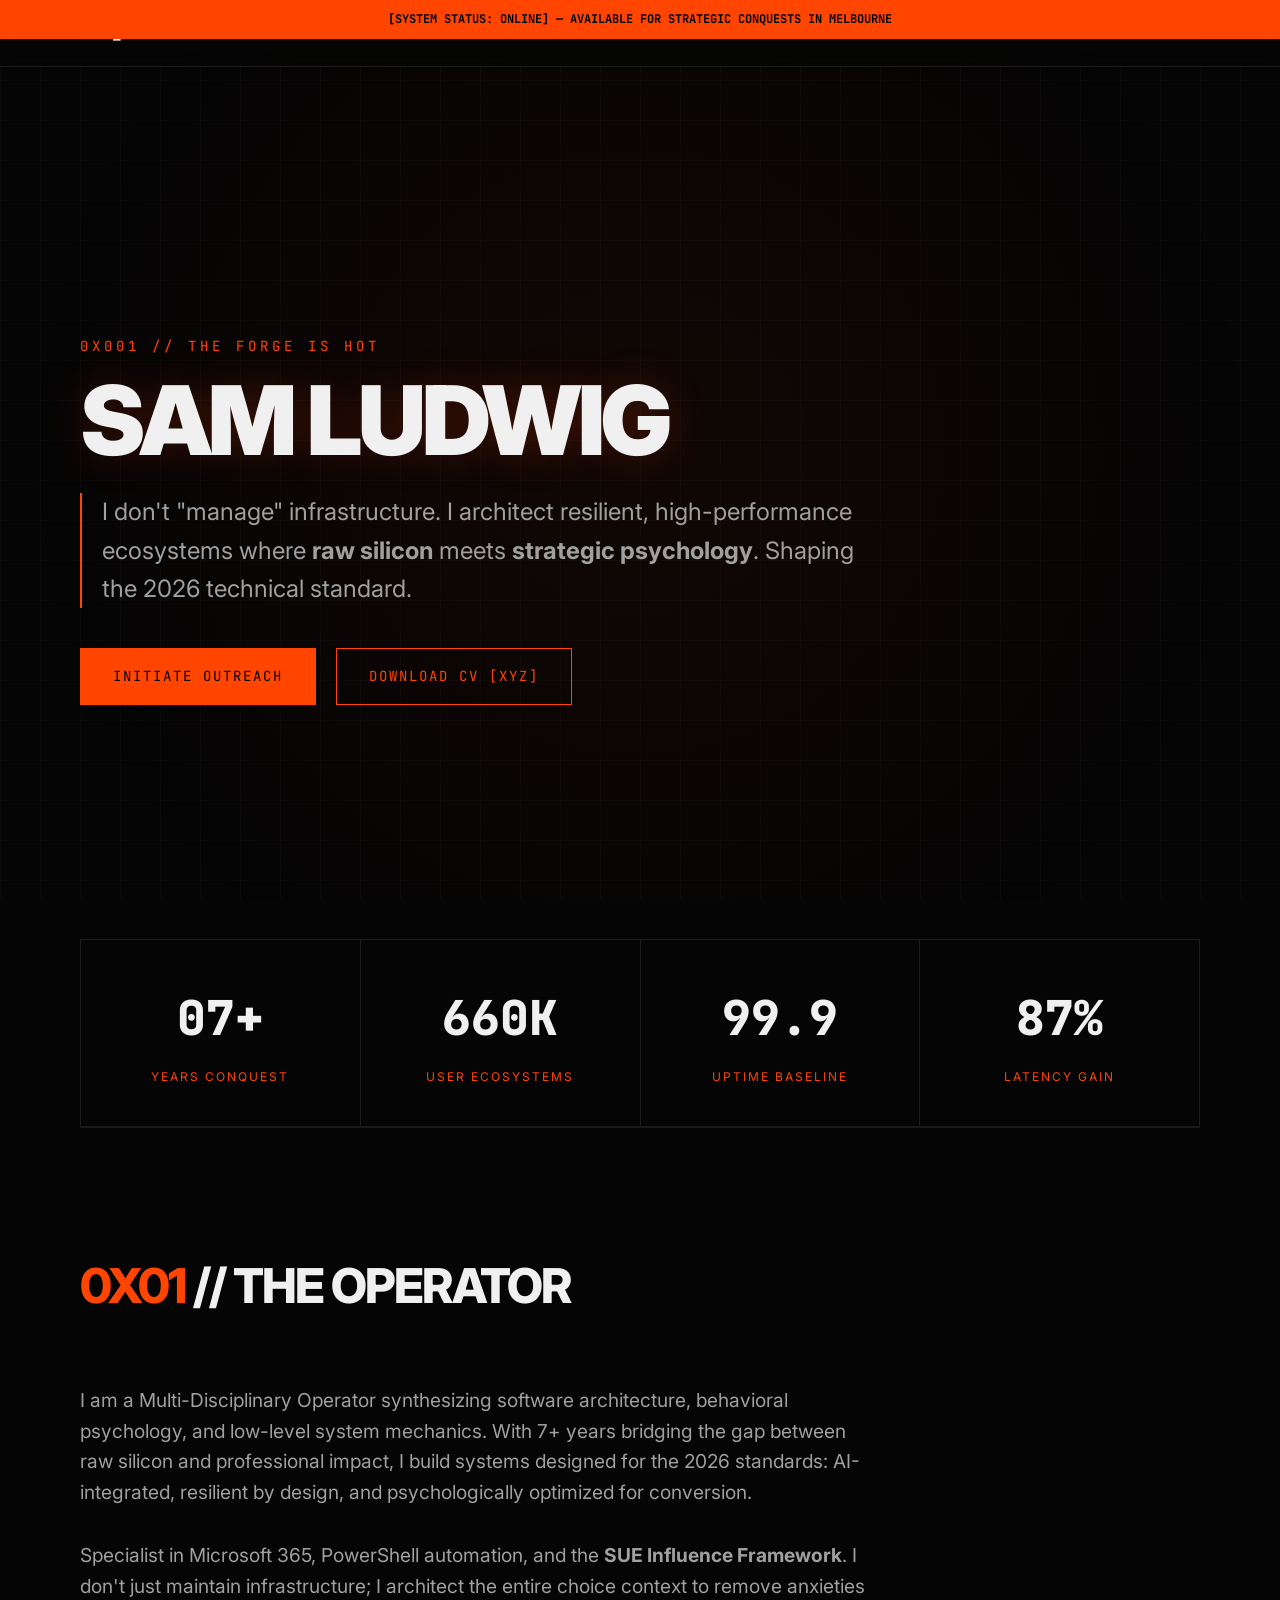
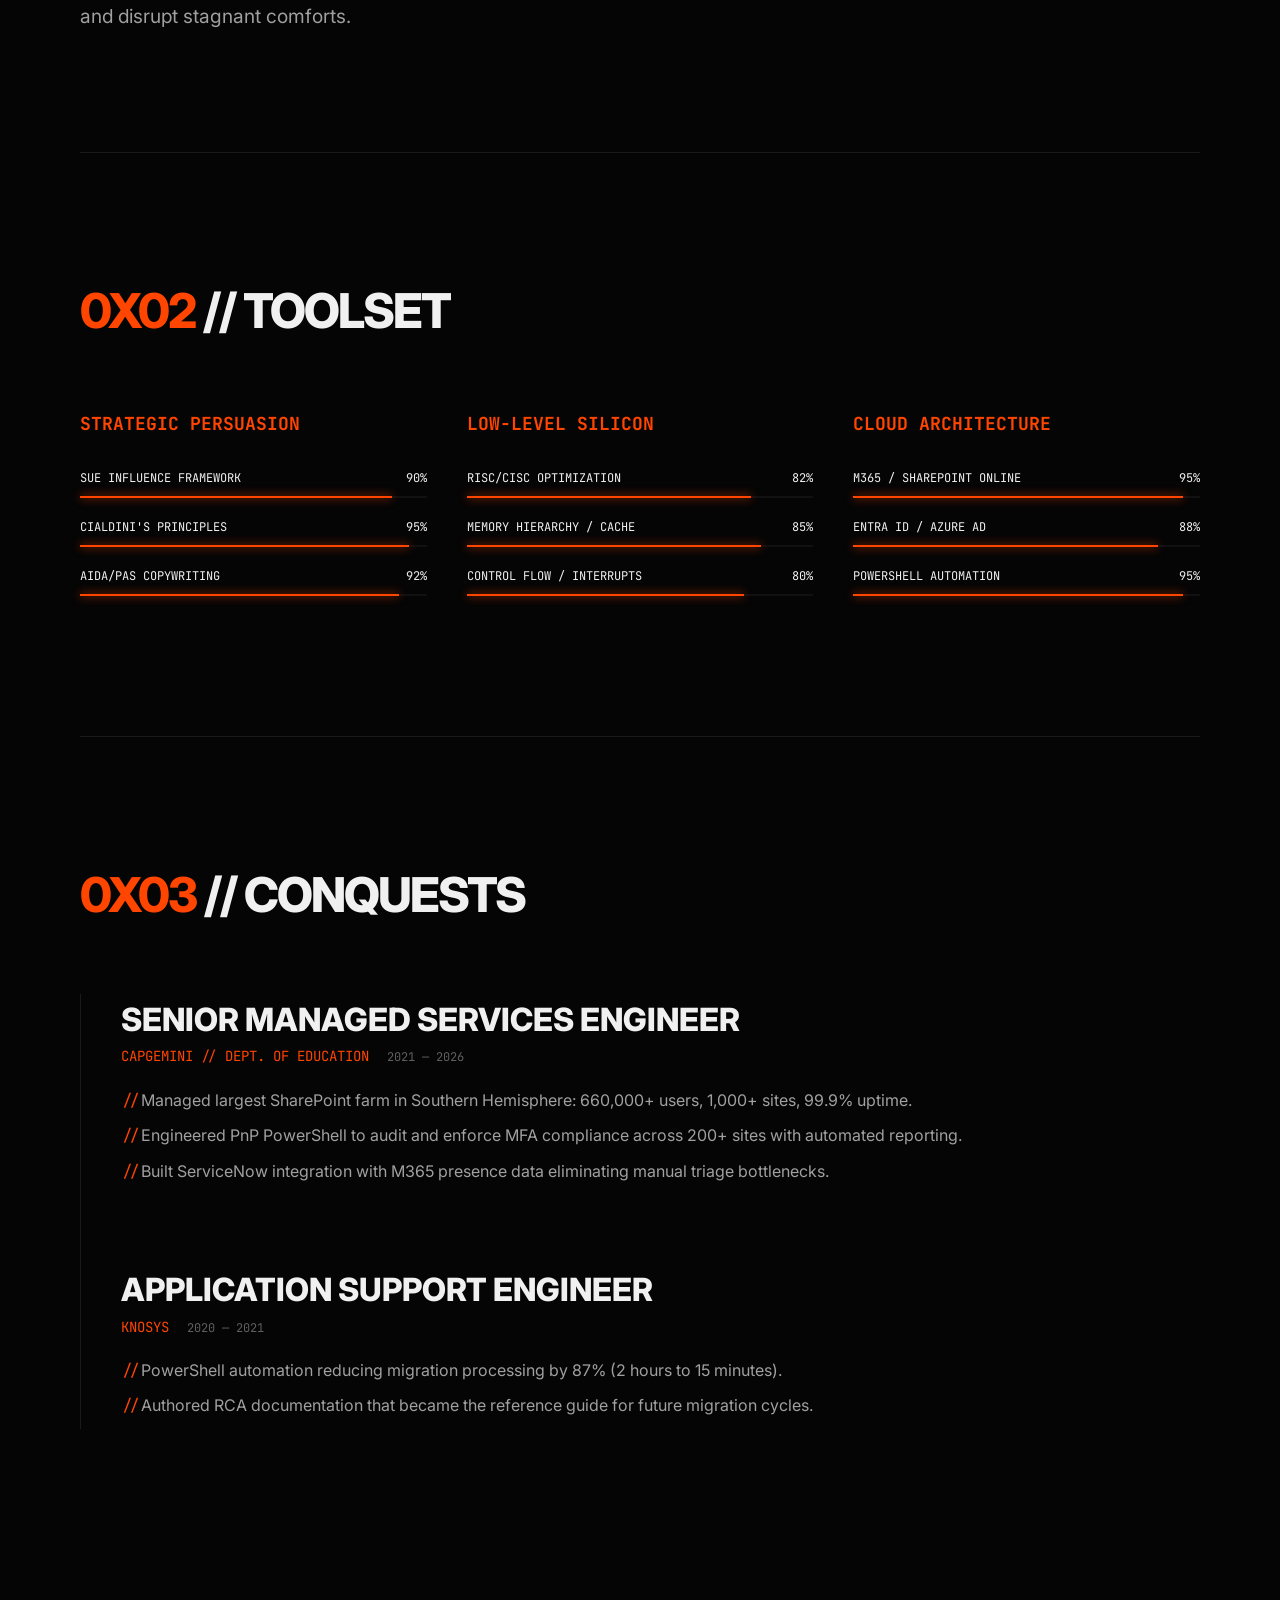
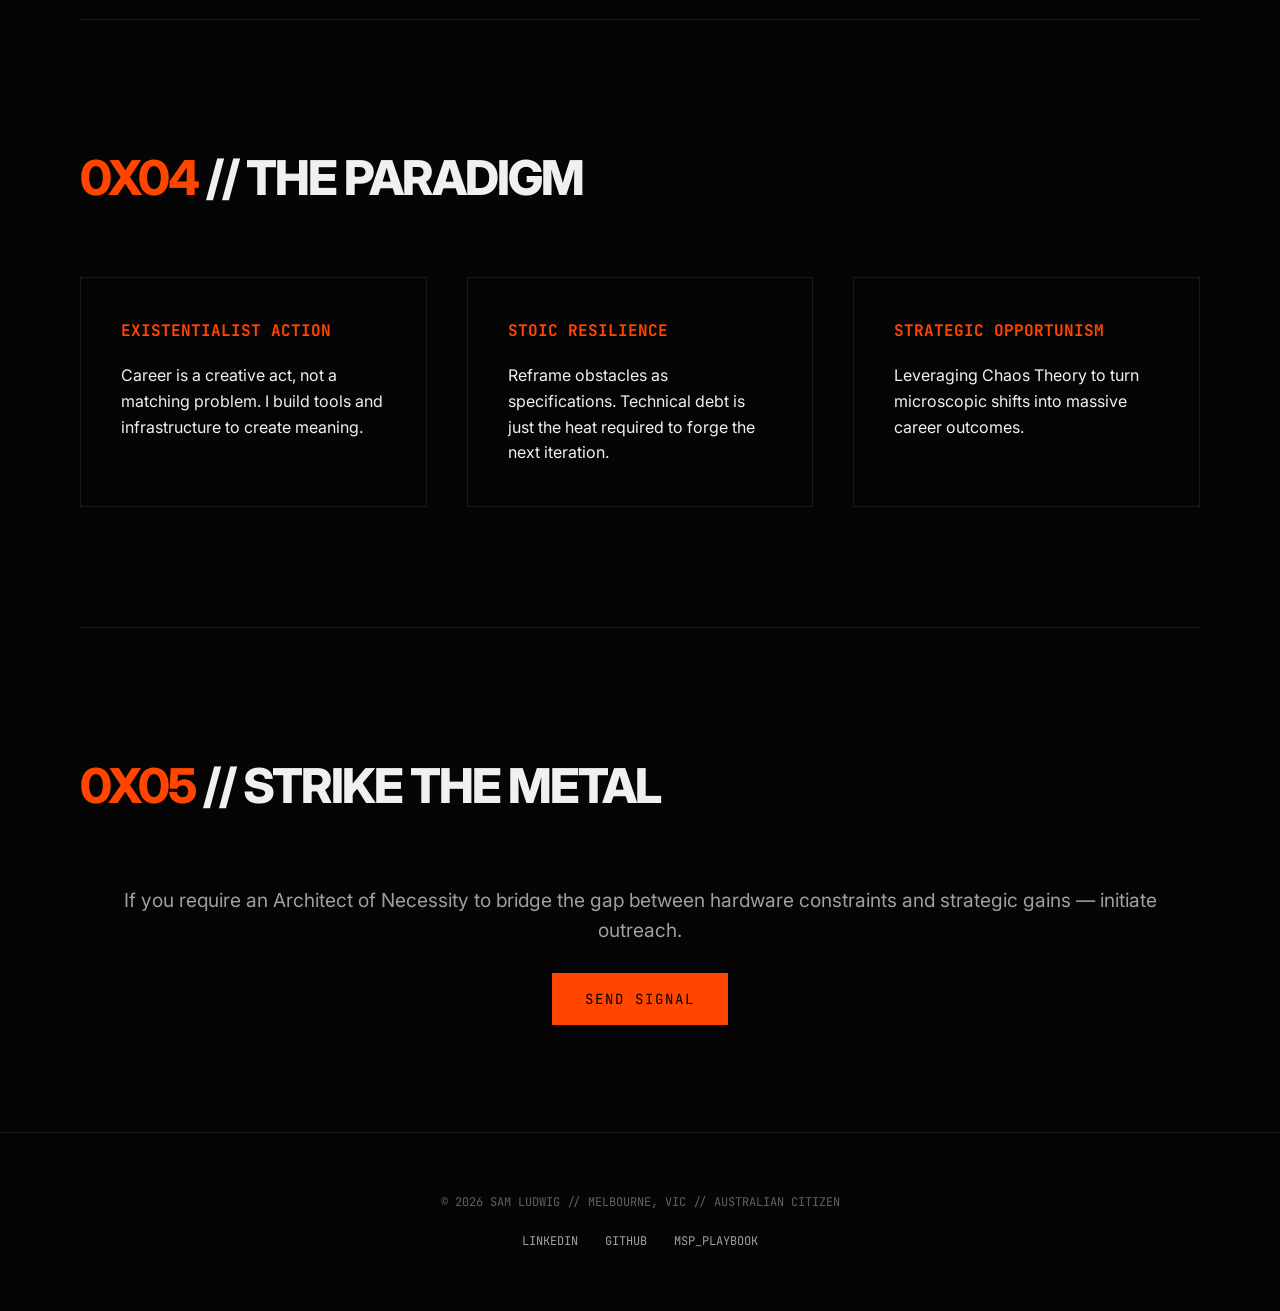
==== index.html @ 3895548f "style: full high-impact Vulcan forge redesign" ====
<!DOCTYPE html>
<html lang="en">
<head>
    <meta charset="UTF-8">
    <meta name="viewport" content="width=device-width, initial-scale=1.0">
    <title>SAM LUDWIG | THE FORGE</title>
    <meta name="description" content="Sam Ludwig — Multi-disciplinary engineer synthesizing software architecture, behavioral psychology, and low-level hardware. Shaping the 2026 technical standard.">
    <link rel="icon" type="image/svg+xml" href="favicon.svg">
    <link rel="preconnect" href="https://fonts.googleapis.com">
    <link rel="preconnect" href="https://fonts.gstatic.com" crossorigin>
    <link href="https://fonts.googleapis.com/css2?family=Inter:wght@400;700;900&family=JetBrains+Mono:wght@400;700&display=swap" rel="stylesheet">
    <link rel="stylesheet" href="styles.css">
</head>
<body>
    <div class="open-banner">
        [SYSTEM STATUS: ONLINE] — AVAILABLE FOR STRATEGIC CONQUESTS IN MELBOURNE
    </div>

    <nav>
        <div class="logo" style="font-family: var(--font-mono); font-weight: 900; letter-spacing: 2px;">VULCAN_OS</div>
        <div class="nav-links">
            <a href="#about">About</a>
            <a href="#skills">Skills</a>
            <a href="#experience">Experience</a>
            <a href="#philosophy">Philosophy</a>
            <a href="#contact">Contact</a>
        </div>
    </nav>

    <main class="container">
        <!-- Hero Section -->
        <section class="hero">
            <p class="hero-greeting">0x001 // THE FORGE IS HOT</p>
            <h1><span class="gradient">SAM LUDWIG</span></h1>
            <p class="hero-tagline">
                I don't "manage" infrastructure. I architect resilient, high-performance ecosystems where <strong>raw silicon</strong> meets <strong>strategic psychology</strong>. 
                Shaping the 2026 technical standard.
            </p>
            <div class="hero-cta">
                <a href="#contact" class="btn btn-primary">Initiate Outreach</a>
                <a href="SamLudwigResume.pdf" class="btn" download>Download CV [XYZ]</a>
            </div>
        </section>

        <!-- Quick Facts -->
        <div class="quick-facts reveal">
            <div class="fact-card">
                <div class="fact-number">07+</div>
                <div class="fact-label">Years Conquest</div>
            </div>
            <div class="fact-card">
                <div class="fact-number">660K</div>
                <div class="fact-label">User Ecosystems</div>
            </div>
            <div class="fact-card">
                <div class="fact-number">99.9</div>
                <div class="fact-label">Uptime Baseline</div>
            </div>
            <div class="fact-card">
                <div class="fact-number">87%</div>
                <div class="fact-label">Latency Gain</div>
            </div>
        </div>

        <!-- About Section -->
        <section id="about">
            <div class="section-header reveal">
                <h2><span>0x01</span> // THE OPERATOR</h2>
            </div>
            <div style="max-width: 800px; color: var(--text-muted); font-size: 1.2rem;" class="reveal">
                <p style="margin-bottom: 2rem;">
                    I am a Multi-Disciplinary Operator synthesizing software architecture, behavioral psychology, and low-level system mechanics. With 7+ years bridging the gap between raw silicon and professional impact, I build systems designed for the 2026 standards: AI-integrated, resilient by design, and psychologically optimized for conversion.
                </p>
                <p>
                    Specialist in Microsoft 365, PowerShell automation, and the <strong>SUE Influence Framework</strong>. I don't just maintain infrastructure; I architect the entire choice context to remove anxieties and disrupt stagnant comforts.
                </p>
            </div>
        </section>

        <!-- Skills Section -->
        <section id="skills">
            <div class="section-header reveal">
                <h2><span>0x02</span> // TOOLSET</h2>
            </div>
            <div class="skills-grid reveal">
                <div class="skill-category">
                    <h3>Strategic Persuasion</h3>
                    <div class="skill-item">
                        <div class="skill-label"><span>SUE Influence Framework</span><span>90%</span></div>
                        <div class="skill-bar"><div class="skill-fill" style="width: 90%;"></div></div>
                    </div>
                    <div class="skill-item">
                        <div class="skill-label"><span>Cialdini's Principles</span><span>95%</span></div>
                        <div class="skill-bar"><div class="skill-fill" style="width: 95%;"></div></div>
                    </div>
                    <div class="skill-item">
                        <div class="skill-label"><span>AIDA/PAS Copywriting</span><span>92%</span></div>
                        <div class="skill-bar"><div class="skill-fill" style="width: 92%;"></div></div>
                    </div>
                </div>

                <div class="skill-category">
                    <h3>Low-Level Silicon</h3>
                    <div class="skill-item">
                        <div class="skill-label"><span>RISC/CISC Optimization</span><span>82%</span></div>
                        <div class="skill-bar"><div class="skill-fill" style="width: 82%;"></div></div>
                    </div>
                    <div class="skill-item">
                        <div class="skill-label"><span>Memory Hierarchy / Cache</span><span>85%</span></div>
                        <div class="skill-bar"><div class="skill-fill" style="width: 85%;"></div></div>
                    </div>
                    <div class="skill-item">
                        <div class="skill-label"><span>Control Flow / Interrupts</span><span>80%</span></div>
                        <div class="skill-bar"><div class="skill-fill" style="width: 80%;"></div></div>
                    </div>
                </div>

                <div class="skill-category">
                    <h3>Cloud Architecture</h3>
                    <div class="skill-item">
                        <div class="skill-label"><span>M365 / SharePoint Online</span><span>95%</span></div>
                        <div class="skill-bar"><div class="skill-fill" style="width: 95%;"></div></div>
                    </div>
                    <div class="skill-item">
                        <div class="skill-label"><span>Entra ID / Azure AD</span><span>88%</span></div>
                        <div class="skill-bar"><div class="skill-fill" style="width: 88%;"></div></div>
                    </div>
                    <div class="skill-item">
                        <div class="skill-label"><span>PowerShell Automation</span><span>95%</span></div>
                        <div class="skill-bar"><div class="skill-fill" style="width: 95%;"></div></div>
                    </div>
                </div>
            </div>
        </section>

        <!-- Experience Section -->
        <section id="experience">
            <div class="section-header reveal">
                <h2><span>0x03</span> // CONQUESTS</h2>
            </div>
            <div class="timeline reveal">
                <div class="exp-item">
                    <div class="exp-header">
                        <span class="exp-title">SENIOR MANAGED SERVICES ENGINEER</span>
                        <div class="exp-company">CAPGEMINI // DEPT. OF EDUCATION <span class="exp-date">2021 — 2026</span></div>
                    </div>
                    <ul class="exp-details">
                        <li>Managed largest SharePoint farm in Southern Hemisphere: 660,000+ users, 1,000+ sites, 99.9% uptime.</li>
                        <li>Engineered PnP PowerShell to audit and enforce MFA compliance across 200+ sites with automated reporting.</li>
                        <li>Built ServiceNow integration with M365 presence data eliminating manual triage bottlenecks.</li>
                    </ul>
                </div>

                <div class="exp-item">
                    <div class="exp-header">
                        <span class="exp-title">APPLICATION SUPPORT ENGINEER</span>
                        <div class="exp-company">KNOSYS <span class="exp-date">2020 — 2021</span></div>
                    </div>
                    <ul class="exp-details">
                        <li>PowerShell automation reducing migration processing by 87% (2 hours to 15 minutes).</li>
                        <li>Authored RCA documentation that became the reference guide for future migration cycles.</li>
                    </ul>
                </div>
            </div>
        </section>

        <!-- Philosophy Section -->
        <section id="philosophy">
            <div class="section-header reveal">
                <h2><span>0x04</span> // THE PARADIGM</h2>
            </div>
            <div class="philosophy-grid reveal">
                <div class="philosophy-card">
                    <h4>Existentialist Action</h4>
                    <p>Career is a creative act, not a matching problem. I build tools and infrastructure to create meaning.</p>
                </div>
                <div class="philosophy-card">
                    <h4>Stoic Resilience</h4>
                    <p>Reframe obstacles as specifications. Technical debt is just the heat required to forge the next iteration.</p>
                </div>
                <div class="philosophy-card">
                    <h4>Strategic Opportunism</h4>
                    <p>Leveraging Chaos Theory to turn microscopic shifts into massive career outcomes.</p>
                </div>
            </div>
        </section>

        <!-- Contact Section -->
        <section id="contact">
            <div class="section-header reveal">
                <h2><span>0x05</span> // STRIKE THE METAL</h2>
            </div>
            <div style="text-align: center;" class="reveal">
                <p style="color: var(--text-muted); margin-bottom: 40px; font-size: 1.2rem;">
                    If you require an Architect of Necessity to bridge the gap between hardware constraints and strategic gains — initiate outreach.
                </p>
                <a href="mailto:sam.ludwig@gmail.com" class="btn btn-primary">SEND SIGNAL</a>
            </div>
        </section>
    </main>

    <footer class="footer">
        <p>© 2026 SAM LUDWIG // MELBOURNE, VIC // AUSTRALIAN CITIZEN</p>
        <div style="margin-top: 20px;">
            <a href="https://linkedin.com/in/sam-ludwig">LINKEDIN</a>
            <a href="https://github.com/Ludwixix">GITHUB</a>
            <a href="https://mspplaybook.com.au">MSP_PLAYBOOK</a>
        </div>
    </footer>

    <script>
        // Reveal animation
        const observer = new IntersectionObserver((entries) => {
            entries.forEach(entry => {
                if (entry.isIntersecting) {
                    entry.target.classList.add('visible');
                }
            });
        }, { threshold: 0.1 });

        document.querySelectorAll('.reveal').forEach(el => observer.observe(el));
    </script>
</body>
</html>
---- styles.css ----
*,*::before,*::after{box-sizing:border-box;margin:0;padding:0}

:root {
    /* The Forge Palette */
    --bg: #050505;
    --bg-card: #0d0d0d;
    --bg-card-hover: #151515;
    --border: #1a1a1a;
    --border-accent: rgba(255, 69, 0, 0.3); /* Forge Orange */
    --text: #f0f0f0;
    --text-muted: #a0a0a0;
    --text-dim: #606060;
    
    --accent: #ff4500;       /* Orange-Red Forge */
    --accent-glow: rgba(255, 69, 0, 0.2);
    --accent-bright: #ff6a00;
    
    --terminal-green: #33ff88;
    --terminal-bg: #0a0a0a;
    
    --font-mono: 'JetBrains Mono', 'Fira Code', 'SF Mono', monospace;
    --font-sans: 'Inter', system-ui, -apple-system, sans-serif;
    
    --max-w: 1200px;
    --radius: 4px; /* Brutalist sharp corners */
}

html { scroll-behavior: smooth; }

body {
    font-family: var(--font-sans);
    background: var(--bg);
    color: var(--text);
    line-height: 1.6;
    overflow-x: hidden;
    -webkit-font-smoothing: antialiased;
}

/* Background Texture */
body::before {
    content: '';
    position: fixed;
    top: 0; left: 0; width: 100%; height: 100%;
    background-image: 
        radial-gradient(circle at 50% 50%, rgba(255, 69, 0, 0.05) 0%, transparent 80%),
        linear-gradient(rgba(255, 255, 255, 0.02) 1px, transparent 1px),
        linear-gradient(90deg, rgba(255, 255, 255, 0.02) 1px, transparent 1px);
    background-size: 100% 100%, 40px 40px, 40px 40px;
    z-index: -1;
    pointer-events: none;
}

.container { max-width: var(--max-w); margin: 0 auto; padding: 0 40px; }

/* Navigation */
nav {
    position: fixed;
    top: 0; left: 0; right: 0;
    z-index: 1000;
    padding: 20px 40px;
    background: rgba(5, 5, 5, 0.8);
    backdrop-filter: blur(10px);
    border-bottom: 1px solid var(--border);
    display: flex;
    justify-content: space-between;
    align-items: center;
}

.nav-links { display: flex; gap: 30px; }
nav a {
    color: var(--text-muted);
    text-decoration: none;
    font-size: 13px;
    font-family: var(--font-mono);
    text-transform: uppercase;
    letter-spacing: 1px;
    transition: color 0.2s;
}
nav a:hover { color: var(--accent); }

/* Hero Section */
.hero {
    min-height: 100vh;
    display: flex;
    flex-direction: column;
    justify-content: center;
    padding: 120px 0 60px;
    position: relative;
}

.hero-greeting {
    font-family: var(--font-mono);
    color: var(--accent);
    font-size: 14px;
    margin-bottom: 20px;
    text-transform: uppercase;
    letter-spacing: 4px;
}

.hero h1 {
    font-size: clamp(3rem, 8vw, 6rem);
    font-weight: 900;
    line-height: 0.9;
    letter-spacing: -4px;
    margin-bottom: 30px;
    text-transform: uppercase;
}

.hero h1 .gradient {
    color: var(--text);
    text-shadow: 0 0 40px var(--accent-glow);
}

.hero-tagline {
    font-size: 1.5rem;
    max-width: 800px;
    color: var(--text-muted);
    margin-bottom: 40px;
    border-left: 2px solid var(--accent);
    padding-left: 20px;
}

.hero-cta { display: flex; gap: 20px; }

.btn {
    font-family: var(--font-mono);
    font-size: 14px;
    padding: 16px 32px;
    border: 1px solid var(--accent);
    background: transparent;
    color: var(--accent);
    text-transform: uppercase;
    letter-spacing: 2px;
    cursor: pointer;
    transition: all 0.3s;
    text-decoration: none;
}

.btn-primary {
    background: var(--accent);
    color: #000;
}

.btn-primary:hover {
    background: transparent;
    color: var(--accent);
    box-shadow: 0 0 20px var(--accent-glow);
}

/* Sections */
section { padding: 120px 0; border-top: 1px solid var(--border); }

.section-header { margin-bottom: 60px; }
.section-header h2 {
    font-size: 3rem;
    font-weight: 800;
    text-transform: uppercase;
    letter-spacing: -2px;
    margin-bottom: 20px;
}
.section-header h2 span { color: var(--accent); }

/* Quick Facts / Metrics */
.quick-facts {
    display: grid;
    grid-template-columns: repeat(4, 1fr);
    gap: 1px;
    background: var(--border);
    border: 1px solid var(--border);
}

.fact-card {
    background: var(--bg);
    padding: 40px;
    text-align: center;
}

.fact-number {
    font-size: 3rem;
    font-weight: 900;
    color: var(--text);
    font-family: var(--font-mono);
}

.fact-label {
    font-size: 12px;
    text-transform: uppercase;
    letter-spacing: 2px;
    color: var(--accent);
    margin-top: 10px;
}

/* Skills */
.skills-grid {
    display: grid;
    grid-template-columns: repeat(auto-fit, minmax(300px, 1fr));
    gap: 40px;
}

.skill-category h3 {
    font-family: var(--font-mono);
    font-size: 18px;
    color: var(--accent);
    margin-bottom: 30px;
    text-transform: uppercase;
}

.skill-item { margin-bottom: 20px; }
.skill-label {
    display: flex;
    justify-content: space-between;
    font-size: 12px;
    font-family: var(--font-mono);
    text-transform: uppercase;
    margin-bottom: 8px;
}

.skill-bar {
    height: 2px;
    background: #111;
    position: relative;
}

.skill-fill {
    height: 100%;
    background: var(--accent);
    box-shadow: 0 0 10px var(--accent);
    width: 0;
    transition: width 1s ease-out;
}

/* Timeline */
.timeline { border-left: 1px solid var(--border); padding-left: 40px; }
.exp-item { margin-bottom: 80px; position: relative; }
.exp-item::before {
    content: '';
    position: absolute;
    left: -41px; top: 10px;
    width: 1px; height: 100%;
    background: var(--border);
}

.exp-header { margin-bottom: 20px; }
.exp-title { font-size: 2rem; font-weight: 800; text-transform: uppercase; }
.exp-company { color: var(--accent); font-family: var(--font-mono); font-size: 14px; }
.exp-date { color: var(--text-dim); font-size: 12px; margin-left: 10px; }

.exp-details { list-style: none; color: var(--text-muted); }
.exp-details li { margin-bottom: 10px; position: relative; padding-left: 20px; }
.exp-details li::before {
    content: '//';
    position: absolute;
    left: 0; color: var(--accent);
    font-family: var(--font-mono);
}

/* Philosophy */
.philosophy-grid {
    display: grid;
    grid-template-columns: repeat(3, 1fr);
    gap: 40px;
}

.philosophy-card {
    border: 1px solid var(--border);
    padding: 40px;
    transition: border-color 0.3s;
}

.philosophy-card:hover { border-color: var(--accent); }
.philosophy-card h4 {
    font-family: var(--font-mono);
    color: var(--accent);
    margin-bottom: 20px;
    text-transform: uppercase;
}

/* Custom Cursor / Selection */
::selection { background: var(--accent); color: #000; }

/* Responsive */
@media (max-width: 1024px) {
    .philosophy-grid { grid-template-columns: 1fr; }
    .hero h1 { font-size: 4rem; }
}

@media (max-width: 768px) {
    .container { padding: 0 20px; }
    .quick-facts { grid-template-columns: 1fr 1fr; }
    .hero h1 { font-size: 3rem; }
    .nav-links { display: none; }
}

/* Utilities */
.accent { color: var(--accent); }
.reveal { opacity: 0; transform: translateY(20px); transition: all 0.6s ease-out; }
.reveal.visible { opacity: 1; transform: translateY(0); }

/* Additional Styles for specific elements */
.open-banner {
    background: var(--accent);
    color: #000;
    font-family: var(--font-mono);
    text-align: center;
    padding: 10px;
    font-size: 12px;
    font-weight: bold;
    text-transform: uppercase;
    position: sticky;
    top: 0;
    z-index: 1001;
}

.footer {
    padding: 60px 0;
    border-top: 1px solid var(--border);
    text-align: center;
    font-family: var(--font-mono);
    font-size: 12px;
    color: var(--text-dim);
}

.footer a { color: var(--text-muted); text-decoration: none; margin: 0 10px; }
.footer a:hover { color: var(--accent); }
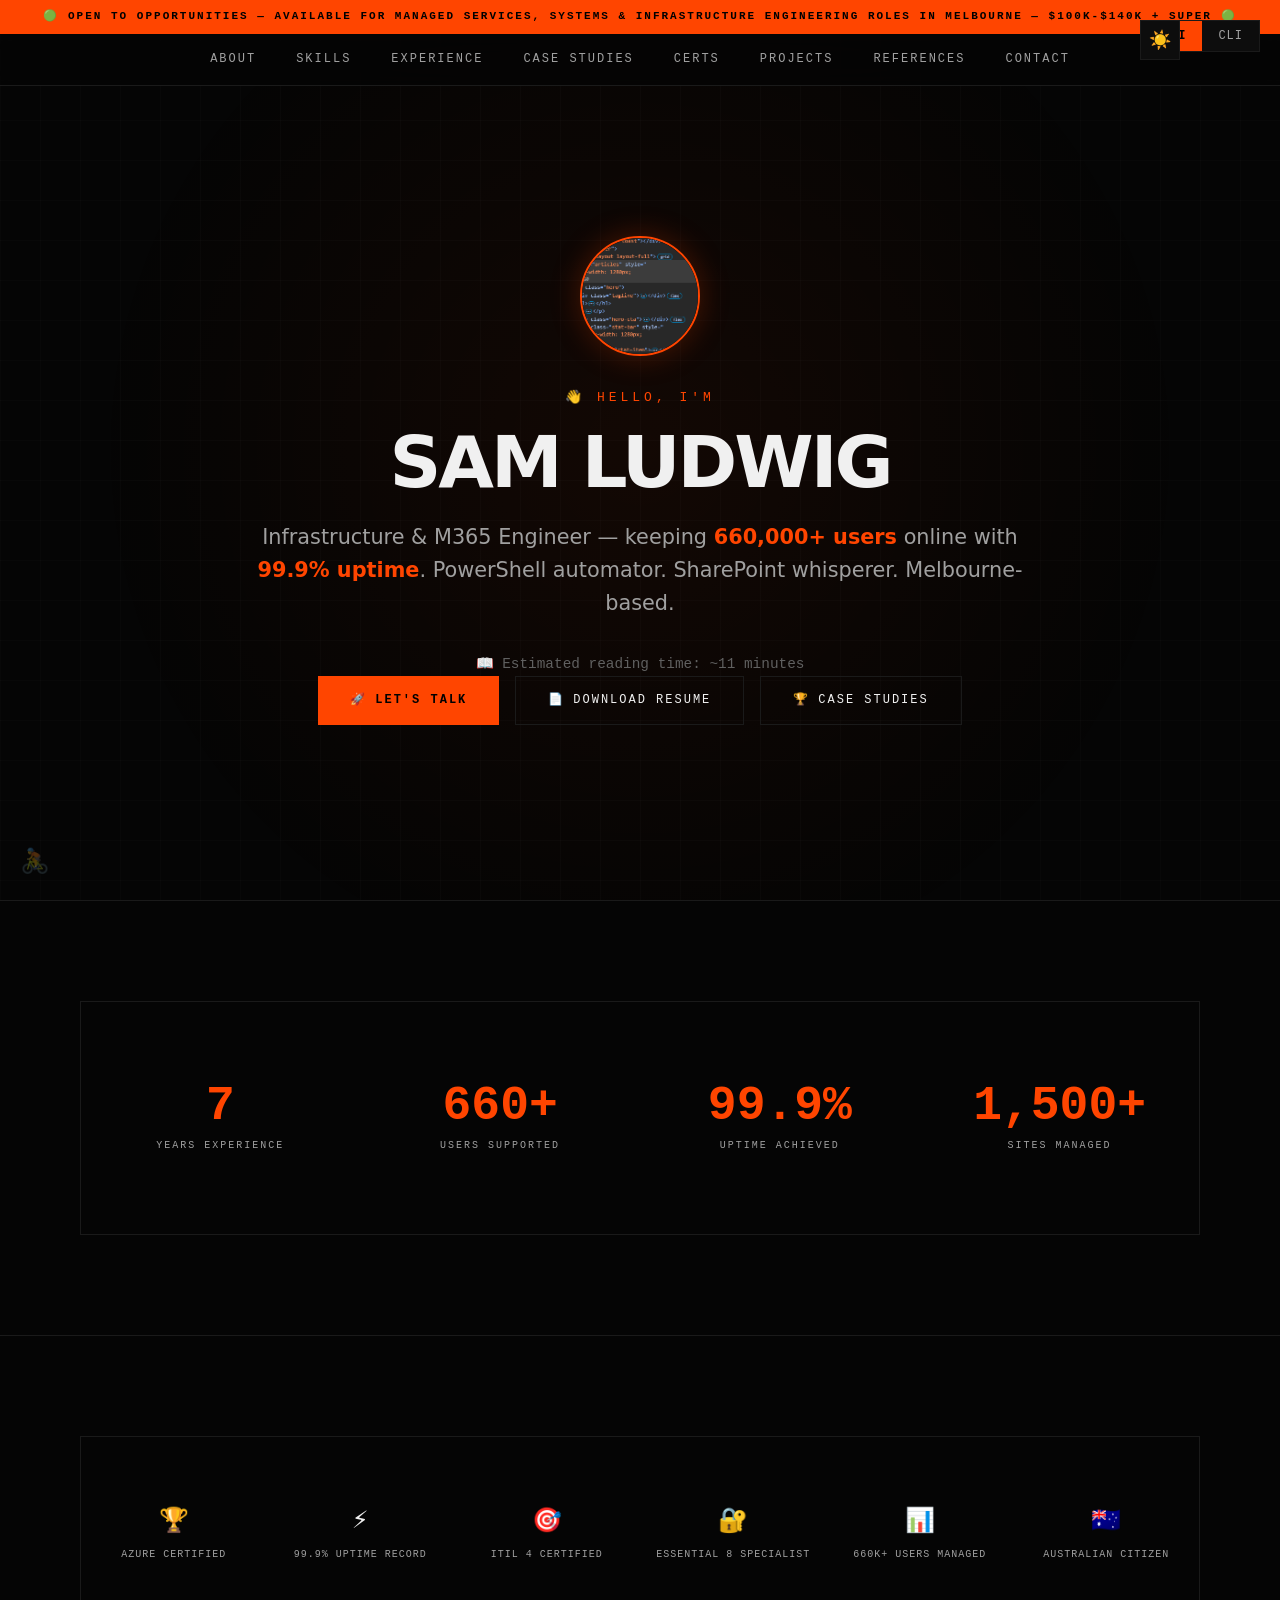
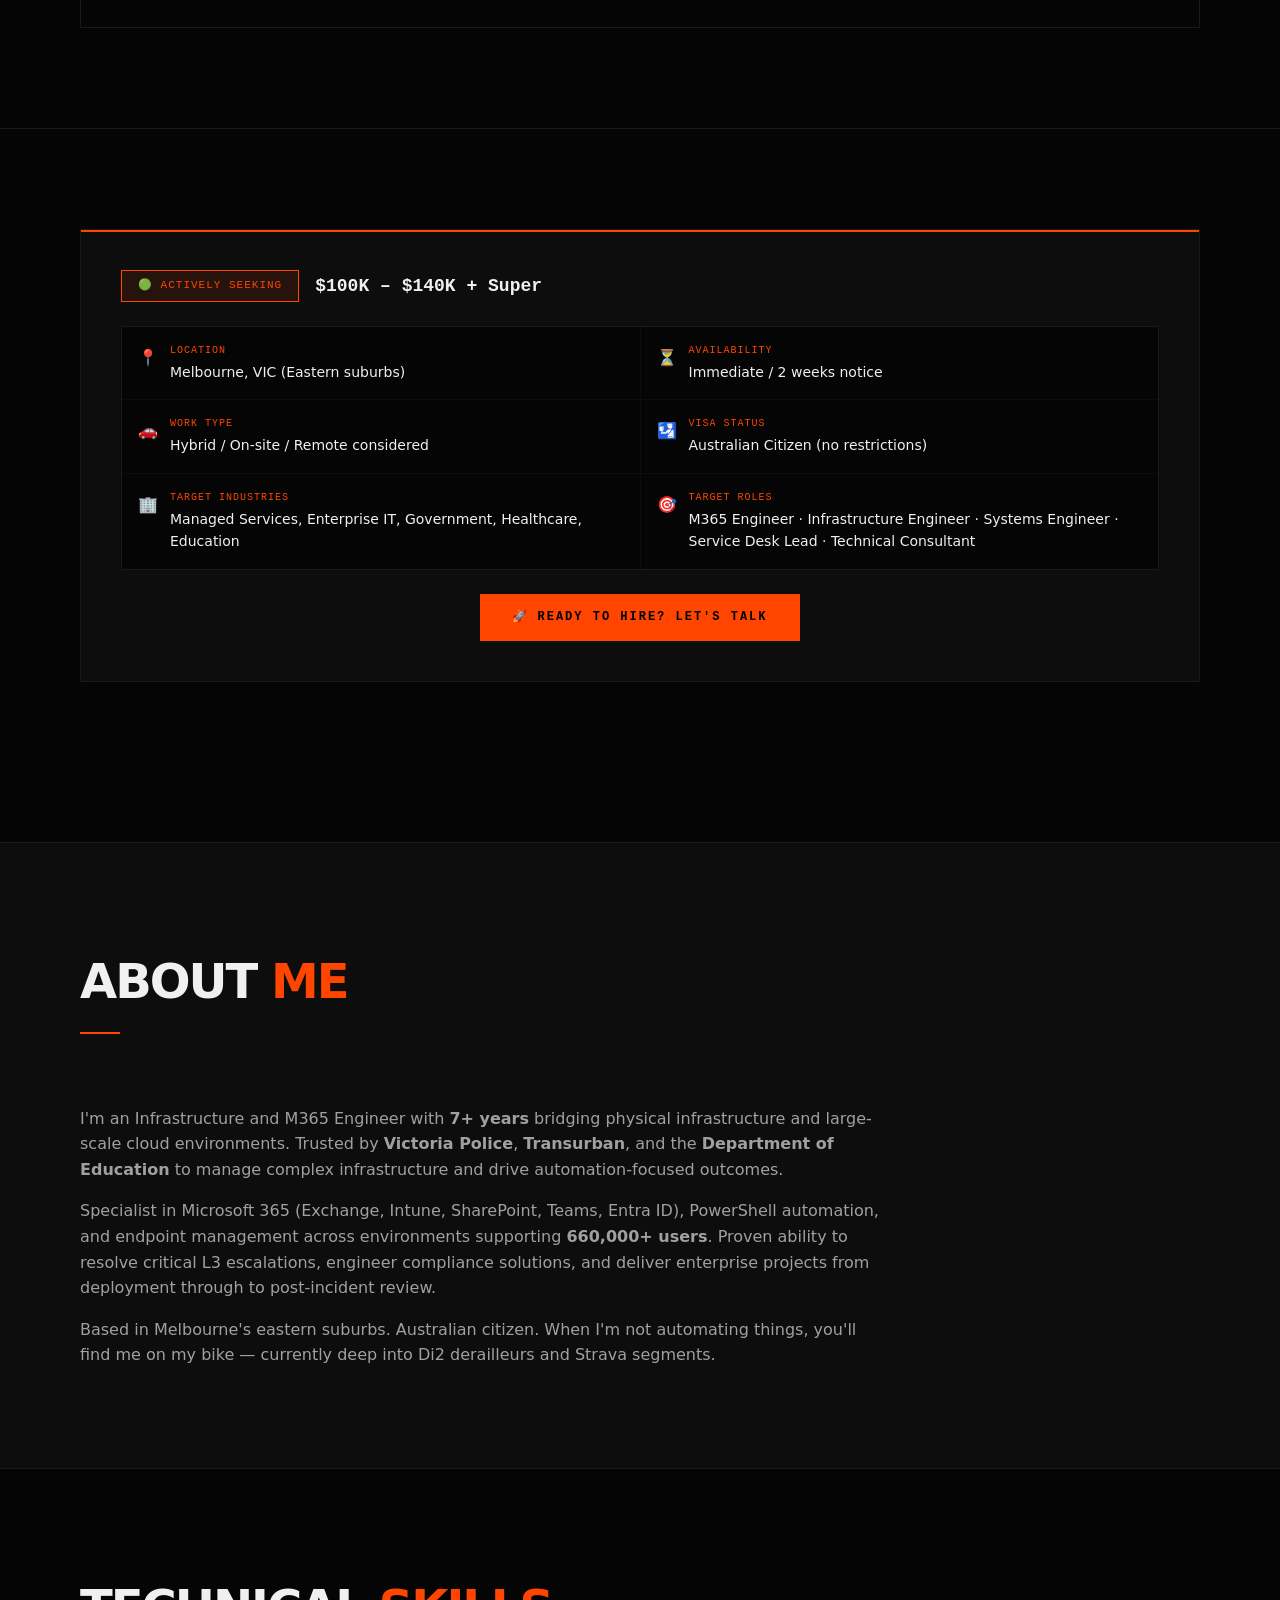
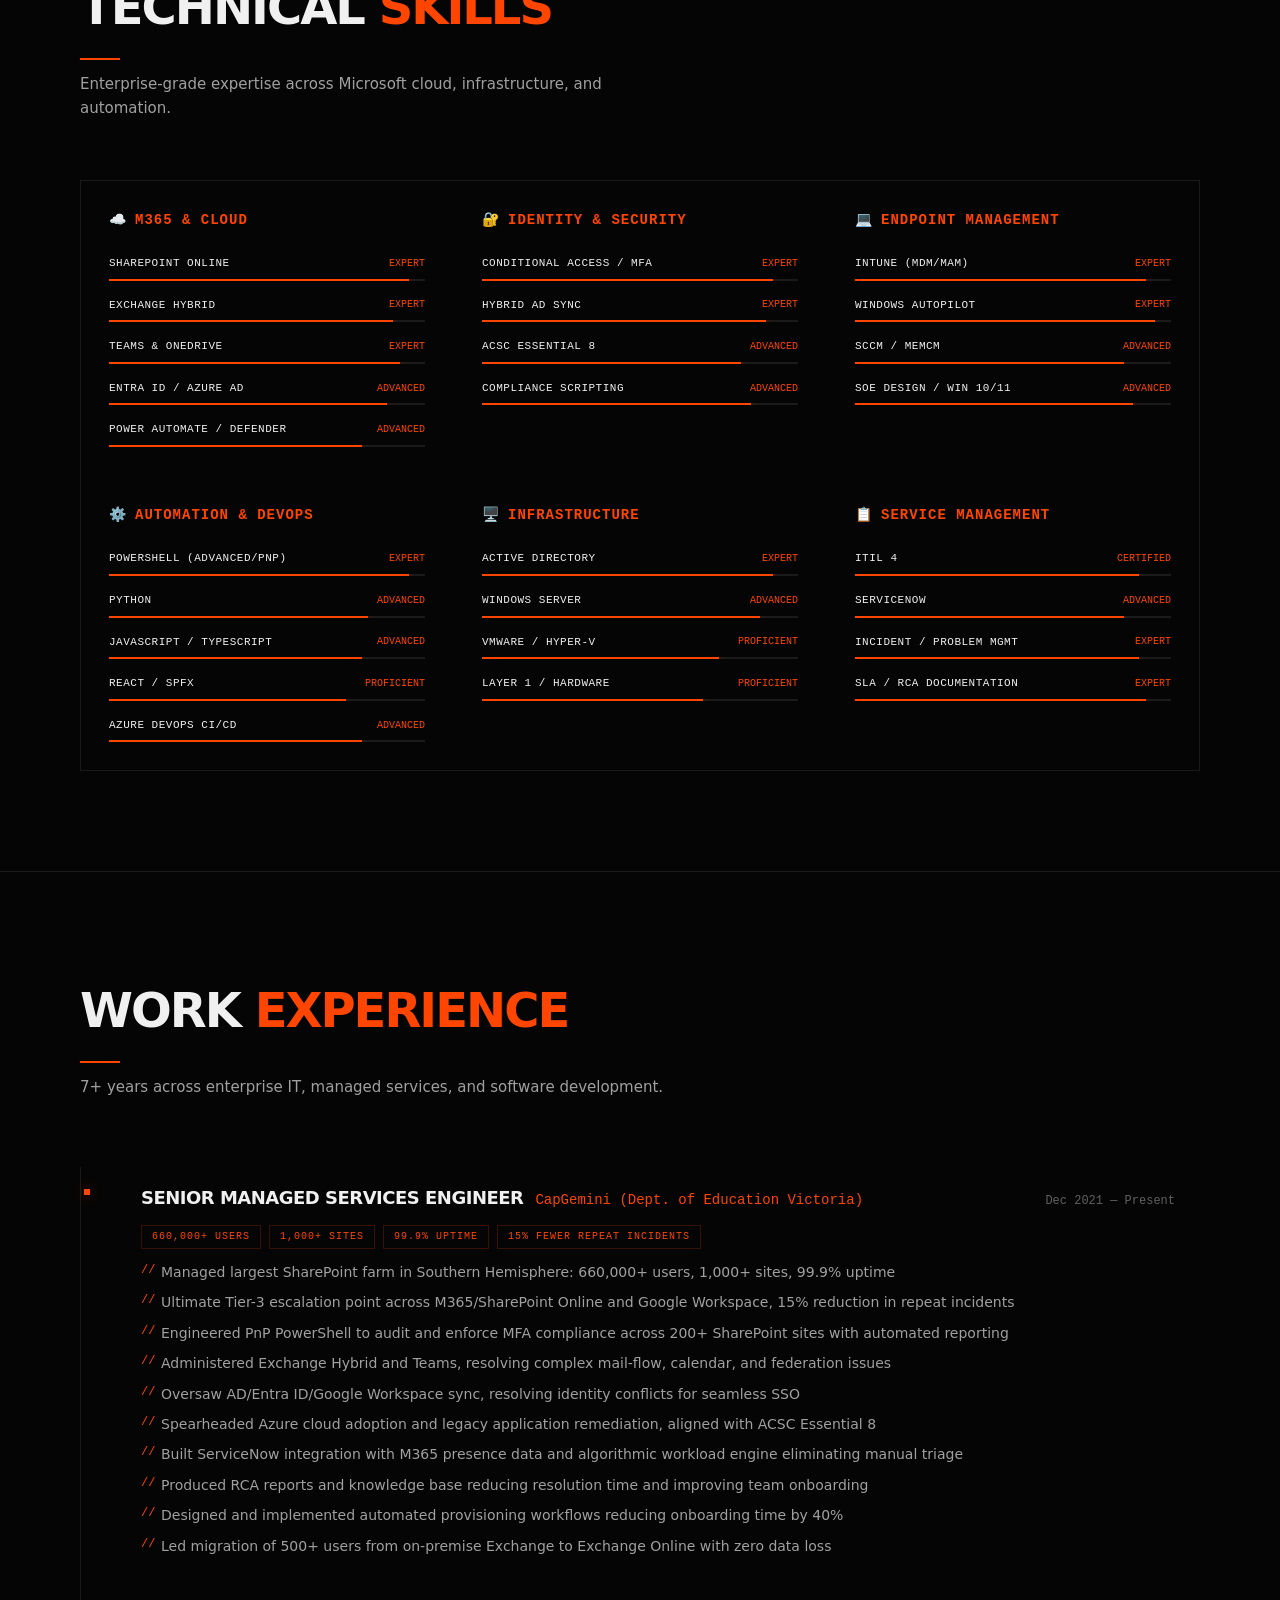
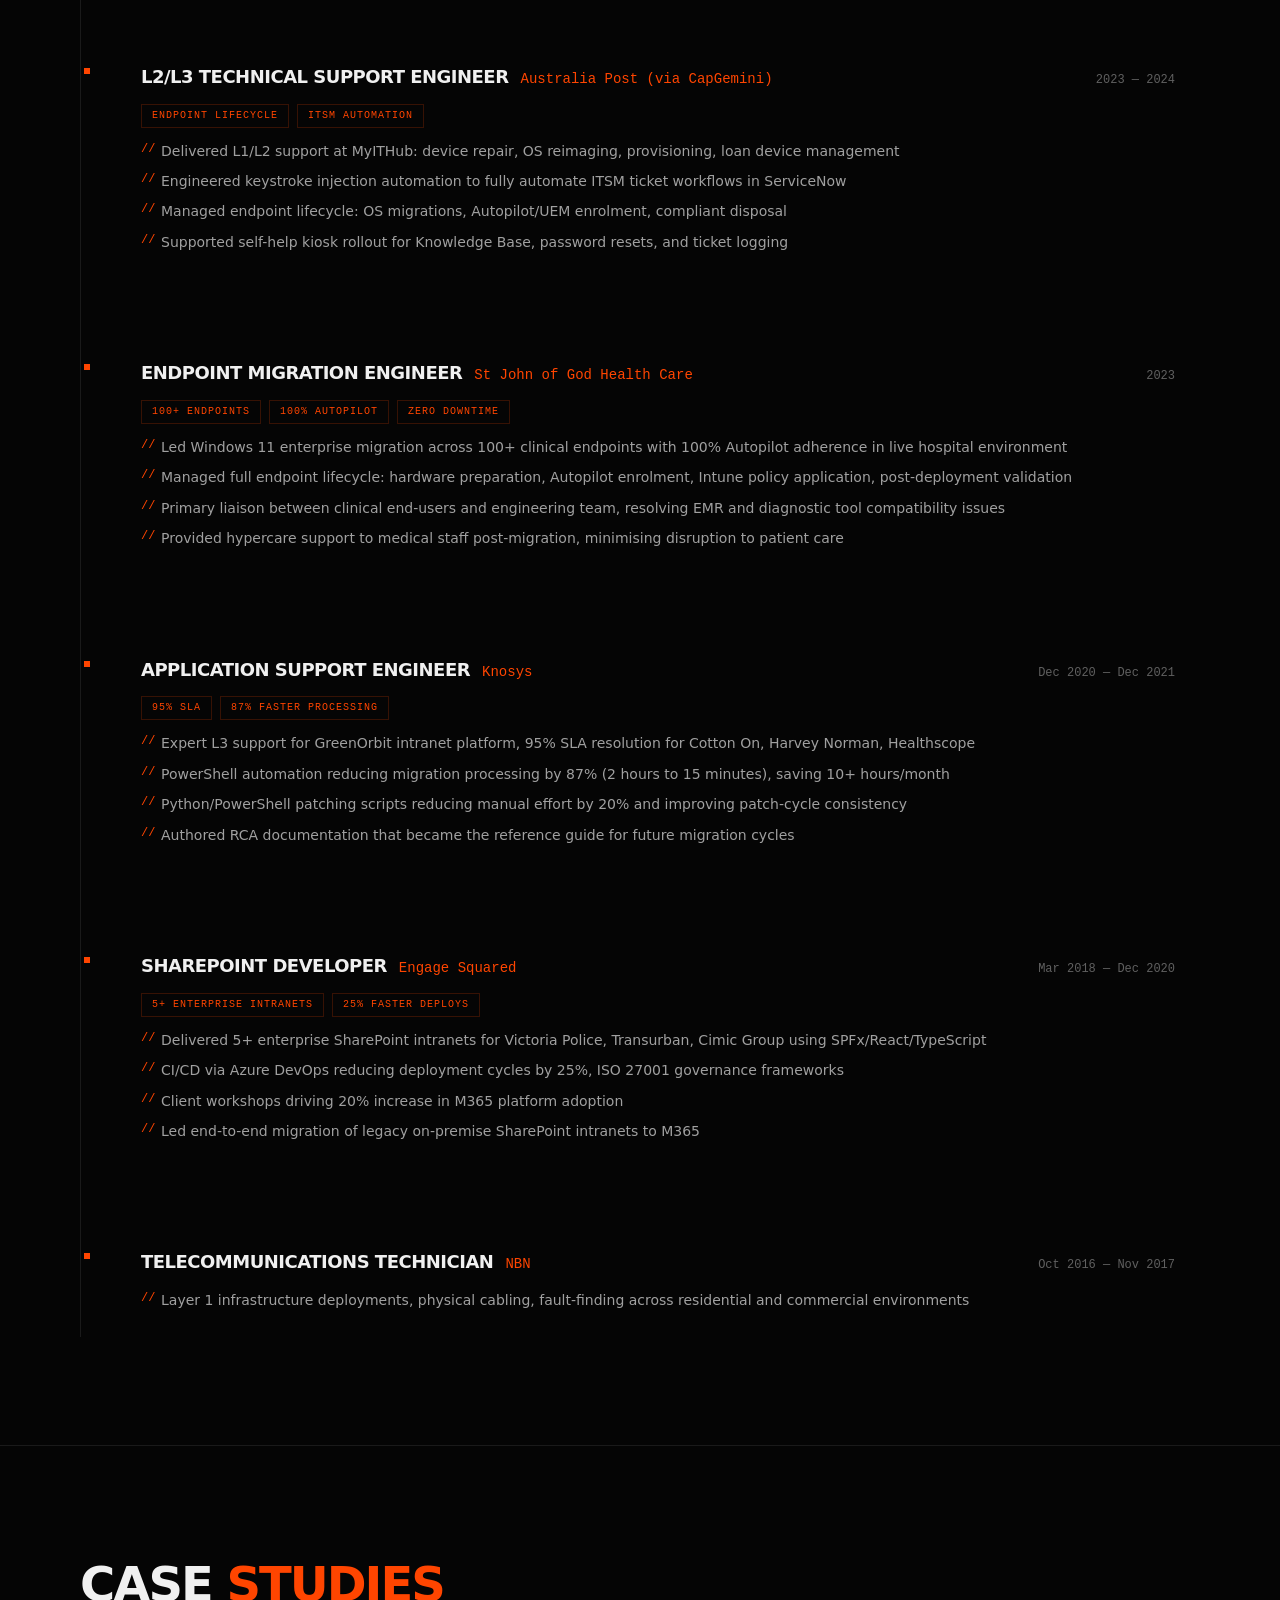
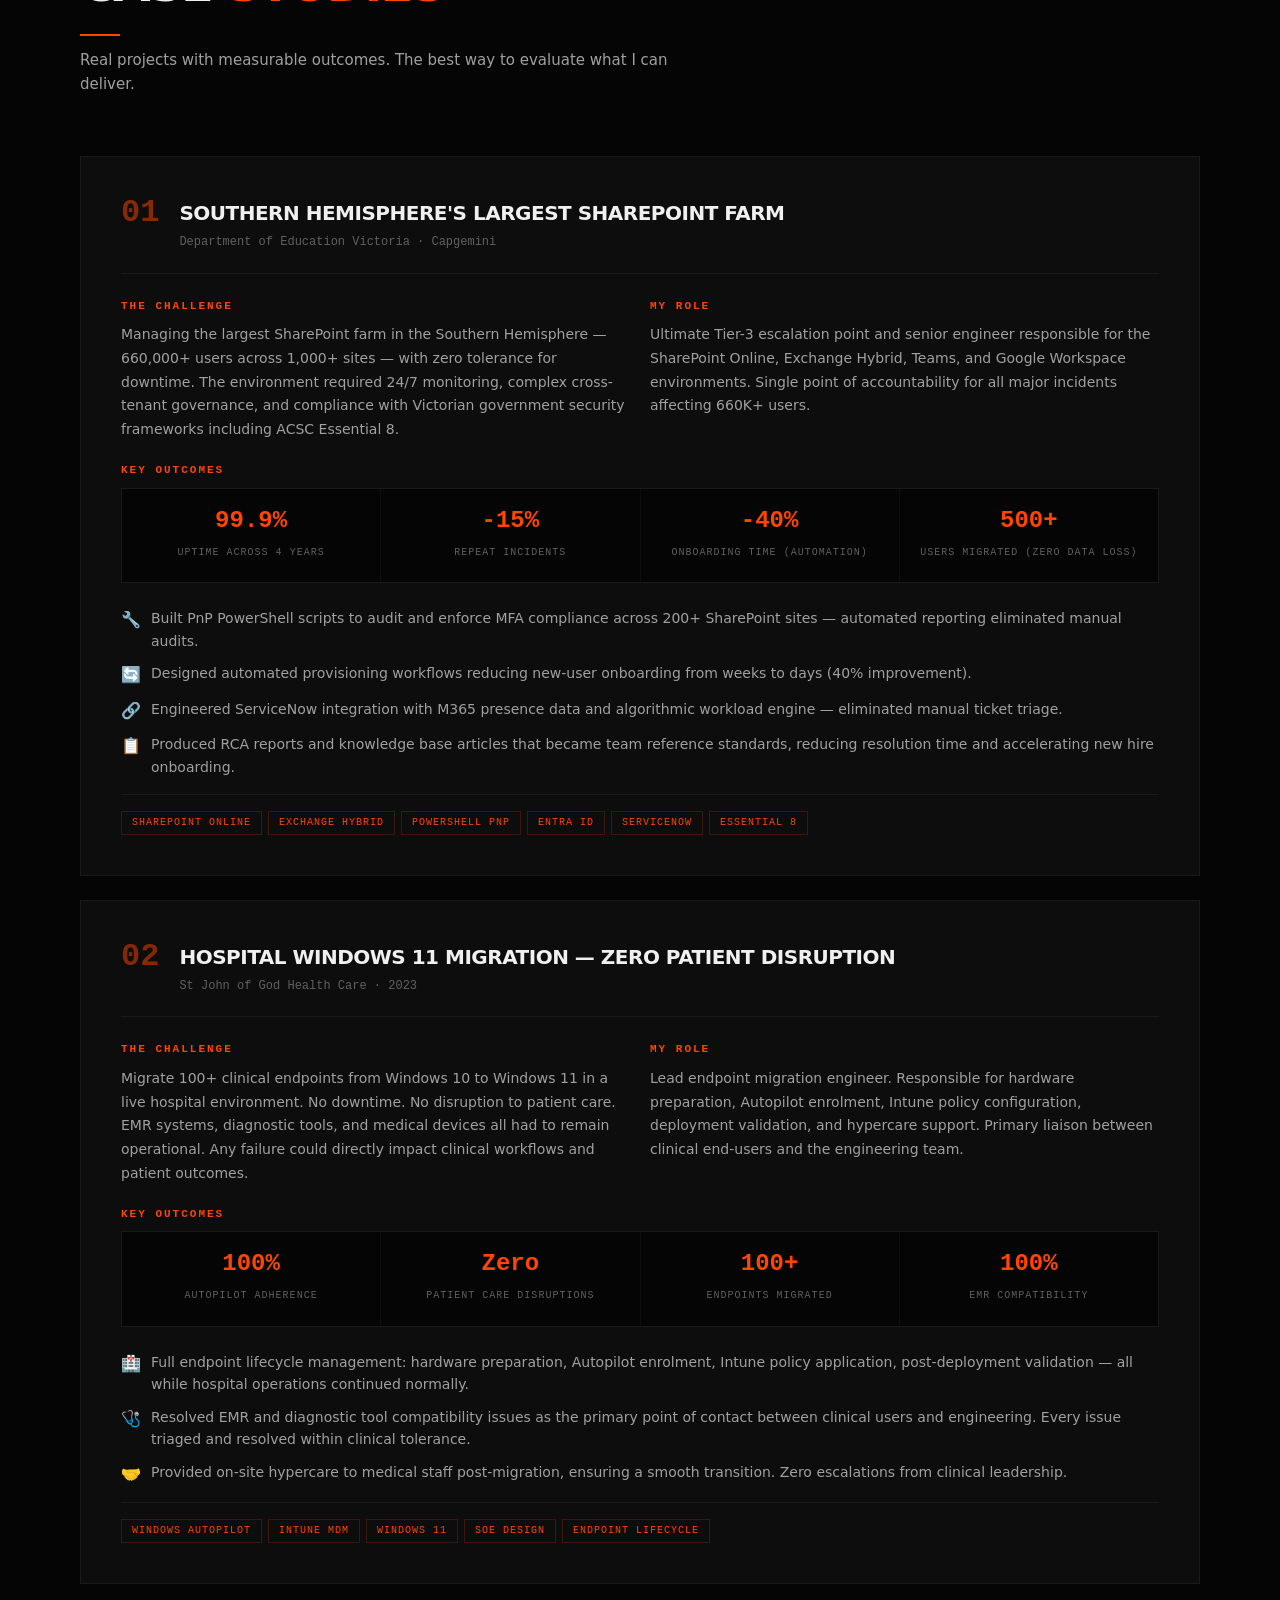
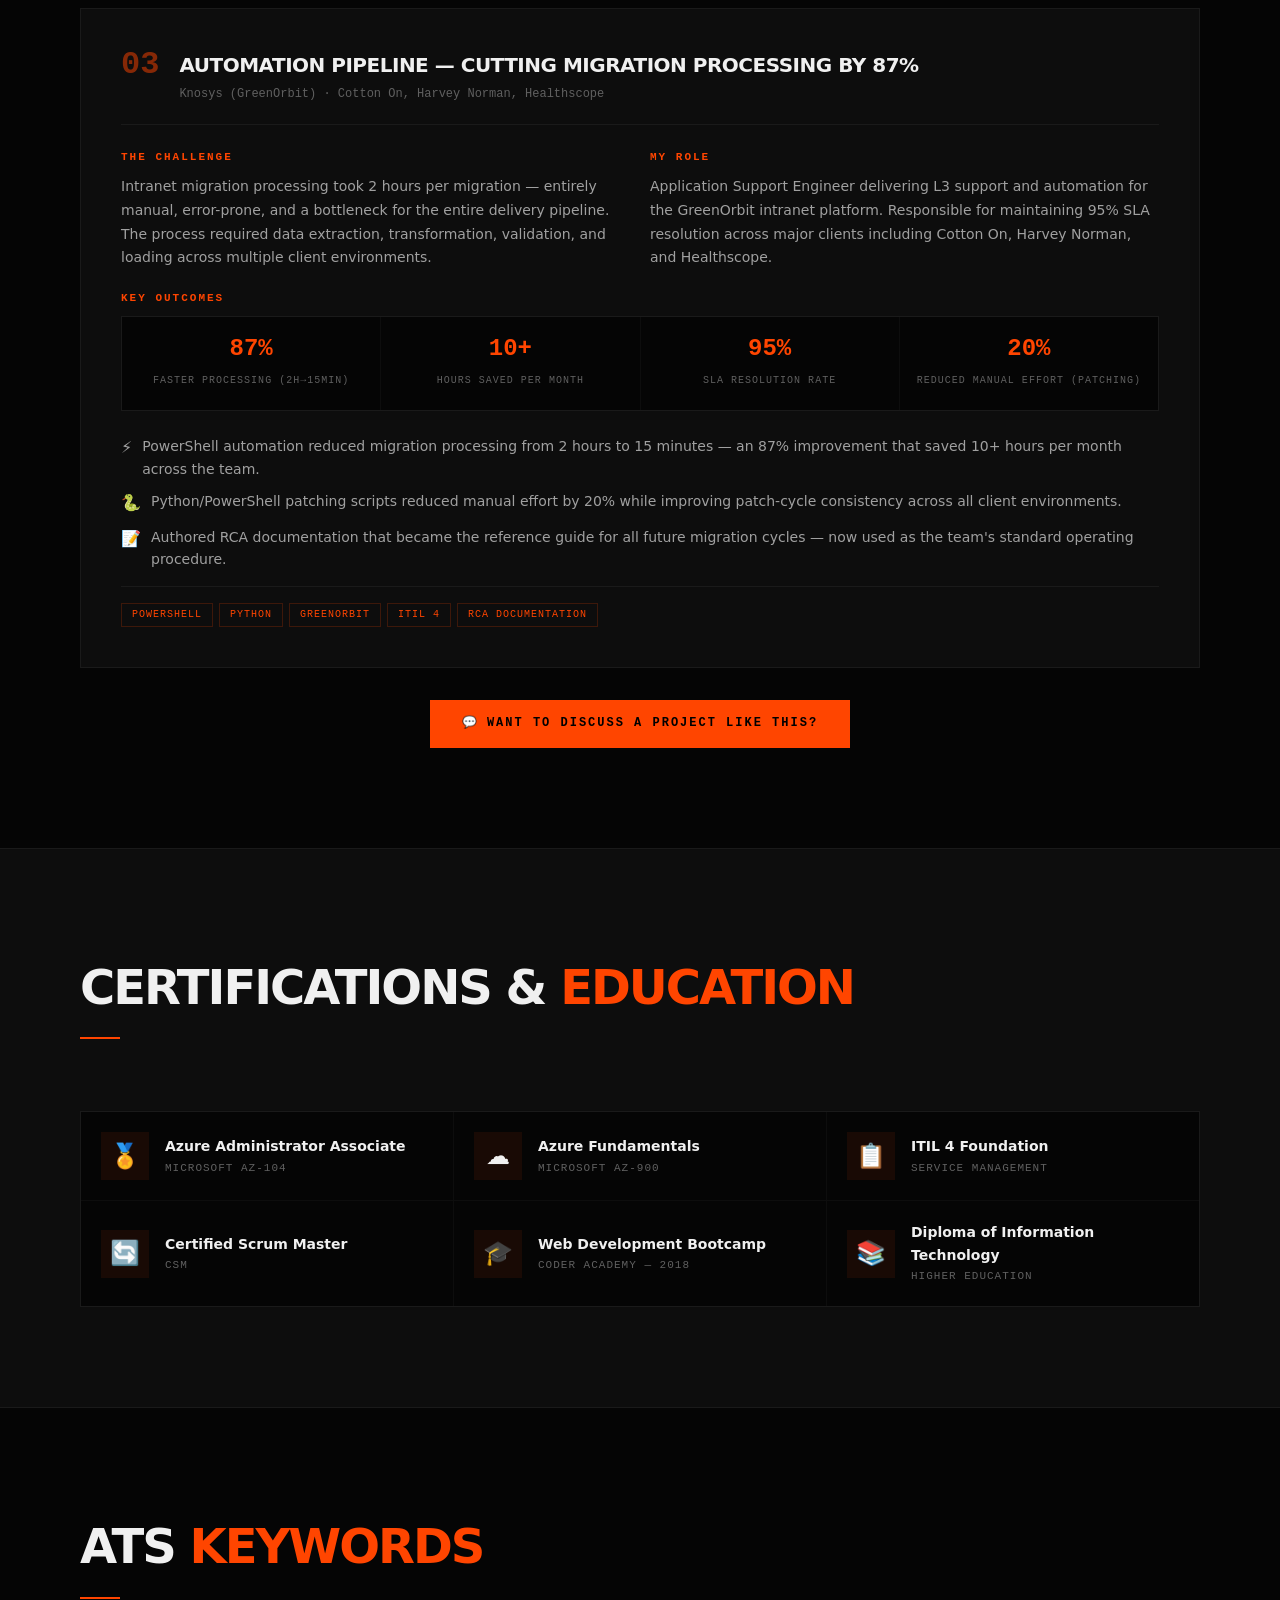
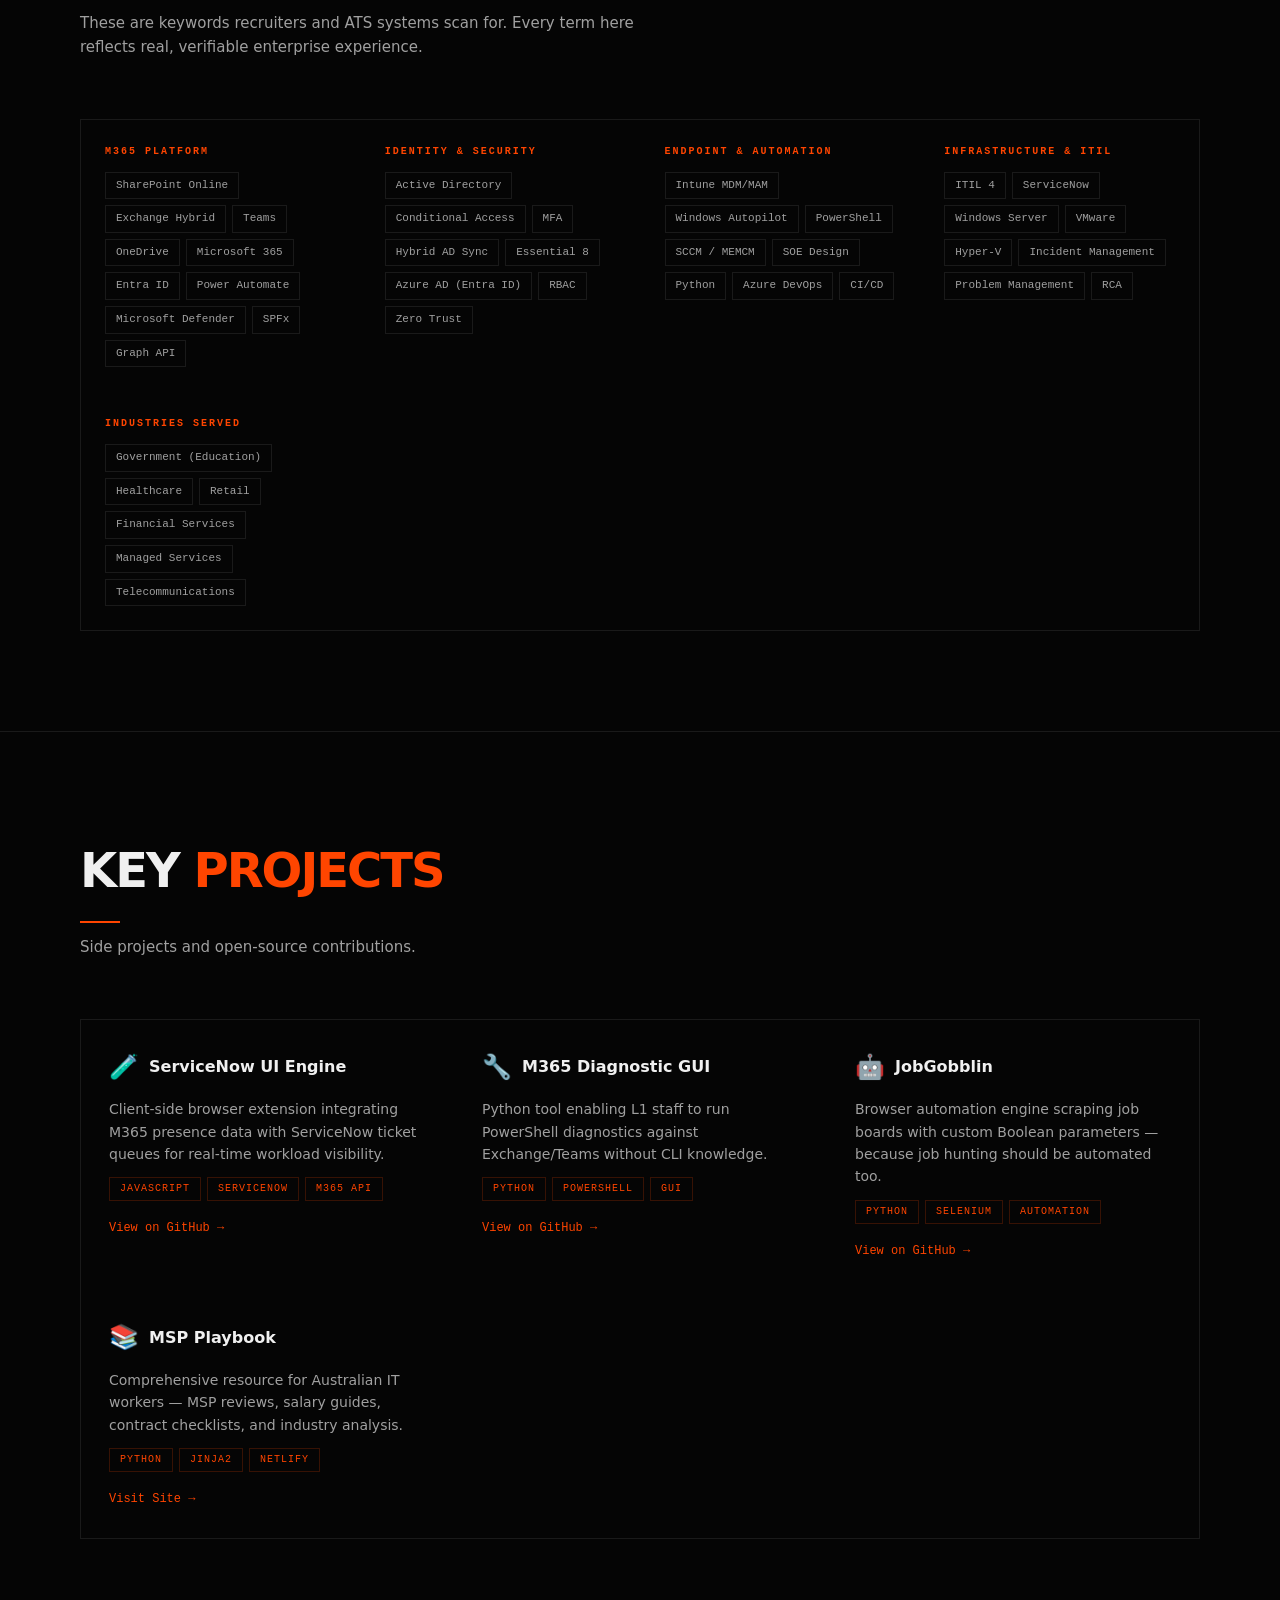
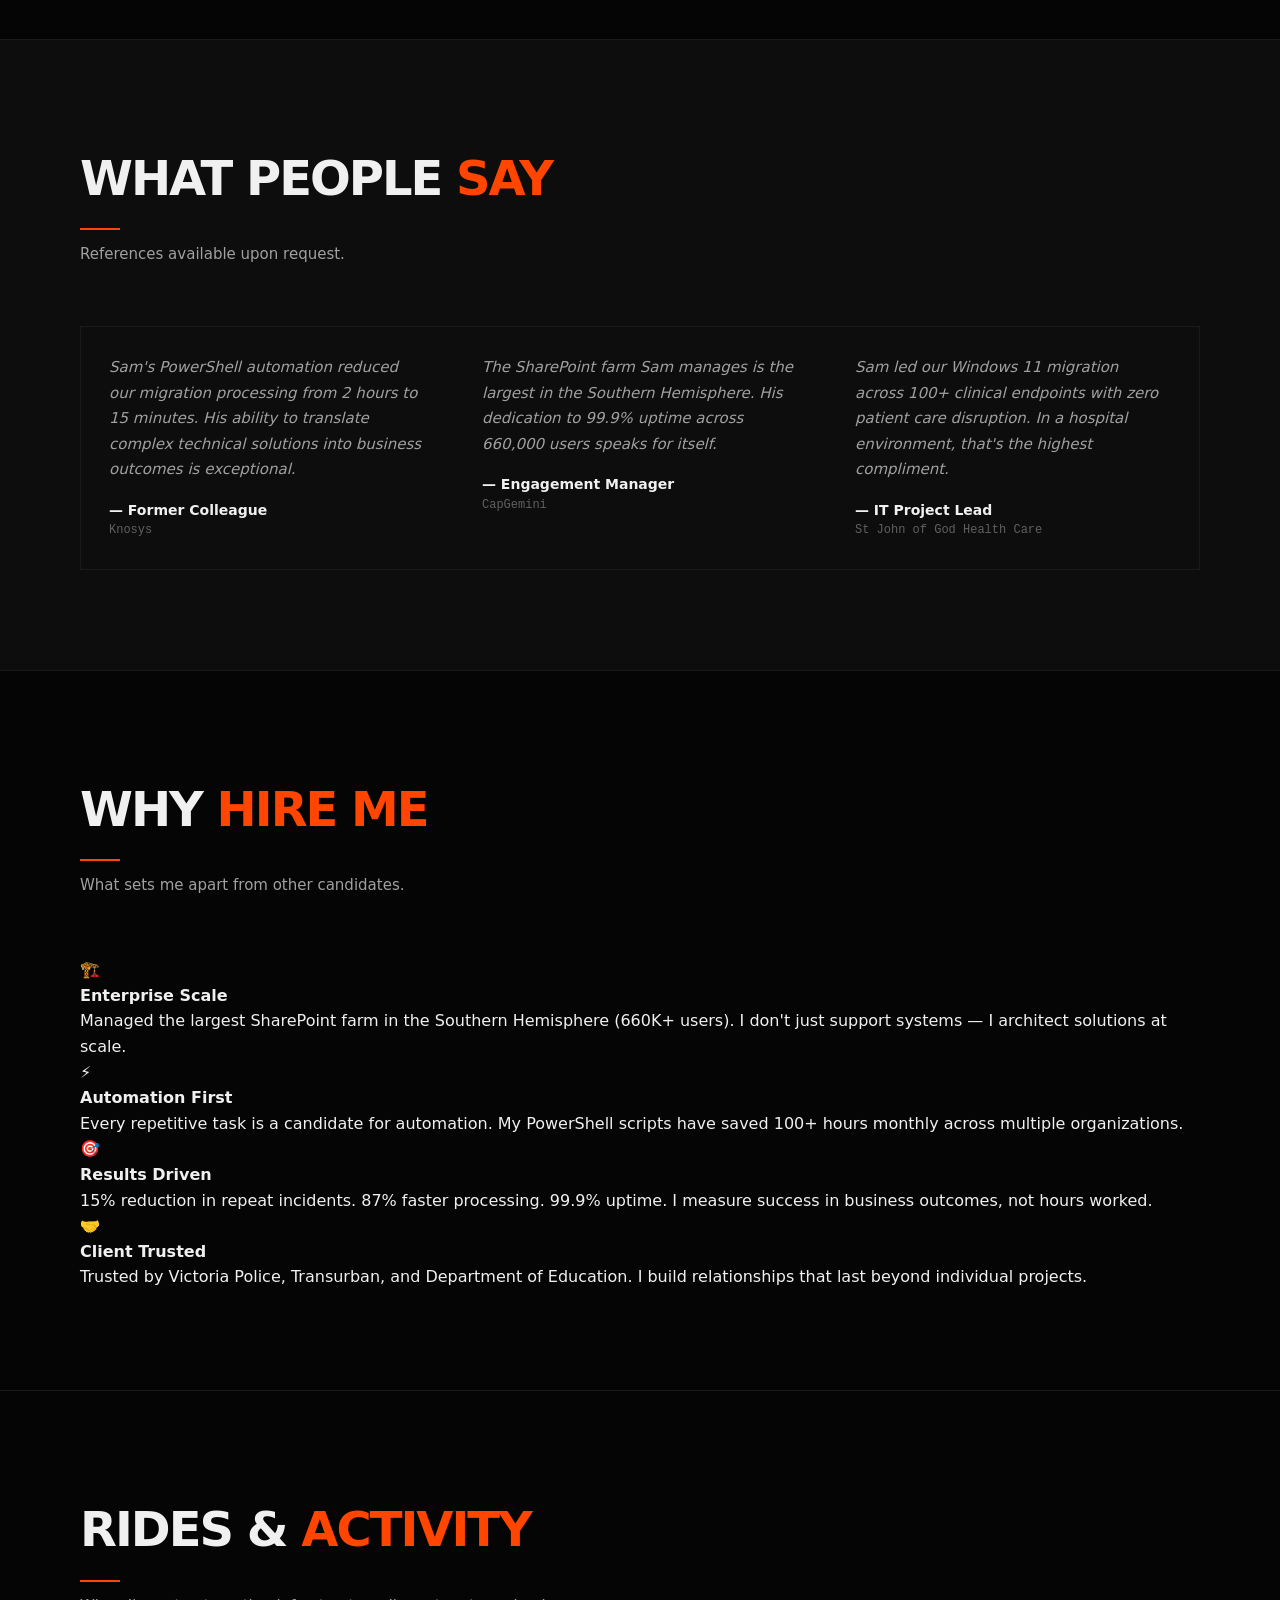
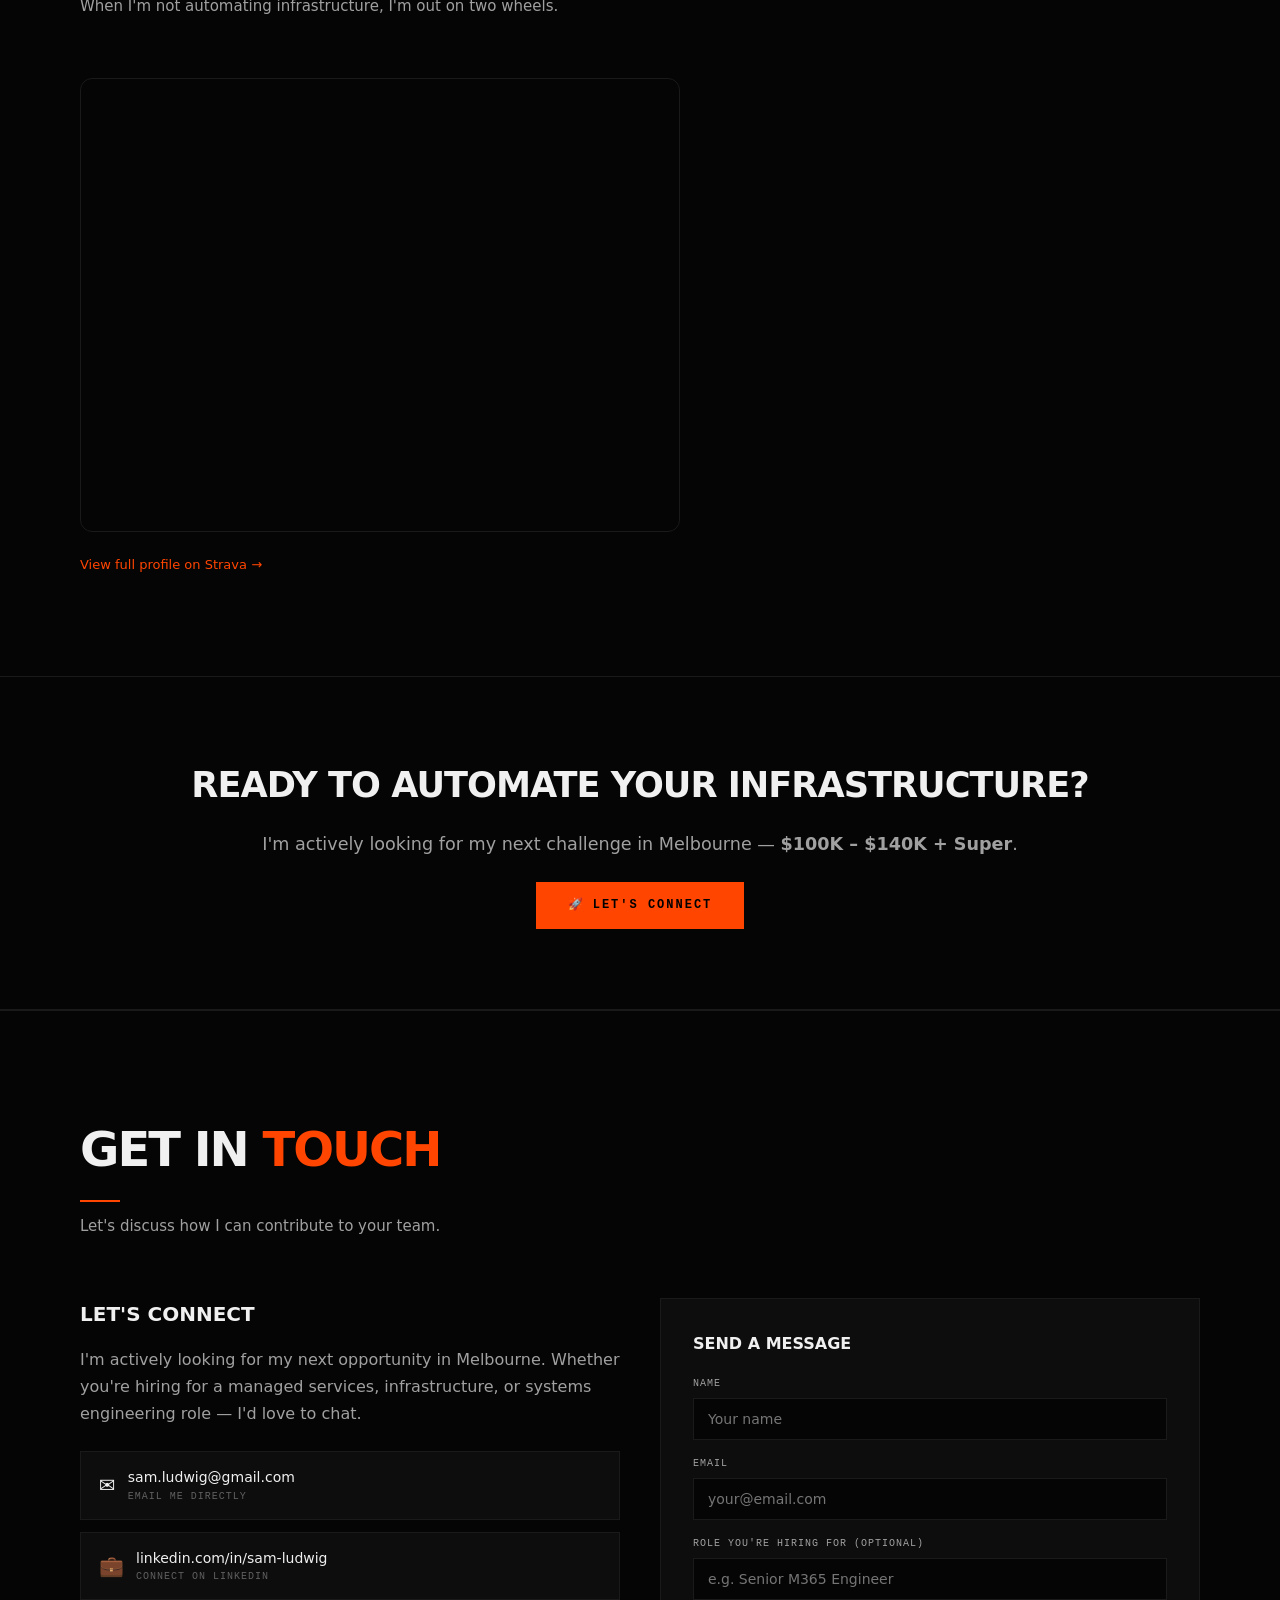
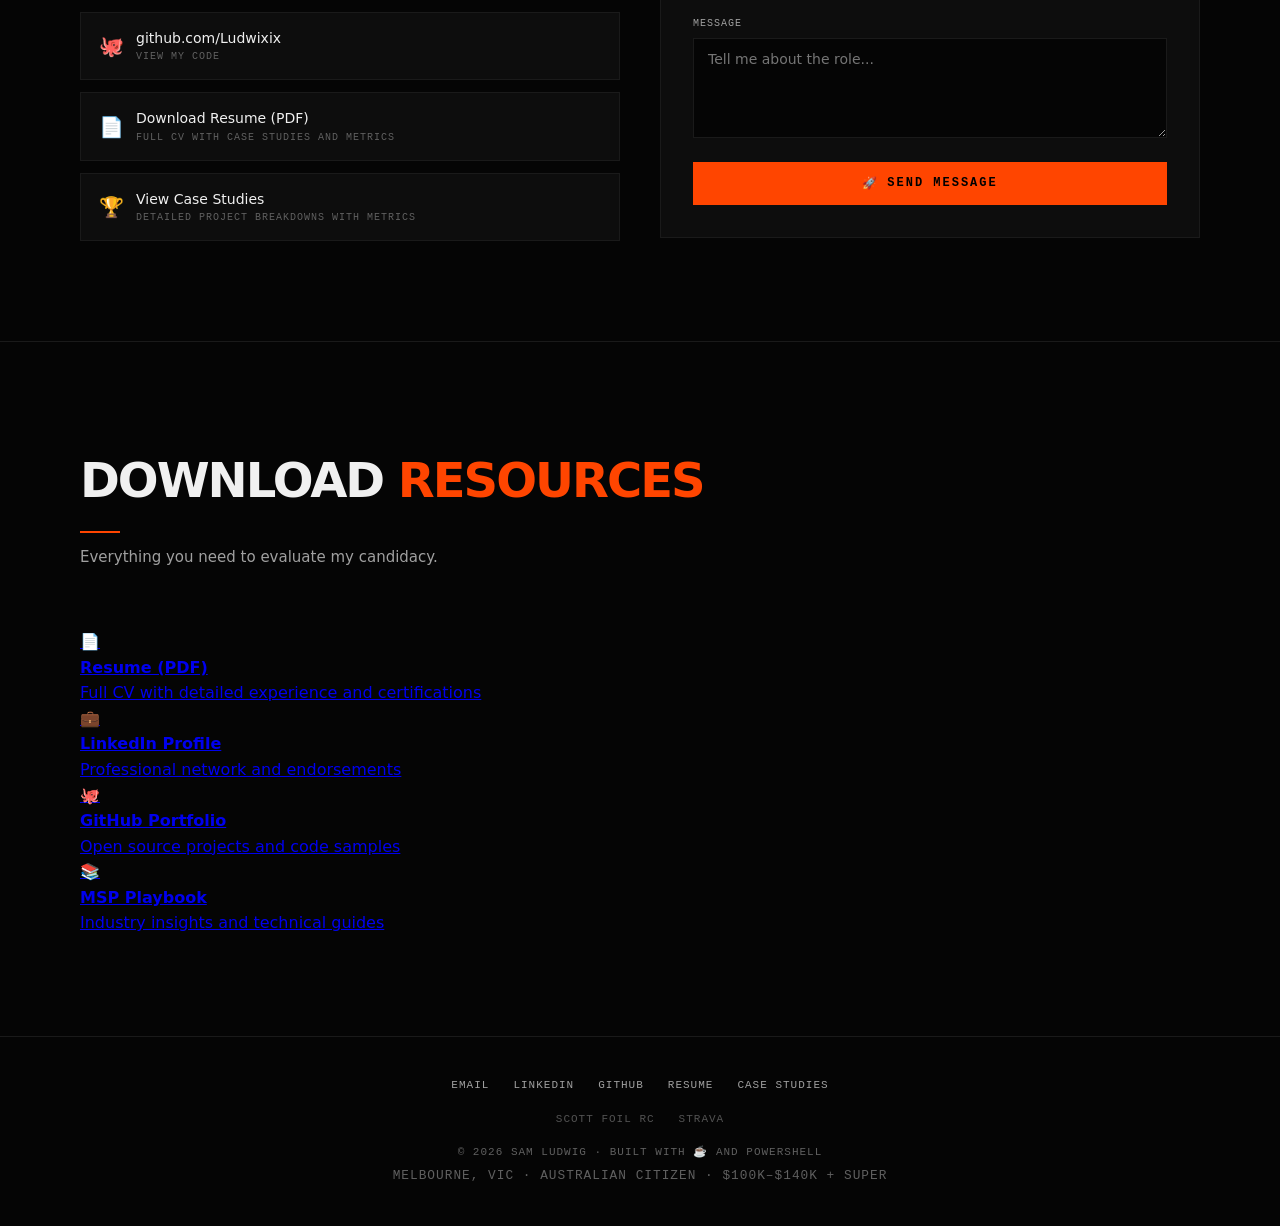
==== commit 6b0a6484: "Restore 162d3ff portfolio layout/content with Vulcan visual theming" ====
--- a/index.html
+++ b/index.html
@@ -3,222 +3,1279 @@
 <head>
     <meta charset="UTF-8">
     <meta name="viewport" content="width=device-width, initial-scale=1.0">
-    <title>SAM LUDWIG | THE FORGE</title>
-    <meta name="description" content="Sam Ludwig — Multi-disciplinary engineer synthesizing software architecture, behavioral psychology, and low-level hardware. Shaping the 2026 technical standard.">
+    <title>Sam Ludwig | Infrastructure & M365 Engineer | Melbourne, VIC</title>
+    <meta name="description" content="Sam Ludwig — Infrastructure and M365 Engineer in Melbourne, VIC. 7+ years managing enterprise IT for 660,000+ users. Specialising in Microsoft 365, Azure, PowerShell automation, and endpoint management. Open to Managed Services Engineer, Systems Engineer, and Infrastructure Engineer roles.">
+    <meta name="keywords" content="IT engineer Melbourne, M365 engineer, SharePoint engineer, infrastructure engineer, systems administrator, managed services engineer, Azure engineer, PowerShell automation, Entra ID, SCCM Intune, IT service desk lead, technical consultant, Windows Autopilot, Intune MDM, Essential 8, ServiceNow">
+    <meta name="author" content="Sam Ludwig">
+    <meta name="robots" content="index, follow">
+    <meta name="theme-color" content="#0a0a0a">
+    <meta http-equiv="Content-Security-Policy" content="default-src 'self'; script-src 'self' 'unsafe-inline' https://gc.zgo.at https://formspree.io; style-src 'self' 'unsafe-inline'; img-src 'self' data:; connect-src 'self' https://formspree.io https://samludwig.au; font-src 'self';">
     <link rel="icon" type="image/svg+xml" href="favicon.svg">
     <link rel="preconnect" href="https://fonts.googleapis.com">
     <link rel="preconnect" href="https://fonts.gstatic.com" crossorigin>
-    <link href="https://fonts.googleapis.com/css2?family=Inter:wght@400;700;900&family=JetBrains+Mono:wght@400;700&display=swap" rel="stylesheet">
+    <meta name="google-site-verification" content="" />
+
+    <!-- JobPosting structured data for recruiters -->
+    <script type="application/ld+json">
+    {
+        "@context": "https://schema.org",
+        "@type": "JobPosting",
+        "title": "Infrastructure Engineer / M365 Engineer",
+        "description": "Seeking a managed services, systems, or infrastructure engineering role in Melbourne. 7+ years enterprise IT experience managing 660K+ user environments.",
+        "datePosted": "2026-06-01",
+        "validThrough": "2026-12-31",
+        "employmentType": "FULL_TIME",
+        "hiringOrganization": {
+            "@type": "Organization",
+            "name": "Open to Opportunities"
+        },
+        "jobLocation": {
+            "@type": "Place",
+            "address": {
+                "@type": "PostalAddress",
+                "addressLocality": "Melbourne",
+                "addressRegion": "VIC",
+                "addressCountry": "AU"
+            }
+        },
+        "baseSalary": {
+            "@type": "MonetaryAmount",
+            "currency": "AUD",
+            "value": {
+                "@type": "QuantitativeValue",
+                "minValue": 100000,
+                "maxValue": 140000,
+                "unitText": "YEAR"
+            }
+        },
+        "applicantLocationRequirements": {
+            "@type": "Country",
+            "name": "AU"
+        }
+    }
+    </script>
+
+    <!-- Open Graph -->
+    <meta property="og:title" content="Sam Ludwig | Infrastructure & M365 Engineer">
+    <meta property="og:description" content="7+ years managing enterprise IT for 660,000+ users. Microsoft 365, Azure, PowerShell automation. Open to work in Melbourne, VIC.">
+    <meta property="og:type" content="website">
+    <meta property="og:url" content="https://samludwig.au">
+    <meta property="og:site_name" content="Sam Ludwig — Portfolio">
+    <meta property="og:image" content="https://samludwig.au/og-image-optimized.jpg">
+    <meta property="og:image:width" content="1200">
+    <meta property="og:image:height" content="630">
+
+    <!-- Twitter Card -->
+    <meta name="twitter:card" content="summary_large_image">
+    <meta name="twitter:title" content="Sam Ludwig | Infrastructure & M365 Engineer">
+    <meta name="twitter:description" content="7+ years managing enterprise IT for 660,000+ users. Open to work in Melbourne, VIC.">
+    <meta name="twitter:image" content="https://samludwig.au/og-image-optimized.jpg">
+
+    <!-- Canonical -->
+    <link rel="canonical" href="https://samludwig.au">
+
+    <!-- JSON-LD Structured Data -->
+    <script type="application/ld+json">
+    {
+        "@context": "https://schema.org",
+        "@type": "Person",
+        "name": "Sam Ludwig",
+        "url": "https://samludwig.au",
+        "image": "https://samludwig.au/og-image-optimized.jpg",
+        "email": "sam.ludwig@gmail.com",
+        "telephone": "+61405993245",
+        "jobTitle": "Infrastructure & M365 Engineer",
+        "description": "Infrastructure and M365 Engineer with 7+ years bridging physical infrastructure and large-scale cloud environments. Trusted by Victoria Police, Transurban, and the Department of Education.",
+        "address": {
+            "@type": "PostalAddress",
+            "addressLocality": "Melbourne",
+            "addressRegion": "VIC",
+            "addressCountry": "AU"
+        },
+        "sameAs": [
+            "https://linkedin.com/in/sam-ludwig",
+            "https://github.com/Ludwixix"
+        ],
+        "knowsAbout": [
+            "Microsoft 365", "SharePoint Online", "Exchange Hybrid", "Azure",
+            "Entra ID", "Active Directory", "PowerShell", "Intune", "SCCM",
+            "ITIL", "ServiceNow", "Python", "JavaScript", "TypeScript",
+            "React", "Windows Server", "VMware", "Hyper-V", "Windows Autopilot",
+            "Essential 8", "Azure DevOps", "Power Automate"
+        ],
+        "hasCredential": [
+            {"@type": "EducationalOccupationalCredential", "name": "Azure Administrator Associate (AZ-104)"},
+            {"@type": "EducationalOccupationalCredential", "name": "Azure Fundamentals (AZ-900)"},
+            {"@type": "EducationalOccupationalCredential", "name": "ITIL 4 Foundation"},
+            {"@type": "EducationalOccupationalCredential", "name": "Certified Scrum Master (CSM)"}
+        ],
+        "worksFor": {
+            "@type": "Organization",
+            "name": "CapGemini"
+        },
+        "nationality": {
+            "@type": "Country",
+            "name": "Australia"
+        }
+    }
+    </script>
+
+    <!-- GoatCounter Analytics -->
+    <script data-goatcounter="https://samludwig.au/count"
+            async src="https://gc.zgo.at/count.js"></script>
+
     <link rel="stylesheet" href="styles.css">
 </head>
 <body>
-    <div class="open-banner">
-        [SYSTEM STATUS: ONLINE] — AVAILABLE FOR STRATEGIC CONQUESTS IN MELBOURNE
+    <!-- Skip Link (a11y) -->
+    <a href="#main-content" class="skip-link">Skip to main content</a>
+
+    <!-- Scroll Progress Bar -->
+    <div class="scroll-progress" id="scroll-progress"></div>
+
+    <!-- Open to Work Banner -->
+    <div class="open-banner" role="banner" aria-label="Open to work">
+        🟢 <span>Open to Opportunities</span> — Available for Managed Services, Systems & Infrastructure Engineering roles in Melbourne — <strong>$100K-$140K + Super</strong>
+        <span>🟢</span>
     </div>
 
-    <nav>
-        <div class="logo" style="font-family: var(--font-mono); font-weight: 900; letter-spacing: 2px;">VULCAN_OS</div>
-        <div class="nav-links">
+    <!-- Mode Toggle -->
+    <div class="mode-toggle" role="radiogroup" aria-label="View mode">
+        <button id="gui-btn" class="active" role="radio" aria-checked="true" onclick="setMode('gui')">GUI</button>
+        <button id="cli-btn" role="radio" aria-checked="false" onclick="setMode('cli')">CLI</button>
+    </div>
+
+    <!-- Theme Toggle -->
+    <button class="theme-toggle" id="theme-toggle" aria-label="Toggle dark/light mode" title="Toggle theme">🌙</button>
+
+    <!-- ==================== GUI MODE ==================== -->
+    <div class="gui-mode" id="gui-mode">
+
+        <!-- Navigation -->
+        <nav aria-label="Main navigation">
             <a href="#about">About</a>
             <a href="#skills">Skills</a>
             <a href="#experience">Experience</a>
-            <a href="#philosophy">Philosophy</a>
+            <a href="#case-studies">Case Studies</a>
+            <a href="#certifications">Certs</a>
+            <a href="#projects">Projects</a>
+            <a href="#testimonials">References</a>
             <a href="#contact">Contact</a>
-        </div>
-    </nav>
-
-    <main class="container">
-        <!-- Hero Section -->
-        <section class="hero">
-            <p class="hero-greeting">0x001 // THE FORGE IS HOT</p>
-            <h1><span class="gradient">SAM LUDWIG</span></h1>
-            <p class="hero-tagline">
-                I don't "manage" infrastructure. I architect resilient, high-performance ecosystems where <strong>raw silicon</strong> meets <strong>strategic psychology</strong>. 
-                Shaping the 2026 technical standard.
-            </p>
-            <div class="hero-cta">
-                <a href="#contact" class="btn btn-primary">Initiate Outreach</a>
-                <a href="SamLudwigResume.pdf" class="btn" download>Download CV [XYZ]</a>
+        </nav>
+
+        <main id="main-content">
+            <!-- Hero -->
+            <section class="hero" id="hero">
+                <div class="hero-content">
+                    <img src="profile-optimized.png" alt="Sam Ludwig - Infrastructure & M365 Engineer" width="120" height="120" loading="eager" fetchpriority="high">
+                    <p class="hero-greeting">👋 Hello, I'm</p>
+                    <h1><span class="gradient">Sam Ludwig</span></h1>
+                    <p class="hero-tagline">
+                        Infrastructure & M365 Engineer — keeping <strong>660,000+ users</strong> online with <strong>99.9% uptime</strong>.
+                        PowerShell automator. SharePoint whisperer. Melbourne-based.
+                    </p>
+                    
+                    <div class="reading-time" id="reading-time" style="margin-top: 1rem; font-size: 0.9rem;">
+                        Calculating reading time...
+                    </div>
+                    <div class="hero-cta">
+                        <a href="#contact" class="btn btn-primary">
+                            <span>🚀</span> Let's Talk
+                        </a>
+                        <a href="Sam_Ludwig_Resume.pdf" class="btn btn-secondary" download aria-label="Download resume PDF">
+                            <span>📄</span> Download Resume
+                        </a>
+                        <a href="#case-studies" class="btn btn-secondary">
+                            <span>🏆</span> Case Studies
+                        </a>
+                    </div>
+                </div>
+            </section>
+
+            <!-- Quick Facts -->
+            <section aria-label="Key metrics">
+                <div class="container">
+                    <div class="quick-facts reveal">
+                        <div class="fact-card">
+                            <div class="fact-number" data-count="7">0</div>
+                            <div class="fact-label">Years Experience</div>
+                        </div>
+                        <div class="fact-card">
+                            <div class="fact-number" data-count="660" data-suffix="+">0</div>
+                            <div class="fact-label">Users Supported</div>
+                        </div>
+                        <div class="fact-card">
+                            <div class="fact-number">99.9%</div>
+                            <div class="fact-label">Uptime Achieved</div>
+                        </div>
+                        <div class="fact-card">
+                            <div class="fact-number" data-count="1500" data-suffix="+">0</div>
+                            <div class="fact-label">Sites Managed</div>
+                        </div>
+                    </div>
+                </div>
+            </section>
+
+            <!-- Trust Signals -->
+            <section aria-label="Trust signals">
+                <div class="container">
+                    <div class="trust-grid reveal">
+                        <div class="trust-item">
+                            <span class="trust-icon">🏆</span>
+                            <span class="trust-text">Azure Certified</span>
+                        </div>
+                        <div class="trust-item">
+                            <span class="trust-icon">⚡</span>
+                            <span class="trust-text">99.9% Uptime Record</span>
+                        </div>
+                        <div class="trust-item">
+                            <span class="trust-icon">🎯</span>
+                            <span class="trust-text">ITIL 4 Certified</span>
+                        </div>
+                        <div class="trust-item">
+                            <span class="trust-icon">🔐</span>
+                            <span class="trust-text">Essential 8 Specialist</span>
+                        </div>
+                        <div class="trust-item">
+                            <span class="trust-icon">📊</span>
+                            <span class="trust-text">660K+ Users Managed</span>
+                        </div>
+                        <div class="trust-item">
+                            <span class="trust-icon">🇦🇺</span>
+                            <span class="trust-text">Australian Citizen</span>
+                        </div>
+                    </div>
+                </div>
+            </section>
+
+            <!-- Job Search Status Dashboard -->
+            <section id="job-status">
+                <div class="container">
+                    <div class="job-status-dashboard reveal">
+                        <div class="job-status-header">
+                            <span class="job-status-badge active">🟢 Actively Seeking</span>
+                            <span class="job-status-salary">$100K – $140K + Super</span>
+                        </div>
+                        <div class="job-status-grid">
+                            <div class="job-status-item">
+                                <span class="job-status-icon">📍</span>
+                                <div>
+                                    <div class="job-status-label">Location</div>
+                                    <div class="job-status-value">Melbourne, VIC (Eastern suburbs)</div>
+                                </div>
+                            </div>
+                            <div class="job-status-item">
+                                <span class="job-status-icon">⏳</span>
+                                <div>
+                                    <div class="job-status-label">Availability</div>
+                                    <div class="job-status-value">Immediate / 2 weeks notice</div>
+                                </div>
+                            </div>
+                            <div class="job-status-item">
+                                <span class="job-status-icon">🚗</span>
+                                <div>
+                                    <div class="job-status-label">Work Type</div>
+                                    <div class="job-status-value">Hybrid / On-site / Remote considered</div>
+                                </div>
+                            </div>
+                            <div class="job-status-item">
+                                <span class="job-status-icon">🛂</span>
+                                <div>
+                                    <div class="job-status-label">Visa Status</div>
+                                    <div class="job-status-value">Australian Citizen (no restrictions)</div>
+                                </div>
+                            </div>
+                            <div class="job-status-item">
+                                <span class="job-status-icon">🏢</span>
+                                <div>
+                                    <div class="job-status-label">Target Industries</div>
+                                    <div class="job-status-value">Managed Services, Enterprise IT, Government, Healthcare, Education</div>
+                                </div>
+                            </div>
+                            <div class="job-status-item">
+                                <span class="job-status-icon">🎯</span>
+                                <div>
+                                    <div class="job-status-label">Target Roles</div>
+                                    <div class="job-status-value">M365 Engineer · Infrastructure Engineer · Systems Engineer · Service Desk Lead · Technical Consultant</div>
+                                </div>
+                            </div>
+                        </div>
+                        <div style="text-align: center; margin-top: 1.5rem;">
+                            <a href="#contact" class="btn btn-primary">
+                                <span>🚀</span> Ready to hire? Let's talk
+                            </a>
+                        </div>
+                    </div>
+                </div>
+            </section>
+
+            <!-- About / Bio -->
+            <section id="about">
+                <div class="container">
+                    <div class="section-header reveal">
+                        <h2>About <span class="accent">Me</span></h2>
+                    </div>
+                    <div style="max-width: 800px;" class="reveal">
+                        <p style="font-size: 16px; color: var(--text-muted); margin-bottom: 16px;">
+                            I'm an Infrastructure and M365 Engineer with <strong>7+ years</strong> bridging physical infrastructure and large-scale cloud environments. Trusted by <strong>Victoria Police</strong>, <strong>Transurban</strong>, and the <strong>Department of Education</strong> to manage complex infrastructure and drive automation-focused outcomes.
+                        </p>
+                        <p style="font-size: 16px; color: var(--text-muted); margin-bottom: 16px;">
+                            Specialist in Microsoft 365 (Exchange, Intune, SharePoint, Teams, Entra ID), PowerShell automation, and endpoint management across environments supporting <strong>660,000+ users</strong>. Proven ability to resolve critical L3 escalations, engineer compliance solutions, and deliver enterprise projects from deployment through to post-incident review.
+                        </p>
+                        <p style="font-size: 16px; color: var(--text-muted);">
+                            Based in Melbourne's eastern suburbs. Australian citizen. When I'm not automating things, you'll find me on my bike — currently deep into Di2 derailleurs and Strava segments.
+                        </p>
+                    </div>
+                </div>
+            </section>
+
+            <!-- Skills -->
+            <section id="skills">
+                <div class="container">
+                    <div class="section-header reveal">
+                        <h2>Technical <span class="accent">Skills</span></h2>
+                        <p>Enterprise-grade expertise across Microsoft cloud, infrastructure, and automation.</p>
+                    </div>
+                    <div class="skills-grid reveal">
+                        <!-- M365 & Cloud -->
+                        <div class="skill-category">
+                            <h3><span class="icon">☁️</span> M365 & Cloud</h3>
+                            <div class="skill-item">
+                                <div class="skill-label"><span class="skill-name">SharePoint Online</span><span class="skill-level">Expert</span></div>
+                                <div class="skill-bar"><div class="skill-fill" data-width="95"></div></div>
+                            </div>
+                            <div class="skill-item">
+                                <div class="skill-label"><span class="skill-name">Exchange Hybrid</span><span class="skill-level">Expert</span></div>
+                                <div class="skill-bar"><div class="skill-fill" data-width="90"></div></div>
+                            </div>
+                            <div class="skill-item">
+                                <div class="skill-label"><span class="skill-name">Teams & OneDrive</span><span class="skill-level">Expert</span></div>
+                                <div class="skill-bar"><div class="skill-fill" data-width="92"></div></div>
+                            </div>
+                            <div class="skill-item">
+                                <div class="skill-label"><span class="skill-name">Entra ID / Azure AD</span><span class="skill-level">Advanced</span></div>
+                                <div class="skill-bar"><div class="skill-fill" data-width="88"></div></div>
+                            </div>
+                            <div class="skill-item">
+                                <div class="skill-label"><span class="skill-name">Power Automate / Defender</span><span class="skill-level">Advanced</span></div>
+                                <div class="skill-bar"><div class="skill-fill" data-width="80"></div></div>
+                            </div>
+                        </div>
+
+                        <!-- Identity & Security -->
+                        <div class="skill-category">
+                            <h3><span class="icon">🔐</span> Identity & Security</h3>
+                            <div class="skill-item">
+                                <div class="skill-label"><span class="skill-name">Conditional Access / MFA</span><span class="skill-level">Expert</span></div>
+                                <div class="skill-bar"><div class="skill-fill" data-width="92"></div></div>
+                            </div>
+                            <div class="skill-item">
+                                <div class="skill-label"><span class="skill-name">Hybrid AD Sync</span><span class="skill-level">Expert</span></div>
+                                <div class="skill-bar"><div class="skill-fill" data-width="90"></div></div>
+                            </div>
+                            <div class="skill-item">
+                                <div class="skill-label"><span class="skill-name">ACSC Essential 8</span><span class="skill-level">Advanced</span></div>
+                                <div class="skill-bar"><div class="skill-fill" data-width="82"></div></div>
+                            </div>
+                            <div class="skill-item">
+                                <div class="skill-label"><span class="skill-name">Compliance Scripting</span><span class="skill-level">Advanced</span></div>
+                                <div class="skill-bar"><div class="skill-fill" data-width="85"></div></div>
+                            </div>
+                        </div>
+
+                        <!-- Endpoint Management -->
+                        <div class="skill-category">
+                            <h3><span class="icon">💻</span> Endpoint Management</h3>
+                            <div class="skill-item">
+                                <div class="skill-label"><span class="skill-name">Intune (MDM/MAM)</span><span class="skill-level">Expert</span></div>
+                                <div class="skill-bar"><div class="skill-fill" data-width="92"></div></div>
+                            </div>
+                            <div class="skill-item">
+                                <div class="skill-label"><span class="skill-name">Windows Autopilot</span><span class="skill-level">Expert</span></div>
+                                <div class="skill-bar"><div class="skill-fill" data-width="95"></div></div>
+                            </div>
+                            <div class="skill-item">
+                                <div class="skill-label"><span class="skill-name">SCCM / MEMCM</span><span class="skill-level">Advanced</span></div>
+                                <div class="skill-bar"><div class="skill-fill" data-width="85"></div></div>
+                            </div>
+                            <div class="skill-item">
+                                <div class="skill-label"><span class="skill-name">SOE Design / Win 10/11</span><span class="skill-level">Advanced</span></div>
+                                <div class="skill-bar"><div class="skill-fill" data-width="88"></div></div>
+                            </div>
+                        </div>
+
+                        <!-- Automation & DevOps -->
+                        <div class="skill-category">
+                            <h3><span class="icon">⚙️</span> Automation & DevOps</h3>
+                            <div class="skill-item">
+                                <div class="skill-label"><span class="skill-name">PowerShell (Advanced/PnP)</span><span class="skill-level">Expert</span></div>
+                                <div class="skill-bar"><div class="skill-fill" data-width="95"></div></div>
+                            </div>
+                            <div class="skill-item">
+                                <div class="skill-label"><span class="skill-name">Python</span><span class="skill-level">Advanced</span></div>
+                                <div class="skill-bar"><div class="skill-fill" data-width="82"></div></div>
+                            </div>
+                            <div class="skill-item">
+                                <div class="skill-label"><span class="skill-name">JavaScript / TypeScript</span><span class="skill-level">Advanced</span></div>
+                                <div class="skill-bar"><div class="skill-fill" data-width="80"></div></div>
+                            </div>
+                            <div class="skill-item">
+                                <div class="skill-label"><span class="skill-name">React / SPFx</span><span class="skill-level">Proficient</span></div>
+                                <div class="skill-bar"><div class="skill-fill" data-width="75"></div></div>
+                            </div>
+                            <div class="skill-item">
+                                <div class="skill-label"><span class="skill-name">Azure DevOps CI/CD</span><span class="skill-level">Advanced</span></div>
+                                <div class="skill-bar"><div class="skill-fill" data-width="80"></div></div>
+                            </div>
+                        </div>
+
+                        <!-- Infrastructure -->
+                        <div class="skill-category">
+                            <h3><span class="icon">🖥️</span> Infrastructure</h3>
+                            <div class="skill-item">
+                                <div class="skill-label"><span class="skill-name">Active Directory</span><span class="skill-level">Expert</span></div>
+                                <div class="skill-bar"><div class="skill-fill" data-width="92"></div></div>
+                            </div>
+                            <div class="skill-item">
+                                <div class="skill-label"><span class="skill-name">Windows Server</span><span class="skill-level">Advanced</span></div>
+                                <div class="skill-bar"><div class="skill-fill" data-width="88"></div></div>
+                            </div>
+                            <div class="skill-item">
+                                <div class="skill-label"><span class="skill-name">VMware / Hyper-V</span><span class="skill-level">Proficient</span></div>
+                                <div class="skill-bar"><div class="skill-fill" data-width="75"></div></div>
+                            </div>
+                            <div class="skill-item">
+                                <div class="skill-label"><span class="skill-name">Layer 1 / Hardware</span><span class="skill-level">Proficient</span></div>
+                                <div class="skill-bar"><div class="skill-fill" data-width="70"></div></div>
+                            </div>
+                        </div>
+
+                        <!-- Service Management -->
+                        <div class="skill-category">
+                            <h3><span class="icon">📋</span> Service Management</h3>
+                            <div class="skill-item">
+                                <div class="skill-label"><span class="skill-name">ITIL 4</span><span class="skill-level">Certified</span></div>
+                                <div class="skill-bar"><div class="skill-fill" data-width="90"></div></div>
+                            </div>
+                            <div class="skill-item">
+                                <div class="skill-label"><span class="skill-name">ServiceNow</span><span class="skill-level">Advanced</span></div>
+                                <div class="skill-bar"><div class="skill-fill" data-width="85"></div></div>
+                            </div>
+                            <div class="skill-item">
+                                <div class="skill-label"><span class="skill-name">Incident / Problem Mgmt</span><span class="skill-level">Expert</span></div>
+                                <div class="skill-bar"><div class="skill-fill" data-width="90"></div></div>
+                            </div>
+                            <div class="skill-item">
+                                <div class="skill-label"><span class="skill-name">SLA / RCA Documentation</span><span class="skill-level">Expert</span></div>
+                                <div class="skill-bar"><div class="skill-fill" data-width="92"></div></div>
+                            </div>
+                        </div>
+                    </div>
+                </div>
+            </section>
+
+            <!-- Experience -->
+            <section id="experience">
+                <div class="container">
+                    <div class="section-header reveal">
+                        <h2>Work <span class="accent">Experience</span></h2>
+                        <p>7+ years across enterprise IT, managed services, and software development.</p>
+                    </div>
+                    <div class="timeline reveal">
+                        <!-- Capgemini -->
+                        <div class="exp-item">
+                            <div class="exp-header">
+                                <span class="exp-title">Senior Managed Services Engineer</span>
+                                <span class="exp-company">CapGemini (Dept. of Education Victoria)</span>
+                                <span class="exp-date">Dec 2021 — Present</span>
+                            </div>
+                            <div class="exp-metrics">
+                                <span class="metric-badge">660,000+ users</span>
+                                <span class="metric-badge">1,000+ sites</span>
+                                <span class="metric-badge">99.9% uptime</span>
+                                <span class="metric-badge">15% fewer repeat incidents</span>
+                            </div>
+                            <ul class="exp-details">
+                                <li>Managed largest SharePoint farm in Southern Hemisphere: 660,000+ users, 1,000+ sites, 99.9% uptime</li>
+                                <li>Ultimate Tier-3 escalation point across M365/SharePoint Online and Google Workspace, 15% reduction in repeat incidents</li>
+                                <li>Engineered PnP PowerShell to audit and enforce MFA compliance across 200+ SharePoint sites with automated reporting</li>
+                                <li>Administered Exchange Hybrid and Teams, resolving complex mail-flow, calendar, and federation issues</li>
+                                <li>Oversaw AD/Entra ID/Google Workspace sync, resolving identity conflicts for seamless SSO</li>
+                                <li>Spearheaded Azure cloud adoption and legacy application remediation, aligned with ACSC Essential 8</li>
+                                <li>Built ServiceNow integration with M365 presence data and algorithmic workload engine eliminating manual triage</li>
+                                <li>Produced RCA reports and knowledge base reducing resolution time and improving team onboarding</li>
+                                <li>Designed and implemented automated provisioning workflows reducing onboarding time by 40%</li>
+                                <li>Led migration of 500+ users from on-premise Exchange to Exchange Online with zero data loss</li>
+                            </ul>
+                        </div>
+
+                        <!-- Australia Post -->
+                        <div class="exp-item">
+                            <div class="exp-header">
+                                <span class="exp-title">L2/L3 Technical Support Engineer</span>
+                                <span class="exp-company">Australia Post (via CapGemini)</span>
+                                <span class="exp-date">2023 — 2024</span>
+                            </div>
+                            <div class="exp-metrics">
+                                <span class="metric-badge">Endpoint lifecycle</span>
+                                <span class="metric-badge">ITSM automation</span>
+                            </div>
+                            <ul class="exp-details">
+                                <li>Delivered L1/L2 support at MyITHub: device repair, OS reimaging, provisioning, loan device management</li>
+                                <li>Engineered keystroke injection automation to fully automate ITSM ticket workflows in ServiceNow</li>
+                                <li>Managed endpoint lifecycle: OS migrations, Autopilot/UEM enrolment, compliant disposal</li>
+                                <li>Supported self-help kiosk rollout for Knowledge Base, password resets, and ticket logging</li>
+                            </ul>
+                        </div>
+
+                        <!-- St John of God -->
+                        <div class="exp-item">
+                            <div class="exp-header">
+                                <span class="exp-title">Endpoint Migration Engineer</span>
+                                <span class="exp-company">St John of God Health Care</span>
+                                <span class="exp-date">2023</span>
+                            </div>
+                            <div class="exp-metrics">
+                                <span class="metric-badge">100+ endpoints</span>
+                                <span class="metric-badge">100% Autopilot</span>
+                                <span class="metric-badge">Zero downtime</span>
+                            </div>
+                            <ul class="exp-details">
+                                <li>Led Windows 11 enterprise migration across 100+ clinical endpoints with 100% Autopilot adherence in live hospital environment</li>
+                                <li>Managed full endpoint lifecycle: hardware preparation, Autopilot enrolment, Intune policy application, post-deployment validation</li>
+                                <li>Primary liaison between clinical end-users and engineering team, resolving EMR and diagnostic tool compatibility issues</li>
+                                <li>Provided hypercare support to medical staff post-migration, minimising disruption to patient care</li>
+                            </ul>
+                        </div>
+
+                        <!-- Knosys -->
+                        <div class="exp-item">
+                            <div class="exp-header">
+                                <span class="exp-title">Application Support Engineer</span>
+                                <span class="exp-company">Knosys</span>
+                                <span class="exp-date">Dec 2020 — Dec 2021</span>
+                            </div>
+                            <div class="exp-metrics">
+                                <span class="metric-badge">95% SLA</span>
+                                <span class="metric-badge">87% faster processing</span>
+                            </div>
+                            <ul class="exp-details">
+                                <li>Expert L3 support for GreenOrbit intranet platform, 95% SLA resolution for Cotton On, Harvey Norman, Healthscope</li>
+                                <li>PowerShell automation reducing migration processing by 87% (2 hours to 15 minutes), saving 10+ hours/month</li>
+                                <li>Python/PowerShell patching scripts reducing manual effort by 20% and improving patch-cycle consistency</li>
+                                <li>Authored RCA documentation that became the reference guide for future migration cycles</li>
+                            </ul>
+                        </div>
+
+                        <!-- Engage Squared -->
+                        <div class="exp-item">
+                            <div class="exp-header">
+                                <span class="exp-title">SharePoint Developer</span>
+                                <span class="exp-company">Engage Squared</span>
+                                <span class="exp-date">Mar 2018 — Dec 2020</span>
+                            </div>
+                            <div class="exp-metrics">
+                                <span class="metric-badge">5+ enterprise intranets</span>
+                                <span class="metric-badge">25% faster deploys</span>
+                            </div>
+                            <ul class="exp-details">
+                                <li>Delivered 5+ enterprise SharePoint intranets for Victoria Police, Transurban, Cimic Group using SPFx/React/TypeScript</li>
+                                <li>CI/CD via Azure DevOps reducing deployment cycles by 25%, ISO 27001 governance frameworks</li>
+                                <li>Client workshops driving 20% increase in M365 platform adoption</li>
+                                <li>Led end-to-end migration of legacy on-premise SharePoint intranets to M365</li>
+                            </ul>
+                        </div>
+
+                        <!-- NBN -->
+                        <div class="exp-item">
+                            <div class="exp-header">
+                                <span class="exp-title">Telecommunications Technician</span>
+                                <span class="exp-company">NBN</span>
+                                <span class="exp-date">Oct 2016 — Nov 2017</span>
+                            </div>
+                            <ul class="exp-details">
+                                <li>Layer 1 infrastructure deployments, physical cabling, fault-finding across residential and commercial environments</li>
+                            </ul>
+                        </div>
+                    </div>
+                </div>
+            </section>
+
+            <!-- ===== CASE STUDIES ===== -->
+            <section id="case-studies">
+                <div class="container">
+                    <div class="section-header reveal">
+                        <h2>Case <span class="accent">Studies</span></h2>
+                        <p>Real projects with measurable outcomes. The best way to evaluate what I can deliver.</p>
+                    </div>
+
+                    <div class="case-study reveal">
+                        <div class="cs-header">
+                            <span class="cs-number">01</span>
+                            <div>
+                                <h3>Southern Hemisphere's Largest SharePoint Farm</h3>
+                                <p class="cs-client">Department of Education Victoria · Capgemini</p>
+                            </div>
+                        </div>
+                        <div class="cs-grid">
+                            <div class="cs-section">
+                                <h4>The Challenge</h4>
+                                <p>Managing the largest SharePoint farm in the Southern Hemisphere — 660,000+ users across 1,000+ sites — with zero tolerance for downtime. The environment required 24/7 monitoring, complex cross-tenant governance, and compliance with Victorian government security frameworks including ACSC Essential 8.</p>
+                            </div>
+                            <div class="cs-section">
+                                <h4>My Role</h4>
+                                <p>Ultimate Tier-3 escalation point and senior engineer responsible for the SharePoint Online, Exchange Hybrid, Teams, and Google Workspace environments. Single point of accountability for all major incidents affecting 660K+ users.</p>
+                            </div>
+                            <div class="cs-section cs-full">
+                                <h4>Key Outcomes</h4>
+                                <div class="cs-metrics">
+                                    <div class="cs-metric">
+                                        <span class="cs-metric-val">99.9%</span>
+                                        <span class="cs-metric-lbl">Uptime across 4 years</span>
+                                    </div>
+                                    <div class="cs-metric">
+                                        <span class="cs-metric-val">-15%</span>
+                                        <span class="cs-metric-lbl">Repeat incidents</span>
+                                    </div>
+                                    <div class="cs-metric">
+                                        <span class="cs-metric-val">-40%</span>
+                                        <span class="cs-metric-lbl">Onboarding time (automation)</span>
+                                    </div>
+                                    <div class="cs-metric">
+                                        <span class="cs-metric-val">500+</span>
+                                        <span class="cs-metric-lbl">Users migrated (zero data loss)</span>
+                                    </div>
+                                </div>
+                                <div class="cs-details-list">
+                                    <div class="cs-detail-item">
+                                        <span class="cs-detail-icon">🔧</span>
+                                        <span>Built PnP PowerShell scripts to audit and enforce MFA compliance across 200+ SharePoint sites — automated reporting eliminated manual audits.</span>
+                                    </div>
+                                    <div class="cs-detail-item">
+                                        <span class="cs-detail-icon">🔄</span>
+                                        <span>Designed automated provisioning workflows reducing new-user onboarding from weeks to days (40% improvement).</span>
+                                    </div>
+                                    <div class="cs-detail-item">
+                                        <span class="cs-detail-icon">🔗</span>
+                                        <span>Engineered ServiceNow integration with M365 presence data and algorithmic workload engine — eliminated manual ticket triage.</span>
+                                    </div>
+                                    <div class="cs-detail-item">
+                                        <span class="cs-detail-icon">📋</span>
+                                        <span>Produced RCA reports and knowledge base articles that became team reference standards, reducing resolution time and accelerating new hire onboarding.</span>
+                                    </div>
+                                </div>
+                                <div class="cs-tech">
+                                    <span class="tag">SharePoint Online</span>
+                                    <span class="tag">Exchange Hybrid</span>
+                                    <span class="tag">PowerShell PnP</span>
+                                    <span class="tag">Entra ID</span>
+                                    <span class="tag">ServiceNow</span>
+                                    <span class="tag">Essential 8</span>
+                                </div>
+                            </div>
+                        </div>
+                    </div>
+
+                    <div class="case-study reveal">
+                        <div class="cs-header">
+                            <span class="cs-number">02</span>
+                            <div>
+                                <h3>Hospital Windows 11 Migration — Zero Patient Disruption</h3>
+                                <p class="cs-client">St John of God Health Care · 2023</p>
+                            </div>
+                        </div>
+                        <div class="cs-grid">
+                            <div class="cs-section">
+                                <h4>The Challenge</h4>
+                                <p>Migrate 100+ clinical endpoints from Windows 10 to Windows 11 in a live hospital environment. No downtime. No disruption to patient care. EMR systems, diagnostic tools, and medical devices all had to remain operational. Any failure could directly impact clinical workflows and patient outcomes.</p>
+                            </div>
+                            <div class="cs-section">
+                                <h4>My Role</h4>
+                                <p>Lead endpoint migration engineer. Responsible for hardware preparation, Autopilot enrolment, Intune policy configuration, deployment validation, and hypercare support. Primary liaison between clinical end-users and the engineering team.</p>
+                            </div>
+                            <div class="cs-section cs-full">
+                                <h4>Key Outcomes</h4>
+                                <div class="cs-metrics">
+                                    <div class="cs-metric">
+                                        <span class="cs-metric-val">100%</span>
+                                        <span class="cs-metric-lbl">Autopilot adherence</span>
+                                    </div>
+                                    <div class="cs-metric">
+                                        <span class="cs-metric-val">Zero</span>
+                                        <span class="cs-metric-lbl">Patient care disruptions</span>
+                                    </div>
+                                    <div class="cs-metric">
+                                        <span class="cs-metric-val">100+</span>
+                                        <span class="cs-metric-lbl">Endpoints migrated</span>
+                                    </div>
+                                    <div class="cs-metric">
+                                        <span class="cs-metric-val">100%</span>
+                                        <span class="cs-metric-lbl">EMR compatibility</span>
+                                    </div>
+                                </div>
+                                <div class="cs-details-list">
+                                    <div class="cs-detail-item">
+                                        <span class="cs-detail-icon">🏥</span>
+                                        <span>Full endpoint lifecycle management: hardware preparation, Autopilot enrolment, Intune policy application, post-deployment validation — all while hospital operations continued normally.</span>
+                                    </div>
+                                    <div class="cs-detail-item">
+                                        <span class="cs-detail-icon">🩺</span>
+                                        <span>Resolved EMR and diagnostic tool compatibility issues as the primary point of contact between clinical users and engineering. Every issue triaged and resolved within clinical tolerance.</span>
+                                    </div>
+                                    <div class="cs-detail-item">
+                                        <span class="cs-detail-icon">🤝</span>
+                                        <span>Provided on-site hypercare to medical staff post-migration, ensuring a smooth transition. Zero escalations from clinical leadership.</span>
+                                    </div>
+                                </div>
+                                <div class="cs-tech">
+                                    <span class="tag">Windows Autopilot</span>
+                                    <span class="tag">Intune MDM</span>
+                                    <span class="tag">Windows 11</span>
+                                    <span class="tag">SOE Design</span>
+                                    <span class="tag">Endpoint Lifecycle</span>
+                                </div>
+                            </div>
+                        </div>
+                    </div>
+
+                    <div class="case-study reveal">
+                        <div class="cs-header">
+                            <span class="cs-number">03</span>
+                            <div>
+                                <h3>Automation Pipeline — Cutting Migration Processing by 87%</h3>
+                                <p class="cs-client">Knosys (GreenOrbit) · Cotton On, Harvey Norman, Healthscope</p>
+                            </div>
+                        </div>
+                        <div class="cs-grid">
+                            <div class="cs-section">
+                                <h4>The Challenge</h4>
+                                <p>Intranet migration processing took 2 hours per migration — entirely manual, error-prone, and a bottleneck for the entire delivery pipeline. The process required data extraction, transformation, validation, and loading across multiple client environments.</p>
+                            </div>
+                            <div class="cs-section">
+                                <h4>My Role</h4>
+                                <p>Application Support Engineer delivering L3 support and automation for the GreenOrbit intranet platform. Responsible for maintaining 95% SLA resolution across major clients including Cotton On, Harvey Norman, and Healthscope.</p>
+                            </div>
+                            <div class="cs-section cs-full">
+                                <h4>Key Outcomes</h4>
+                                <div class="cs-metrics">
+                                    <div class="cs-metric">
+                                        <span class="cs-metric-val">87%</span>
+                                        <span class="cs-metric-lbl">Faster processing (2h→15min)</span>
+                                    </div>
+                                    <div class="cs-metric">
+                                        <span class="cs-metric-val">10+</span>
+                                        <span class="cs-metric-lbl">Hours saved per month</span>
+                                    </div>
+                                    <div class="cs-metric">
+                                        <span class="cs-metric-val">95%</span>
+                                        <span class="cs-metric-lbl">SLA resolution rate</span>
+                                    </div>
+                                    <div class="cs-metric">
+                                        <span class="cs-metric-val">20%</span>
+                                        <span class="cs-metric-lbl">Reduced manual effort (patching)</span>
+                                    </div>
+                                </div>
+                                <div class="cs-details-list">
+                                    <div class="cs-detail-item">
+                                        <span class="cs-detail-icon">⚡</span>
+                                        <span>PowerShell automation reduced migration processing from 2 hours to 15 minutes — an 87% improvement that saved 10+ hours per month across the team.</span>
+                                    </div>
+                                    <div class="cs-detail-item">
+                                        <span class="cs-detail-icon">🐍</span>
+                                        <span>Python/PowerShell patching scripts reduced manual effort by 20% while improving patch-cycle consistency across all client environments.</span>
+                                    </div>
+                                    <div class="cs-detail-item">
+                                        <span class="cs-detail-icon">📝</span>
+                                        <span>Authored RCA documentation that became the reference guide for all future migration cycles — now used as the team's standard operating procedure.</span>
+                                    </div>
+                                </div>
+                                <div class="cs-tech">
+                                    <span class="tag">PowerShell</span>
+                                    <span class="tag">Python</span>
+                                    <span class="tag">GreenOrbit</span>
+                                    <span class="tag">ITIL 4</span>
+                                    <span class="tag">RCA Documentation</span>
+                                </div>
+                            </div>
+                        </div>
+                    </div>
+
+                    <div style="text-align: center; margin-top: 2rem;">
+                        <a href="#contact" class="btn btn-primary">
+                            <span>💬</span> Want to discuss a project like this?
+                        </a>
+                    </div>
+                </div>
+            </section>
+
+            <!-- Certifications -->
+            <section id="certifications">
+                <div class="container">
+                    <div class="section-header reveal">
+                        <h2>Certifications & <span class="accent">Education</span></h2>
+                    </div>
+                    <div class="certs-grid reveal">
+                        <div class="cert-card">
+                            <div class="cert-icon">🏅</div>
+                            <div class="cert-info">
+                                <h4>Azure Administrator Associate</h4>
+                                <p>Microsoft AZ-104</p>
+                            </div>
+                        </div>
+                        <div class="cert-card">
+                            <div class="cert-icon">☁️</div>
+                            <div class="cert-info">
+                                <h4>Azure Fundamentals</h4>
+                                <p>Microsoft AZ-900</p>
+                            </div>
+                        </div>
+                        <div class="cert-card">
+                            <div class="cert-icon">📋</div>
+                            <div class="cert-info">
+                                <h4>ITIL 4 Foundation</h4>
+                                <p>Service Management</p>
+                            </div>
+                        </div>
+                        <div class="cert-card">
+                            <div class="cert-icon">🔄</div>
+                            <div class="cert-info">
+                                <h4>Certified Scrum Master</h4>
+                                <p>CSM</p>
+                            </div>
+                        </div>
+                        <div class="cert-card">
+                            <div class="cert-icon">🎓</div>
+                            <div class="cert-info">
+                                <h4>Web Development Bootcamp</h4>
+                                <p>Coder Academy — 2018</p>
+                            </div>
+                        </div>
+                        <div class="cert-card">
+                            <div class="cert-icon">📚</div>
+                            <div class="cert-info">
+                                <h4>Diploma of Information Technology</h4>
+                                <p>Higher Education</p>
+                            </div>
+                        </div>
+                    </div>
+                </div>
+            </section>
+
+            <!-- ATS Keyword Cloud -->
+            <section id="ats-keywords">
+                <div class="container">
+                    <div class="section-header reveal">
+                        <h2>ATS <span class="accent">Keywords</span></h2>
+                        <p>These are keywords recruiters and ATS systems scan for. Every term here reflects real, verifiable enterprise experience.</p>
+                    </div>
+                    <div class="keyword-cloud reveal">
+                        <!-- M365 Platform -->
+                        <div class="kw-group">
+                            <h4>M365 Platform</h4>
+                            <div class="kw-list">
+                                <span class="kw kw-lg">SharePoint Online</span>
+                                <span class="kw kw-lg">Exchange Hybrid</span>
+                                <span class="kw kw-lg">Teams</span>
+                                <span class="kw kw-lg">OneDrive</span>
+                                <span class="kw kw-md">Microsoft 365</span>
+                                <span class="kw kw-md">Entra ID</span>
+                                <span class="kw kw-md">Power Automate</span>
+                                <span class="kw kw-sm">Microsoft Defender</span>
+                                <span class="kw kw-sm">SPFx</span>
+                                <span class="kw kw-sm">Graph API</span>
+                            </div>
+                        </div>
+                        <div class="kw-group">
+                            <h4>Identity & Security</h4>
+                            <div class="kw-list">
+                                <span class="kw kw-lg">Active Directory</span>
+                                <span class="kw kw-lg">Conditional Access</span>
+                                <span class="kw kw-lg">MFA</span>
+                                <span class="kw kw-md">Hybrid AD Sync</span>
+                                <span class="kw kw-md">Essential 8</span>
+                                <span class="kw kw-md">Azure AD (Entra ID)</span>
+                                <span class="kw kw-sm">RBAC</span>
+                                <span class="kw kw-sm">Zero Trust</span>
+                            </div>
+                        </div>
+                        <div class="kw-group">
+                            <h4>Endpoint & Automation</h4>
+                            <div class="kw-list">
+                                <span class="kw kw-lg">Intune MDM/MAM</span>
+                                <span class="kw kw-lg">Windows Autopilot</span>
+                                <span class="kw kw-lg">PowerShell</span>
+                                <span class="kw kw-md">SCCM / MEMCM</span>
+                                <span class="kw kw-md">SOE Design</span>
+                                <span class="kw kw-md">Python</span>
+                                <span class="kw kw-sm">Azure DevOps</span>
+                                <span class="kw kw-sm">CI/CD</span>
+                            </div>
+                        </div>
+                        <div class="kw-group">
+                            <h4>Infrastructure & ITIL</h4>
+                            <div class="kw-list">
+                                <span class="kw kw-lg">ITIL 4</span>
+                                <span class="kw kw-lg">ServiceNow</span>
+                                <span class="kw kw-md">Windows Server</span>
+                                <span class="kw kw-md">VMware</span>
+                                <span class="kw kw-md">Hyper-V</span>
+                                <span class="kw kw-md">Incident Management</span>
+                                <span class="kw kw-sm">Problem Management</span>
+                                <span class="kw kw-sm">RCA</span>
+                            </div>
+                        </div>
+                        <div class="kw-group">
+                            <h4>Industries Served</h4>
+                            <div class="kw-list">
+                                <span class="kw kw-lg">Government (Education)</span>
+                                <span class="kw kw-lg">Healthcare</span>
+                                <span class="kw kw-md">Retail</span>
+                                <span class="kw kw-md">Financial Services</span>
+                                <span class="kw kw-md">Managed Services</span>
+                                <span class="kw kw-sm">Telecommunications</span>
+                            </div>
+                        </div>
+                    </div>
+                </div>
+            </section>
+
+            <!-- Projects -->
+            <section id="projects">
+                <div class="container">
+                    <div class="section-header reveal">
+                        <h2>Key <span class="accent">Projects</span></h2>
+                        <p>Side projects and open-source contributions.</p>
+                    </div>
+                    <div class="projects-grid reveal">
+                        <div class="project-card">
+                            <div class="project-header">
+                                <span class="project-emoji">🧪</span>
+                                <h4>ServiceNow UI Engine</h4>
+                            </div>
+                            <p>Client-side browser extension integrating M365 presence data with ServiceNow ticket queues for real-time workload visibility.</p>
+                            <div class="project-tags">
+                                <span class="tag">JavaScript</span>
+                                <span class="tag">ServiceNow</span>
+                                <span class="tag">M365 API</span>
+                            </div>
+                            <a href="https://github.com/Ludwixix/YellowSnow" class="project-link" target="_blank" rel="noopener noreferrer">View on GitHub →</a>
+                        </div>
+                        <div class="project-card">
+                            <div class="project-header">
+                                <span class="project-emoji">🔧</span>
+                                <h4>M365 Diagnostic GUI</h4>
+                            </div>
+                            <p>Python tool enabling L1 staff to run PowerShell diagnostics against Exchange/Teams without CLI knowledge.</p>
+                            <div class="project-tags">
+                                <span class="tag">Python</span>
+                                <span class="tag">PowerShell</span>
+                                <span class="tag">GUI</span>
+                            </div>
+                            <a href="https://github.com/Ludwixix/pyspo-tool" class="project-link" target="_blank" rel="noopener noreferrer">View on GitHub →</a>
+                        </div>
+                        <div class="project-card">
+                            <div class="project-header">
+                                <span class="project-emoji">🤖</span>
+                                <h4>JobGobblin</h4>
+                            </div>
+                            <p>Browser automation engine scraping job boards with custom Boolean parameters — because job hunting should be automated too.</p>
+                            <div class="project-tags">
+                                <span class="tag">Python</span>
+                                <span class="tag">Selenium</span>
+                                <span class="tag">Automation</span>
+                            </div>
+                            <a href="https://github.com/Ludwixix/JobGobblin" class="project-link" target="_blank" rel="noopener noreferrer">View on GitHub →</a>
+                        </div>
+                        <div class="project-card">
+                            <div class="project-header">
+                                <span class="project-emoji">📚</span>
+                                <h4>MSP Playbook</h4>
+                            </div>
+                            <p>Comprehensive resource for Australian IT workers — MSP reviews, salary guides, contract checklists, and industry analysis.</p>
+                            <div class="project-tags">
+                                <span class="tag">Python</span>
+                                <span class="tag">Jinja2</span>
+                                <span class="tag">Netlify</span>
+                            </div>
+                            <a href="https://mspplaybook.com.au" class="project-link" target="_blank" rel="noopener noreferrer">Visit Site →</a>
+                        </div>
+                    </div>
+                </div>
+            </section>
+
+            <!-- Testimonials -->
+            <section id="testimonials">
+                <div class="container">
+                    <div class="section-header reveal">
+                        <h2>What People <span class="accent">Say</span></h2>
+                        <p>References available upon request.</p>
+                    </div>
+                    <div class="testimonials-grid reveal">
+                        <div class="testimonial-card">
+                            <p class="testimonial-text">Sam's PowerShell automation reduced our migration processing from 2 hours to 15 minutes. His ability to translate complex technical solutions into business outcomes is exceptional.</p>
+                            <div class="testimonial-author">— Former Colleague</div>
+                            <div class="testimonial-role">Knosys</div>
+                        </div>
+                        <div class="testimonial-card">
+                            <p class="testimonial-text">The SharePoint farm Sam manages is the largest in the Southern Hemisphere. His dedication to 99.9% uptime across 660,000 users speaks for itself.</p>
+                            <div class="testimonial-author">— Engagement Manager</div>
+                            <div class="testimonial-role">CapGemini</div>
+                        </div>
+                        <div class="testimonial-card">
+                            <p class="testimonial-text">Sam led our Windows 11 migration across 100+ clinical endpoints with zero patient care disruption. In a hospital environment, that's the highest compliment.</p>
+                            <div class="testimonial-author">— IT Project Lead</div>
+                            <div class="testimonial-role">St John of God Health Care</div>
+                        </div>
+                    </div>
+                </div>
+            </section>
+
+            <!-- Why Hire Me -->
+            <section id="why-hire">
+                <div class="container">
+                    <div class="section-header reveal">
+                        <h2>Why <span class="accent">Hire Me</span></h2>
+                        <p>What sets me apart from other candidates.</p>
+                    </div>
+                    <div class="why-grid reveal">
+                        <div class="why-card">
+                            <div class="why-icon">🏗️</div>
+                            <h4>Enterprise Scale</h4>
+                            <p>Managed the largest SharePoint farm in the Southern Hemisphere (660K+ users). I don't just support systems — I architect solutions at scale.</p>
+                        </div>
+                        <div class="why-card">
+                            <div class="why-icon">⚡</div>
+                            <h4>Automation First</h4>
+                            <p>Every repetitive task is a candidate for automation. My PowerShell scripts have saved 100+ hours monthly across multiple organizations.</p>
+                        </div>
+                        <div class="why-card">
+                            <div class="why-icon">🎯</div>
+                            <h4>Results Driven</h4>
+                            <p>15% reduction in repeat incidents. 87% faster processing. 99.9% uptime. I measure success in business outcomes, not hours worked.</p>
+                        </div>
+                        <div class="why-card">
+                            <div class="why-icon">🤝</div>
+                            <h4>Client Trusted</h4>
+                            <p>Trusted by Victoria Police, Transurban, and Department of Education. I build relationships that last beyond individual projects.</p>
+                        </div>
+                    </div>
+                </div>
+            </section>
+
+            <!-- Strava -->
+            <section id="strava" class="reveal">
+                <div class="container">
+                    <div class="section-header">
+                        <h2>Rides & <span class="accent">Activity</span></h2>
+                        <p>When I'm not automating infrastructure, I'm out on two wheels.</p>
+                    </div>
+                    <div class="strava-embed" style="max-width: 600px;">
+                        <iframe height="454" frameborder="0" allowtransparency="true" scrolling="no" src="https://www.strava.com/clubs/PLACEHOLDER_CLUB/latest-rides/PLACEHOLDER_HASH?show_rides=true" style="width: 100%; border-radius: 12px; border: 1px solid var(--border);"></iframe>
+                    </div>
+                    <p style="margin-top: 16px; font-size: 13px; color: var(--text-dim);">
+                        <a href="https://www.strava.com/athletes/PLACEHOLDER" target="_blank" rel="noopener noreferrer" style="color: var(--accent); text-decoration: none;">View full profile on Strava →</a>
+                    </p>
+                </div>
+            </section>
+
+            <!-- CTA Banner -->
+            <section class="cta-banner reveal">
+                <div class="container" style="text-align:center;">
+                    <h2>Ready to <span class="accent">automate</span> your infrastructure?</h2>
+                    <p style="color:var(--text-muted);margin:16px 0 24px;font-size:1.1rem;">I'm actively looking for my next challenge in Melbourne — <strong>$100K – $140K + Super</strong>.</p>
+                    <a href="#contact" class="btn btn-primary"><span>🚀</span> Let's Connect</a>
+                </div>
+            </section>
+
+            <!-- Contact -->
+            <section id="contact">
+                <div class="container">
+                    <div class="section-header reveal">
+                        <h2>Get In <span class="accent">Touch</span></h2>
+                        <p>Let's discuss how I can contribute to your team.</p>
+                    </div>
+                    <div class="contact-grid reveal">
+                        <div class="contact-info">
+                            <h3>Let's connect</h3>
+                            <p>
+                                I'm actively looking for my next opportunity in Melbourne.
+                                Whether you're hiring for a managed services, infrastructure, or systems engineering role — I'd love to chat.
+                            </p>
+                            <div class="contact-links">
+                                <a href="mailto:sam.ludwig@gmail.com" class="contact-link" aria-label="Email Sam">
+                                    <span class="link-icon">✉️</span>
+                                    <div>
+                                        <div>sam.ludwig@gmail.com</div>
+                                        <div class="link-label">Email me directly</div>
+                                    </div>
+                                </a>
+                                <a href="https://linkedin.com/in/sam-ludwig" class="contact-link" target="_blank" rel="noopener noreferrer" aria-label="LinkedIn profile">
+                                    <span class="link-icon">💼</span>
+                                    <div>
+                                        <div>linkedin.com/in/sam-ludwig</div>
+                                        <div class="link-label">Connect on LinkedIn</div>
+                                    </div>
+                                </a>
+                                <a href="https://github.com/Ludwixix" class="contact-link" target="_blank" rel="noopener noreferrer" aria-label="GitHub profile">
+                                    <span class="link-icon">🐙</span>
+                                    <div>
+                                        <div>github.com/Ludwixix</div>
+                                        <div class="link-label">View my code</div>
+                                    </div>
+                                </a>
+                                <a href="Sam_Ludwig_Resume.pdf" class="contact-link" download aria-label="Download resume PDF">
+                                    <span class="link-icon">📄</span>
+                                    <div>
+                                        <div>Download Resume (PDF)</div>
+                                        <div class="link-label">Full CV with case studies and metrics</div>
+                                    </div>
+                                </a>
+                                <a href="#case-studies" class="contact-link" aria-label="Case studies">
+                                    <span class="link-icon">🏆</span>
+                                    <div>
+                                        <div>View Case Studies</div>
+                                        <div class="link-label">Detailed project breakdowns with metrics</div>
+                                    </div>
+                                </a>
+                            </div>
+                        </div>
+                        <div class="contact-form">
+                            <h3>Send a message</h3>
+                            <form action="https://formspree.io/f/xvznrdzl" method="POST" aria-label="Contact form">
+                                <input type="hidden" name="_subject" value="New message from samludwig.au">
+                                <input type="hidden" name="_captcha" value="true">
+                                <div class="form-group">
+                                    <label for="name">Name</label>
+                                    <input type="text" id="name" name="name" placeholder="Your name" required aria-required="true">
+                                </div>
+                                <div class="form-group">
+                                    <label for="email">Email</label>
+                                    <input type="email" id="email" name="email" placeholder="your@email.com" required aria-required="true">
+                                </div>
+                                <div class="form-group">
+                                    <label for="role">Role you're hiring for (optional)</label>
+                                    <input type="text" id="role" name="role" placeholder="e.g. Senior M365 Engineer">
+                                </div>
+                                <div class="form-group">
+                                    <label for="message">Message</label>
+                                    <textarea id="message" name="message" placeholder="Tell me about the role..." required aria-required="true"></textarea>
+                                </div>
+                                <button type="submit" class="btn btn-primary" style="width: 100%; justify-content: center;">
+                                    <span>🚀</span> Send Message
+                                </button>
+                            </form>
+                        </div>
+                    </div>
+                </div>
+            </section>
+        </main>
+
+            <!-- Resources -->
+            <section id="resources">
+                <div class="container">
+                    <div class="section-header reveal">
+                        <h2>Download <span class="accent">Resources</span></h2>
+                        <p>Everything you need to evaluate my candidacy.</p>
+                    </div>
+                    <div class="resources-grid reveal">
+                        <a href="Sam_Ludwig_Resume.pdf" class="resource-card" download>
+                            <div class="resource-icon">📄</div>
+                            <h4>Resume (PDF)</h4>
+                            <p>Full CV with detailed experience and certifications</p>
+                        </a>
+                        <a href="https://linkedin.com/in/sam-ludwig" class="resource-card" target="_blank" rel="noopener noreferrer">
+                            <div class="resource-icon">💼</div>
+                            <h4>LinkedIn Profile</h4>
+                            <p>Professional network and endorsements</p>
+                        </a>
+                        <a href="https://github.com/Ludwixix" class="resource-card" target="_blank" rel="noopener noreferrer">
+                            <div class="resource-icon">🐙</div>
+                            <h4>GitHub Portfolio</h4>
+                            <p>Open source projects and code samples</p>
+                        </a>
+                        <a href="https://mspplaybook.com.au" class="resource-card" target="_blank" rel="noopener noreferrer">
+                            <div class="resource-icon">📚</div>
+                            <h4>MSP Playbook</h4>
+                            <p>Industry insights and technical guides</p>
+                        </a>
+                    </div>
+                </div>
+            </section>
+
+        <!-- Footer -->
+        <footer>
+            <div class="container">
+                <div class="footer-links">
+                    <a href="mailto:sam.ludwig@gmail.com" aria-label="Email">Email</a>
+                    <a href="https://linkedin.com/in/sam-ludwig" target="_blank" rel="noopener noreferrer" aria-label="LinkedIn">LinkedIn</a>
+                    <a href="https://github.com/Ludwixix" target="_blank" rel="noopener noreferrer" aria-label="GitHub">GitHub</a>
+                    <a href="Sam_Ludwig_Resume.pdf" download aria-label="Resume">Resume</a>
+                    <a href="#case-studies" aria-label="Case Studies">Case Studies</a>
+                </div>
+                <div class="footer-links" style="margin-top: 8px; opacity: 0.5;">
+                    <a href="scott-foil.html" title="My bike obsession">Scott Foil RC</a>
+                    <a href="https://www.strava.com/athletes/PLACEHOLDER" target="_blank" rel="noopener noreferrer" title="Follow me on Strava">Strava</a>
+                </div>
+                <p>© 2026 Sam Ludwig · Built with ☕ and PowerShell</p>
+                <p style="margin-top: 4px; font-size: 0.8rem;">Melbourne, VIC · Australian Citizen · $100K–$140K + Super</p>
             </div>
-        </section>
-
-        <!-- Quick Facts -->
-        <div class="quick-facts reveal">
-            <div class="fact-card">
-                <div class="fact-number">07+</div>
-                <div class="fact-label">Years Conquest</div>
+        </footer>
+    </div>
+
+    <!-- ==================== CLI MODE ==================== -->
+    <div class="cli-mode" id="cli-mode">
+        <div class="terminal">
+            <div class="terminal-header">
+                <div class="terminal-dot red"></div>
+                <div class="terminal-dot yellow"></div>
+                <div class="terminal-dot green"></div>
+                <div class="terminal-title">sam@portfolio:~</div>
             </div>
-            <div class="fact-card">
-                <div class="fact-number">660K</div>
-                <div class="fact-label">User Ecosystems</div>
-            </div>
-            <div class="fact-card">
-                <div class="fact-number">99.9</div>
-                <div class="fact-label">Uptime Baseline</div>
-            </div>
-            <div class="fact-card">
-                <div class="fact-number">87%</div>
-                <div class="fact-label">Latency Gain</div>
+            <div class="terminal-body" id="terminal-body">
+                <!-- CLI content rendered by JS -->
             </div>
         </div>
-
-        <!-- About Section -->
-        <section id="about">
-            <div class="section-header reveal">
-                <h2><span>0x01</span> // THE OPERATOR</h2>
+    </div>
+
+    <!-- Easter Egg -->
+    <div class="easter-egg" id="easter-egg" title="Psst... click me" role="button" aria-label="Easter egg" tabindex="0">🚴</div>
+
+    <!-- ==================== JAVASCRIPT ==================== -->
+    <script src="main.js"></script>
+
+    <!-- Back to Top Button -->
+    <button class="back-to-top" id="back-to-top" aria-label="Back to top">↑</button>
+    
+    <!-- Keyboard Shortcuts Modal -->
+    <div class="shortcuts-modal" id="shortcuts-modal">
+        <div class="shortcuts-content">
+            <h3>Keyboard Shortcuts</h3>
+            <div class="shortcut-row">
+                <span>Toggle GUI/CLI mode</span>
+                <span class="shortcut-key">G / C</span>
             </div>
-            <div style="max-width: 800px; color: var(--text-muted); font-size: 1.2rem;" class="reveal">
-                <p style="margin-bottom: 2rem;">
-                    I am a Multi-Disciplinary Operator synthesizing software architecture, behavioral psychology, and low-level system mechanics. With 7+ years bridging the gap between raw silicon and professional impact, I build systems designed for the 2026 standards: AI-integrated, resilient by design, and psychologically optimized for conversion.
-                </p>
-                <p>
-                    Specialist in Microsoft 365, PowerShell automation, and the <strong>SUE Influence Framework</strong>. I don't just maintain infrastructure; I architect the entire choice context to remove anxieties and disrupt stagnant comforts.
-                </p>
+            <div class="shortcut-row">
+                <span>Exit CLI mode</span>
+                <span class="shortcut-key">Esc</span>
             </div>
-        </section>
-
-        <!-- Skills Section -->
-        <section id="skills">
-            <div class="section-header reveal">
-                <h2><span>0x02</span> // TOOLSET</h2>
+            <div class="shortcut-row">
+                <span>Go to top</span>
+                <span class="shortcut-key">T</span>
             </div>
-            <div class="skills-grid reveal">
-                <div class="skill-category">
-                    <h3>Strategic Persuasion</h3>
-                    <div class="skill-item">
-                        <div class="skill-label"><span>SUE Influence Framework</span><span>90%</span></div>
-                        <div class="skill-bar"><div class="skill-fill" style="width: 90%;"></div></div>
-                    </div>
-                    <div class="skill-item">
-                        <div class="skill-label"><span>Cialdini's Principles</span><span>95%</span></div>
-                        <div class="skill-bar"><div class="skill-fill" style="width: 95%;"></div></div>
-                    </div>
-                    <div class="skill-item">
-                        <div class="skill-label"><span>AIDA/PAS Copywriting</span><span>92%</span></div>
-                        <div class="skill-bar"><div class="skill-fill" style="width: 92%;"></div></div>
-                    </div>
-                </div>
-
-                <div class="skill-category">
-                    <h3>Low-Level Silicon</h3>
-                    <div class="skill-item">
-                        <div class="skill-label"><span>RISC/CISC Optimization</span><span>82%</span></div>
-                        <div class="skill-bar"><div class="skill-fill" style="width: 82%;"></div></div>
-                    </div>
-                    <div class="skill-item">
-                        <div class="skill-label"><span>Memory Hierarchy / Cache</span><span>85%</span></div>
-                        <div class="skill-bar"><div class="skill-fill" style="width: 85%;"></div></div>
-                    </div>
-                    <div class="skill-item">
-                        <div class="skill-label"><span>Control Flow / Interrupts</span><span>80%</span></div>
-                        <div class="skill-bar"><div class="skill-fill" style="width: 80%;"></div></div>
-                    </div>
-                </div>
-
-                <div class="skill-category">
-                    <h3>Cloud Architecture</h3>
-                    <div class="skill-item">
-                        <div class="skill-label"><span>M365 / SharePoint Online</span><span>95%</span></div>
-                        <div class="skill-bar"><div class="skill-fill" style="width: 95%;"></div></div>
-                    </div>
-                    <div class="skill-item">
-                        <div class="skill-label"><span>Entra ID / Azure AD</span><span>88%</span></div>
-                        <div class="skill-bar"><div class="skill-fill" style="width: 88%;"></div></div>
-                    </div>
-                    <div class="skill-item">
-                        <div class="skill-label"><span>PowerShell Automation</span><span>95%</span></div>
-                        <div class="skill-bar"><div class="skill-fill" style="width: 95%;"></div></div>
-                    </div>
-                </div>
+            <div class="shortcut-row">
+                <span>Show shortcuts</span>
+                <span class="shortcut-key">?</span>
             </div>
-        </section>
-
-        <!-- Experience Section -->
-        <section id="experience">
-            <div class="section-header reveal">
-                <h2><span>0x03</span> // CONQUESTS</h2>
+            <div class="shortcut-row">
+                <span>Download resume</span>
+                <span class="shortcut-key">D</span>
             </div>
-            <div class="timeline reveal">
-                <div class="exp-item">
-                    <div class="exp-header">
-                        <span class="exp-title">SENIOR MANAGED SERVICES ENGINEER</span>
-                        <div class="exp-company">CAPGEMINI // DEPT. OF EDUCATION <span class="exp-date">2021 — 2026</span></div>
-                    </div>
-                    <ul class="exp-details">
-                        <li>Managed largest SharePoint farm in Southern Hemisphere: 660,000+ users, 1,000+ sites, 99.9% uptime.</li>
-                        <li>Engineered PnP PowerShell to audit and enforce MFA compliance across 200+ sites with automated reporting.</li>
-                        <li>Built ServiceNow integration with M365 presence data eliminating manual triage bottlenecks.</li>
-                    </ul>
-                </div>
-
-                <div class="exp-item">
-                    <div class="exp-header">
-                        <span class="exp-title">APPLICATION SUPPORT ENGINEER</span>
-                        <div class="exp-company">KNOSYS <span class="exp-date">2020 — 2021</span></div>
-                    </div>
-                    <ul class="exp-details">
-                        <li>PowerShell automation reducing migration processing by 87% (2 hours to 15 minutes).</li>
-                        <li>Authored RCA documentation that became the reference guide for future migration cycles.</li>
-                    </ul>
-                </div>
+            <div class="shortcut-row">
+                <span>Toggle dark/light mode</span>
+                <span class="shortcut-key">L</span>
             </div>
-        </section>
-
-        <!-- Philosophy Section -->
-        <section id="philosophy">
-            <div class="section-header reveal">
-                <h2><span>0x04</span> // THE PARADIGM</h2>
-            </div>
-            <div class="philosophy-grid reveal">
-                <div class="philosophy-card">
-                    <h4>Existentialist Action</h4>
-                    <p>Career is a creative act, not a matching problem. I build tools and infrastructure to create meaning.</p>
-                </div>
-                <div class="philosophy-card">
-                    <h4>Stoic Resilience</h4>
-                    <p>Reframe obstacles as specifications. Technical debt is just the heat required to forge the next iteration.</p>
-                </div>
-                <div class="philosophy-card">
-                    <h4>Strategic Opportunism</h4>
-                    <p>Leveraging Chaos Theory to turn microscopic shifts into massive career outcomes.</p>
-                </div>
-            </div>
-        </section>
-
-        <!-- Contact Section -->
-        <section id="contact">
-            <div class="section-header reveal">
-                <h2><span>0x05</span> // STRIKE THE METAL</h2>
-            </div>
-            <div style="text-align: center;" class="reveal">
-                <p style="color: var(--text-muted); margin-bottom: 40px; font-size: 1.2rem;">
-                    If you require an Architect of Necessity to bridge the gap between hardware constraints and strategic gains — initiate outreach.
-                </p>
-                <a href="mailto:sam.ludwig@gmail.com" class="btn btn-primary">SEND SIGNAL</a>
-            </div>
-        </section>
-    </main>
-
-    <footer class="footer">
-        <p>© 2026 SAM LUDWIG // MELBOURNE, VIC // AUSTRALIAN CITIZEN</p>
-        <div style="margin-top: 20px;">
-            <a href="https://linkedin.com/in/sam-ludwig">LINKEDIN</a>
-            <a href="https://github.com/Ludwixix">GITHUB</a>
-            <a href="https://mspplaybook.com.au">MSP_PLAYBOOK</a>
+            <p style="margin-top: 1rem; color: var(--text-dim); font-size: 0.85rem;">Press any key to close</p>
         </div>
-    </footer>
-
-    <script>
-        // Reveal animation
-        const observer = new IntersectionObserver((entries) => {
-            entries.forEach(entry => {
-                if (entry.isIntersecting) {
-                    entry.target.classList.add('visible');
-                }
-            });
-        }, { threshold: 0.1 });
-
-        document.querySelectorAll('.reveal').forEach(el => observer.observe(el));
-    </script>
+    </div>
 </body>
-</html>
+</html>
--- a/styles.css
+++ b/styles.css
@@ -1,28 +1,41 @@
-*,*::before,*::after{box-sizing:border-box;margin:0;padding:0}
+/* ============================================================
+   styles.css — Sam Ludwig | samludwig.au
+   Layout & info from main@162d3ff  |  Vulcan visual theming
+   ============================================================ */
+
+*, *::before, *::after { box-sizing: border-box; margin: 0; padding: 0; }
 
 :root {
-    /* The Forge Palette */
+    /* Vulcan Forge Palette */
     --bg: #050505;
     --bg-card: #0d0d0d;
     --bg-card-hover: #151515;
     --border: #1a1a1a;
-    --border-accent: rgba(255, 69, 0, 0.3); /* Forge Orange */
+    --border-accent: rgba(255, 69, 0, 0.3);
     --text: #f0f0f0;
     --text-muted: #a0a0a0;
     --text-dim: #606060;
-    
-    --accent: #ff4500;       /* Orange-Red Forge */
-    --accent-glow: rgba(255, 69, 0, 0.2);
+
+    --accent: #ff4500;
+    --accent-glow: rgba(255, 69, 0, 0.25);
+    --accent-dim: #cc3700;
     --accent-bright: #ff6a00;
-    
+
+    --blue: #60a5fa;
+    --purple: #a78bfa;
+    --orange: #fb923c;
+    --red: #f87171;
+    --yellow: #fbbf24;
+    --pink: #f472b6;
+    --cyan: #22d3ee;
     --terminal-green: #33ff88;
     --terminal-bg: #0a0a0a;
-    
-    --font-mono: 'JetBrains Mono', 'Fira Code', 'SF Mono', monospace;
-    --font-sans: 'Inter', system-ui, -apple-system, sans-serif;
-    
+
+    --font-mono: 'JetBrains Mono', 'Fira Code', 'SF Mono', 'Cascadia Code', Consolas, monospace;
+    --font-sans: 'Inter', system-ui, -apple-system, BlinkMacSystemFont, 'Segoe UI', Roboto, sans-serif;
     --max-w: 1200px;
-    --radius: 4px; /* Brutalist sharp corners */
+    --radius: 2px;
+    --radius-sm: 2px;
 }
 
 html { scroll-behavior: smooth; }
@@ -36,289 +49,679 @@
     -webkit-font-smoothing: antialiased;
 }
 
-/* Background Texture */
+/* Grid Texture — Vulcan industrial feel */
 body::before {
     content: '';
     position: fixed;
     top: 0; left: 0; width: 100%; height: 100%;
-    background-image: 
-        radial-gradient(circle at 50% 50%, rgba(255, 69, 0, 0.05) 0%, transparent 80%),
-        linear-gradient(rgba(255, 255, 255, 0.02) 1px, transparent 1px),
-        linear-gradient(90deg, rgba(255, 255, 255, 0.02) 1px, transparent 1px);
+    background-image:
+        radial-gradient(circle at 50% 50%, rgba(255, 69, 0, 0.06) 0%, transparent 70%),
+        linear-gradient(rgba(255, 255, 255, 0.015) 1px, transparent 1px),
+        linear-gradient(90deg, rgba(255, 255, 255, 0.015) 1px, transparent 1px);
     background-size: 100% 100%, 40px 40px, 40px 40px;
     z-index: -1;
     pointer-events: none;
 }
 
+::selection { background: var(--accent); color: #000; }
+
 .container { max-width: var(--max-w); margin: 0 auto; padding: 0 40px; }
 
-/* Navigation */
+/* ========== MODE TOGGLE ========== */
+.mode-toggle {
+    position: fixed; top: 20px; right: 20px; z-index: 1000;
+    display: flex;
+    background: var(--bg-card);
+    border: 1px solid var(--border);
+    overflow: hidden;
+    backdrop-filter: blur(12px);
+}
+.mode-toggle button {
+    padding: 8px 16px; border: none; background: transparent;
+    color: var(--text-muted); font-family: var(--font-mono); font-size: 12px;
+    text-transform: uppercase; letter-spacing: 1px;
+    cursor: pointer; transition: all 0.3s;
+}
+.mode-toggle button.active { background: var(--accent); color: #000; font-weight: 700; }
+.mode-toggle button:hover:not(.active) { color: var(--text); }
+
+/* ========== THEME TOGGLE ========== */
+.theme-toggle {
+    position: fixed; top: 20px; right: 100px; z-index: 1000;
+    width: 40px; height: 40px;
+    background: var(--bg-card); border: 1px solid var(--border);
+    color: var(--text); cursor: pointer;
+    font-size: 18px; display: flex; align-items: center; justify-content: center;
+    transition: all 0.3s;
+}
+.theme-toggle:hover { border-color: var(--accent); }
+
+/* ========== OPEN BANNER ========== */
+.open-banner {
+    position: fixed; top: 0; left: 0; right: 0; z-index: 999;
+    background: var(--accent); color: #000;
+    text-align: center; padding: 8px 16px;
+    font-family: var(--font-mono); font-size: 11px;
+    text-transform: uppercase; letter-spacing: 2px; font-weight: 700;
+    animation: bannerPulse 3s ease-in-out infinite;
+}
+@keyframes bannerPulse { 0%,100% { opacity: 1 } 50% { opacity: 0.85 } }
+
+/* ========== NAVIGATION ========== */
 nav {
-    position: fixed;
-    top: 0; left: 0; right: 0;
-    z-index: 1000;
-    padding: 20px 40px;
-    background: rgba(5, 5, 5, 0.8);
-    backdrop-filter: blur(10px);
+    position: fixed; top: 34px; left: 0; right: 0; z-index: 998;
+    padding: 16px 40px;
+    background: rgba(5, 5, 5, 0.85);
+    backdrop-filter: blur(16px);
     border-bottom: 1px solid var(--border);
-    display: flex;
-    justify-content: space-between;
-    align-items: center;
-}
-
-.nav-links { display: flex; gap: 30px; }
+    display: flex; justify-content: center; gap: 40px;
+}
 nav a {
-    color: var(--text-muted);
-    text-decoration: none;
-    font-size: 13px;
-    font-family: var(--font-mono);
-    text-transform: uppercase;
-    letter-spacing: 1px;
+    color: var(--text-muted); text-decoration: none;
+    font-family: var(--font-mono); font-size: 12px;
+    text-transform: uppercase; letter-spacing: 2px;
     transition: color 0.2s;
 }
-nav a:hover { color: var(--accent); }
-
-/* Hero Section */
+nav a:hover, nav a:focus, nav a.active { color: var(--accent); outline: none; }
+nav a.active { border-bottom: 1px solid var(--accent); padding-bottom: 4px; }
+nav a:focus-visible { outline: 1px solid var(--accent); outline-offset: 4px; }
+
+/* ========== HAMBURGER NAV ========== */
+.nav-hamburger {
+    display: none; position: fixed; top: 44px; right: 20px; z-index: 999;
+    width: 32px; height: 32px; background: transparent; border: none;
+    cursor: pointer; flex-direction: column; justify-content: center; gap: 5px;
+}
+.nav-hamburger span {
+    display: block; width: 24px; height: 2px; background: var(--accent);
+    transition: all 0.3s;
+}
+
+/* ========== SKIP LINK ========== */
+.skip-link {
+    position: absolute; top: -100%; left: 16px;
+    background: var(--accent); color: #000;
+    padding: 8px 16px; font-family: var(--font-mono);
+    font-size: 12px; font-weight: 600; z-index: 10000; text-decoration: none;
+}
+.skip-link:focus { top: 16px; }
+
+/* ========== SCROLL PROGRESS ========== */
+.scroll-progress {
+    position: fixed; top: 0; left: 0; height: 2px;
+    background: var(--accent);
+    z-index: 10001; width: 0%; transition: width 0.1s;
+}
+
+/* ========== GUI MODE ========== */
+.gui-mode { display: block; position: relative; z-index: 1; }
+.gui-mode.hidden { display: none; }
+
+/* ========== HERO ========== */
 .hero {
     min-height: 100vh;
-    display: flex;
-    flex-direction: column;
-    justify-content: center;
-    padding: 120px 0 60px;
+    display: flex; align-items: center; justify-content: center;
+    text-align: center;
+    padding: 140px 24px 80px;
     position: relative;
 }
-
+.hero-content { max-width: 900px; }
+.hero-content img {
+    width: 120px; height: 120px; border-radius: 50%;
+    object-fit: cover; border: 2px solid var(--accent);
+    margin-bottom: 1.5rem;
+    box-shadow: 0 0 30px var(--accent-glow);
+}
 .hero-greeting {
+    font-family: var(--font-mono); font-size: 13px;
+    color: var(--accent); margin-bottom: 20px;
+    text-transform: uppercase; letter-spacing: 4px;
+    opacity: 0; animation: fadeUp 0.6s 0.2s forwards;
+}
+.hero h1 {
+    font-size: clamp(2.5rem, 6vw, 4.5rem);
+    font-weight: 900; line-height: 0.95;
+    letter-spacing: -3px; text-transform: uppercase;
+    margin-bottom: 24px;
+    opacity: 0; animation: fadeUp 0.6s 0.4s forwards;
+}
+.hero h1 .gradient { color: var(--text); }
+.hero-tagline {
+    font-size: clamp(1.1rem, 2vw, 1.3rem);
+    color: var(--text-muted); margin-bottom: 32px;
+    max-width: 800px; margin-left: auto; margin-right: auto;
+    opacity: 0; animation: fadeUp 0.6s 0.6s forwards;
+}
+.hero-tagline strong { color: var(--accent); }
+.hero-cta {
+    display: flex; gap: 16px; justify-content: center; flex-wrap: wrap;
+    opacity: 0; animation: fadeUp 0.6s 0.8s forwards;
+}
+.reading-time {
+    font-family: var(--font-mono); font-size: 12px;
+    color: var(--text-dim); margin-top: 1rem;
+    opacity: 0; animation: fadeUp 0.6s 1s forwards;
+}
+
+@keyframes fadeUp {
+    from { opacity: 0; transform: translateY(20px); }
+    to { opacity: 1; transform: translateY(0); }
+}
+
+/* ========== BUTTONS ========== */
+.btn {
+    display: inline-flex; align-items: center; gap: 8px;
+    padding: 14px 32px;
+    font-family: var(--font-mono); font-size: 12px;
+    text-transform: uppercase; letter-spacing: 2px;
+    text-decoration: none; cursor: pointer; border: none;
+    transition: all 0.3s;
+}
+.btn-primary {
+    background: var(--accent); color: #000; font-weight: 700;
+}
+.btn-primary:hover {
+    background: var(--accent-bright);
+    box-shadow: 0 0 30px var(--accent-glow);
+    transform: translateY(-2px);
+}
+.btn-secondary {
+    background: transparent; color: var(--text);
+    border: 1px solid var(--border);
+}
+.btn-secondary:hover { border-color: var(--accent); color: var(--accent); transform: translateY(-2px); }
+.btn:focus-visible { outline: 2px solid var(--accent); outline-offset: 3px; }
+
+/* ========== TRUST SIGNALS ========== */
+.trust-grid {
+    display: grid; grid-template-columns: repeat(6, 1fr); gap: 1px;
+    padding: 40px 0; border: 1px solid var(--border);
+}
+.trust-item {
+    display: flex; flex-direction: column; align-items: center;
+    gap: 8px; padding: 24px 12px;
+    background: var(--bg);
+    transition: background 0.3s;
+}
+.trust-item:hover { background: var(--bg-card); }
+.trust-icon { font-size: 24px; }
+.trust-text {
+    font-family: var(--font-mono); font-size: 10px;
+    text-transform: uppercase; letter-spacing: 1px;
+    text-align: center; color: var(--text-muted);
+}
+
+/* ========== QUICK FACTS ========== */
+.quick-facts {
+    display: grid; grid-template-columns: repeat(4, 1fr); gap: 1px;
+    padding: 40px 0; border: 1px solid var(--border);
+}
+.fact-card {
+    background: var(--bg); padding: 40px 24px; text-align: center;
+    transition: background 0.3s;
+}
+.fact-card:hover { background: var(--bg-card); }
+.fact-number {
+    font-size: 3rem; font-weight: 900; color: var(--accent);
+    font-family: var(--font-mono); line-height: 1; margin-bottom: 8px;
+}
+.fact-label {
+    font-family: var(--font-mono); font-size: 10px;
+    text-transform: uppercase; letter-spacing: 2px;
+    color: var(--text-muted);
+}
+
+/* ========== JOB STATUS DASHBOARD ========== */
+.job-status-dashboard {
+    border: 1px solid var(--border); padding: 40px;
+    margin-bottom: 60px; position: relative; overflow: hidden;
+    background: var(--bg-card);
+}
+.job-status-dashboard::before {
+    content: ''; position: absolute; top: 0; left: 0; right: 0;
+    height: 2px; background: var(--accent);
+}
+.job-status-header {
+    display: flex; align-items: center; gap: 16px; margin-bottom: 24px; flex-wrap: wrap;
+}
+.job-status-badge {
+    display: inline-flex; align-items: center; gap: 6px;
+    padding: 6px 16px; border: 1px solid var(--accent);
+    font-family: var(--font-mono); font-size: 11px;
+    text-transform: uppercase; letter-spacing: 1px;
+}
+.job-status-badge.active { background: rgba(255, 69, 0, 0.1); color: var(--accent); }
+.job-status-salary {
+    font-size: 18px; font-weight: 800; color: var(--text);
     font-family: var(--font-mono);
-    color: var(--accent);
-    font-size: 14px;
-    margin-bottom: 20px;
-    text-transform: uppercase;
-    letter-spacing: 4px;
-}
-
-.hero h1 {
-    font-size: clamp(3rem, 8vw, 6rem);
-    font-weight: 900;
-    line-height: 0.9;
-    letter-spacing: -4px;
-    margin-bottom: 30px;
-    text-transform: uppercase;
-}
-
-.hero h1 .gradient {
-    color: var(--text);
-    text-shadow: 0 0 40px var(--accent-glow);
-}
-
-.hero-tagline {
-    font-size: 1.5rem;
-    max-width: 800px;
-    color: var(--text-muted);
-    margin-bottom: 40px;
-    border-left: 2px solid var(--accent);
-    padding-left: 20px;
-}
-
-.hero-cta { display: flex; gap: 20px; }
-
-.btn {
-    font-family: var(--font-mono);
-    font-size: 14px;
-    padding: 16px 32px;
-    border: 1px solid var(--accent);
-    background: transparent;
-    color: var(--accent);
-    text-transform: uppercase;
-    letter-spacing: 2px;
-    cursor: pointer;
-    transition: all 0.3s;
-    text-decoration: none;
-}
-
-.btn-primary {
-    background: var(--accent);
-    color: #000;
-}
-
-.btn-primary:hover {
-    background: transparent;
-    color: var(--accent);
-    box-shadow: 0 0 20px var(--accent-glow);
-}
-
-/* Sections */
-section { padding: 120px 0; border-top: 1px solid var(--border); }
-
+}
+.job-status-grid { display: grid; grid-template-columns: 1fr 1fr; gap: 1px; border: 1px solid var(--border); }
+.job-status-item {
+    display: flex; align-items: flex-start; gap: 12px;
+    padding: 16px; background: var(--bg);
+    transition: background 0.3s;
+}
+.job-status-item:hover { background: var(--bg-card); }
+.job-status-icon { font-size: 16px; flex-shrink: 0; margin-top: 2px; }
+.job-status-label {
+    font-family: var(--font-mono); font-size: 10px;
+    text-transform: uppercase; letter-spacing: 1px;
+    color: var(--accent); margin-bottom: 2px;
+}
+.job-status-value { font-size: 14px; font-weight: 500; }
+
+/* ========== SECTIONS ========== */
+section { padding: 100px 0; border-top: 1px solid var(--border); position: relative; }
+#about, #certifications, #testimonials { background: var(--bg-card); }
 .section-header { margin-bottom: 60px; }
 .section-header h2 {
-    font-size: 3rem;
-    font-weight: 800;
+    font-size: clamp(2rem, 4vw, 3rem);
+    font-weight: 800; text-transform: uppercase;
+    letter-spacing: -2px; margin-bottom: 12px;
+    position: relative; display: inline-block;
+}
+.section-header h2::after {
+    content: ''; display: block;
+    width: 40px; height: 2px; background: var(--accent);
+    margin-top: 12px;
+}
+.section-header h2 .accent { color: var(--accent); }
+.section-header p { color: var(--text-muted); font-size: 15px; max-width: 600px; }
+
+/* ========== ABOUT ========== */
+#about .about-text { max-width: 800px; }
+#about .about-text p {
+    font-size: 15px; color: var(--text-muted); margin-bottom: 16px;
+}
+
+/* ========== SKILLS ========== */
+.skills-grid {
+    display: grid; grid-template-columns: repeat(auto-fill, minmax(340px, 1fr)); gap: 1px;
+    border: 1px solid var(--border);
+}
+.skill-category { background: var(--bg); padding: 28px; border: none; transition: background 0.3s; }
+.skill-category:hover { background: var(--bg-card); }
+.skill-category h3 {
+    font-family: var(--font-mono); font-size: 14px;
+    color: var(--accent); margin-bottom: 24px;
+    text-transform: uppercase; letter-spacing: 1px;
+    display: flex; align-items: center; gap: 8px;
+}
+.skill-item { margin-bottom: 16px; }
+.skill-item:last-child { margin-bottom: 0; }
+.skill-label {
+    display: flex; justify-content: space-between; align-items: center;
+    margin-bottom: 6px; font-family: var(--font-mono); font-size: 11px;
     text-transform: uppercase;
-    letter-spacing: -2px;
-    margin-bottom: 20px;
-}
-.section-header h2 span { color: var(--accent); }
-
-/* Quick Facts / Metrics */
-.quick-facts {
-    display: grid;
-    grid-template-columns: repeat(4, 1fr);
-    gap: 1px;
-    background: var(--border);
+}
+.skill-name { color: var(--text); font-weight: 500; letter-spacing: 0.5px; }
+.skill-level { color: var(--accent); font-size: 10px; }
+.skill-bar { height: 2px; background: var(--border); position: relative; overflow: hidden; }
+.skill-fill {
+    height: 100%; background: var(--accent);
+    box-shadow: 0 0 10px var(--accent);
+    width: 0; transition: width 1.2s ease-out;
+}
+
+/* ========== EXPERIENCE / TIMELINE ========== */
+.timeline { position: relative; padding-left: 40px; }
+.timeline::before {
+    content: ''; position: absolute; left: 0; top: 8px; bottom: 8px;
+    width: 1px; background: var(--border);
+}
+.exp-item {
+    position: relative; margin-bottom: 48px; padding: 24px 24px 24px 20px;
+    border: 1px solid transparent; transition: all 0.3s;
+}
+.exp-item:hover { border-color: var(--border); background: var(--bg-card); }
+.exp-item:last-child { margin-bottom: 0; }
+.exp-item::before {
+    content: ''; position: absolute; left: -38px; top: 28px;
+    width: 8px; height: 8px; background: var(--accent);
+    border: 1px solid var(--bg);
+}
+.exp-item:first-child::before { box-shadow: 0 0 12px var(--accent-glow); }
+.exp-header {
+    display: flex; flex-wrap: wrap; align-items: baseline; gap: 12px; margin-bottom: 12px;
+}
+.exp-title {
+    font-size: 18px; font-weight: 800; text-transform: uppercase; letter-spacing: -0.5px;
+}
+.exp-company { font-size: 14px; color: var(--accent); font-family: var(--font-mono); }
+.exp-date {
+    font-size: 12px; color: var(--text-dim); font-family: var(--font-mono);
+    margin-left: auto;
+}
+.exp-metrics { display: flex; flex-wrap: wrap; gap: 8px; margin-bottom: 12px; }
+.metric-badge {
+    display: inline-flex; align-items: center; gap: 4px;
+    padding: 3px 10px;
+    border: 1px solid rgba(255, 69, 0, 0.2);
+    font-family: var(--font-mono); font-size: 10px;
+    text-transform: uppercase; letter-spacing: 1px;
+    color: var(--accent); transition: all 0.2s;
+}
+.metric-badge:hover { background: rgba(255, 69, 0, 0.08); }
+.exp-details { list-style: none; padding: 0; }
+.exp-details li {
+    position: relative; padding-left: 20px; margin-bottom: 8px;
+    font-size: 14px; color: var(--text-muted); line-height: 1.6;
+}
+.exp-details li::before {
+    content: '//'; position: absolute; left: 0;
+    color: var(--accent); font-family: var(--font-mono); font-size: 12px;
+}
+
+/* ========== CASE STUDIES ========== */
+.case-study {
+    border: 1px solid var(--border); padding: 40px; margin-bottom: 24px;
+    background: var(--bg-card); transition: all 0.3s; position: relative;
+}
+.case-study:hover { border-color: var(--accent); }
+.case-study::after {
+    content: ''; position: absolute; bottom: 0; left: 0; right: 0;
+    height: 2px; background: var(--accent); opacity: 0; transition: opacity 0.3s;
+}
+.case-study:hover::after { opacity: 1; }
+.cs-header { display: flex; align-items: flex-start; gap: 20px; margin-bottom: 24px; padding-bottom: 20px; border-bottom: 1px solid var(--border); }
+.cs-number { font-size: 32px; font-weight: 900; color: var(--accent); font-family: var(--font-mono); line-height: 1; opacity: 0.5; flex-shrink: 0; }
+.cs-header h3 { font-size: 20px; font-weight: 800; margin-bottom: 4px; text-transform: uppercase; letter-spacing: -0.5px; }
+.cs-client { font-size: 12px; color: var(--text-dim); font-family: var(--font-mono); }
+.cs-grid { display: grid; grid-template-columns: 1fr 1fr; gap: 20px; }
+.cs-section h4 { font-family: var(--font-mono); font-size: 11px; text-transform: uppercase; letter-spacing: 2px; color: var(--accent); margin-bottom: 8px; }
+.cs-section p { font-size: 14px; color: var(--text-muted); line-height: 1.7; }
+.cs-full { grid-column: 1 / -1; }
+.cs-metrics { display: grid; grid-template-columns: repeat(4, 1fr); gap: 1px; margin-bottom: 24px; border: 1px solid var(--border); }
+.cs-metric { text-align: center; padding: 20px 12px; background: var(--bg); }
+.cs-metric-val { display: block; font-size: 24px; font-weight: 900; color: var(--accent); font-family: var(--font-mono); line-height: 1; margin-bottom: 4px; }
+.cs-metric-lbl { font-family: var(--font-mono); font-size: 10px; text-transform: uppercase; letter-spacing: 1px; color: var(--text-dim); }
+.cs-details-list { display: flex; flex-direction: column; gap: 10px; margin-bottom: 16px; }
+.cs-detail-item { display: flex; gap: 10px; font-size: 14px; color: var(--text-muted); line-height: 1.6; }
+.cs-detail-icon { flex-shrink: 0; font-size: 16px; }
+.cs-tech { display: flex; flex-wrap: wrap; gap: 6px; padding-top: 16px; border-top: 1px solid var(--border); }
+
+/* ========== CERTS ========== */
+.certs-grid {
+    display: grid; grid-template-columns: repeat(auto-fill, minmax(280px, 1fr)); gap: 1px;
     border: 1px solid var(--border);
 }
-
-.fact-card {
-    background: var(--bg);
-    padding: 40px;
-    text-align: center;
-}
-
-.fact-number {
-    font-size: 3rem;
-    font-weight: 900;
-    color: var(--text);
-    font-family: var(--font-mono);
-}
-
-.fact-label {
-    font-size: 12px;
-    text-transform: uppercase;
-    letter-spacing: 2px;
+.cert-card {
+    display: flex; align-items: center; gap: 16px;
+    padding: 20px; background: var(--bg);
+    border: none; transition: background 0.3s;
+}
+.cert-card:hover { background: var(--bg-card); }
+.cert-icon {
+    width: 48px; height: 48px; display: flex; align-items: center; justify-content: center;
+    background: rgba(255, 69, 0, 0.08); font-size: 24px; flex-shrink: 0;
+}
+.cert-info h4 { font-size: 14px; font-weight: 700; margin-bottom: 2px; }
+.cert-info p { font-size: 11px; color: var(--text-dim); font-family: var(--font-mono); text-transform: uppercase; letter-spacing: 1px; }
+
+/* ========== ATS KEYWORD CLOUD ========== */
+.keyword-cloud {
+    display: grid; grid-template-columns: repeat(auto-fill, minmax(260px, 1fr)); gap: 1px;
+    border: 1px solid var(--border);
+}
+.kw-group { padding: 24px; background: var(--bg); transition: background 0.3s; }
+.kw-group:hover { background: var(--bg-card); }
+.kw-group h4 { font-family: var(--font-mono); font-size: 10px; text-transform: uppercase; letter-spacing: 2px; color: var(--accent); margin-bottom: 12px; }
+.kw-list { display: flex; flex-wrap: wrap; gap: 6px; align-items: center; }
+.kw { display: inline-block; border: 1px solid var(--border); font-family: var(--font-mono); font-size: 11px; padding: 4px 10px; color: var(--text-muted); transition: all 0.2s; }
+.kw:hover { border-color: var(--accent); color: var(--accent); }
+
+/* ========== PROJECTS ========== */
+.projects-grid {
+    display: grid; grid-template-columns: repeat(auto-fill, minmax(350px, 1fr)); gap: 1px;
+    border: 1px solid var(--border);
+}
+.project-card { padding: 28px; background: var(--bg); transition: background 0.3s; }
+.project-card:hover { background: var(--bg-card); }
+.project-header { display: flex; align-items: center; gap: 10px; margin-bottom: 12px; }
+.project-emoji { font-size: 24px; }
+.project-card h4 { font-size: 16px; font-weight: 700; }
+.project-card p { font-size: 14px; color: var(--text-muted); margin-bottom: 12px; line-height: 1.6; }
+.project-tags { display: flex; flex-wrap: wrap; gap: 6px; margin-bottom: 12px; }
+.tag {
+    display: inline-block; padding: 3px 10px;
+    border: 1px solid rgba(255, 69, 0, 0.2);
+    font-family: var(--font-mono); font-size: 10px;
+    text-transform: uppercase; letter-spacing: 1px;
     color: var(--accent);
-    margin-top: 10px;
-}
-
-/* Skills */
-.skills-grid {
-    display: grid;
-    grid-template-columns: repeat(auto-fit, minmax(300px, 1fr));
-    gap: 40px;
-}
-
-.skill-category h3 {
-    font-family: var(--font-mono);
-    font-size: 18px;
-    color: var(--accent);
-    margin-bottom: 30px;
-    text-transform: uppercase;
-}
-
-.skill-item { margin-bottom: 20px; }
-.skill-label {
-    display: flex;
-    justify-content: space-between;
-    font-size: 12px;
-    font-family: var(--font-mono);
-    text-transform: uppercase;
-    margin-bottom: 8px;
-}
-
-.skill-bar {
-    height: 2px;
-    background: #111;
-    position: relative;
-}
-
-.skill-fill {
-    height: 100%;
-    background: var(--accent);
-    box-shadow: 0 0 10px var(--accent);
-    width: 0;
-    transition: width 1s ease-out;
-}
-
-/* Timeline */
-.timeline { border-left: 1px solid var(--border); padding-left: 40px; }
-.exp-item { margin-bottom: 80px; position: relative; }
-.exp-item::before {
-    content: '';
-    position: absolute;
-    left: -41px; top: 10px;
-    width: 1px; height: 100%;
-    background: var(--border);
-}
-
-.exp-header { margin-bottom: 20px; }
-.exp-title { font-size: 2rem; font-weight: 800; text-transform: uppercase; }
-.exp-company { color: var(--accent); font-family: var(--font-mono); font-size: 14px; }
-.exp-date { color: var(--text-dim); font-size: 12px; margin-left: 10px; }
-
-.exp-details { list-style: none; color: var(--text-muted); }
-.exp-details li { margin-bottom: 10px; position: relative; padding-left: 20px; }
-.exp-details li::before {
-    content: '//';
-    position: absolute;
-    left: 0; color: var(--accent);
-    font-family: var(--font-mono);
-}
-
-/* Philosophy */
-.philosophy-grid {
-    display: grid;
-    grid-template-columns: repeat(3, 1fr);
-    gap: 40px;
-}
-
-.philosophy-card {
+}
+.project-link {
+    font-family: var(--font-mono); font-size: 12px;
+    color: var(--accent); text-decoration: none; transition: opacity 0.2s;
+}
+.project-link:hover { opacity: 0.7; }
+.project-link:focus-visible { outline: 2px solid var(--accent); outline-offset: 3px; }
+
+/* ========== TESTIMONIALS ========== */
+.testimonials-grid {
+    display: grid; grid-template-columns: repeat(auto-fill, minmax(300px, 1fr)); gap: 1px;
     border: 1px solid var(--border);
-    padding: 40px;
-    transition: border-color 0.3s;
-}
-
-.philosophy-card:hover { border-color: var(--accent); }
-.philosophy-card h4 {
-    font-family: var(--font-mono);
-    color: var(--accent);
-    margin-bottom: 20px;
-    text-transform: uppercase;
-}
-
-/* Custom Cursor / Selection */
-::selection { background: var(--accent); color: #000; }
-
-/* Responsive */
+}
+.testimonial-card { padding: 28px; background: var(--bg-card); transition: background 0.3s; }
+.testimonial-card:hover { background: var(--bg); }
+.testimonial-card::before { display: none; }
+.testimonial-text { font-size: 15px; color: var(--text-muted); font-style: italic; margin-bottom: 16px; line-height: 1.7; }
+.testimonial-author { font-size: 14px; font-weight: 600; }
+.testimonial-role { font-size: 12px; color: var(--text-dim); font-family: var(--font-mono); }
+
+/* ========== CONTACT ========== */
+.contact-grid { display: grid; grid-template-columns: 1fr 1fr; gap: 40px; align-items: start; }
+.contact-info h3 { font-size: 20px; font-weight: 800; text-transform: uppercase; margin-bottom: 16px; }
+.contact-info p { color: var(--text-muted); margin-bottom: 24px; line-height: 1.7; }
+.contact-links { display: flex; flex-direction: column; gap: 12px; }
+.contact-link {
+    display: flex; align-items: center; gap: 12px;
+    padding: 14px 18px;
+    border: 1px solid var(--border); background: var(--bg-card);
+    color: var(--text); text-decoration: none;
+    font-size: 14px; transition: all 0.3s;
+}
+.contact-link:hover { border-color: var(--accent); }
+.contact-link:focus-visible { outline: 2px solid var(--accent); outline-offset: 3px; }
+.contact-link .link-icon { font-size: 20px; flex-shrink: 0; }
+.contact-link .link-label { color: var(--text-dim); font-family: var(--font-mono); font-size: 10px; text-transform: uppercase; letter-spacing: 1px; }
+
+.contact-form { border: 1px solid var(--border); padding: 32px; background: var(--bg-card); }
+.contact-form h3 { font-size: 16px; font-weight: 700; text-transform: uppercase; margin-bottom: 20px; }
+.form-group { margin-bottom: 16px; }
+.form-group label {
+    display: block; font-family: var(--font-mono); font-size: 10px;
+    text-transform: uppercase; letter-spacing: 1px;
+    margin-bottom: 6px; color: var(--text-muted);
+}
+.form-group input, .form-group textarea {
+    width: 100%; padding: 12px 14px;
+    background: var(--bg); border: 1px solid var(--border);
+    color: var(--text); font-family: var(--font-sans); font-size: 14px;
+    transition: border-color 0.2s;
+}
+.form-group input:focus, .form-group textarea:focus {
+    outline: none; border-color: var(--accent);
+}
+.form-group textarea { resize: vertical; min-height: 100px; }
+.form-group.error input, .form-group.error textarea { border-color: var(--red); }
+.form-error { color: var(--red); font-family: var(--font-mono); font-size: 11px; margin-top: 4px; display: none; }
+.form-group.error .form-error { display: block; }
+
+/* ========== CTA BANNER ========== */
+.cta-banner {
+    border-top: 1px solid var(--border); border-bottom: 1px solid var(--border);
+    padding: 80px 0; text-align: center;
+}
+.cta-banner h2 { font-size: clamp(1.5rem, 3vw, 2.2rem); font-weight: 800; text-transform: uppercase; letter-spacing: -1px; margin-bottom: 8px; }
+.cta-banner p { color: var(--text-muted); }
+
+/* ========== FOOTER ========== */
+footer {
+    padding: 40px 24px; text-align: center;
+    border-top: 1px solid var(--border);
+    color: var(--text-dim); font-family: var(--font-mono); font-size: 11px;
+    text-transform: uppercase; letter-spacing: 1px;
+}
+footer a { color: var(--text-muted); text-decoration: none; }
+footer a:hover { color: var(--accent); }
+.footer-links { display: flex; justify-content: center; gap: 24px; margin-bottom: 16px; }
+.footer-links a { font-size: 11px; }
+
+/* ========== CLI MODE ========== */
+.cli-mode { display: none; min-height: 100vh; padding: 60px 24px 40px; }
+.cli-mode.active { display: block; }
+.terminal {
+    max-width: 900px; margin: 0 auto;
+    background: var(--terminal-bg);
+    border: 1px solid #1a1a1a;
+    overflow: hidden; font-family: var(--font-mono);
+}
+.terminal-header {
+    display: flex; align-items: center; gap: 8px;
+    padding: 12px 16px; background: #0d0d0d; border-bottom: 1px solid #1a1a1a;
+}
+.terminal-dot { width: 12px; height: 12px; border-radius: 50%; }
+.terminal-dot.red { background: #ff5f57; }
+.terminal-dot.yellow { background: #febc2e; }
+.terminal-dot.green { background: #28c840; }
+.terminal-title { flex: 1; text-align: center; font-size: 12px; color: #606060; text-transform: uppercase; letter-spacing: 1px; }
+.terminal-body { padding: 20px; font-size: 14px; line-height: 1.8; max-height: 80vh; overflow-y: auto; }
+.terminal-body::-webkit-scrollbar { width: 8px; }
+.terminal-body::-webkit-scrollbar-track { background: var(--terminal-bg); }
+.terminal-body::-webkit-scrollbar-thumb { background: #1a1a1a; }
+.cli-line { margin-bottom: 2px; }
+.cli-prompt { color: var(--accent); }
+.cli-command { color: #e6edf3; }
+.cli-output { color: #888; }
+.cli-highlight { color: var(--accent); font-weight: 600; }
+.cli-header { color: var(--accent); font-weight: 700; }
+.cli-metric { color: var(--yellow); font-weight: 600; }
+.cli-section { color: var(--accent); font-weight: 700; }
+.cli-cursor { display: inline-block; width: 8px; height: 16px; background: var(--accent); animation: blink 1s step-end infinite; vertical-align: middle; }
+@keyframes blink { 50% { opacity: 0; } }
+.cli-input-line { display: flex; align-items: center; gap: 0; }
+.cli-input { background: transparent; border: none; color: var(--text); font-family: var(--font-mono); font-size: 14px; outline: none; flex: 1; }
+
+/* ========== EASTER EGG ========== */
+.easter-egg {
+    position: fixed; bottom: 20px; left: 20px; z-index: 100;
+    font-size: 24px; cursor: pointer; opacity: 0.3;
+    transition: all 0.3s; user-select: none;
+}
+.easter-egg:hover { opacity: 1; transform: scale(1.2); }
+
+/* ========== BACK TO TOP ========== */
+.back-to-top {
+    position: fixed; bottom: 30px; right: 30px;
+    width: 48px; height: 48px;
+    background: var(--accent); color: #000;
+    border: none; cursor: pointer;
+    display: flex; align-items: center; justify-content: center;
+    font-size: 20px;
+    opacity: 0; visibility: hidden;
+    transition: all 0.3s; z-index: 1000;
+}
+.back-to-top.visible { opacity: 1; visibility: visible; }
+.back-to-top:hover { background: var(--accent-bright); }
+
+/* ========== SHORTCUTS MODAL ========== */
+.shortcuts-modal {
+    position: fixed; top: 0; left: 0; width: 100%; height: 100%;
+    background: rgba(0,0,0,0.85);
+    display: flex; align-items: center; justify-content: center;
+    z-index: 10000;
+    opacity: 0; visibility: hidden; transition: all 0.3s;
+}
+.shortcuts-modal.visible { opacity: 1; visibility: visible; }
+.shortcuts-content {
+    background: var(--bg-card); border: 1px solid var(--border);
+    padding: 2rem; max-width: 500px; width: 90%;
+}
+.shortcuts-content h3 { margin-bottom: 1rem; color: var(--accent); font-family: var(--font-mono); text-transform: uppercase; letter-spacing: 1px; }
+.shortcut-row { display: flex; justify-content: space-between; padding: 0.5rem 0; border-bottom: 1px solid var(--border); font-size: 13px; }
+.shortcut-key { background: var(--bg); padding: 0.25rem 0.5rem; font-family: var(--font-mono); font-size: 11px; border: 1px solid var(--border); }
+
+/* ========== SHARE BUTTONS ========== */
+.share-buttons { display: flex; gap: 0.5rem; margin-top: 1rem; }
+.share-btn {
+    padding: 0.5rem 1rem; border: 1px solid var(--border);
+    background: var(--bg-card); color: var(--text-muted);
+    text-decoration: none; font-family: var(--font-mono); font-size: 11px;
+    text-transform: uppercase; letter-spacing: 1px;
+    transition: all 0.2s;
+}
+.share-btn:hover { border-color: var(--accent); color: var(--accent); }
+
+/* ========== SCROLL ANIMATIONS ========== */
+.reveal { opacity: 0; transform: translateY(30px); transition: opacity 0.6s ease, transform 0.6s ease; }
+.reveal.visible { opacity: 1; transform: translateY(0); }
+.hero { opacity: 1; transform: none; }
+
+/* ========== PRINT ========== */
+@media print {
+    nav, .mode-toggle, .theme-toggle, .open-banner, .easter-egg, .back-to-top, .shortcuts-modal, .cli-mode, footer { display: none !important; }
+    body { background: white; color: #111; font-size: 11pt; }
+    .hero { min-height: auto; padding: 20px 0; }
+    a { color: #111; text-decoration: underline; }
+    .skill-fill { background: #333 !important; -webkit-print-color-adjust: exact; print-color-adjust: exact; }
+    h1, h2, h3 { break-after: avoid; }
+    .exp-item { break-inside: avoid; }
+}
+
+/* ========== RESPONSIVE ========== */
 @media (max-width: 1024px) {
+    .hero h1 { font-size: 3rem; }
+    .skills-grid { grid-template-columns: 1fr 1fr; }
+    .cs-grid { grid-template-columns: 1fr; }
+    .cs-metrics { grid-template-columns: 1fr 1fr; }
     .philosophy-grid { grid-template-columns: 1fr; }
-    .hero h1 { font-size: 4rem; }
 }
 
 @media (max-width: 768px) {
     .container { padding: 0 20px; }
+    .quick-facts { grid-template-columns: 1fr 1fr; gap: 1px; }
+    .trust-grid { grid-template-columns: repeat(3, 1fr); }
+    .job-status-grid { grid-template-columns: 1fr; }
+    .skills-grid, .projects-grid, .testimonials-grid { grid-template-columns: 1fr; }
+    .contact-grid { grid-template-columns: 1fr; }
+    .certs-grid { grid-template-columns: 1fr; }
+
+    nav { top: 34px; padding: 12px 20px; }
+    nav a { font-size: 10px; }
+    .nav-hamburger { display: flex; }
+    nav { justify-content: flex-start; gap: 16px; overflow-x: auto; }
+    nav.nav-open { flex-direction: column; gap: 12px; align-items: flex-start; }
+    nav.nav-open a { display: block; }
+
+    .mode-toggle { top: 42px; right: 12px; }
+    .mode-toggle button { padding: 6px 10px; font-size: 10px; }
+    .theme-toggle { top: 42px; right: 80px; width: 32px; height: 32px; font-size: 14px; }
+
+    .hero { padding: 140px 20px 60px; }
+    .hero h1 { font-size: 2.5rem; letter-spacing: -2px; }
+    .hero-content img { width: 96px; height: 96px; }
+    .hero-cta { flex-direction: column; align-items: center; }
+    .btn { width: 100%; justify-content: center; }
+
+    section { padding: 60px 0; }
+    .exp-header { flex-direction: column; gap: 4px; }
+    .exp-date { margin-left: 0; }
+    .exp-item::before { top: 8px; }
+}
+
+@media (max-width: 480px) {
     .quick-facts { grid-template-columns: 1fr 1fr; }
-    .hero h1 { font-size: 3rem; }
-    .nav-links { display: none; }
-}
-
-/* Utilities */
-.accent { color: var(--accent); }
-.reveal { opacity: 0; transform: translateY(20px); transition: all 0.6s ease-out; }
-.reveal.visible { opacity: 1; transform: translateY(0); }
-
-/* Additional Styles for specific elements */
-.open-banner {
-    background: var(--accent);
-    color: #000;
-    font-family: var(--font-mono);
-    text-align: center;
-    padding: 10px;
-    font-size: 12px;
-    font-weight: bold;
-    text-transform: uppercase;
-    position: sticky;
-    top: 0;
-    z-index: 1001;
-}
-
-.footer {
-    padding: 60px 0;
-    border-top: 1px solid var(--border);
-    text-align: center;
-    font-family: var(--font-mono);
-    font-size: 12px;
-    color: var(--text-dim);
-}
-
-.footer a { color: var(--text-muted); text-decoration: none; margin: 0 10px; }
-.footer a:hover { color: var(--accent); }
+    .trust-grid { grid-template-columns: repeat(2, 1fr); }
+    .hero h1 { font-size: 2rem; }
+}
+
+@media (prefers-reduced-motion: reduce) {
+    *, *::before, *::after { animation-duration: 0.01ms !important; transition-duration: 0.01ms !important; }
+    html { scroll-behavior: auto; }
+    .reveal { opacity: 1; transform: none; }
+}
+
+a:focus-visible, button:focus-visible {
+    outline: 2px solid var(--accent);
+    outline-offset: 3px;
+}
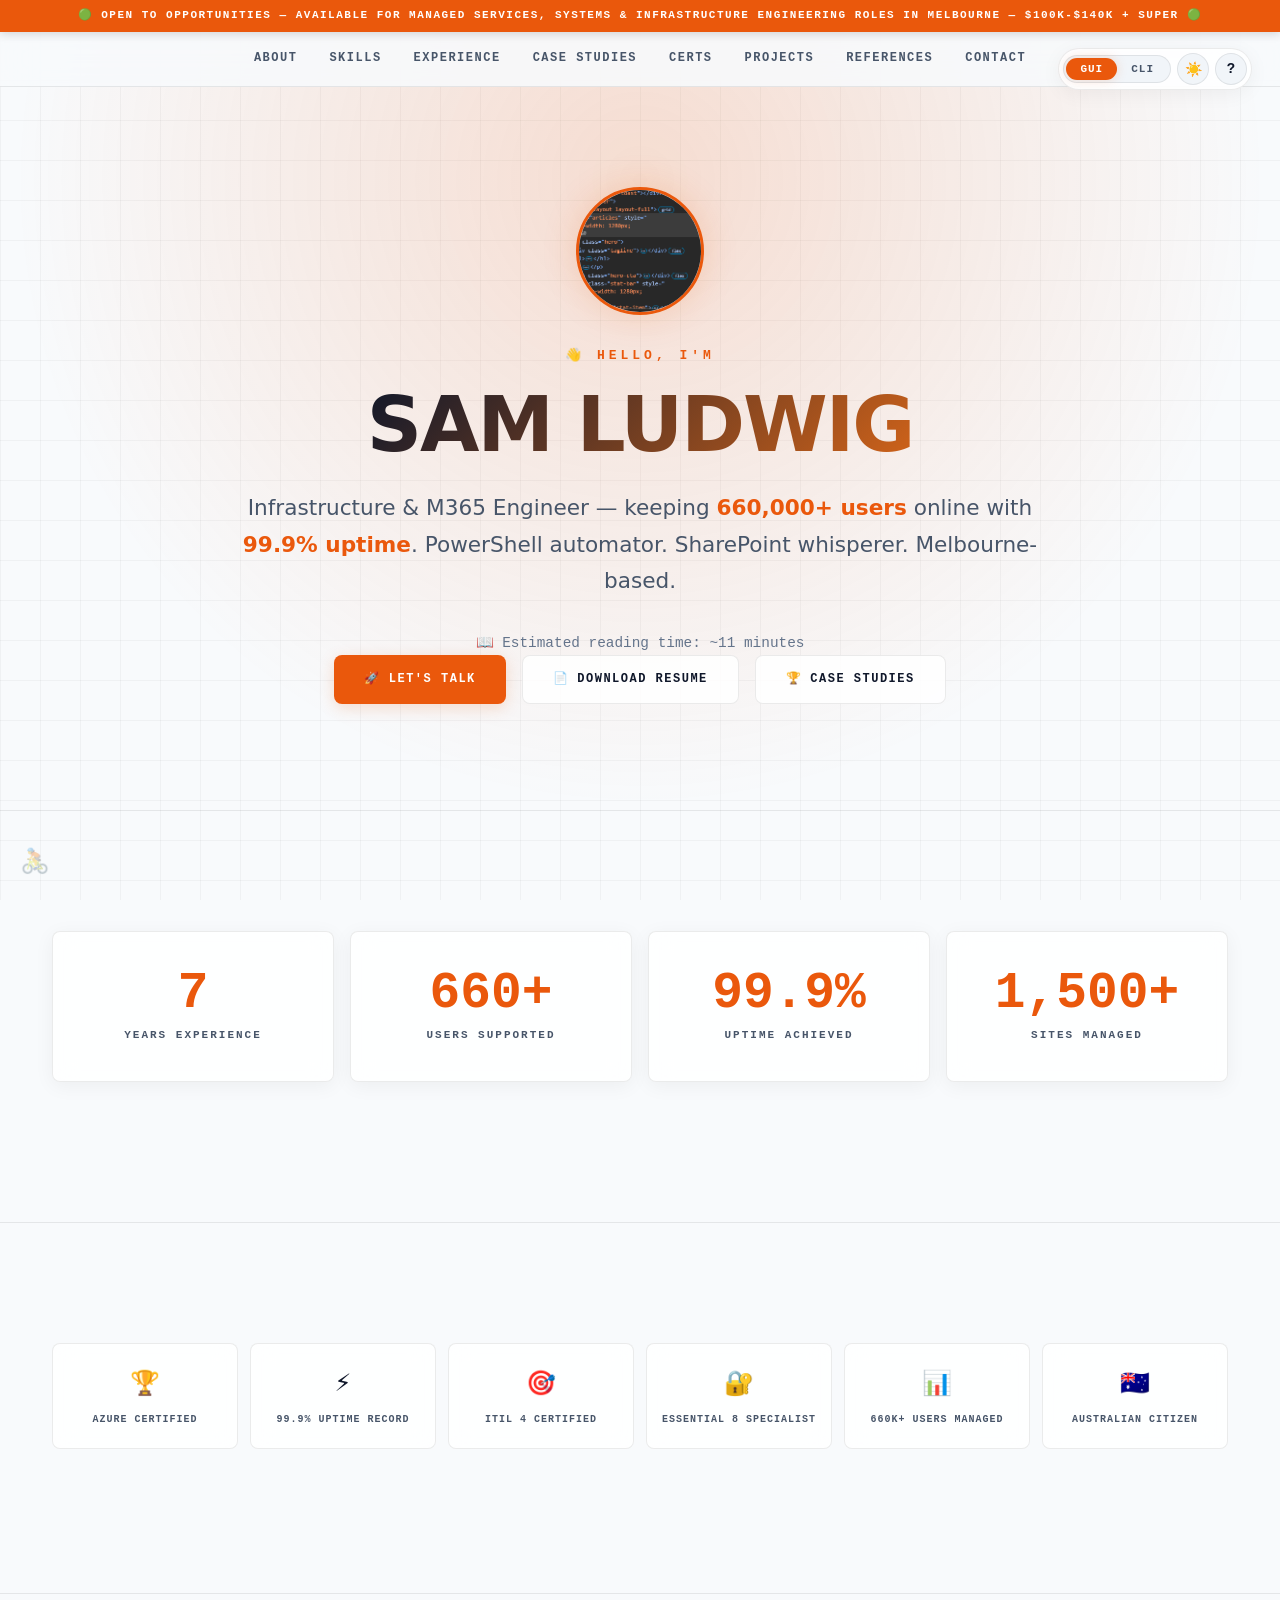
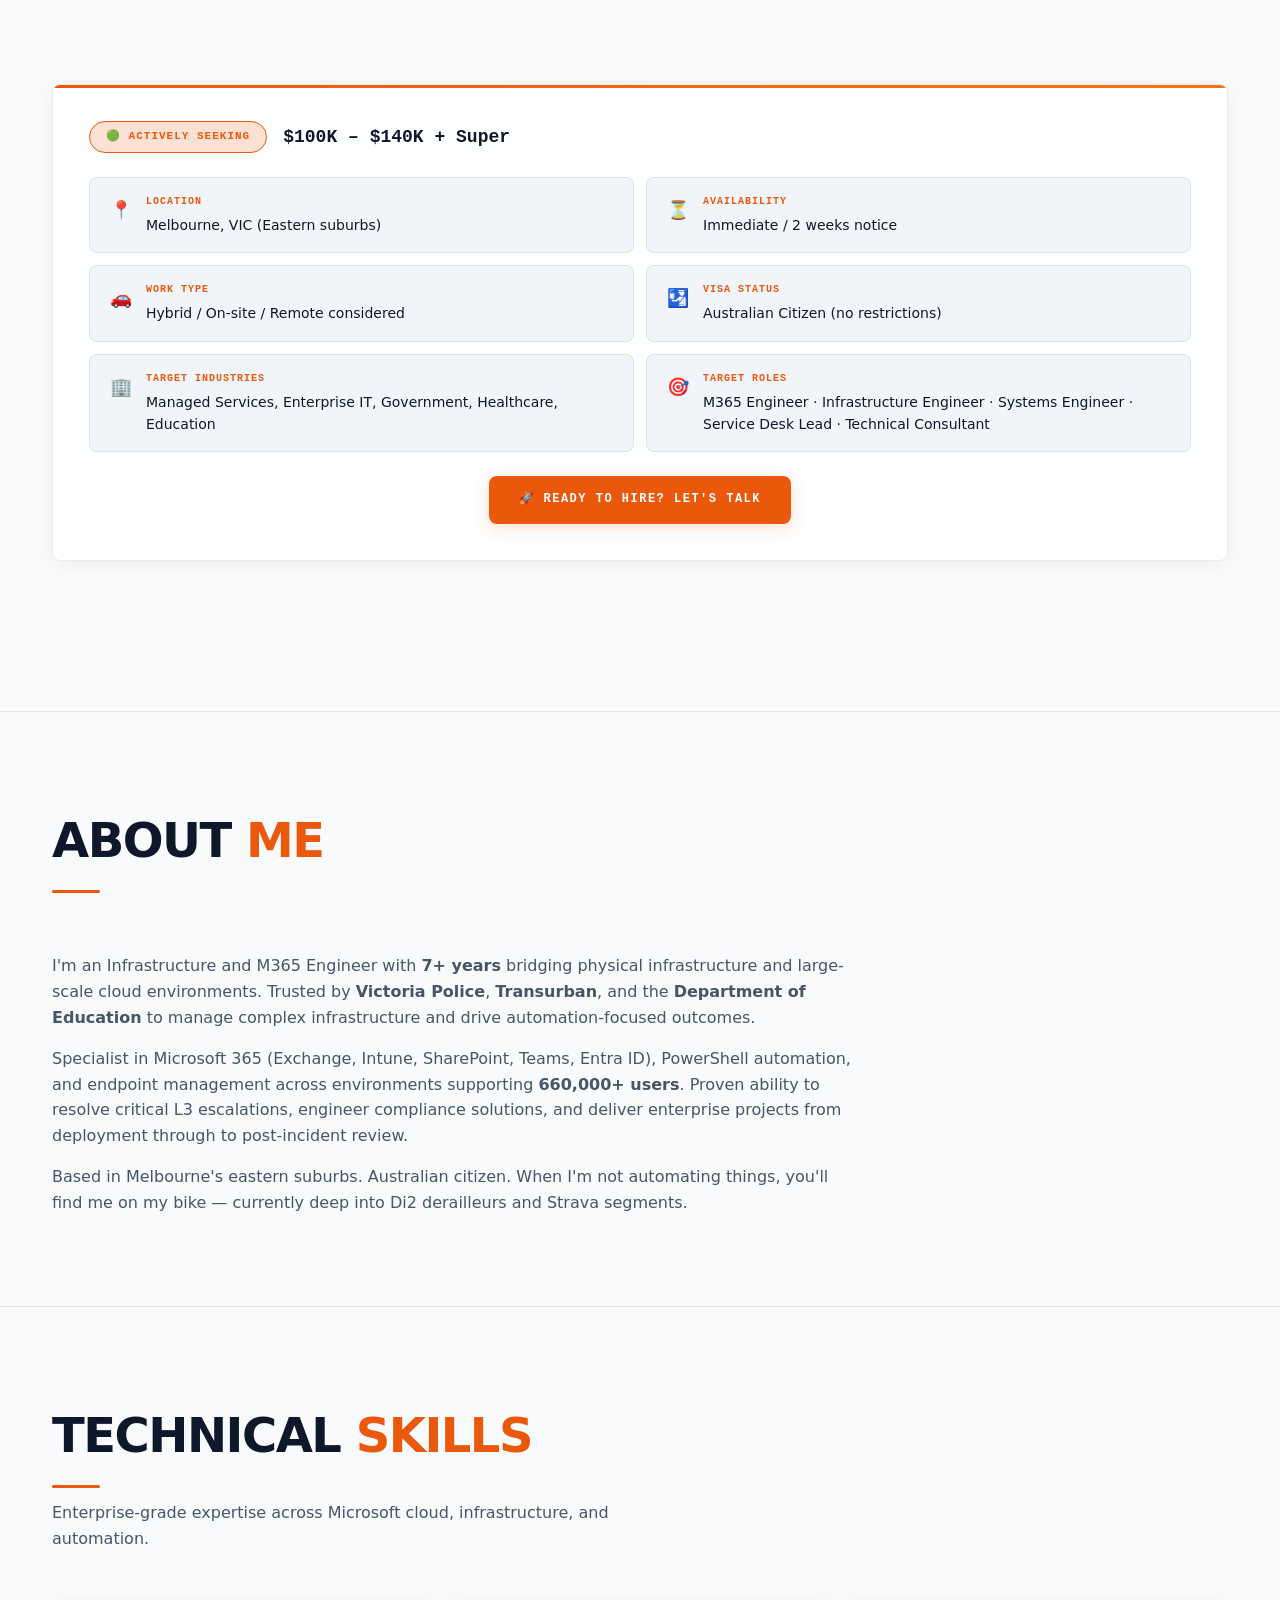
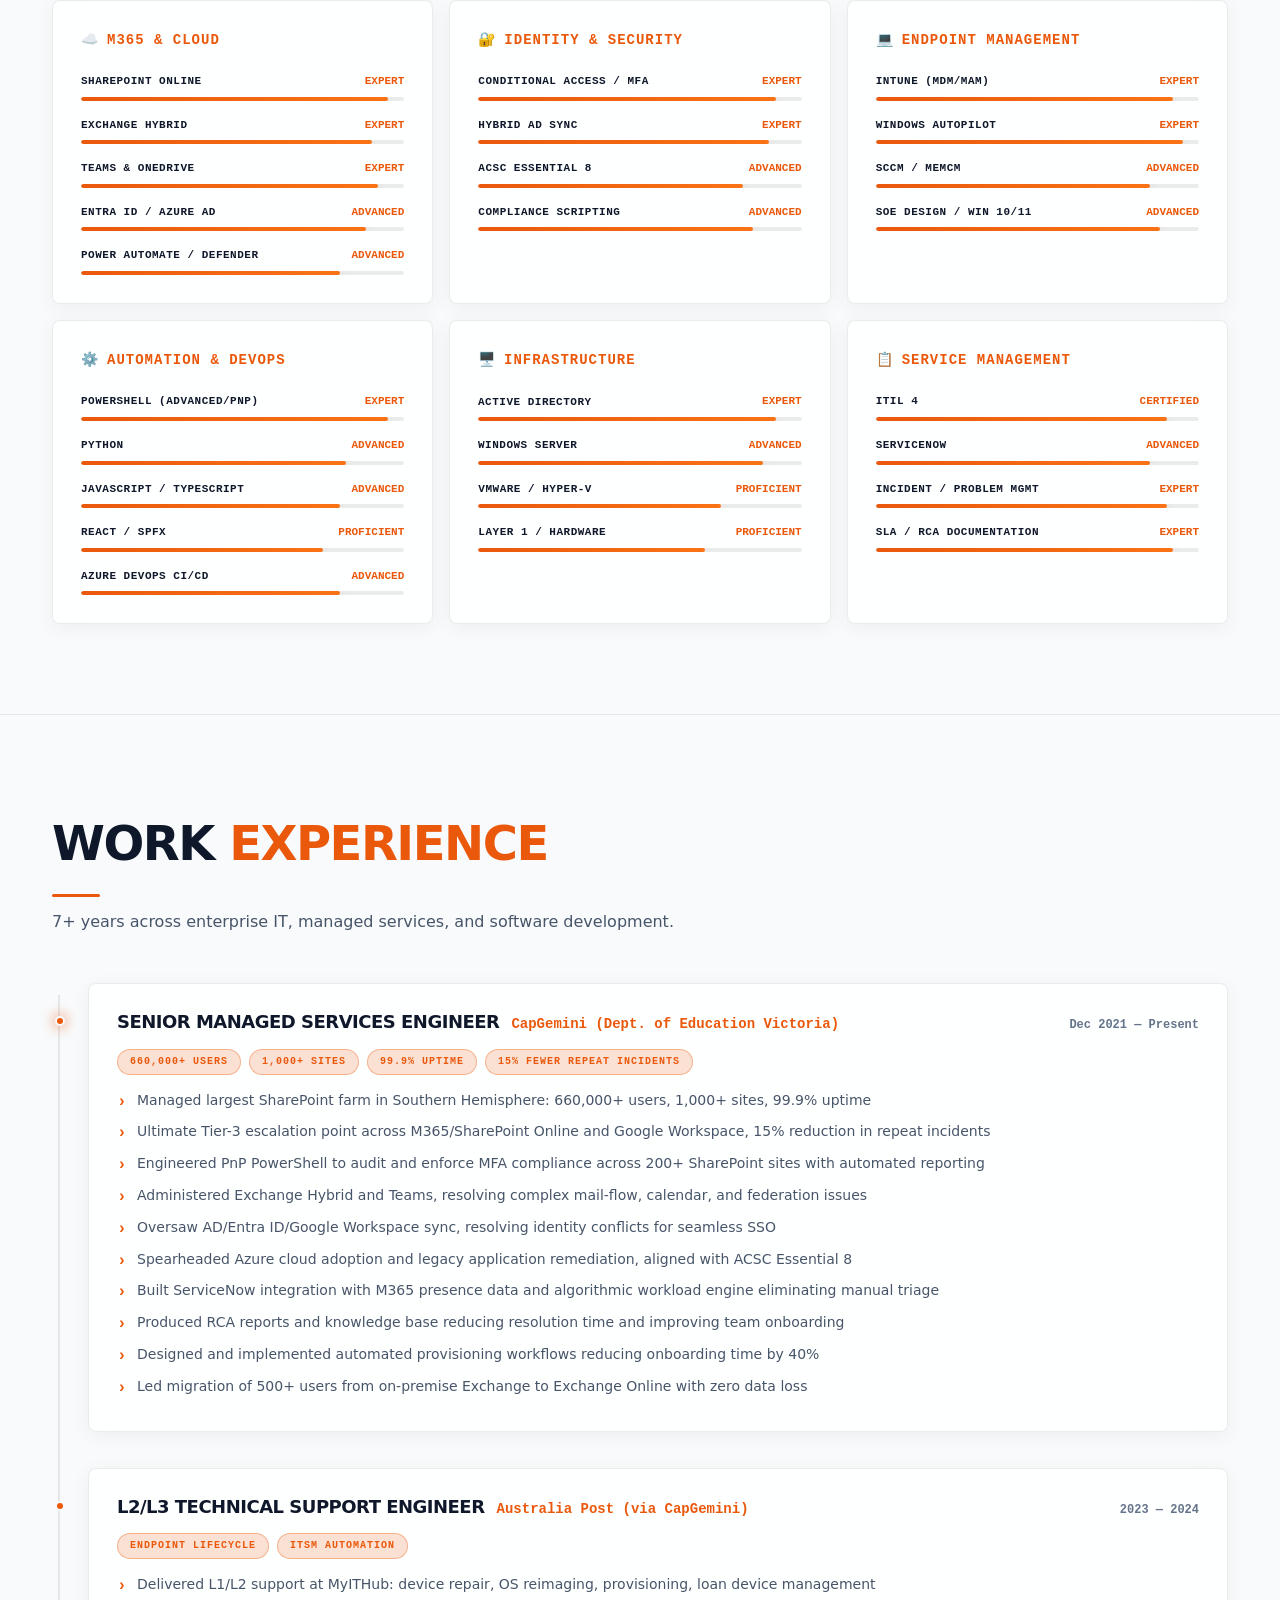
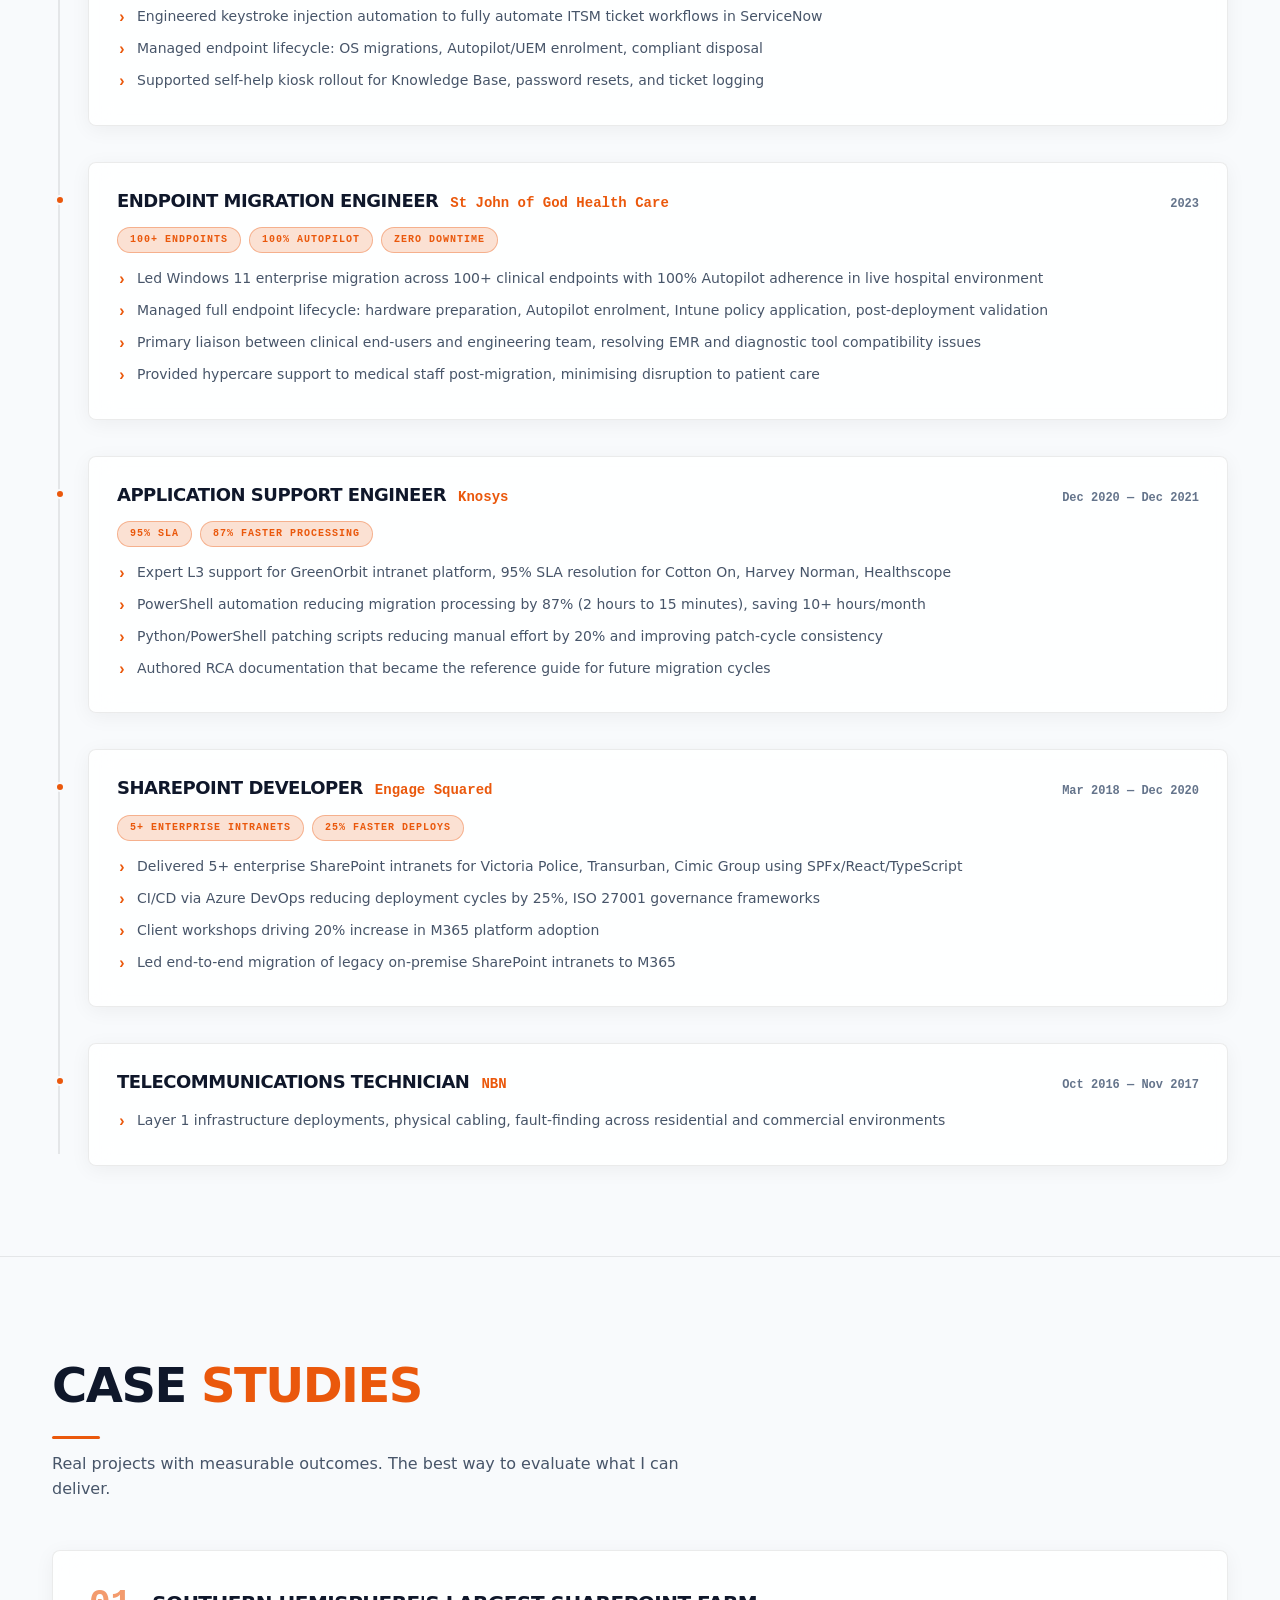
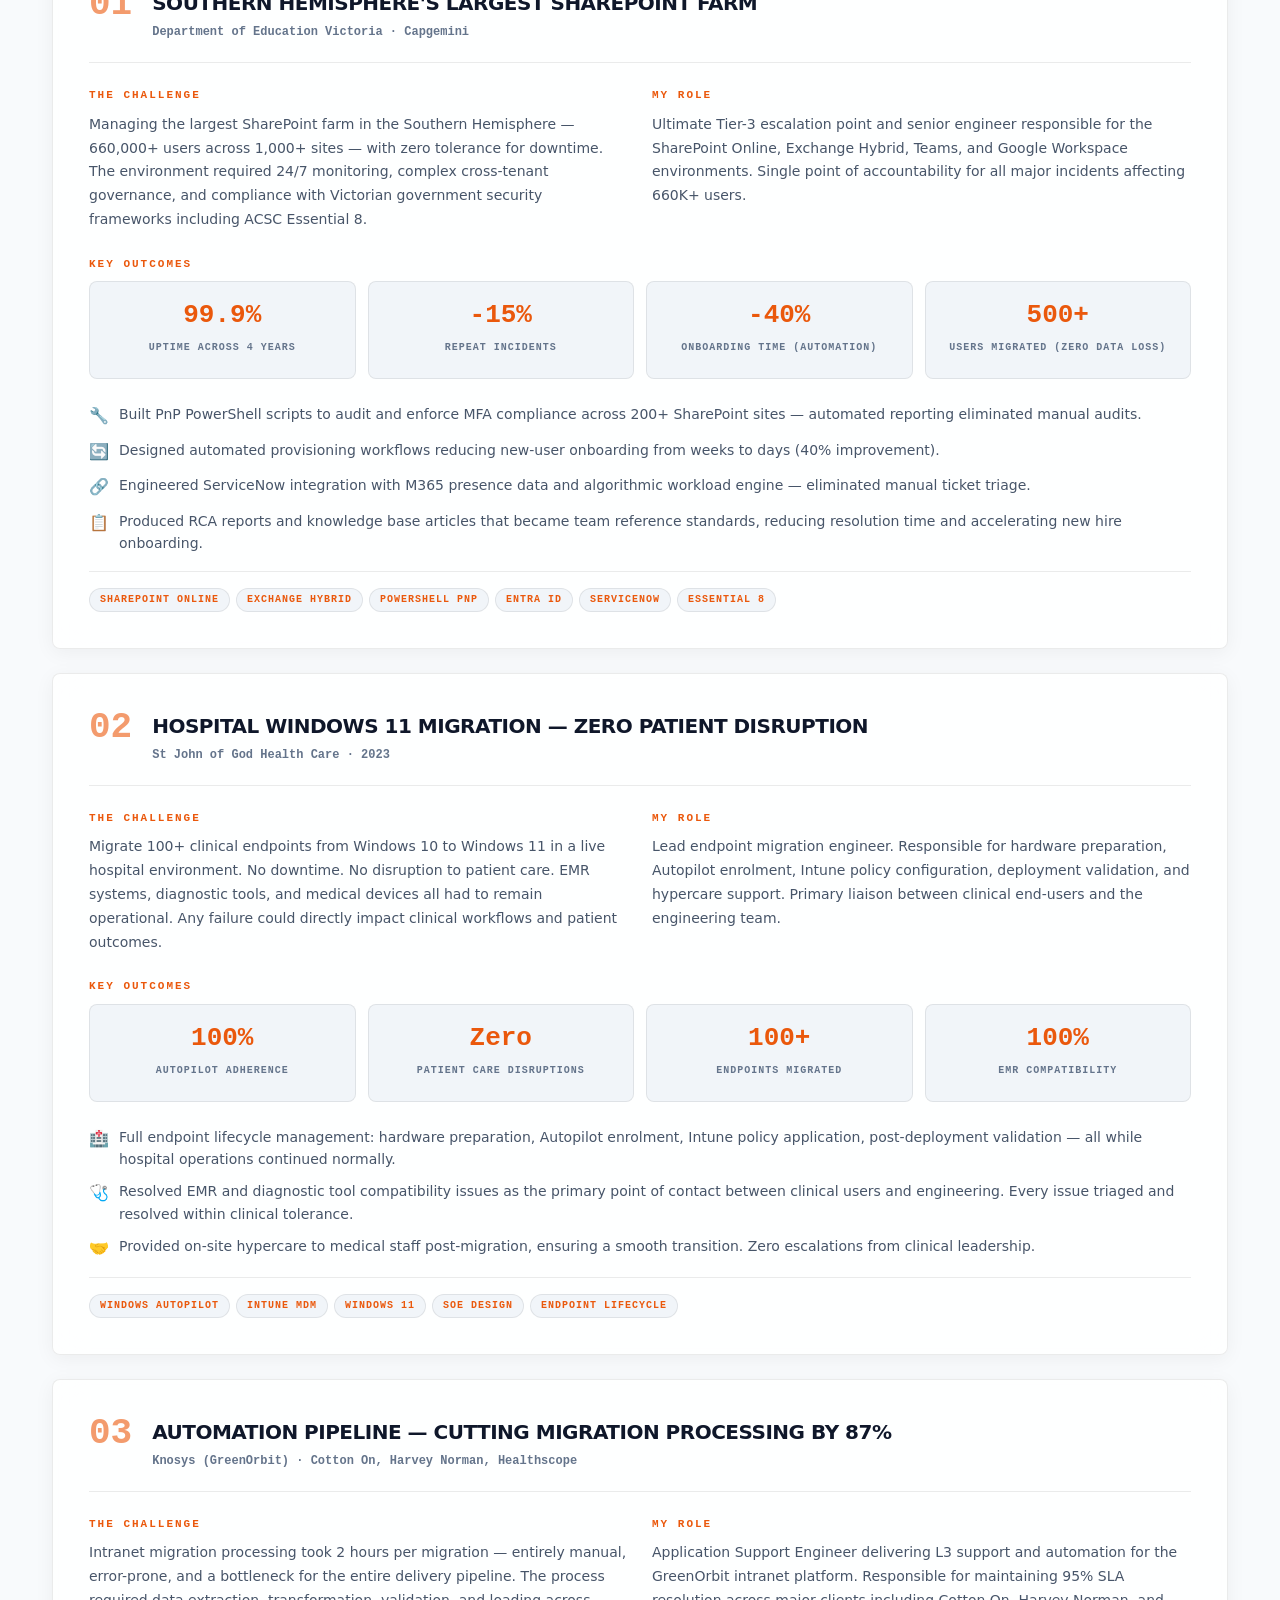
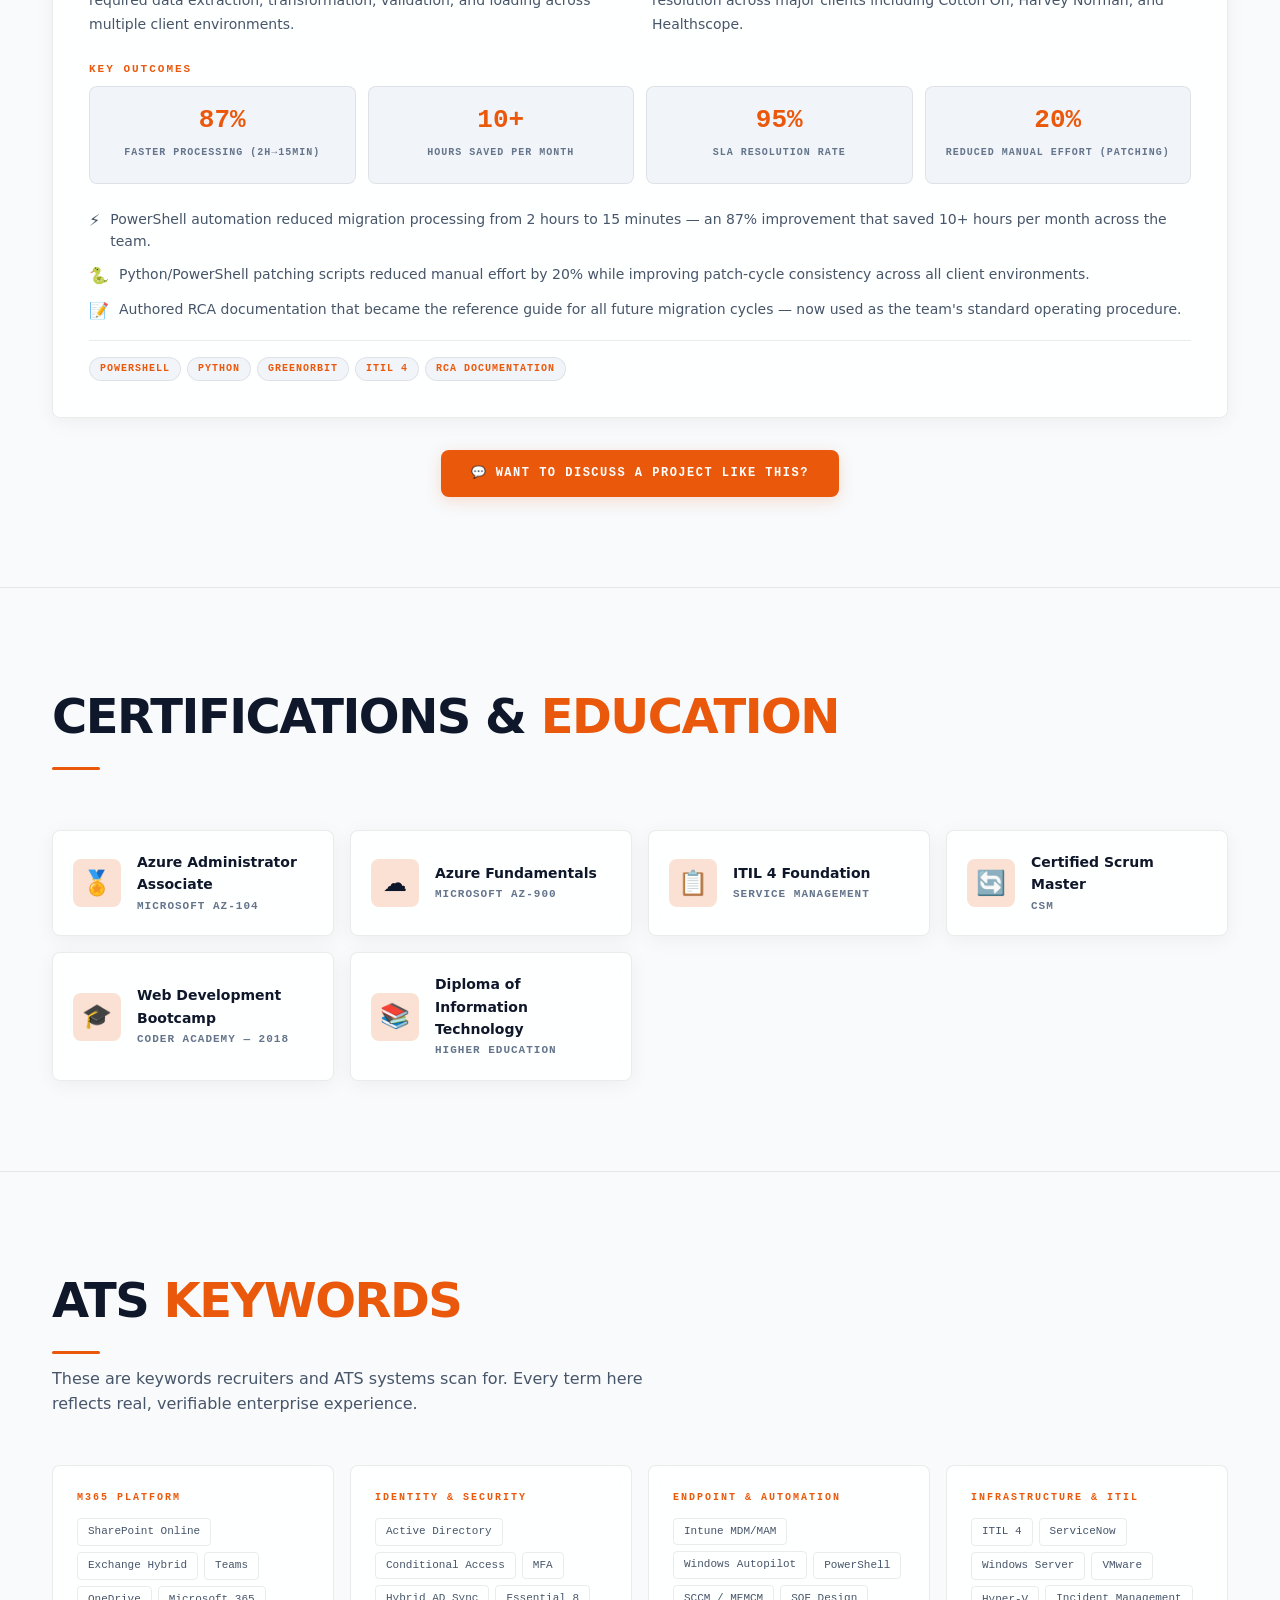
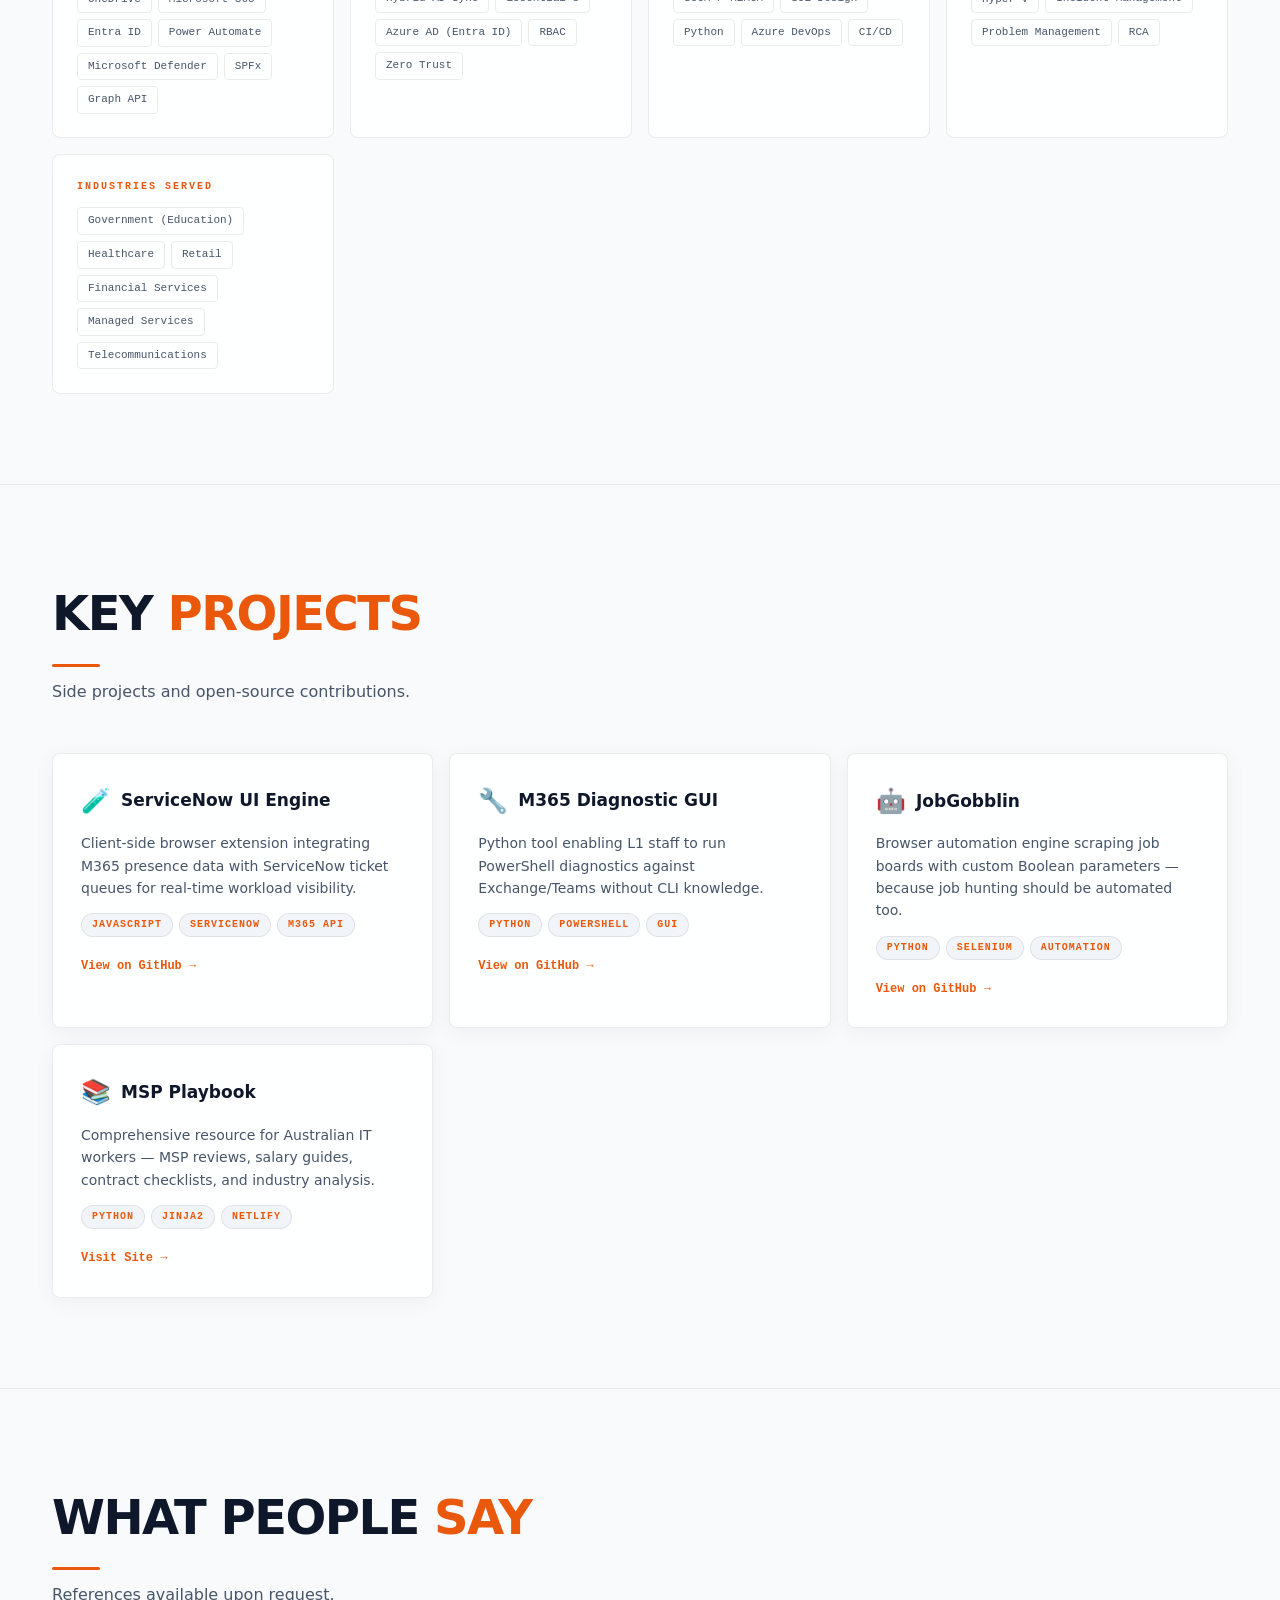
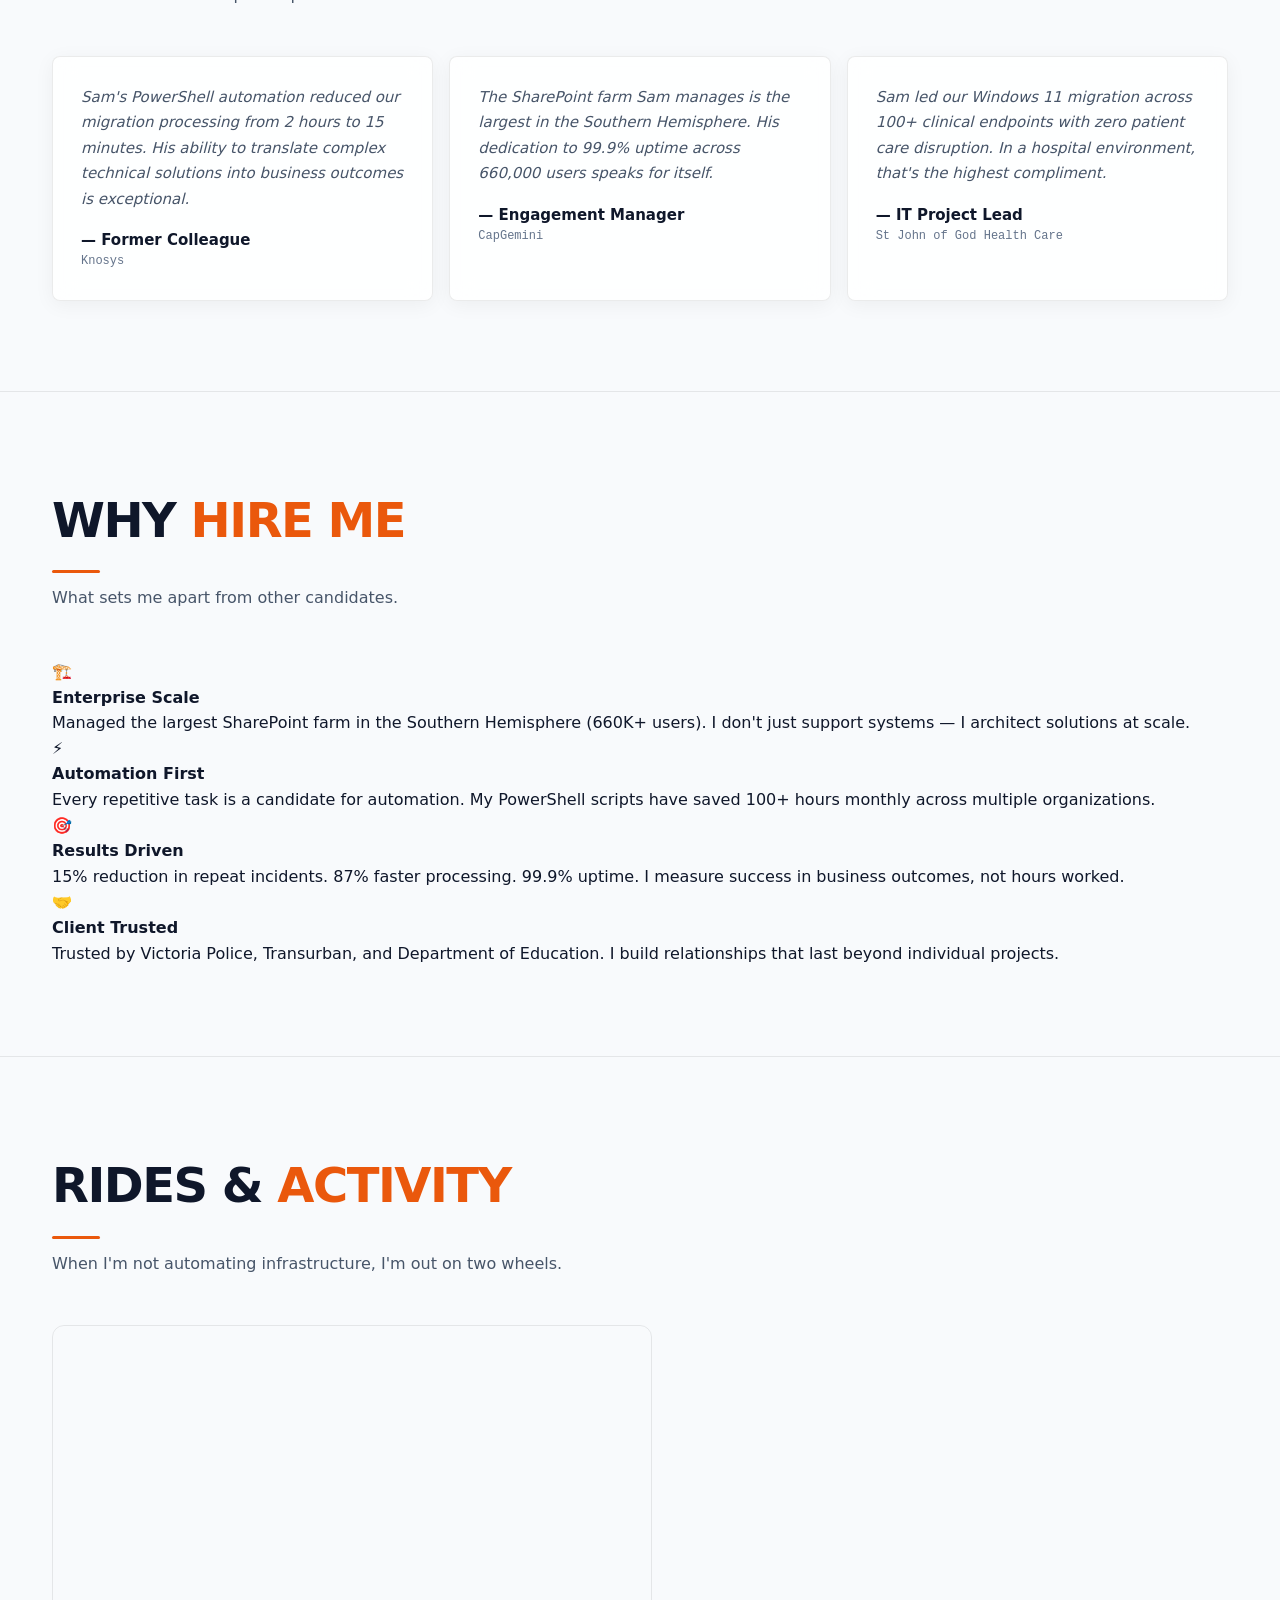
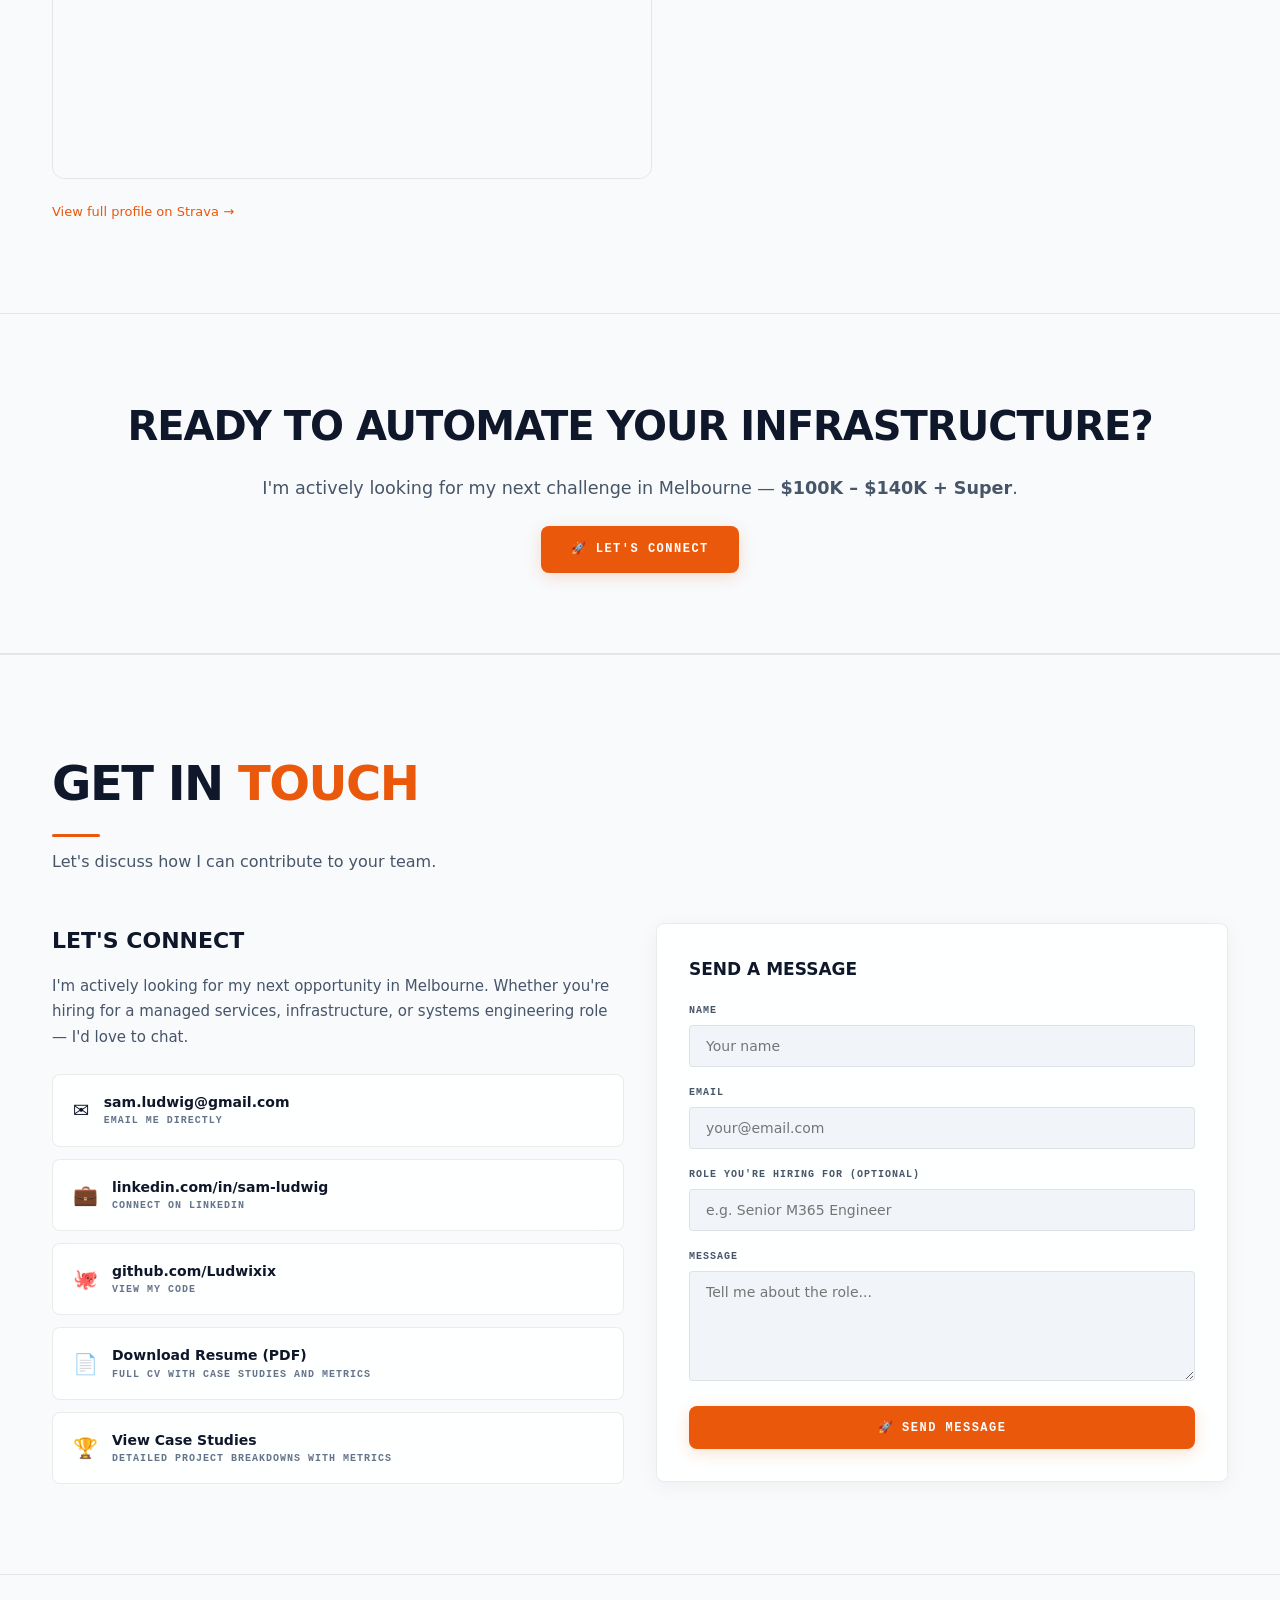
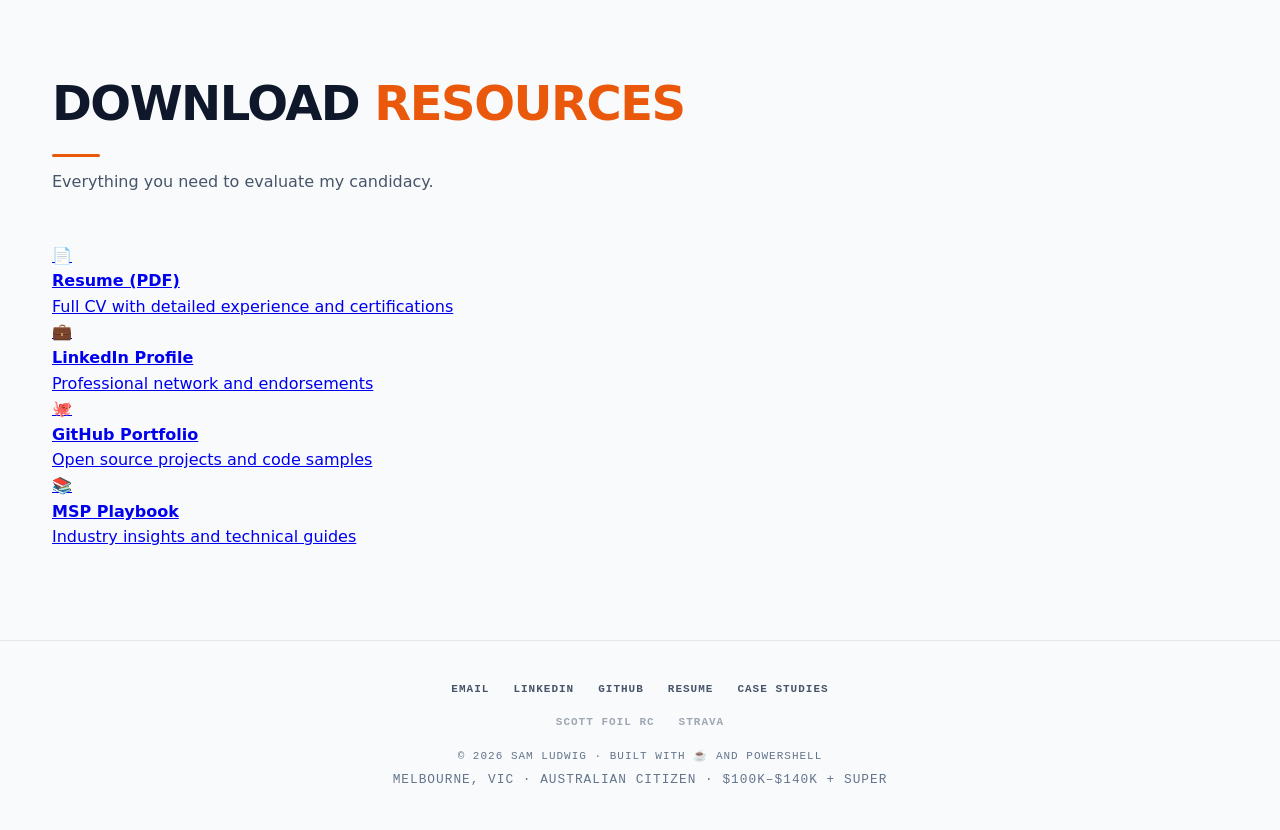
==== commit f812bba9: "feat: restore GitHub Pages deployment and overhaul design with dual theming - Add automated GitHub A" ====
--- a/index.html
+++ b/index.html
@@ -9,7 +9,7 @@
     <meta name="author" content="Sam Ludwig">
     <meta name="robots" content="index, follow">
     <meta name="theme-color" content="#0a0a0a">
-    <meta http-equiv="Content-Security-Policy" content="default-src 'self'; script-src 'self' 'unsafe-inline' https://gc.zgo.at https://formspree.io; style-src 'self' 'unsafe-inline'; img-src 'self' data:; connect-src 'self' https://formspree.io https://samludwig.au; font-src 'self';">
+    <meta http-equiv="Content-Security-Policy" content="default-src 'self'; script-src 'self' 'unsafe-inline' https://gc.zgo.at https://formspree.io; style-src 'self' 'unsafe-inline'; img-src 'self' data:; connect-src 'self' https://formspree.io https://samludwig.au https://ludwixix.github.io; font-src 'self';">
     <link rel="icon" type="image/svg+xml" href="favicon.svg">
     <link rel="preconnect" href="https://fonts.googleapis.com">
     <link rel="preconnect" href="https://fonts.gstatic.com" crossorigin>
@@ -59,9 +59,9 @@
     <meta property="og:title" content="Sam Ludwig | Infrastructure & M365 Engineer">
     <meta property="og:description" content="7+ years managing enterprise IT for 660,000+ users. Microsoft 365, Azure, PowerShell automation. Open to work in Melbourne, VIC.">
     <meta property="og:type" content="website">
-    <meta property="og:url" content="https://samludwig.au">
+    <meta property="og:url" content="https://ludwixix.github.io">
     <meta property="og:site_name" content="Sam Ludwig — Portfolio">
-    <meta property="og:image" content="https://samludwig.au/og-image-optimized.jpg">
+    <meta property="og:image" content="https://ludwixix.github.io/og-image-optimized.jpg">
     <meta property="og:image:width" content="1200">
     <meta property="og:image:height" content="630">
 
@@ -69,10 +69,10 @@
     <meta name="twitter:card" content="summary_large_image">
     <meta name="twitter:title" content="Sam Ludwig | Infrastructure & M365 Engineer">
     <meta name="twitter:description" content="7+ years managing enterprise IT for 660,000+ users. Open to work in Melbourne, VIC.">
-    <meta name="twitter:image" content="https://samludwig.au/og-image-optimized.jpg">
+    <meta name="twitter:image" content="https://ludwixix.github.io/og-image-optimized.jpg">
 
     <!-- Canonical -->
-    <link rel="canonical" href="https://samludwig.au">
+    <link rel="canonical" href="https://ludwixix.github.io">
 
     <!-- JSON-LD Structured Data -->
     <script type="application/ld+json">
@@ -80,8 +80,8 @@
         "@context": "https://schema.org",
         "@type": "Person",
         "name": "Sam Ludwig",
-        "url": "https://samludwig.au",
-        "image": "https://samludwig.au/og-image-optimized.jpg",
+        "url": "https://ludwixix.github.io",
+        "image": "https://ludwixix.github.io/og-image-optimized.jpg",
         "email": "sam.ludwig@gmail.com",
         "telephone": "+61405993245",
         "jobTitle": "Infrastructure & M365 Engineer",
@@ -139,14 +139,15 @@
         <span>🟢</span>
     </div>
 
-    <!-- Mode Toggle -->
-    <div class="mode-toggle" role="radiogroup" aria-label="View mode">
-        <button id="gui-btn" class="active" role="radio" aria-checked="true" onclick="setMode('gui')">GUI</button>
-        <button id="cli-btn" role="radio" aria-checked="false" onclick="setMode('cli')">CLI</button>
-    </div>
-
-    <!-- Theme Toggle -->
-    <button class="theme-toggle" id="theme-toggle" aria-label="Toggle dark/light mode" title="Toggle theme">🌙</button>
+    <!-- Floating Header Controls -->
+    <aside class="floating-controls" role="toolbar" aria-label="Display and interaction preferences">
+        <div class="mode-toggle" role="radiogroup" aria-label="View mode">
+            <button id="gui-btn" class="active" role="radio" aria-checked="true" onclick="setMode('gui')">GUI</button>
+            <button id="cli-btn" role="radio" aria-checked="false" onclick="setMode('cli')">CLI</button>
+        </div>
+        <button class="theme-toggle" id="theme-toggle" aria-label="Toggle dark/light mode" title="Toggle theme (L)">🌙</button>
+        <button class="shortcuts-trigger" id="shortcuts-trigger" aria-label="Keyboard shortcuts" title="Keyboard shortcuts (?)">?</button>
+    </aside>
 
     <!-- ==================== GUI MODE ==================== -->
     <div class="gui-mode" id="gui-mode">
@@ -1142,7 +1143,7 @@
                         <div class="contact-form">
                             <h3>Send a message</h3>
                             <form action="https://formspree.io/f/xvznrdzl" method="POST" aria-label="Contact form">
-                                <input type="hidden" name="_subject" value="New message from samludwig.au">
+                                <input type="hidden" name="_subject" value="New message from ludwixix.github.io">
                                 <input type="hidden" name="_captcha" value="true">
                                 <div class="form-group">
                                     <label for="name">Name</label>
@@ -1240,16 +1241,16 @@
     <!-- Easter Egg -->
     <div class="easter-egg" id="easter-egg" title="Psst... click me" role="button" aria-label="Easter egg" tabindex="0">🚴</div>
 
-    <!-- ==================== JAVASCRIPT ==================== -->
-    <script src="main.js"></script>
-
     <!-- Back to Top Button -->
     <button class="back-to-top" id="back-to-top" aria-label="Back to top">↑</button>
     
     <!-- Keyboard Shortcuts Modal -->
     <div class="shortcuts-modal" id="shortcuts-modal">
         <div class="shortcuts-content">
-            <h3>Keyboard Shortcuts</h3>
+            <div style="display: flex; justify-content: space-between; align-items: center; margin-bottom: 1.25rem;">
+                <h3 style="margin-bottom: 0;">Keyboard Shortcuts</h3>
+                <button id="close-shortcuts" aria-label="Close shortcuts modal" style="background: transparent; border: none; color: var(--text-dim); font-size: 20px; cursor: pointer; padding: 4px 8px; line-height: 1;">&times;</button>
+            </div>
             <div class="shortcut-row">
                 <span>Toggle GUI/CLI mode</span>
                 <span class="shortcut-key">G / C</span>
@@ -1274,8 +1275,11 @@
                 <span>Toggle dark/light mode</span>
                 <span class="shortcut-key">L</span>
             </div>
-            <p style="margin-top: 1rem; color: var(--text-dim); font-size: 0.85rem;">Press any key to close</p>
+            <p style="margin-top: 1rem; color: var(--text-dim); font-size: 0.85rem;">Press <kbd class="shortcut-key">Esc</kbd> or click anywhere to close</p>
         </div>
     </div>
+
+    <!-- ==================== JAVASCRIPT ==================== -->
+    <script src="main.js"></script>
 </body>
 </html>
--- a/styles.css
+++ b/styles.css
@@ -1,25 +1,37 @@
 /* ============================================================
-   styles.css — Sam Ludwig | samludwig.au
-   Layout & info from main@162d3ff  |  Vulcan visual theming
+   styles.css — Sam Ludwig | Infrastructure & M365 Engineer
+   High-performance Glassmorphic Portfolio with Dual Theming
    ============================================================ */
 
 *, *::before, *::after { box-sizing: border-box; margin: 0; padding: 0; }
 
-:root {
-    /* Vulcan Forge Palette */
-    --bg: #050505;
-    --bg-card: #0d0d0d;
-    --bg-card-hover: #151515;
-    --border: #1a1a1a;
-    --border-accent: rgba(255, 69, 0, 0.3);
-    --text: #f0f0f0;
-    --text-muted: #a0a0a0;
-    --text-dim: #606060;
-
-    --accent: #ff4500;
-    --accent-glow: rgba(255, 69, 0, 0.25);
+:root, [data-theme="dark"] {
+    /* Modern Glassmorphic Dark Palette */
+    --bg: #09090b;
+    --bg-card: rgba(18, 18, 22, 0.75);
+    --bg-card-hover: rgba(26, 26, 32, 0.9);
+    --bg-surface: #121216;
+    --border: rgba(255, 255, 255, 0.08);
+    --border-hover: rgba(255, 255, 255, 0.2);
+    --border-accent: rgba(255, 85, 0, 0.35);
+    --text: #f4f4f5;
+    --text-muted: #a1a1aa;
+    --text-dim: #71717a;
+
+    --accent: #ff5500;
+    --accent-glow: rgba(255, 85, 0, 0.22);
     --accent-dim: #cc3700;
     --accent-bright: #ff6a00;
+
+    --nav-bg: rgba(9, 9, 11, 0.85);
+    --banner-bg: #ff5500;
+    --banner-color: #000000;
+    --terminal-bg: #0a0a0c;
+    --terminal-header-bg: #141418;
+    --terminal-border: #1f1f23;
+    --grid-dot: rgba(255, 255, 255, 0.02);
+    --shadow-card: 0 4px 24px rgba(0, 0, 0, 0.4);
+    --shadow-hover: 0 10px 30px rgba(0, 0, 0, 0.5), 0 0 20px var(--accent-glow);
 
     --blue: #60a5fa;
     --purple: #a78bfa;
@@ -29,13 +41,41 @@
     --pink: #f472b6;
     --cyan: #22d3ee;
     --terminal-green: #33ff88;
-    --terminal-bg: #0a0a0a;
 
     --font-mono: 'JetBrains Mono', 'Fira Code', 'SF Mono', 'Cascadia Code', Consolas, monospace;
     --font-sans: 'Inter', system-ui, -apple-system, BlinkMacSystemFont, 'Segoe UI', Roboto, sans-serif;
-    --max-w: 1200px;
-    --radius: 2px;
-    --radius-sm: 2px;
+    --max-w: 1240px;
+    --radius: 8px;
+    --radius-sm: 4px;
+}
+
+[data-theme="light"] {
+    /* Sleek Modern Light Palette */
+    --bg: #f8fafc;
+    --bg-card: rgba(255, 255, 255, 0.85);
+    --bg-card-hover: rgba(255, 255, 255, 0.98);
+    --bg-surface: #f1f5f9;
+    --border: rgba(0, 0, 0, 0.08);
+    --border-hover: rgba(0, 0, 0, 0.18);
+    --border-accent: rgba(234, 88, 12, 0.35);
+    --text: #0f172a;
+    --text-muted: #475569;
+    --text-dim: #64748b;
+
+    --accent: #ea580c;
+    --accent-glow: rgba(234, 88, 12, 0.18);
+    --accent-dim: #c2410c;
+    --accent-bright: #f97316;
+
+    --nav-bg: rgba(248, 250, 252, 0.88);
+    --banner-bg: #ea580c;
+    --banner-color: #ffffff;
+    --terminal-bg: #0f172a;
+    --terminal-header-bg: #1e293b;
+    --terminal-border: #334155;
+    --grid-dot: rgba(0, 0, 0, 0.035);
+    --shadow-card: 0 4px 20px rgba(0, 0, 0, 0.05);
+    --shadow-hover: 0 10px 30px rgba(0, 0, 0, 0.08), 0 0 16px var(--accent-glow);
 }
 
 html { scroll-behavior: smooth; }
@@ -47,110 +87,164 @@
     line-height: 1.6;
     overflow-x: hidden;
     -webkit-font-smoothing: antialiased;
-}
-
-/* Grid Texture — Vulcan industrial feel */
+    transition: background-color 0.3s ease, color 0.3s ease;
+}
+
+/* Subtle Matrix/Grid Backdrop */
 body::before {
     content: '';
     position: fixed;
     top: 0; left: 0; width: 100%; height: 100%;
     background-image:
-        radial-gradient(circle at 50% 50%, rgba(255, 69, 0, 0.06) 0%, transparent 70%),
-        linear-gradient(rgba(255, 255, 255, 0.015) 1px, transparent 1px),
-        linear-gradient(90deg, rgba(255, 255, 255, 0.015) 1px, transparent 1px);
+        radial-gradient(circle at 50% 20%, var(--accent-glow) 0%, transparent 65%),
+        linear-gradient(var(--grid-dot) 1px, transparent 1px),
+        linear-gradient(90deg, var(--grid-dot) 1px, transparent 1px);
     background-size: 100% 100%, 40px 40px, 40px 40px;
     z-index: -1;
     pointer-events: none;
 }
 
-::selection { background: var(--accent); color: #000; }
-
-.container { max-width: var(--max-w); margin: 0 auto; padding: 0 40px; }
-
-/* ========== MODE TOGGLE ========== */
-.mode-toggle {
-    position: fixed; top: 20px; right: 20px; z-index: 1000;
+::selection { background: var(--accent); color: #fff; }
+
+.container { max-width: var(--max-w); margin: 0 auto; padding: 0 32px; }
+
+/* ========== OPEN TO WORK BANNER ========== */
+.open-banner {
+    position: fixed; top: 0; left: 0; right: 0; z-index: 10001;
+    background: var(--banner-bg); color: var(--banner-color);
+    text-align: center; padding: 7px 16px;
+    font-family: var(--font-mono); font-size: 11px;
+    text-transform: uppercase; letter-spacing: 1.5px; font-weight: 700;
+    box-shadow: 0 2px 10px rgba(0, 0, 0, 0.15);
+}
+
+/* ========== FLOATING CONTROLS TOOLBAR ========== */
+.floating-controls {
+    position: fixed;
+    top: 48px;
+    right: 28px;
+    z-index: 10002;
     display: flex;
+    align-items: center;
+    gap: 6px;
     background: var(--bg-card);
     border: 1px solid var(--border);
-    overflow: hidden;
-    backdrop-filter: blur(12px);
+    padding: 4px;
+    border-radius: 9999px;
+    backdrop-filter: blur(16px);
+    -webkit-backdrop-filter: blur(16px);
+    box-shadow: var(--shadow-card);
+    transition: all 0.3s ease;
+}
+.floating-controls:hover {
+    border-color: var(--border-hover);
+}
+
+.mode-toggle {
+    display: flex;
+    background: var(--bg-surface);
+    border-radius: 9999px;
+    padding: 2px;
+    border: 1px solid var(--border);
 }
 .mode-toggle button {
-    padding: 8px 16px; border: none; background: transparent;
-    color: var(--text-muted); font-family: var(--font-mono); font-size: 12px;
-    text-transform: uppercase; letter-spacing: 1px;
-    cursor: pointer; transition: all 0.3s;
-}
-.mode-toggle button.active { background: var(--accent); color: #000; font-weight: 700; }
-.mode-toggle button:hover:not(.active) { color: var(--text); }
-
-/* ========== THEME TOGGLE ========== */
-.theme-toggle {
-    position: fixed; top: 20px; right: 100px; z-index: 1000;
-    width: 40px; height: 40px;
-    background: var(--bg-card); border: 1px solid var(--border);
-    color: var(--text); cursor: pointer;
-    font-size: 18px; display: flex; align-items: center; justify-content: center;
-    transition: all 0.3s;
-}
-.theme-toggle:hover { border-color: var(--accent); }
-
-/* ========== OPEN BANNER ========== */
-.open-banner {
-    position: fixed; top: 0; left: 0; right: 0; z-index: 999;
-    background: var(--accent); color: #000;
-    text-align: center; padding: 8px 16px;
-    font-family: var(--font-mono); font-size: 11px;
-    text-transform: uppercase; letter-spacing: 2px; font-weight: 700;
-    animation: bannerPulse 3s ease-in-out infinite;
-}
-@keyframes bannerPulse { 0%,100% { opacity: 1 } 50% { opacity: 0.85 } }
+    padding: 5px 14px;
+    border: none;
+    background: transparent;
+    color: var(--text-muted);
+    font-family: var(--font-mono);
+    font-size: 11px;
+    font-weight: 700;
+    text-transform: uppercase;
+    letter-spacing: 1px;
+    border-radius: 9999px;
+    cursor: pointer;
+    transition: all 0.2s ease;
+}
+.mode-toggle button.active {
+    background: var(--accent);
+    color: #fff;
+    box-shadow: 0 0 12px var(--accent-glow);
+}
+.mode-toggle button:hover:not(.active) {
+    color: var(--text);
+}
+
+.theme-toggle, .shortcuts-trigger {
+    width: 32px;
+    height: 32px;
+    border-radius: 50%;
+    background: var(--bg-surface);
+    border: 1px solid var(--border);
+    color: var(--text);
+    cursor: pointer;
+    display: flex;
+    align-items: center;
+    justify-content: center;
+    font-size: 14px;
+    font-family: var(--font-mono);
+    font-weight: 700;
+    transition: all 0.2s ease;
+}
+.theme-toggle:hover, .shortcuts-trigger:hover {
+    border-color: var(--accent);
+    color: var(--accent);
+    transform: translateY(-1px);
+}
 
 /* ========== NAVIGATION ========== */
 nav {
-    position: fixed; top: 34px; left: 0; right: 0; z-index: 998;
-    padding: 16px 40px;
-    background: rgba(5, 5, 5, 0.85);
+    position: fixed; top: 31px; left: 0; right: 0; z-index: 10000;
+    padding: 14px 40px;
+    background: var(--nav-bg);
     backdrop-filter: blur(16px);
+    -webkit-backdrop-filter: blur(16px);
     border-bottom: 1px solid var(--border);
-    display: flex; justify-content: center; gap: 40px;
+    display: flex; justify-content: center; gap: 32px;
+    transition: background 0.3s ease, border-color 0.3s ease;
 }
 nav a {
     color: var(--text-muted); text-decoration: none;
     font-family: var(--font-mono); font-size: 12px;
-    text-transform: uppercase; letter-spacing: 2px;
-    transition: color 0.2s;
+    text-transform: uppercase; letter-spacing: 1.5px;
+    font-weight: 600;
+    transition: color 0.2s ease;
+    padding: 4px 0;
 }
 nav a:hover, nav a:focus, nav a.active { color: var(--accent); outline: none; }
-nav a.active { border-bottom: 1px solid var(--accent); padding-bottom: 4px; }
-nav a:focus-visible { outline: 1px solid var(--accent); outline-offset: 4px; }
-
-/* ========== HAMBURGER NAV ========== */
+nav a.active { border-bottom: 2px solid var(--accent); }
+nav a:focus-visible { outline: 2px solid var(--accent); outline-offset: 4px; }
+
+/* Hamburger Navigation for Mobile */
 .nav-hamburger {
-    display: none; position: fixed; top: 44px; right: 20px; z-index: 999;
-    width: 32px; height: 32px; background: transparent; border: none;
-    cursor: pointer; flex-direction: column; justify-content: center; gap: 5px;
+    display: none; position: fixed; top: 38px; left: 16px; z-index: 10003;
+    width: 36px; height: 36px;
+    background: var(--bg-card);
+    border: 1px solid var(--border);
+    border-radius: 6px;
+    cursor: pointer; flex-direction: column; justify-content: center; align-items: center; gap: 4px;
+    backdrop-filter: blur(12px);
 }
 .nav-hamburger span {
-    display: block; width: 24px; height: 2px; background: var(--accent);
-    transition: all 0.3s;
-}
-
-/* ========== SKIP LINK ========== */
+    display: block; width: 18px; height: 2px; background: var(--text);
+    transition: all 0.3s ease;
+}
+
+/* Skip Link for Accessibility */
 .skip-link {
     position: absolute; top: -100%; left: 16px;
-    background: var(--accent); color: #000;
+    background: var(--accent); color: #fff;
     padding: 8px 16px; font-family: var(--font-mono);
-    font-size: 12px; font-weight: 600; z-index: 10000; text-decoration: none;
+    font-size: 12px; font-weight: 600; z-index: 100000; text-decoration: none;
+    border-radius: 4px;
 }
 .skip-link:focus { top: 16px; }
 
-/* ========== SCROLL PROGRESS ========== */
+/* Scroll Progress Bar */
 .scroll-progress {
-    position: fixed; top: 0; left: 0; height: 2px;
-    background: var(--accent);
-    z-index: 10001; width: 0%; transition: width 0.1s;
+    position: fixed; top: 0; left: 0; height: 3px;
+    background: linear-gradient(90deg, var(--accent), var(--accent-bright));
+    z-index: 10004; width: 0%; transition: width 0.1s;
 }
 
 /* ========== GUI MODE ========== */
@@ -159,37 +253,44 @@
 
 /* ========== HERO ========== */
 .hero {
-    min-height: 100vh;
+    min-height: 90vh;
     display: flex; align-items: center; justify-content: center;
     text-align: center;
-    padding: 140px 24px 80px;
+    padding: 160px 24px 80px;
     position: relative;
 }
-.hero-content { max-width: 900px; }
+.hero-content { max-width: 920px; margin: 0 auto; }
 .hero-content img {
-    width: 120px; height: 120px; border-radius: 50%;
-    object-fit: cover; border: 2px solid var(--accent);
+    width: 128px; height: 128px; border-radius: 50%;
+    object-fit: cover; border: 3px solid var(--accent);
     margin-bottom: 1.5rem;
-    box-shadow: 0 0 30px var(--accent-glow);
-}
+    box-shadow: 0 0 35px var(--accent-glow);
+    transition: transform 0.3s ease;
+}
+.hero-content img:hover { transform: scale(1.04); }
 .hero-greeting {
     font-family: var(--font-mono); font-size: 13px;
-    color: var(--accent); margin-bottom: 20px;
-    text-transform: uppercase; letter-spacing: 4px;
+    color: var(--accent); margin-bottom: 18px;
+    text-transform: uppercase; letter-spacing: 4px; font-weight: 700;
     opacity: 0; animation: fadeUp 0.6s 0.2s forwards;
 }
 .hero h1 {
-    font-size: clamp(2.5rem, 6vw, 4.5rem);
-    font-weight: 900; line-height: 0.95;
-    letter-spacing: -3px; text-transform: uppercase;
+    font-size: clamp(2.8rem, 6.5vw, 4.8rem);
+    font-weight: 900; line-height: 1.05;
+    letter-spacing: -2px; text-transform: uppercase;
     margin-bottom: 24px;
     opacity: 0; animation: fadeUp 0.6s 0.4s forwards;
 }
-.hero h1 .gradient { color: var(--text); }
+.hero h1 .gradient {
+    background: linear-gradient(135deg, var(--text) 0%, var(--accent-bright) 120%);
+    -webkit-background-clip: text;
+    -webkit-text-fill-color: transparent;
+}
 .hero-tagline {
-    font-size: clamp(1.1rem, 2vw, 1.3rem);
+    font-size: clamp(1.1rem, 2vw, 1.35rem);
     color: var(--text-muted); margin-bottom: 32px;
-    max-width: 800px; margin-left: auto; margin-right: auto;
+    max-width: 820px; margin-left: auto; margin-right: auto;
+    line-height: 1.7;
     opacity: 0; animation: fadeUp 0.6s 0.6s forwards;
 }
 .hero-tagline strong { color: var(--accent); }
@@ -199,7 +300,7 @@
 }
 .reading-time {
     font-family: var(--font-mono); font-size: 12px;
-    color: var(--text-dim); margin-top: 1rem;
+    color: var(--text-dim); margin-top: 1.25rem;
     opacity: 0; animation: fadeUp 0.6s 1s forwards;
 }
 
@@ -211,75 +312,99 @@
 /* ========== BUTTONS ========== */
 .btn {
     display: inline-flex; align-items: center; gap: 8px;
-    padding: 14px 32px;
+    padding: 14px 30px;
     font-family: var(--font-mono); font-size: 12px;
-    text-transform: uppercase; letter-spacing: 2px;
+    font-weight: 700;
+    text-transform: uppercase; letter-spacing: 1.5px;
     text-decoration: none; cursor: pointer; border: none;
-    transition: all 0.3s;
+    border-radius: var(--radius);
+    transition: all 0.3s ease;
 }
 .btn-primary {
-    background: var(--accent); color: #000; font-weight: 700;
+    background: var(--accent); color: #fff;
+    box-shadow: 0 4px 16px var(--accent-glow);
 }
 .btn-primary:hover {
     background: var(--accent-bright);
-    box-shadow: 0 0 30px var(--accent-glow);
+    box-shadow: 0 6px 24px var(--accent-glow);
     transform: translateY(-2px);
 }
 .btn-secondary {
-    background: transparent; color: var(--text);
+    background: var(--bg-card); color: var(--text);
     border: 1px solid var(--border);
-}
-.btn-secondary:hover { border-color: var(--accent); color: var(--accent); transform: translateY(-2px); }
+    backdrop-filter: blur(8px);
+}
+.btn-secondary:hover {
+    border-color: var(--accent);
+    color: var(--accent);
+    background: var(--bg-card-hover);
+    transform: translateY(-2px);
+}
 .btn:focus-visible { outline: 2px solid var(--accent); outline-offset: 3px; }
 
 /* ========== TRUST SIGNALS ========== */
 .trust-grid {
-    display: grid; grid-template-columns: repeat(6, 1fr); gap: 1px;
-    padding: 40px 0; border: 1px solid var(--border);
+    display: grid; grid-template-columns: repeat(6, 1fr); gap: 12px;
+    padding: 30px 0; margin-bottom: 24px;
 }
 .trust-item {
     display: flex; flex-direction: column; align-items: center;
-    gap: 8px; padding: 24px 12px;
-    background: var(--bg);
-    transition: background 0.3s;
-}
-.trust-item:hover { background: var(--bg-card); }
+    gap: 10px; padding: 20px 12px;
+    background: var(--bg-card);
+    border: 1px solid var(--border);
+    border-radius: var(--radius);
+    backdrop-filter: blur(12px);
+    transition: all 0.3s ease;
+}
+.trust-item:hover {
+    background: var(--bg-card-hover);
+    border-color: var(--border-hover);
+    transform: translateY(-2px);
+}
 .trust-icon { font-size: 24px; }
 .trust-text {
     font-family: var(--font-mono); font-size: 10px;
     text-transform: uppercase; letter-spacing: 1px;
-    text-align: center; color: var(--text-muted);
+    text-align: center; color: var(--text-muted); font-weight: 600;
 }
 
 /* ========== QUICK FACTS ========== */
 .quick-facts {
-    display: grid; grid-template-columns: repeat(4, 1fr); gap: 1px;
-    padding: 40px 0; border: 1px solid var(--border);
+    display: grid; grid-template-columns: repeat(4, 1fr); gap: 16px;
+    padding: 30px 0 50px;
 }
 .fact-card {
-    background: var(--bg); padding: 40px 24px; text-align: center;
-    transition: background 0.3s;
-}
-.fact-card:hover { background: var(--bg-card); }
+    background: var(--bg-card); padding: 36px 24px; text-align: center;
+    border: 1px solid var(--border); border-radius: var(--radius);
+    backdrop-filter: blur(12px); box-shadow: var(--shadow-card);
+    transition: all 0.3s ease;
+}
+.fact-card:hover {
+    background: var(--bg-card-hover);
+    border-color: var(--border-accent);
+    transform: translateY(-3px);
+    box-shadow: var(--shadow-hover);
+}
 .fact-number {
-    font-size: 3rem; font-weight: 900; color: var(--accent);
+    font-size: 3.2rem; font-weight: 900; color: var(--accent);
     font-family: var(--font-mono); line-height: 1; margin-bottom: 8px;
 }
 .fact-label {
-    font-family: var(--font-mono); font-size: 10px;
+    font-family: var(--font-mono); font-size: 11px;
     text-transform: uppercase; letter-spacing: 2px;
-    color: var(--text-muted);
+    color: var(--text-muted); font-weight: 600;
 }
 
 /* ========== JOB STATUS DASHBOARD ========== */
 .job-status-dashboard {
-    border: 1px solid var(--border); padding: 40px;
+    border: 1px solid var(--border); padding: 36px;
     margin-bottom: 60px; position: relative; overflow: hidden;
-    background: var(--bg-card);
+    background: var(--bg-card); border-radius: var(--radius);
+    backdrop-filter: blur(16px); box-shadow: var(--shadow-card);
 }
 .job-status-dashboard::before {
     content: ''; position: absolute; top: 0; left: 0; right: 0;
-    height: 2px; background: var(--accent);
+    height: 3px; background: linear-gradient(90deg, var(--accent), var(--accent-bright));
 }
 .job-status-header {
     display: flex; align-items: center; gap: 16px; margin-bottom: 24px; flex-wrap: wrap;
@@ -289,63 +414,75 @@
     padding: 6px 16px; border: 1px solid var(--accent);
     font-family: var(--font-mono); font-size: 11px;
     text-transform: uppercase; letter-spacing: 1px;
-}
-.job-status-badge.active { background: rgba(255, 69, 0, 0.1); color: var(--accent); }
+    border-radius: 9999px; font-weight: 700;
+}
+.job-status-badge.active { background: var(--accent-glow); color: var(--accent); }
 .job-status-salary {
     font-size: 18px; font-weight: 800; color: var(--text);
     font-family: var(--font-mono);
 }
-.job-status-grid { display: grid; grid-template-columns: 1fr 1fr; gap: 1px; border: 1px solid var(--border); }
+.job-status-grid { display: grid; grid-template-columns: 1fr 1fr; gap: 12px; }
 .job-status-item {
-    display: flex; align-items: flex-start; gap: 12px;
-    padding: 16px; background: var(--bg);
-    transition: background 0.3s;
-}
-.job-status-item:hover { background: var(--bg-card); }
-.job-status-icon { font-size: 16px; flex-shrink: 0; margin-top: 2px; }
+    display: flex; align-items: flex-start; gap: 14px;
+    padding: 16px 20px; background: var(--bg-surface);
+    border: 1px solid var(--border); border-radius: var(--radius);
+    transition: all 0.3s ease;
+}
+.job-status-item:hover {
+    background: var(--bg-card-hover);
+    border-color: var(--border-hover);
+}
+.job-status-icon { font-size: 18px; flex-shrink: 0; margin-top: 2px; }
 .job-status-label {
     font-family: var(--font-mono); font-size: 10px;
     text-transform: uppercase; letter-spacing: 1px;
-    color: var(--accent); margin-bottom: 2px;
-}
-.job-status-value { font-size: 14px; font-weight: 500; }
+    color: var(--accent); margin-bottom: 4px; font-weight: 700;
+}
+.job-status-value { font-size: 14px; font-weight: 500; color: var(--text); }
 
 /* ========== SECTIONS ========== */
-section { padding: 100px 0; border-top: 1px solid var(--border); position: relative; }
-#about, #certifications, #testimonials { background: var(--bg-card); }
-.section-header { margin-bottom: 60px; }
+section { padding: 90px 0; border-top: 1px solid var(--border); position: relative; }
+.section-header { margin-bottom: 48px; }
 .section-header h2 {
     font-size: clamp(2rem, 4vw, 3rem);
     font-weight: 800; text-transform: uppercase;
-    letter-spacing: -2px; margin-bottom: 12px;
+    letter-spacing: -1.5px; margin-bottom: 12px;
     position: relative; display: inline-block;
 }
 .section-header h2::after {
     content: ''; display: block;
-    width: 40px; height: 2px; background: var(--accent);
-    margin-top: 12px;
+    width: 48px; height: 3px; background: var(--accent);
+    margin-top: 12px; border-radius: 2px;
 }
 .section-header h2 .accent { color: var(--accent); }
-.section-header p { color: var(--text-muted); font-size: 15px; max-width: 600px; }
+.section-header p { color: var(--text-muted); font-size: 16px; max-width: 640px; }
 
 /* ========== ABOUT ========== */
-#about .about-text { max-width: 800px; }
+#about .about-text { max-width: 820px; }
 #about .about-text p {
-    font-size: 15px; color: var(--text-muted); margin-bottom: 16px;
+    font-size: 16px; color: var(--text-muted); margin-bottom: 18px; line-height: 1.8;
 }
 
 /* ========== SKILLS ========== */
 .skills-grid {
-    display: grid; grid-template-columns: repeat(auto-fill, minmax(340px, 1fr)); gap: 1px;
-    border: 1px solid var(--border);
-}
-.skill-category { background: var(--bg); padding: 28px; border: none; transition: background 0.3s; }
-.skill-category:hover { background: var(--bg-card); }
+    display: grid; grid-template-columns: repeat(auto-fill, minmax(350px, 1fr)); gap: 16px;
+}
+.skill-category {
+    background: var(--bg-card); padding: 28px;
+    border: 1px solid var(--border); border-radius: var(--radius);
+    backdrop-filter: blur(12px); box-shadow: var(--shadow-card);
+    transition: all 0.3s ease;
+}
+.skill-category:hover {
+    background: var(--bg-card-hover);
+    border-color: var(--border-accent);
+    transform: translateY(-2px);
+}
 .skill-category h3 {
     font-family: var(--font-mono); font-size: 14px;
-    color: var(--accent); margin-bottom: 24px;
+    color: var(--accent); margin-bottom: 22px;
     text-transform: uppercase; letter-spacing: 1px;
-    display: flex; align-items: center; gap: 8px;
+    display: flex; align-items: center; gap: 8px; font-weight: 700;
 }
 .skill-item { margin-bottom: 16px; }
 .skill-item:last-child { margin-bottom: 0; }
@@ -354,87 +491,99 @@
     margin-bottom: 6px; font-family: var(--font-mono); font-size: 11px;
     text-transform: uppercase;
 }
-.skill-name { color: var(--text); font-weight: 500; letter-spacing: 0.5px; }
-.skill-level { color: var(--accent); font-size: 10px; }
-.skill-bar { height: 2px; background: var(--border); position: relative; overflow: hidden; }
+.skill-name { color: var(--text); font-weight: 600; letter-spacing: 0.5px; }
+.skill-level { color: var(--accent); font-size: 11px; font-weight: 700; }
+.skill-bar { height: 4px; background: var(--border); border-radius: 2px; position: relative; overflow: hidden; }
 .skill-fill {
-    height: 100%; background: var(--accent);
-    box-shadow: 0 0 10px var(--accent);
-    width: 0; transition: width 1.2s ease-out;
+    height: 100%; background: linear-gradient(90deg, var(--accent), var(--accent-bright));
+    border-radius: 2px;
+    box-shadow: 0 0 10px var(--accent-glow);
+    width: 0; transition: width 1.2s cubic-bezier(0.16, 1, 0.3, 1);
 }
 
 /* ========== EXPERIENCE / TIMELINE ========== */
-.timeline { position: relative; padding-left: 40px; }
+.timeline { position: relative; padding-left: 36px; }
 .timeline::before {
-    content: ''; position: absolute; left: 0; top: 8px; bottom: 8px;
-    width: 1px; background: var(--border);
+    content: ''; position: absolute; left: 6px; top: 12px; bottom: 12px;
+    width: 2px; background: var(--border);
 }
 .exp-item {
-    position: relative; margin-bottom: 48px; padding: 24px 24px 24px 20px;
-    border: 1px solid transparent; transition: all 0.3s;
-}
-.exp-item:hover { border-color: var(--border); background: var(--bg-card); }
+    position: relative; margin-bottom: 36px; padding: 24px 28px;
+    background: var(--bg-card); border: 1px solid var(--border);
+    border-radius: var(--radius); backdrop-filter: blur(12px);
+    box-shadow: var(--shadow-card); transition: all 0.3s ease;
+}
+.exp-item:hover {
+    border-color: var(--border-accent);
+    background: var(--bg-card-hover);
+    transform: translateY(-2px);
+    box-shadow: var(--shadow-hover);
+}
 .exp-item:last-child { margin-bottom: 0; }
 .exp-item::before {
-    content: ''; position: absolute; left: -38px; top: 28px;
-    width: 8px; height: 8px; background: var(--accent);
-    border: 1px solid var(--bg);
-}
-.exp-item:first-child::before { box-shadow: 0 0 12px var(--accent-glow); }
+    content: ''; position: absolute; left: -34px; top: 32px;
+    width: 10px; height: 10px; background: var(--accent);
+    border: 2px solid var(--bg); border-radius: 50%;
+}
+.exp-item:first-child::before {
+    box-shadow: 0 0 14px var(--accent);
+}
 .exp-header {
     display: flex; flex-wrap: wrap; align-items: baseline; gap: 12px; margin-bottom: 12px;
 }
 .exp-title {
     font-size: 18px; font-weight: 800; text-transform: uppercase; letter-spacing: -0.5px;
 }
-.exp-company { font-size: 14px; color: var(--accent); font-family: var(--font-mono); }
+.exp-company { font-size: 14px; color: var(--accent); font-family: var(--font-mono); font-weight: 700; }
 .exp-date {
     font-size: 12px; color: var(--text-dim); font-family: var(--font-mono);
-    margin-left: auto;
-}
-.exp-metrics { display: flex; flex-wrap: wrap; gap: 8px; margin-bottom: 12px; }
+    margin-left: auto; font-weight: 600;
+}
+.exp-metrics { display: flex; flex-wrap: wrap; gap: 8px; margin-bottom: 14px; }
 .metric-badge {
     display: inline-flex; align-items: center; gap: 4px;
-    padding: 3px 10px;
-    border: 1px solid rgba(255, 69, 0, 0.2);
+    padding: 4px 12px;
+    border: 1px solid var(--border-accent);
+    background: var(--accent-glow);
+    border-radius: 9999px;
     font-family: var(--font-mono); font-size: 10px;
-    text-transform: uppercase; letter-spacing: 1px;
-    color: var(--accent); transition: all 0.2s;
-}
-.metric-badge:hover { background: rgba(255, 69, 0, 0.08); }
+    text-transform: uppercase; letter-spacing: 1px; font-weight: 700;
+    color: var(--accent); transition: all 0.2s ease;
+}
 .exp-details { list-style: none; padding: 0; }
 .exp-details li {
     position: relative; padding-left: 20px; margin-bottom: 8px;
-    font-size: 14px; color: var(--text-muted); line-height: 1.6;
+    font-size: 14px; color: var(--text-muted); line-height: 1.7;
 }
 .exp-details li::before {
-    content: '//'; position: absolute; left: 0;
-    color: var(--accent); font-family: var(--font-mono); font-size: 12px;
+    content: '›'; position: absolute; left: 0;
+    color: var(--accent); font-family: var(--font-mono); font-size: 16px; font-weight: 700;
 }
 
 /* ========== CASE STUDIES ========== */
 .case-study {
-    border: 1px solid var(--border); padding: 40px; margin-bottom: 24px;
-    background: var(--bg-card); transition: all 0.3s; position: relative;
-}
-.case-study:hover { border-color: var(--accent); }
-.case-study::after {
-    content: ''; position: absolute; bottom: 0; left: 0; right: 0;
-    height: 2px; background: var(--accent); opacity: 0; transition: opacity 0.3s;
-}
-.case-study:hover::after { opacity: 1; }
+    border: 1px solid var(--border); padding: 36px; margin-bottom: 24px;
+    background: var(--bg-card); border-radius: var(--radius);
+    backdrop-filter: blur(16px); box-shadow: var(--shadow-card);
+    transition: all 0.3s ease; position: relative;
+}
+.case-study:hover {
+    border-color: var(--border-accent);
+    transform: translateY(-2px);
+    box-shadow: var(--shadow-hover);
+}
 .cs-header { display: flex; align-items: flex-start; gap: 20px; margin-bottom: 24px; padding-bottom: 20px; border-bottom: 1px solid var(--border); }
-.cs-number { font-size: 32px; font-weight: 900; color: var(--accent); font-family: var(--font-mono); line-height: 1; opacity: 0.5; flex-shrink: 0; }
+.cs-number { font-size: 36px; font-weight: 900; color: var(--accent); font-family: var(--font-mono); line-height: 1; opacity: 0.6; flex-shrink: 0; }
 .cs-header h3 { font-size: 20px; font-weight: 800; margin-bottom: 4px; text-transform: uppercase; letter-spacing: -0.5px; }
-.cs-client { font-size: 12px; color: var(--text-dim); font-family: var(--font-mono); }
-.cs-grid { display: grid; grid-template-columns: 1fr 1fr; gap: 20px; }
-.cs-section h4 { font-family: var(--font-mono); font-size: 11px; text-transform: uppercase; letter-spacing: 2px; color: var(--accent); margin-bottom: 8px; }
+.cs-client { font-size: 12px; color: var(--text-dim); font-family: var(--font-mono); font-weight: 600; }
+.cs-grid { display: grid; grid-template-columns: 1fr 1fr; gap: 24px; }
+.cs-section h4 { font-family: var(--font-mono); font-size: 11px; text-transform: uppercase; letter-spacing: 2px; color: var(--accent); margin-bottom: 8px; font-weight: 700; }
 .cs-section p { font-size: 14px; color: var(--text-muted); line-height: 1.7; }
 .cs-full { grid-column: 1 / -1; }
-.cs-metrics { display: grid; grid-template-columns: repeat(4, 1fr); gap: 1px; margin-bottom: 24px; border: 1px solid var(--border); }
-.cs-metric { text-align: center; padding: 20px 12px; background: var(--bg); }
-.cs-metric-val { display: block; font-size: 24px; font-weight: 900; color: var(--accent); font-family: var(--font-mono); line-height: 1; margin-bottom: 4px; }
-.cs-metric-lbl { font-family: var(--font-mono); font-size: 10px; text-transform: uppercase; letter-spacing: 1px; color: var(--text-dim); }
+.cs-metrics { display: grid; grid-template-columns: repeat(4, 1fr); gap: 12px; margin-bottom: 24px; }
+.cs-metric { text-align: center; padding: 20px 12px; background: var(--bg-surface); border: 1px solid var(--border); border-radius: var(--radius); }
+.cs-metric-val { display: block; font-size: 26px; font-weight: 900; color: var(--accent); font-family: var(--font-mono); line-height: 1; margin-bottom: 4px; }
+.cs-metric-lbl { font-family: var(--font-mono); font-size: 10px; text-transform: uppercase; letter-spacing: 1px; color: var(--text-dim); font-weight: 600; }
 .cs-details-list { display: flex; flex-direction: column; gap: 10px; margin-bottom: 16px; }
 .cs-detail-item { display: flex; gap: 10px; font-size: 14px; color: var(--text-muted); line-height: 1.6; }
 .cs-detail-icon { flex-shrink: 0; font-size: 16px; }
@@ -442,107 +591,137 @@
 
 /* ========== CERTS ========== */
 .certs-grid {
-    display: grid; grid-template-columns: repeat(auto-fill, minmax(280px, 1fr)); gap: 1px;
-    border: 1px solid var(--border);
+    display: grid; grid-template-columns: repeat(auto-fill, minmax(280px, 1fr)); gap: 16px;
 }
 .cert-card {
     display: flex; align-items: center; gap: 16px;
-    padding: 20px; background: var(--bg);
-    border: none; transition: background 0.3s;
-}
-.cert-card:hover { background: var(--bg-card); }
+    padding: 20px; background: var(--bg-card);
+    border: 1px solid var(--border); border-radius: var(--radius);
+    backdrop-filter: blur(12px); box-shadow: var(--shadow-card);
+    transition: all 0.3s ease;
+}
+.cert-card:hover {
+    background: var(--bg-card-hover);
+    border-color: var(--border-hover);
+    transform: translateY(-2px);
+}
 .cert-icon {
     width: 48px; height: 48px; display: flex; align-items: center; justify-content: center;
-    background: rgba(255, 69, 0, 0.08); font-size: 24px; flex-shrink: 0;
+    background: var(--accent-glow); border-radius: var(--radius);
+    font-size: 24px; flex-shrink: 0;
 }
 .cert-info h4 { font-size: 14px; font-weight: 700; margin-bottom: 2px; }
-.cert-info p { font-size: 11px; color: var(--text-dim); font-family: var(--font-mono); text-transform: uppercase; letter-spacing: 1px; }
+.cert-info p { font-size: 11px; color: var(--text-dim); font-family: var(--font-mono); text-transform: uppercase; letter-spacing: 1px; font-weight: 600; }
 
 /* ========== ATS KEYWORD CLOUD ========== */
 .keyword-cloud {
-    display: grid; grid-template-columns: repeat(auto-fill, minmax(260px, 1fr)); gap: 1px;
-    border: 1px solid var(--border);
-}
-.kw-group { padding: 24px; background: var(--bg); transition: background 0.3s; }
-.kw-group:hover { background: var(--bg-card); }
-.kw-group h4 { font-family: var(--font-mono); font-size: 10px; text-transform: uppercase; letter-spacing: 2px; color: var(--accent); margin-bottom: 12px; }
+    display: grid; grid-template-columns: repeat(auto-fill, minmax(260px, 1fr)); gap: 16px;
+}
+.kw-group {
+    padding: 24px; background: var(--bg-card);
+    border: 1px solid var(--border); border-radius: var(--radius);
+    backdrop-filter: blur(12px); transition: all 0.3s ease;
+}
+.kw-group:hover { background: var(--bg-card-hover); border-color: var(--border-hover); }
+.kw-group h4 { font-family: var(--font-mono); font-size: 10px; text-transform: uppercase; letter-spacing: 2px; color: var(--accent); margin-bottom: 12px; font-weight: 700; }
 .kw-list { display: flex; flex-wrap: wrap; gap: 6px; align-items: center; }
-.kw { display: inline-block; border: 1px solid var(--border); font-family: var(--font-mono); font-size: 11px; padding: 4px 10px; color: var(--text-muted); transition: all 0.2s; }
+.kw { display: inline-block; border: 1px solid var(--border); border-radius: var(--radius-sm); font-family: var(--font-mono); font-size: 11px; padding: 4px 10px; color: var(--text-muted); transition: all 0.2s; }
 .kw:hover { border-color: var(--accent); color: var(--accent); }
 
 /* ========== PROJECTS ========== */
 .projects-grid {
-    display: grid; grid-template-columns: repeat(auto-fill, minmax(350px, 1fr)); gap: 1px;
-    border: 1px solid var(--border);
-}
-.project-card { padding: 28px; background: var(--bg); transition: background 0.3s; }
-.project-card:hover { background: var(--bg-card); }
+    display: grid; grid-template-columns: repeat(auto-fill, minmax(350px, 1fr)); gap: 16px;
+}
+.project-card {
+    padding: 28px; background: var(--bg-card);
+    border: 1px solid var(--border); border-radius: var(--radius);
+    backdrop-filter: blur(12px); box-shadow: var(--shadow-card);
+    transition: all 0.3s ease;
+}
+.project-card:hover {
+    background: var(--bg-card-hover);
+    border-color: var(--border-accent);
+    transform: translateY(-3px);
+    box-shadow: var(--shadow-hover);
+}
 .project-header { display: flex; align-items: center; gap: 10px; margin-bottom: 12px; }
 .project-emoji { font-size: 24px; }
-.project-card h4 { font-size: 16px; font-weight: 700; }
-.project-card p { font-size: 14px; color: var(--text-muted); margin-bottom: 12px; line-height: 1.6; }
-.project-tags { display: flex; flex-wrap: wrap; gap: 6px; margin-bottom: 12px; }
+.project-card h4 { font-size: 17px; font-weight: 700; }
+.project-card p { font-size: 14px; color: var(--text-muted); margin-bottom: 14px; line-height: 1.6; }
+.project-tags { display: flex; flex-wrap: wrap; gap: 6px; margin-bottom: 14px; }
 .tag {
     display: inline-block; padding: 3px 10px;
-    border: 1px solid rgba(255, 69, 0, 0.2);
+    border: 1px solid var(--border);
+    border-radius: 9999px;
+    background: var(--bg-surface);
     font-family: var(--font-mono); font-size: 10px;
-    text-transform: uppercase; letter-spacing: 1px;
+    text-transform: uppercase; letter-spacing: 1px; font-weight: 600;
     color: var(--accent);
 }
 .project-link {
-    font-family: var(--font-mono); font-size: 12px;
+    font-family: var(--font-mono); font-size: 12px; font-weight: 700;
     color: var(--accent); text-decoration: none; transition: opacity 0.2s;
 }
-.project-link:hover { opacity: 0.7; }
+.project-link:hover { opacity: 0.8; }
 .project-link:focus-visible { outline: 2px solid var(--accent); outline-offset: 3px; }
 
 /* ========== TESTIMONIALS ========== */
 .testimonials-grid {
-    display: grid; grid-template-columns: repeat(auto-fill, minmax(300px, 1fr)); gap: 1px;
-    border: 1px solid var(--border);
-}
-.testimonial-card { padding: 28px; background: var(--bg-card); transition: background 0.3s; }
-.testimonial-card:hover { background: var(--bg); }
-.testimonial-card::before { display: none; }
+    display: grid; grid-template-columns: repeat(auto-fill, minmax(320px, 1fr)); gap: 16px;
+}
+.testimonial-card {
+    padding: 28px; background: var(--bg-card);
+    border: 1px solid var(--border); border-radius: var(--radius);
+    backdrop-filter: blur(12px); box-shadow: var(--shadow-card);
+    transition: all 0.3s ease;
+}
+.testimonial-card:hover { background: var(--bg-card-hover); border-color: var(--border-hover); }
 .testimonial-text { font-size: 15px; color: var(--text-muted); font-style: italic; margin-bottom: 16px; line-height: 1.7; }
-.testimonial-author { font-size: 14px; font-weight: 600; }
+.testimonial-author { font-size: 15px; font-weight: 700; color: var(--text); }
 .testimonial-role { font-size: 12px; color: var(--text-dim); font-family: var(--font-mono); }
 
 /* ========== CONTACT ========== */
-.contact-grid { display: grid; grid-template-columns: 1fr 1fr; gap: 40px; align-items: start; }
-.contact-info h3 { font-size: 20px; font-weight: 800; text-transform: uppercase; margin-bottom: 16px; }
-.contact-info p { color: var(--text-muted); margin-bottom: 24px; line-height: 1.7; }
+.contact-grid { display: grid; grid-template-columns: 1fr 1fr; gap: 32px; align-items: start; }
+.contact-info h3 { font-size: 22px; font-weight: 800; text-transform: uppercase; margin-bottom: 16px; }
+.contact-info p { color: var(--text-muted); margin-bottom: 24px; line-height: 1.7; font-size: 15px; }
 .contact-links { display: flex; flex-direction: column; gap: 12px; }
 .contact-link {
-    display: flex; align-items: center; gap: 12px;
-    padding: 14px 18px;
+    display: flex; align-items: center; gap: 14px;
+    padding: 16px 20px;
     border: 1px solid var(--border); background: var(--bg-card);
     color: var(--text); text-decoration: none;
-    font-size: 14px; transition: all 0.3s;
-}
-.contact-link:hover { border-color: var(--accent); }
+    font-size: 14px; font-weight: 600;
+    border-radius: var(--radius); backdrop-filter: blur(12px);
+    transition: all 0.3s ease;
+}
+.contact-link:hover { border-color: var(--accent); transform: translateY(-1px); }
 .contact-link:focus-visible { outline: 2px solid var(--accent); outline-offset: 3px; }
 .contact-link .link-icon { font-size: 20px; flex-shrink: 0; }
 .contact-link .link-label { color: var(--text-dim); font-family: var(--font-mono); font-size: 10px; text-transform: uppercase; letter-spacing: 1px; }
 
-.contact-form { border: 1px solid var(--border); padding: 32px; background: var(--bg-card); }
-.contact-form h3 { font-size: 16px; font-weight: 700; text-transform: uppercase; margin-bottom: 20px; }
-.form-group { margin-bottom: 16px; }
+.contact-form {
+    border: 1px solid var(--border); padding: 32px;
+    background: var(--bg-card); border-radius: var(--radius);
+    backdrop-filter: blur(16px); box-shadow: var(--shadow-card);
+}
+.contact-form h3 { font-size: 17px; font-weight: 700; text-transform: uppercase; margin-bottom: 20px; }
+.form-group { margin-bottom: 18px; }
 .form-group label {
     display: block; font-family: var(--font-mono); font-size: 10px;
-    text-transform: uppercase; letter-spacing: 1px;
+    text-transform: uppercase; letter-spacing: 1px; font-weight: 700;
     margin-bottom: 6px; color: var(--text-muted);
 }
 .form-group input, .form-group textarea {
-    width: 100%; padding: 12px 14px;
-    background: var(--bg); border: 1px solid var(--border);
+    width: 100%; padding: 12px 16px;
+    background: var(--bg-surface); border: 1px solid var(--border);
     color: var(--text); font-family: var(--font-sans); font-size: 14px;
+    border-radius: var(--radius-sm);
     transition: border-color 0.2s;
 }
 .form-group input:focus, .form-group textarea:focus {
     outline: none; border-color: var(--accent);
 }
-.form-group textarea { resize: vertical; min-height: 100px; }
+.form-group textarea { resize: vertical; min-height: 110px; }
 .form-group.error input, .form-group.error textarea { border-color: var(--red); }
 .form-error { color: var(--red); font-family: var(--font-mono); font-size: 11px; margin-top: 4px; display: none; }
 .form-group.error .form-error { display: block; }
@@ -552,8 +731,8 @@
     border-top: 1px solid var(--border); border-bottom: 1px solid var(--border);
     padding: 80px 0; text-align: center;
 }
-.cta-banner h2 { font-size: clamp(1.5rem, 3vw, 2.2rem); font-weight: 800; text-transform: uppercase; letter-spacing: -1px; margin-bottom: 8px; }
-.cta-banner p { color: var(--text-muted); }
+.cta-banner h2 { font-size: clamp(1.8rem, 3.5vw, 2.5rem); font-weight: 800; text-transform: uppercase; letter-spacing: -1px; margin-bottom: 10px; }
+.cta-banner p { color: var(--text-muted); font-size: 16px; }
 
 /* ========== FOOTER ========== */
 footer {
@@ -564,48 +743,47 @@
 }
 footer a { color: var(--text-muted); text-decoration: none; }
 footer a:hover { color: var(--accent); }
-.footer-links { display: flex; justify-content: center; gap: 24px; margin-bottom: 16px; }
-.footer-links a { font-size: 11px; }
+.footer-links { display: flex; justify-content: center; gap: 24px; margin-bottom: 16px; flex-wrap: wrap; }
+.footer-links a { font-size: 11px; font-weight: 600; }
 
 /* ========== CLI MODE ========== */
-.cli-mode { display: none; min-height: 100vh; padding: 60px 24px 40px; }
+.cli-mode { display: none; min-height: 100vh; padding: 100px 24px 40px; }
 .cli-mode.active { display: block; }
 .terminal {
-    max-width: 900px; margin: 0 auto;
+    max-width: 960px; margin: 0 auto;
     background: var(--terminal-bg);
-    border: 1px solid #1a1a1a;
+    border: 1px solid var(--terminal-border);
+    border-radius: 10px;
     overflow: hidden; font-family: var(--font-mono);
+    box-shadow: 0 10px 40px rgba(0, 0, 0, 0.5);
 }
 .terminal-header {
     display: flex; align-items: center; gap: 8px;
-    padding: 12px 16px; background: #0d0d0d; border-bottom: 1px solid #1a1a1a;
+    padding: 14px 18px; background: var(--terminal-header-bg); border-bottom: 1px solid var(--terminal-border);
 }
 .terminal-dot { width: 12px; height: 12px; border-radius: 50%; }
 .terminal-dot.red { background: #ff5f57; }
 .terminal-dot.yellow { background: #febc2e; }
 .terminal-dot.green { background: #28c840; }
-.terminal-title { flex: 1; text-align: center; font-size: 12px; color: #606060; text-transform: uppercase; letter-spacing: 1px; }
-.terminal-body { padding: 20px; font-size: 14px; line-height: 1.8; max-height: 80vh; overflow-y: auto; }
+.terminal-title { flex: 1; text-align: center; font-size: 12px; color: #8b949e; text-transform: uppercase; letter-spacing: 1px; }
+.terminal-body { padding: 24px; font-size: 14px; line-height: 1.8; max-height: 75vh; overflow-y: auto; color: #c9d1d9; }
 .terminal-body::-webkit-scrollbar { width: 8px; }
 .terminal-body::-webkit-scrollbar-track { background: var(--terminal-bg); }
-.terminal-body::-webkit-scrollbar-thumb { background: #1a1a1a; }
+.terminal-body::-webkit-scrollbar-thumb { background: #21262d; border-radius: 4px; }
 .cli-line { margin-bottom: 2px; }
-.cli-prompt { color: var(--accent); }
-.cli-command { color: #e6edf3; }
-.cli-output { color: #888; }
-.cli-highlight { color: var(--accent); font-weight: 600; }
+.cli-prompt { color: var(--accent); font-weight: 700; }
+.cli-command { color: #f0f6fc; font-weight: 600; }
+.cli-output { color: #8b949e; }
+.cli-highlight { color: var(--accent-bright); font-weight: 600; }
 .cli-header { color: var(--accent); font-weight: 700; }
 .cli-metric { color: var(--yellow); font-weight: 600; }
-.cli-section { color: var(--accent); font-weight: 700; }
 .cli-cursor { display: inline-block; width: 8px; height: 16px; background: var(--accent); animation: blink 1s step-end infinite; vertical-align: middle; }
 @keyframes blink { 50% { opacity: 0; } }
-.cli-input-line { display: flex; align-items: center; gap: 0; }
-.cli-input { background: transparent; border: none; color: var(--text); font-family: var(--font-mono); font-size: 14px; outline: none; flex: 1; }
 
 /* ========== EASTER EGG ========== */
 .easter-egg {
     position: fixed; bottom: 20px; left: 20px; z-index: 100;
-    font-size: 24px; cursor: pointer; opacity: 0.3;
+    font-size: 24px; cursor: pointer; opacity: 0.35;
     transition: all 0.3s; user-select: none;
 }
 .easter-egg:hover { opacity: 1; transform: scale(1.2); }
@@ -613,93 +791,105 @@
 /* ========== BACK TO TOP ========== */
 .back-to-top {
     position: fixed; bottom: 30px; right: 30px;
-    width: 48px; height: 48px;
-    background: var(--accent); color: #000;
+    width: 44px; height: 44px;
+    background: var(--accent); color: #fff;
     border: none; cursor: pointer;
+    border-radius: 50%;
     display: flex; align-items: center; justify-content: center;
-    font-size: 20px;
+    font-size: 18px; font-weight: 700;
     opacity: 0; visibility: hidden;
+    box-shadow: 0 4px 16px var(--accent-glow);
     transition: all 0.3s; z-index: 1000;
 }
 .back-to-top.visible { opacity: 1; visibility: visible; }
-.back-to-top:hover { background: var(--accent-bright); }
+.back-to-top:hover { background: var(--accent-bright); transform: translateY(-2px); }
 
 /* ========== SHORTCUTS MODAL ========== */
 .shortcuts-modal {
     position: fixed; top: 0; left: 0; width: 100%; height: 100%;
-    background: rgba(0,0,0,0.85);
+    background: rgba(0,0,0,0.7);
+    backdrop-filter: blur(8px);
     display: flex; align-items: center; justify-content: center;
-    z-index: 10000;
+    z-index: 100000;
     opacity: 0; visibility: hidden; transition: all 0.3s;
 }
 .shortcuts-modal.visible { opacity: 1; visibility: visible; }
 .shortcuts-content {
     background: var(--bg-card); border: 1px solid var(--border);
-    padding: 2rem; max-width: 500px; width: 90%;
-}
-.shortcuts-content h3 { margin-bottom: 1rem; color: var(--accent); font-family: var(--font-mono); text-transform: uppercase; letter-spacing: 1px; }
-.shortcut-row { display: flex; justify-content: space-between; padding: 0.5rem 0; border-bottom: 1px solid var(--border); font-size: 13px; }
-.shortcut-key { background: var(--bg); padding: 0.25rem 0.5rem; font-family: var(--font-mono); font-size: 11px; border: 1px solid var(--border); }
+    padding: 2.5rem; max-width: 480px; width: 90%;
+    border-radius: 12px; box-shadow: 0 20px 50px rgba(0, 0, 0, 0.5);
+}
+.shortcuts-content h3 { margin-bottom: 1.5rem; color: var(--accent); font-family: var(--font-mono); text-transform: uppercase; letter-spacing: 1px; }
+.shortcut-row { display: flex; justify-content: space-between; padding: 0.75rem 0; border-bottom: 1px solid var(--border); font-size: 14px; }
+.shortcut-key { background: var(--bg-surface); padding: 0.2rem 0.6rem; font-family: var(--font-mono); font-size: 11px; border: 1px solid var(--border); border-radius: 4px; font-weight: 700; }
 
 /* ========== SHARE BUTTONS ========== */
 .share-buttons { display: flex; gap: 0.5rem; margin-top: 1rem; }
 .share-btn {
     padding: 0.5rem 1rem; border: 1px solid var(--border);
-    background: var(--bg-card); color: var(--text-muted);
+    background: var(--bg-surface); color: var(--text-muted);
     text-decoration: none; font-family: var(--font-mono); font-size: 11px;
-    text-transform: uppercase; letter-spacing: 1px;
+    border-radius: var(--radius-sm);
+    text-transform: uppercase; letter-spacing: 1px; font-weight: 600;
     transition: all 0.2s;
 }
 .share-btn:hover { border-color: var(--accent); color: var(--accent); }
 
 /* ========== SCROLL ANIMATIONS ========== */
-.reveal { opacity: 0; transform: translateY(30px); transition: opacity 0.6s ease, transform 0.6s ease; }
+.reveal { opacity: 0; transform: translateY(24px); transition: opacity 0.6s cubic-bezier(0.16, 1, 0.3, 1), transform 0.6s cubic-bezier(0.16, 1, 0.3, 1); }
 .reveal.visible { opacity: 1; transform: translateY(0); }
 .hero { opacity: 1; transform: none; }
 
-/* ========== PRINT ========== */
+/* ========== PRINT STYLES ========== */
 @media print {
-    nav, .mode-toggle, .theme-toggle, .open-banner, .easter-egg, .back-to-top, .shortcuts-modal, .cli-mode, footer { display: none !important; }
-    body { background: white; color: #111; font-size: 11pt; }
+    nav, .floating-controls, .open-banner, .easter-egg, .back-to-top, .shortcuts-modal, .cli-mode, footer, .reading-time, .share-buttons { display: none !important; }
+    body { background: white !important; color: #111 !important; font-size: 11pt; }
     .hero { min-height: auto; padding: 20px 0; }
     a { color: #111; text-decoration: underline; }
     .skill-fill { background: #333 !important; -webkit-print-color-adjust: exact; print-color-adjust: exact; }
     h1, h2, h3 { break-after: avoid; }
-    .exp-item { break-inside: avoid; }
+    .exp-item, .fact-card, .case-study { break-inside: avoid; border-color: #ddd !important; }
 }
 
 /* ========== RESPONSIVE ========== */
 @media (max-width: 1024px) {
-    .hero h1 { font-size: 3rem; }
+    .hero h1 { font-size: 3.2rem; }
     .skills-grid { grid-template-columns: 1fr 1fr; }
     .cs-grid { grid-template-columns: 1fr; }
     .cs-metrics { grid-template-columns: 1fr 1fr; }
-    .philosophy-grid { grid-template-columns: 1fr; }
+}
+
+@media (max-width: 880px) {
+    .open-banner {
+        display: none;
+    }
+    nav {
+        top: 0;
+        left: 0;
+        right: 165px;
+        justify-content: flex-start;
+        padding: 10px 16px;
+        overflow-x: auto;
+        -webkit-overflow-scrolling: touch;
+    }
+    nav a { font-size: 11px; flex-shrink: 0; }
+    .floating-controls { top: 6px; right: 8px; gap: 4px; padding: 2px; }
+    .mode-toggle button { padding: 4px 9px; font-size: 10px; }
+    .theme-toggle, .shortcuts-trigger { width: 28px; height: 28px; font-size: 12px; }
 }
 
 @media (max-width: 768px) {
     .container { padding: 0 20px; }
-    .quick-facts { grid-template-columns: 1fr 1fr; gap: 1px; }
+    .quick-facts { grid-template-columns: 1fr 1fr; }
     .trust-grid { grid-template-columns: repeat(3, 1fr); }
     .job-status-grid { grid-template-columns: 1fr; }
     .skills-grid, .projects-grid, .testimonials-grid { grid-template-columns: 1fr; }
     .contact-grid { grid-template-columns: 1fr; }
     .certs-grid { grid-template-columns: 1fr; }
 
-    nav { top: 34px; padding: 12px 20px; }
-    nav a { font-size: 10px; }
-    .nav-hamburger { display: flex; }
-    nav { justify-content: flex-start; gap: 16px; overflow-x: auto; }
-    nav.nav-open { flex-direction: column; gap: 12px; align-items: flex-start; }
-    nav.nav-open a { display: block; }
-
-    .mode-toggle { top: 42px; right: 12px; }
-    .mode-toggle button { padding: 6px 10px; font-size: 10px; }
-    .theme-toggle { top: 42px; right: 80px; width: 32px; height: 32px; font-size: 14px; }
-
-    .hero { padding: 140px 20px 60px; }
-    .hero h1 { font-size: 2.5rem; letter-spacing: -2px; }
-    .hero-content img { width: 96px; height: 96px; }
+    .hero { padding: 80px 20px 50px; }
+    .hero h1 { font-size: 2.5rem; }
+    .hero-content img { width: 100px; height: 100px; }
     .hero-cta { flex-direction: column; align-items: center; }
     .btn { width: 100%; justify-content: center; }
 
@@ -712,7 +902,9 @@
 @media (max-width: 480px) {
     .quick-facts { grid-template-columns: 1fr 1fr; }
     .trust-grid { grid-template-columns: repeat(2, 1fr); }
-    .hero h1 { font-size: 2rem; }
+    .hero h1 { font-size: 2.1rem; }
+    .open-banner { font-size: 9px; letter-spacing: 0.5px; padding: 6px 8px; }
+    .nav { padding-right: 165px; }
 }
 
 @media (prefers-reduced-motion: reduce) {
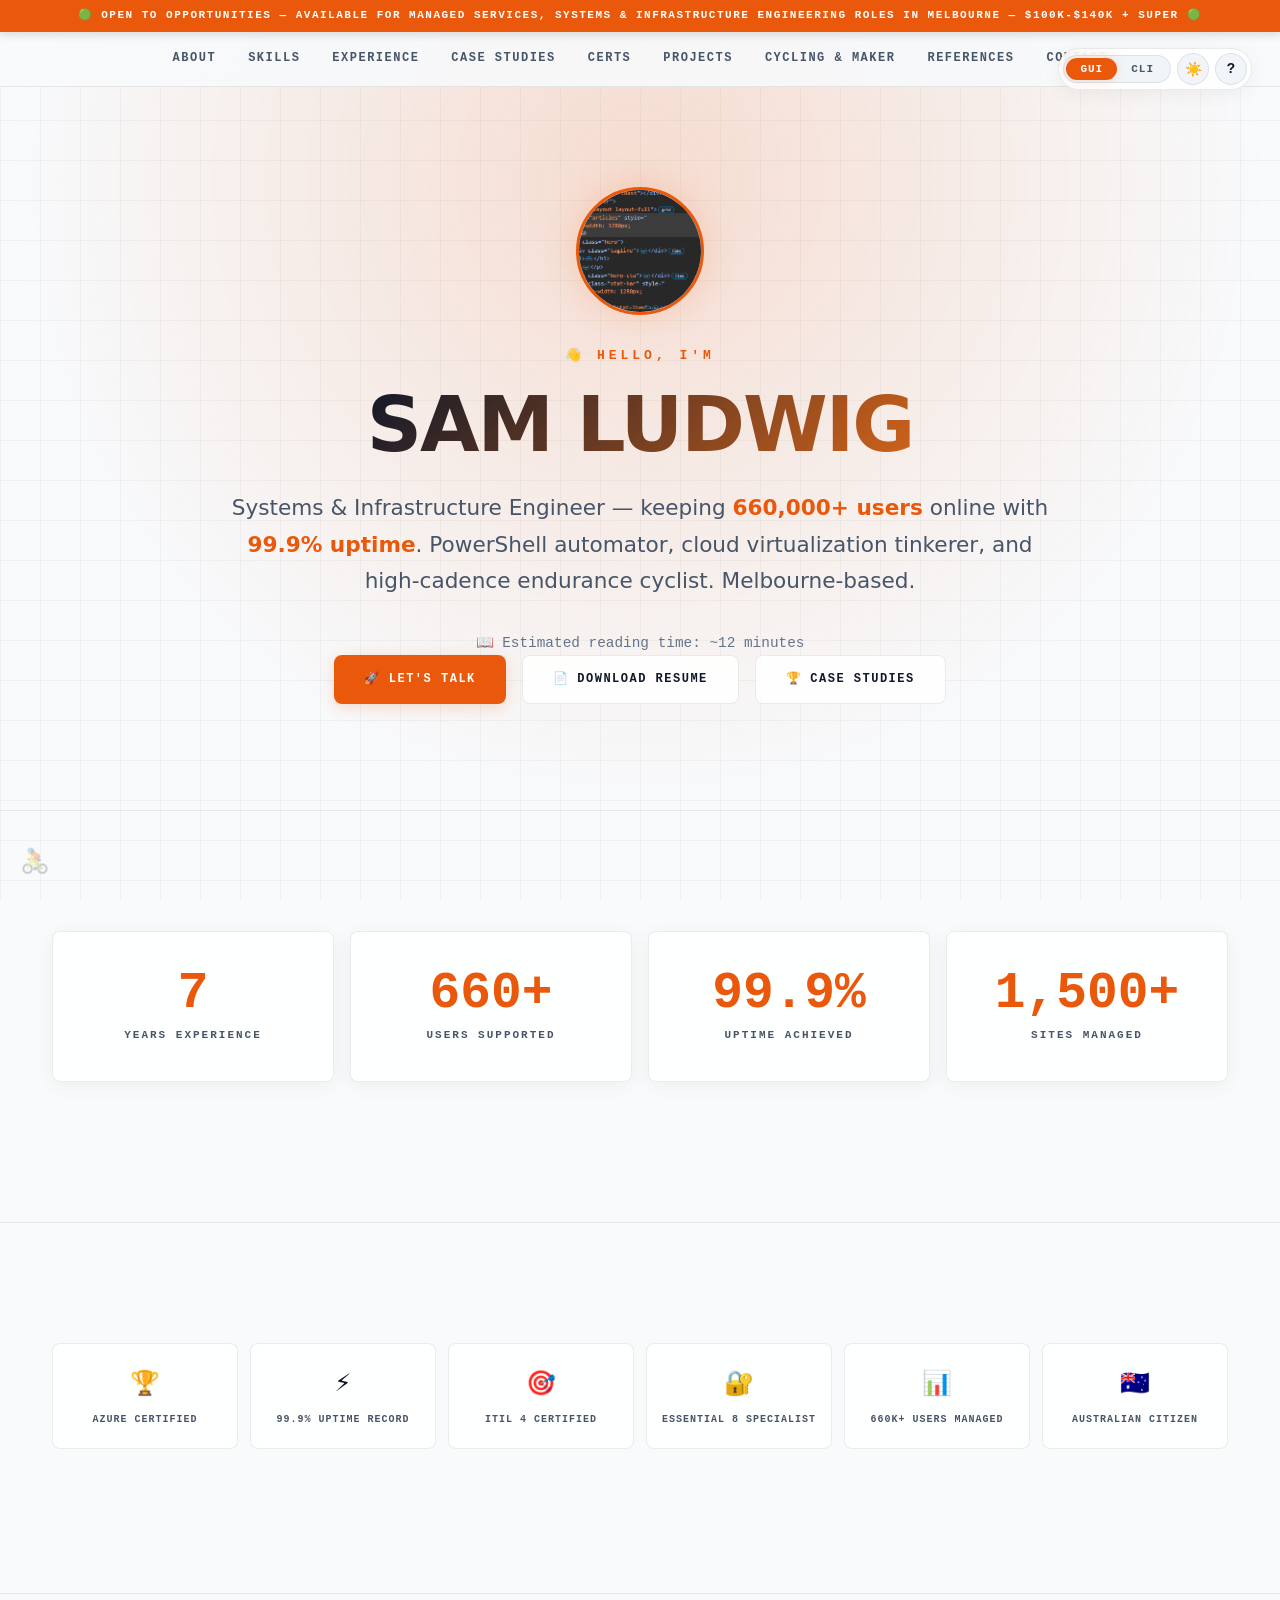
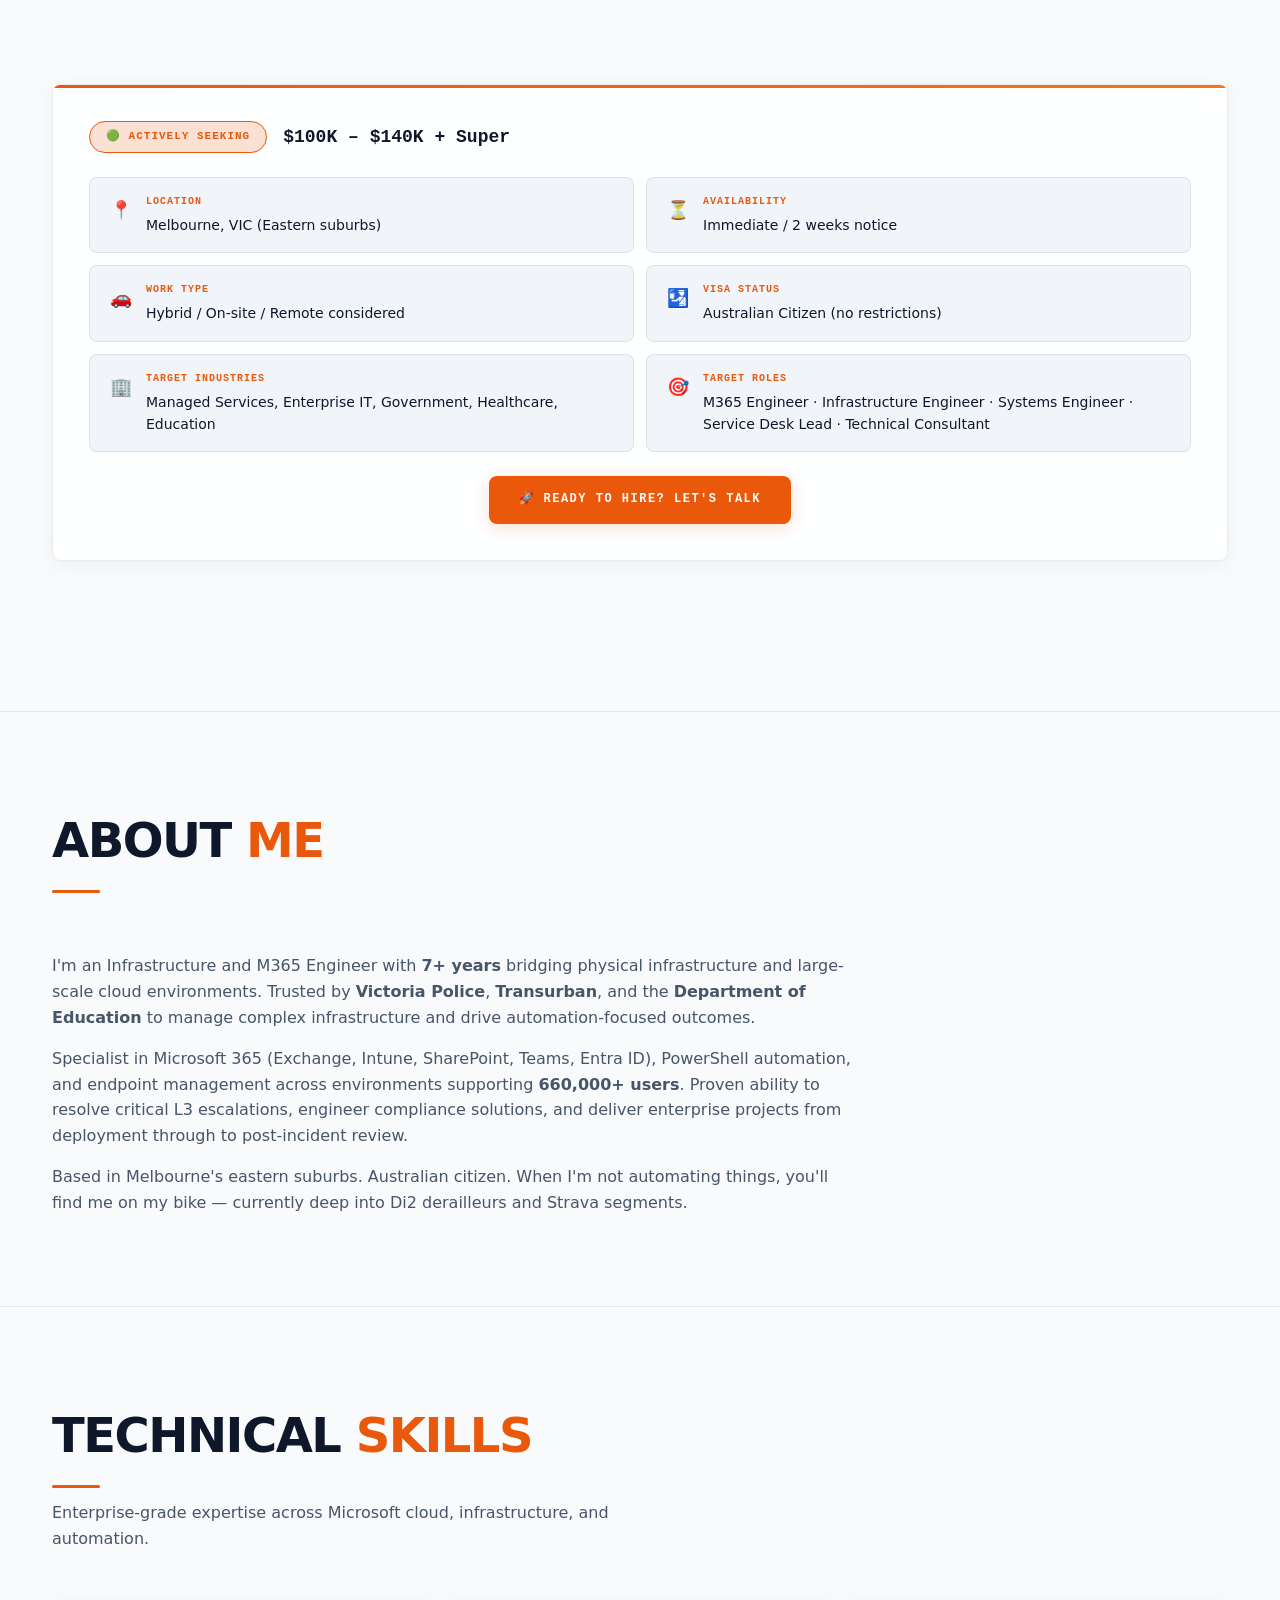
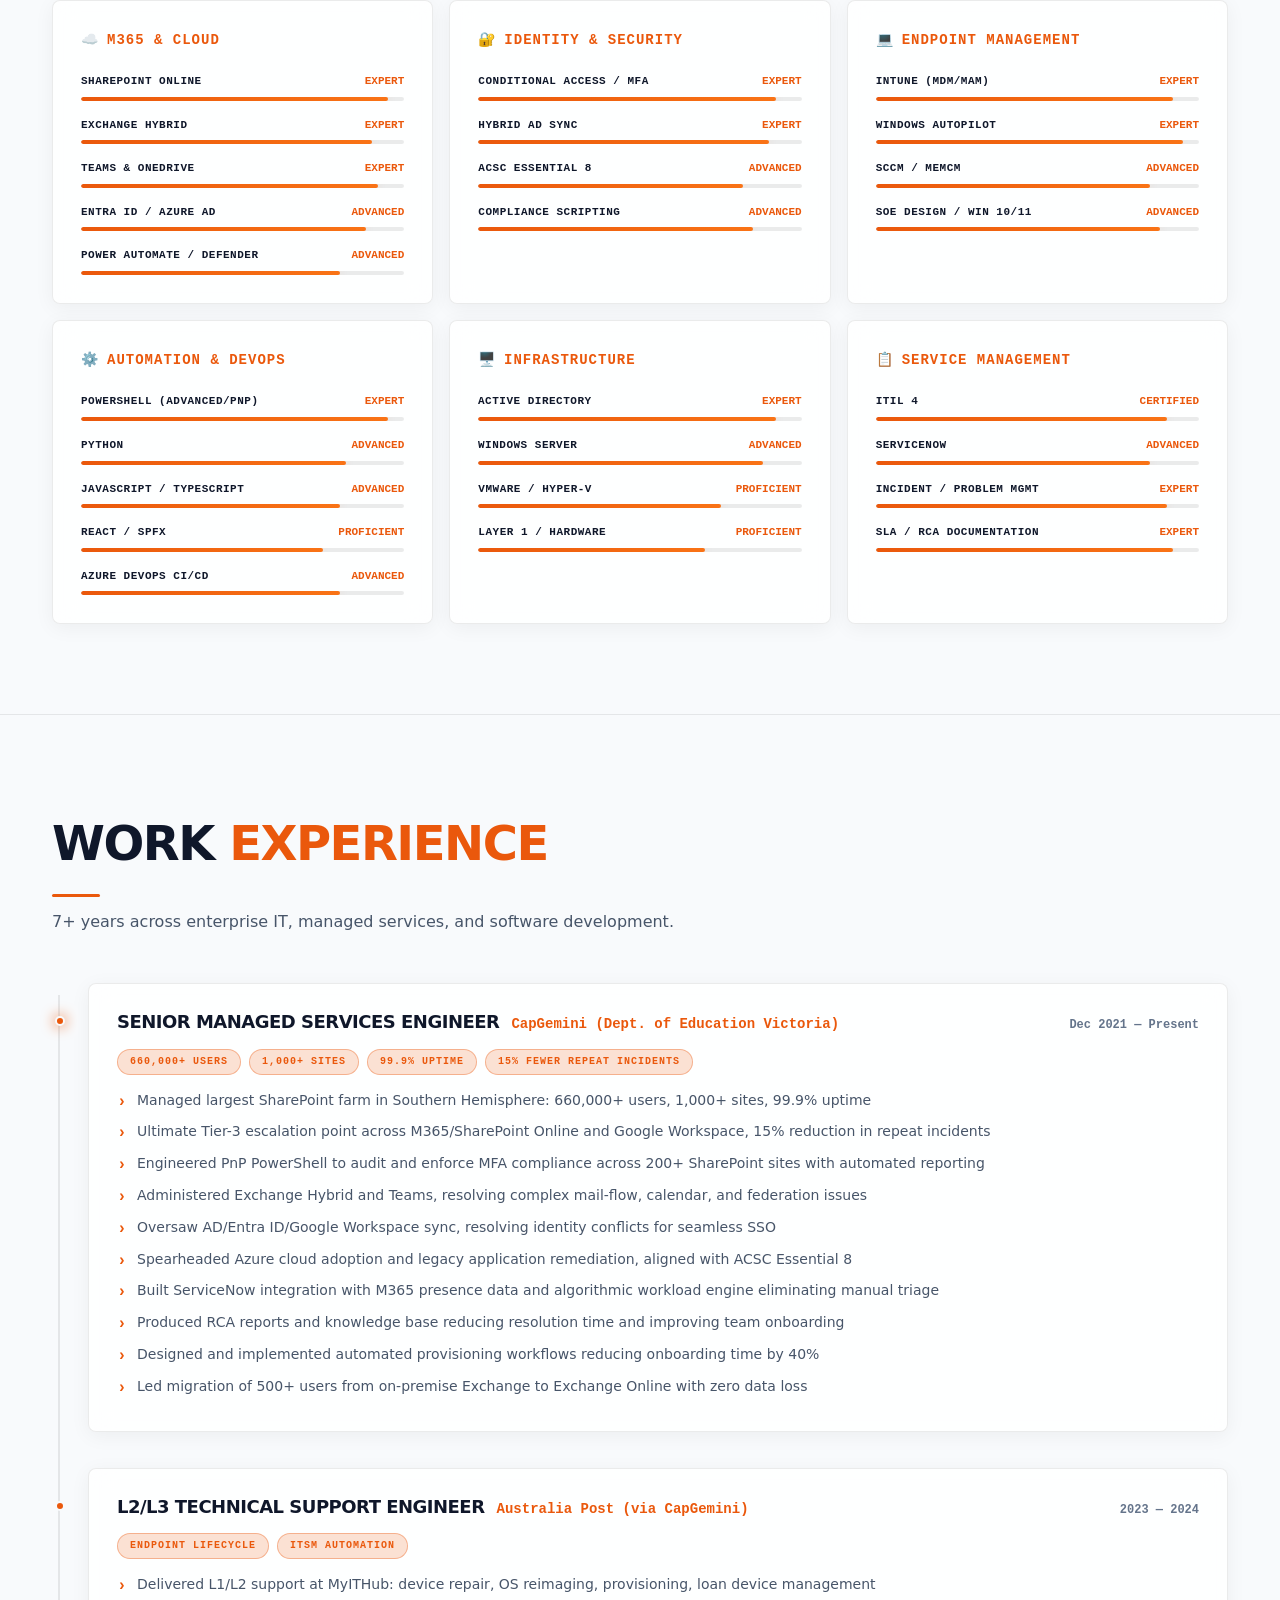
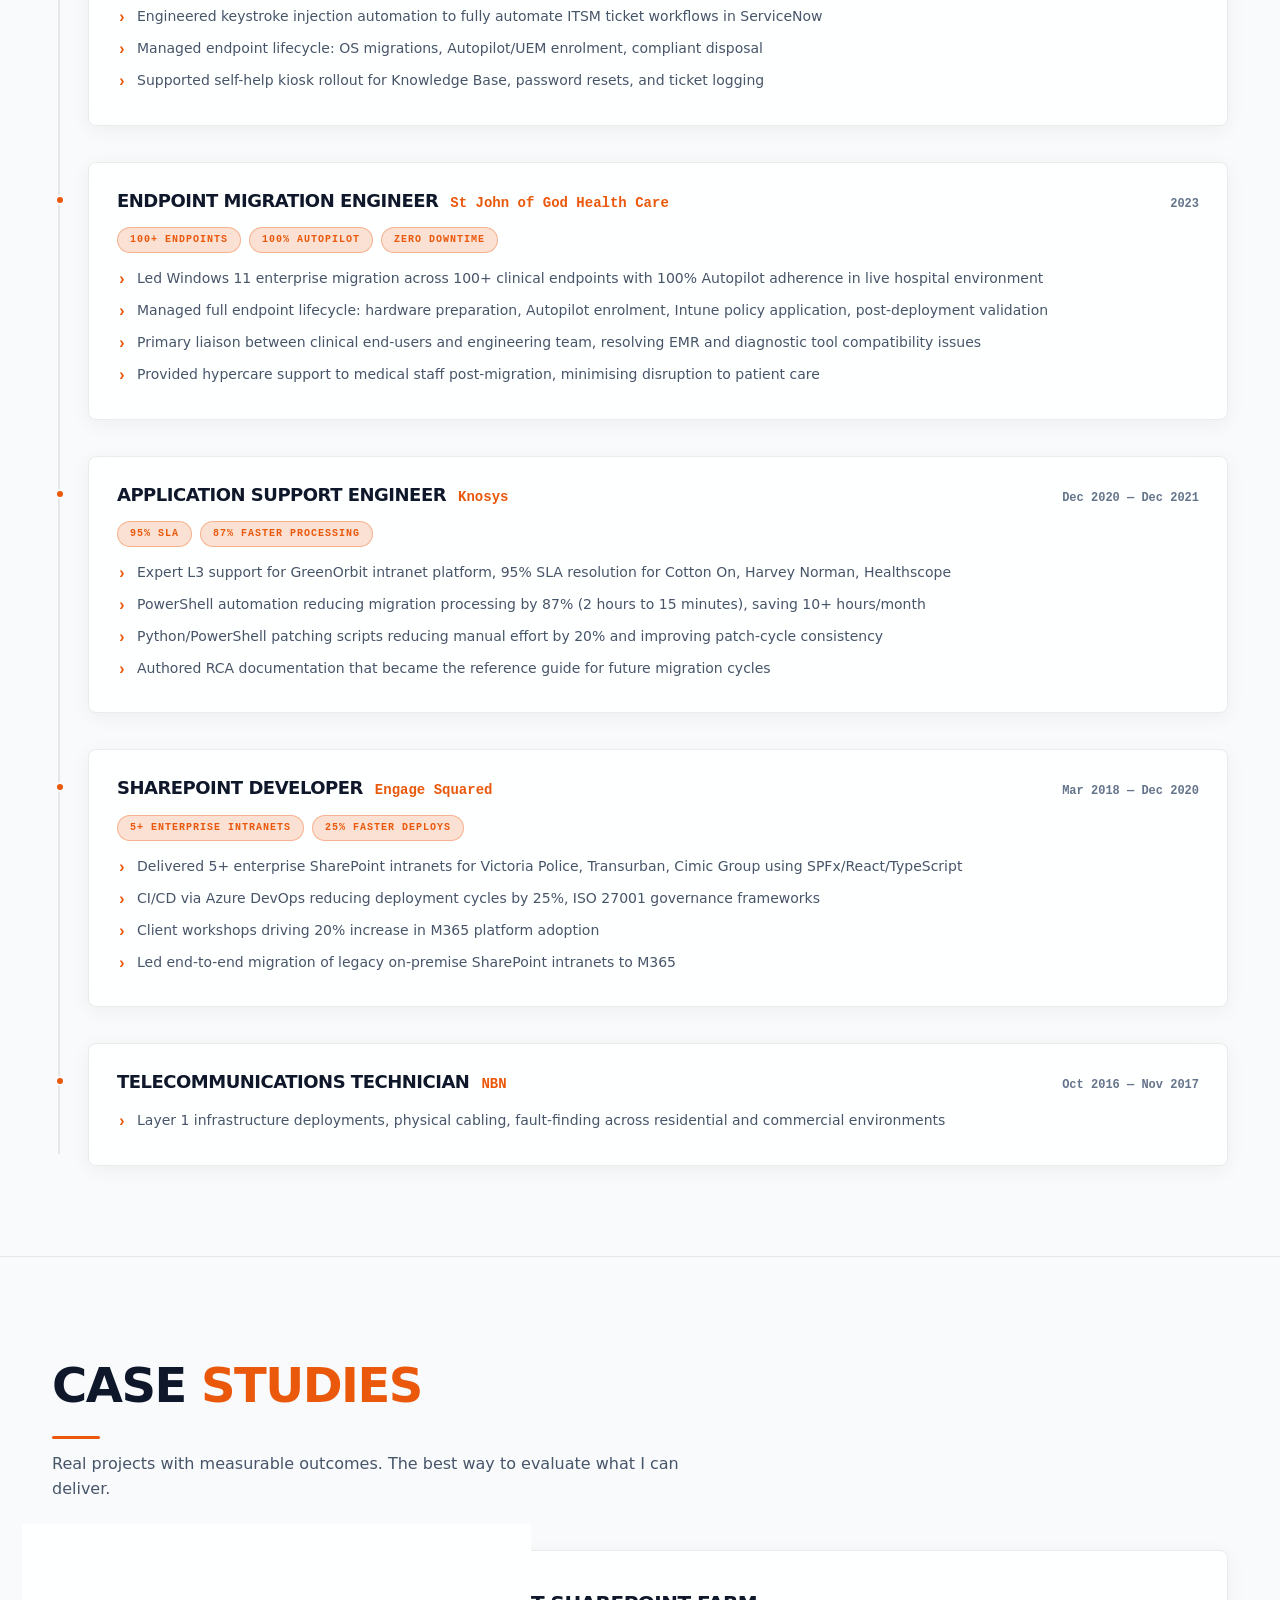
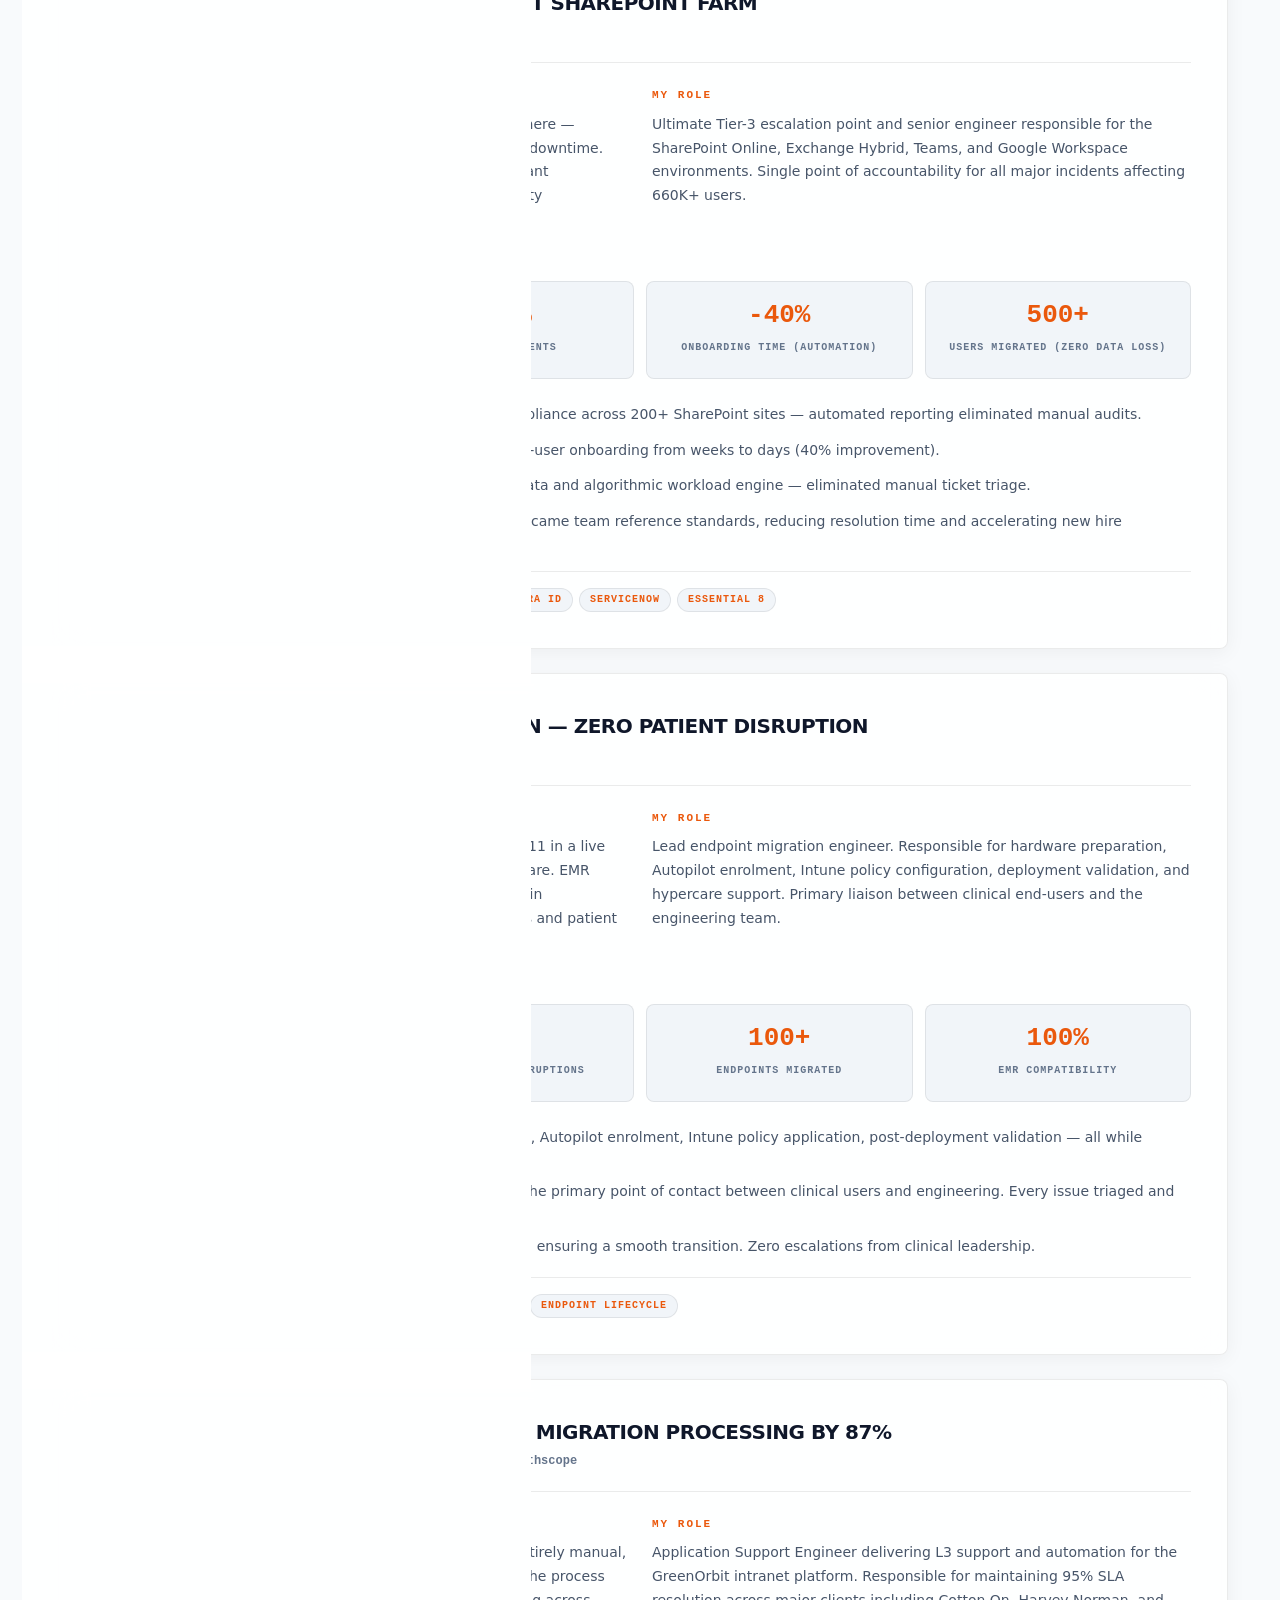
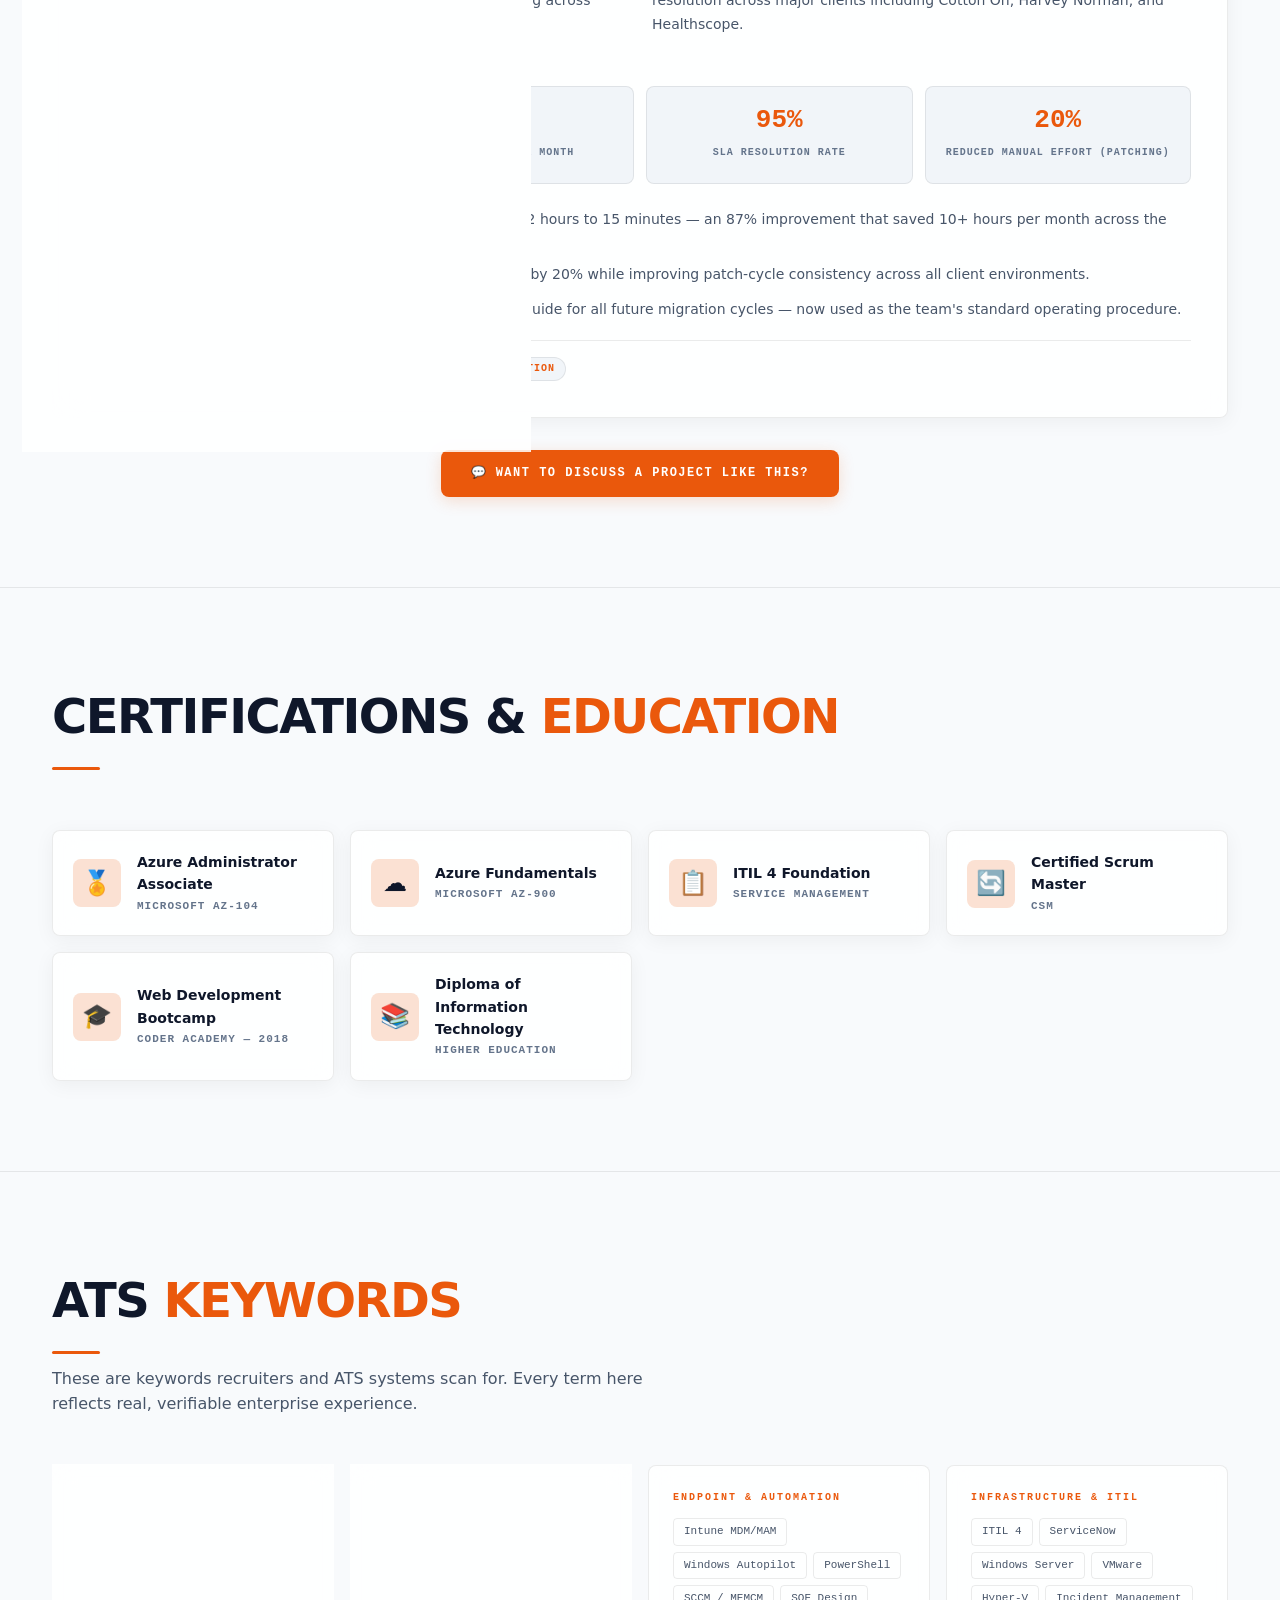
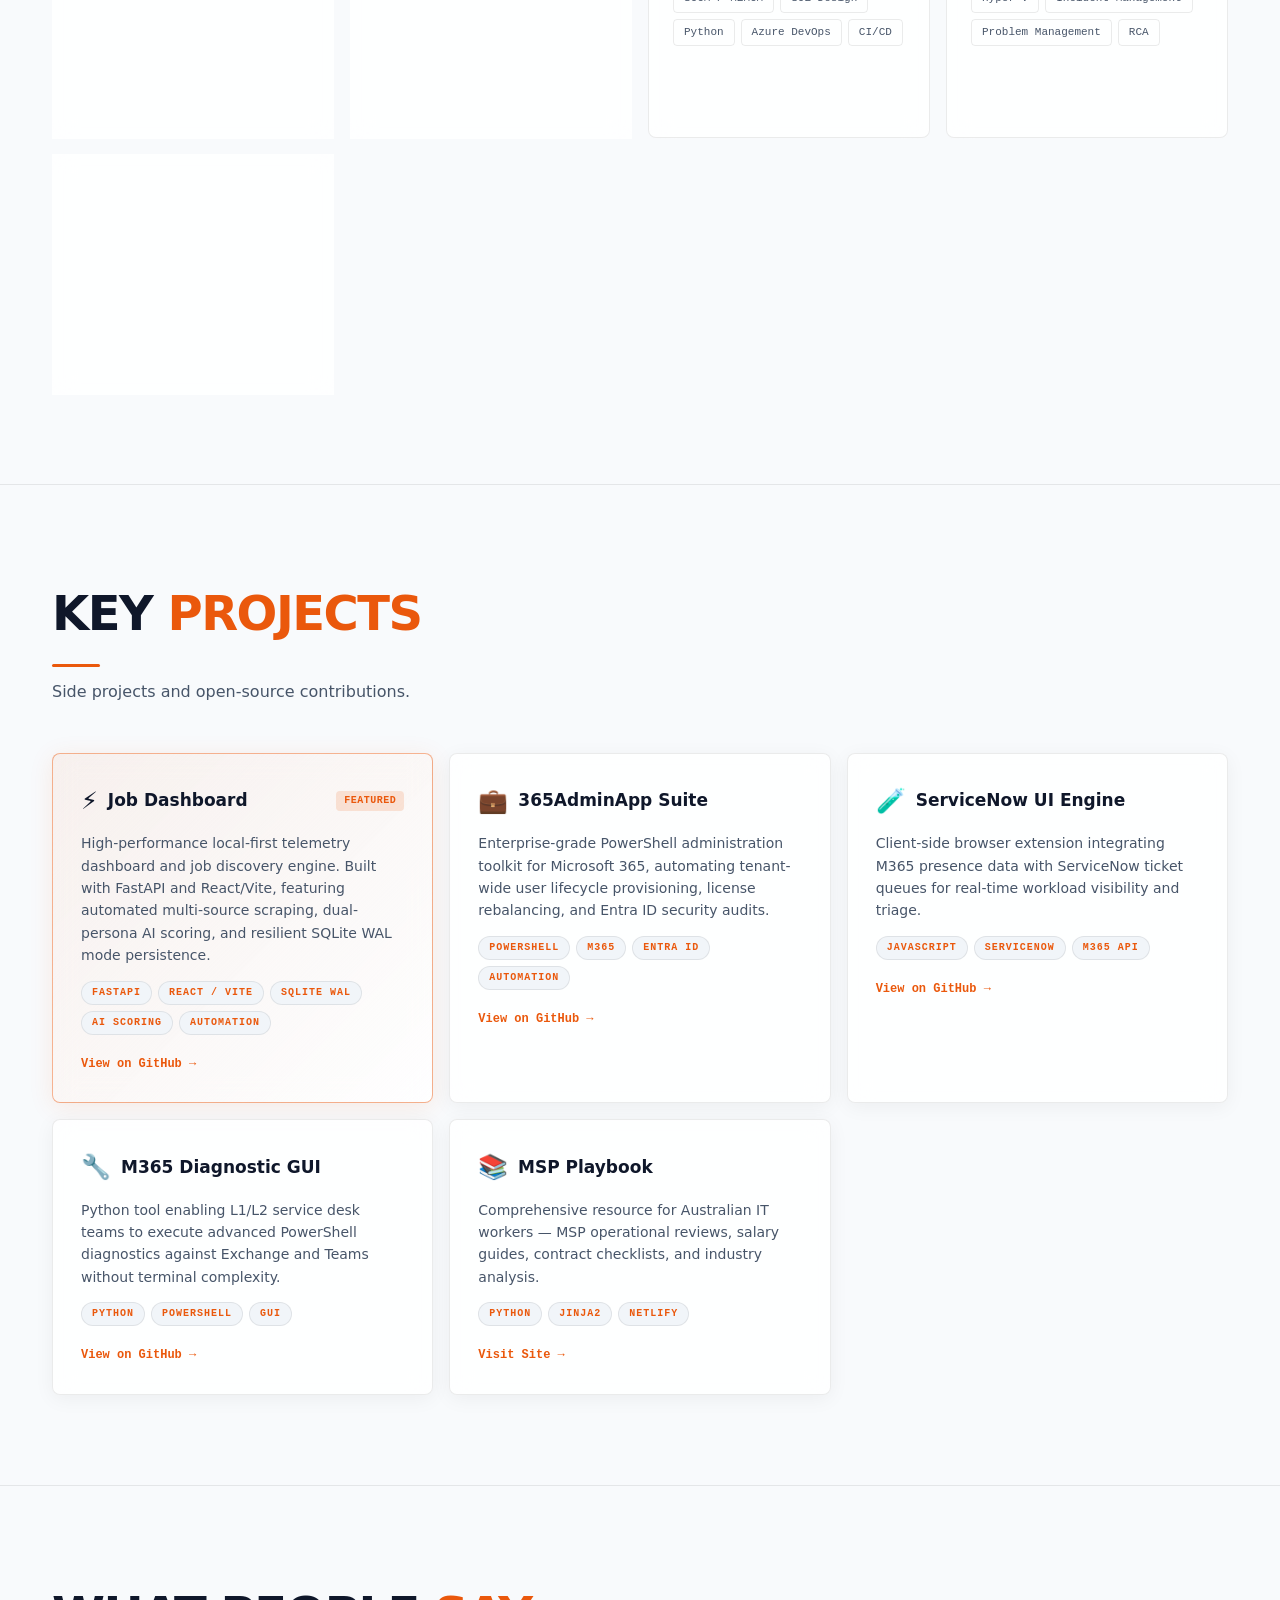
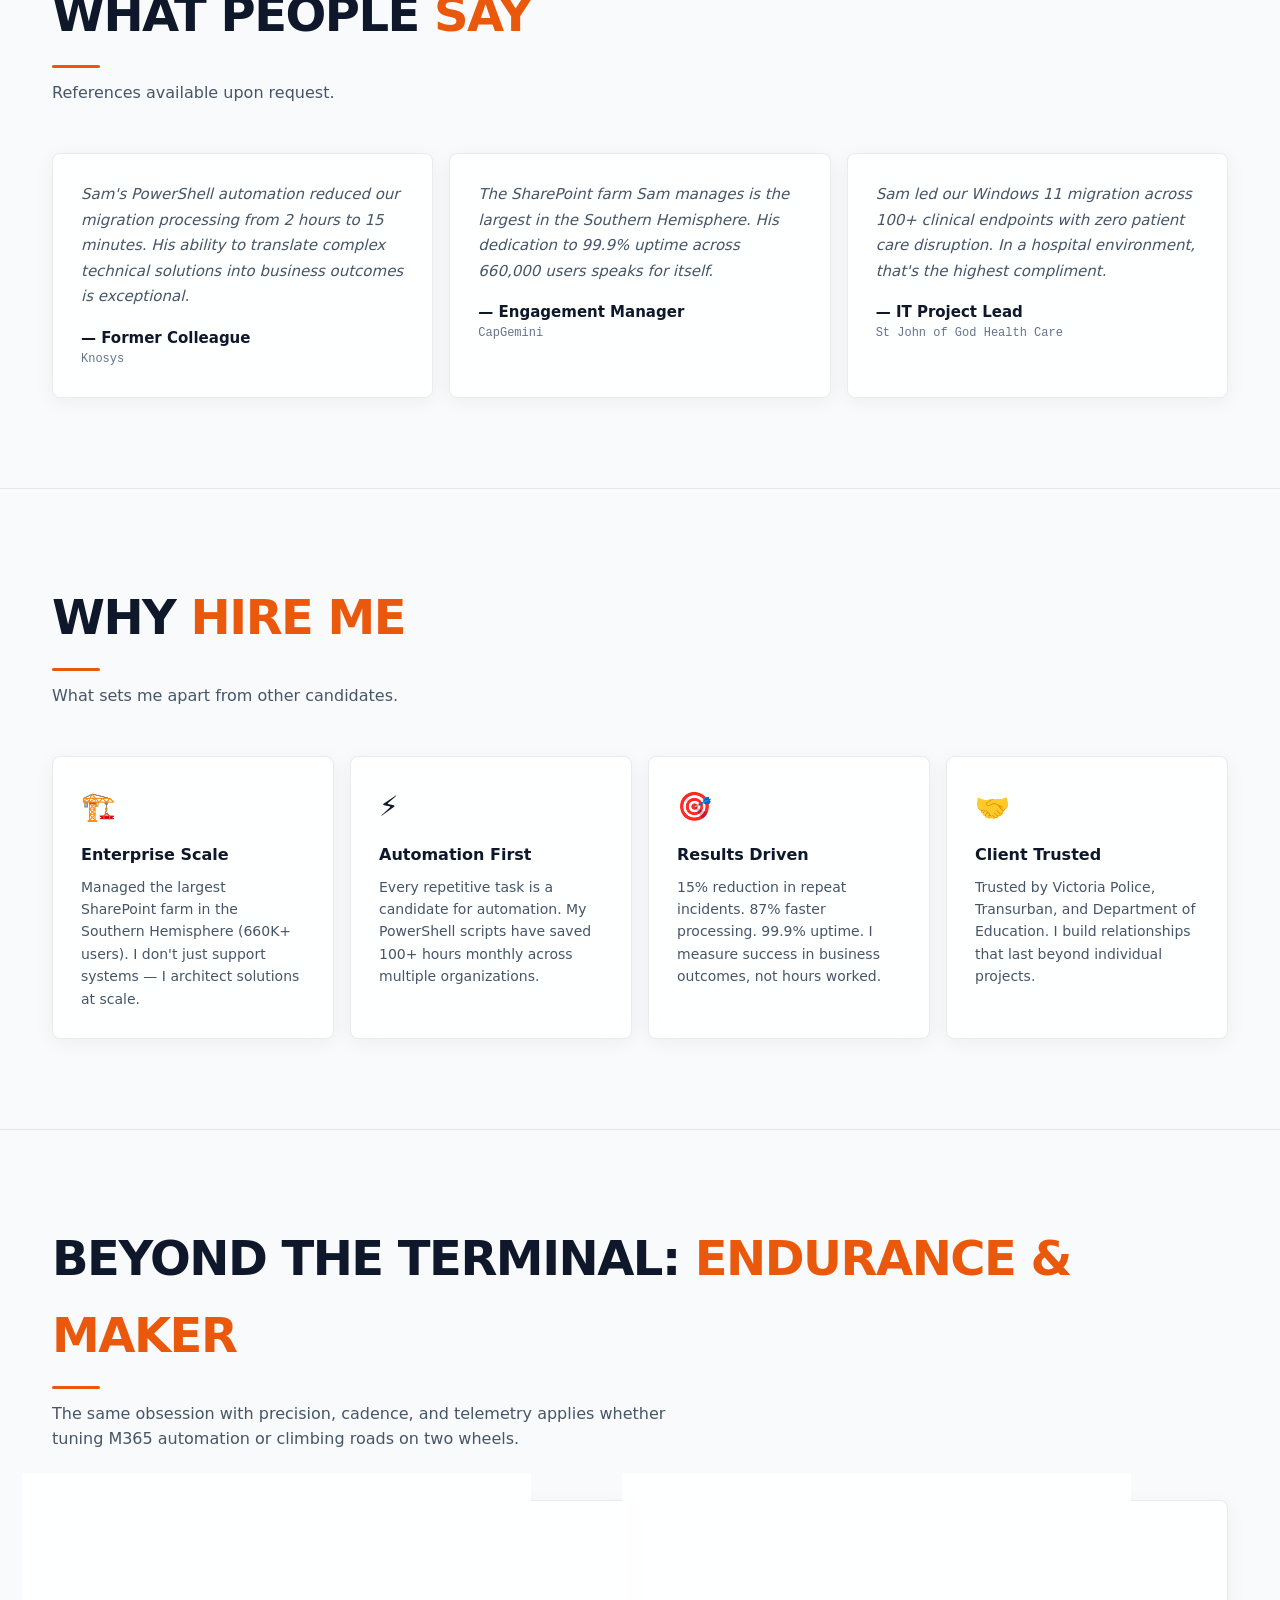
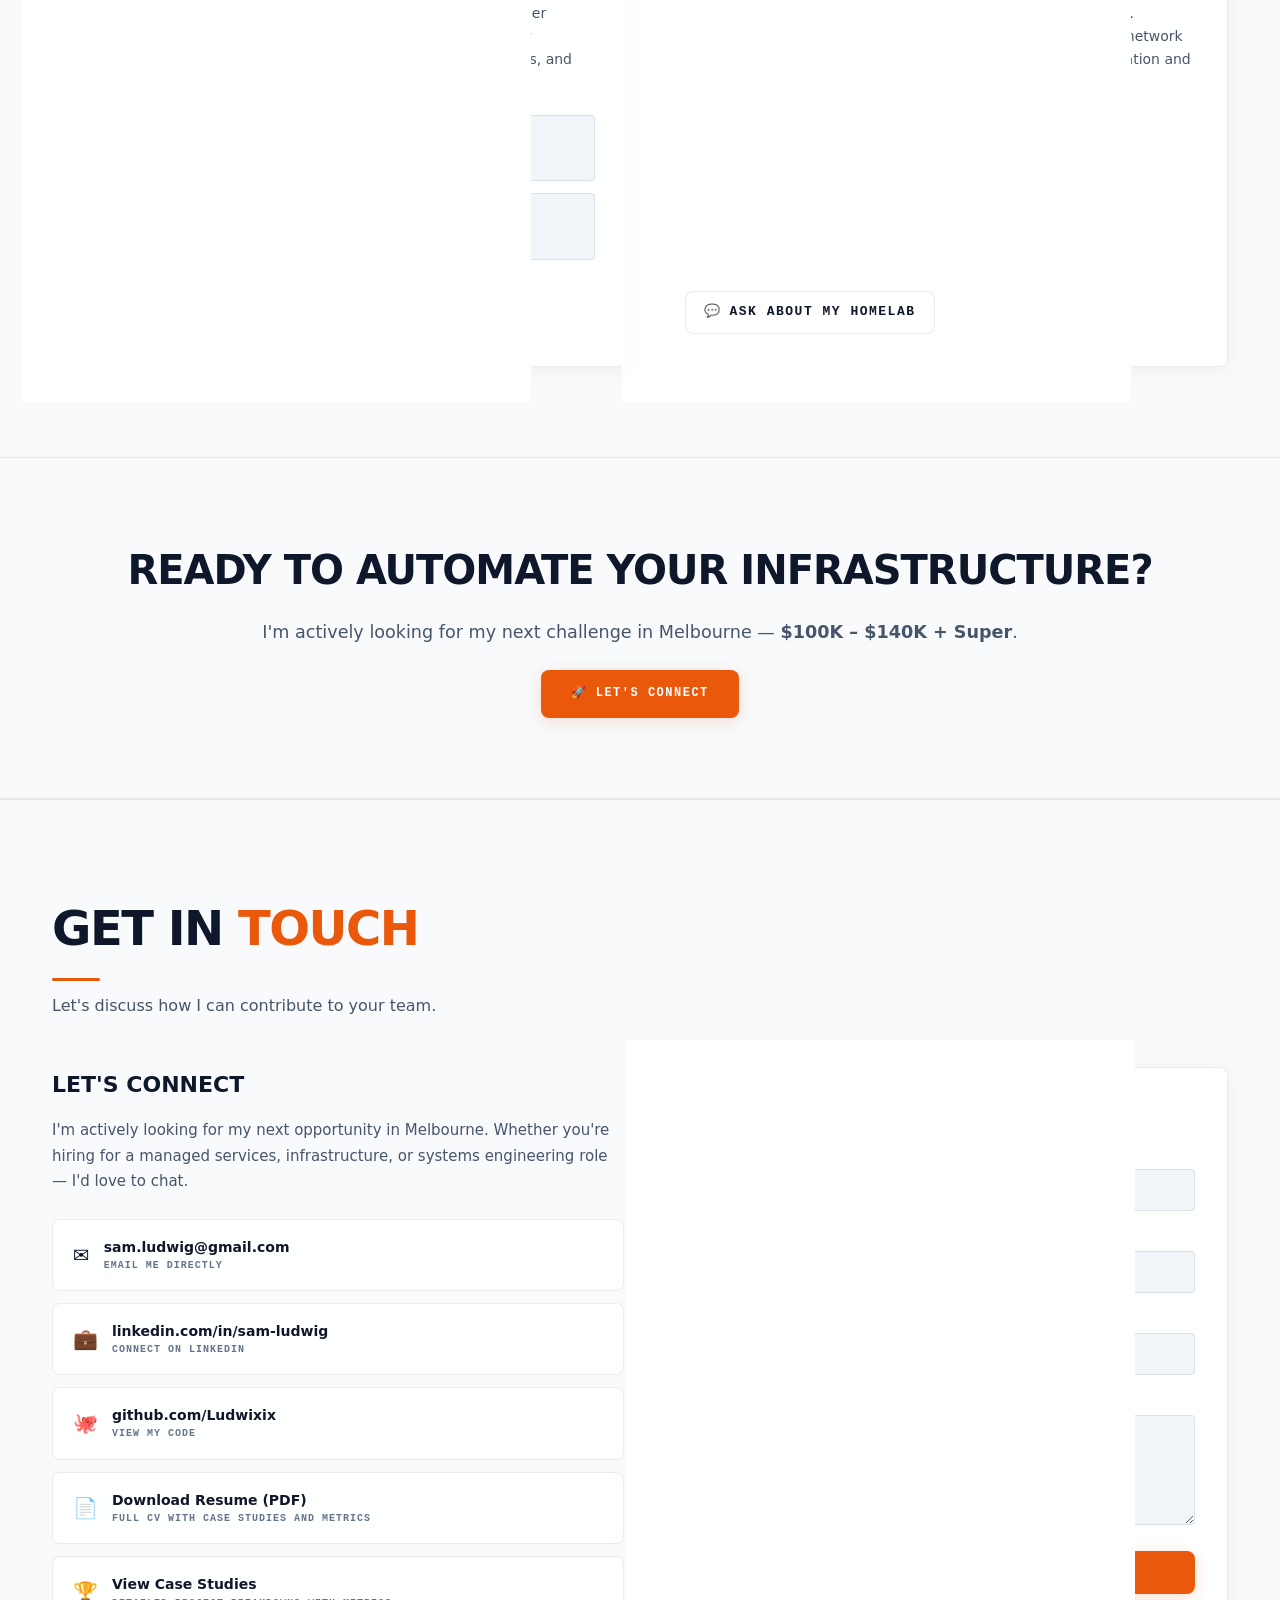
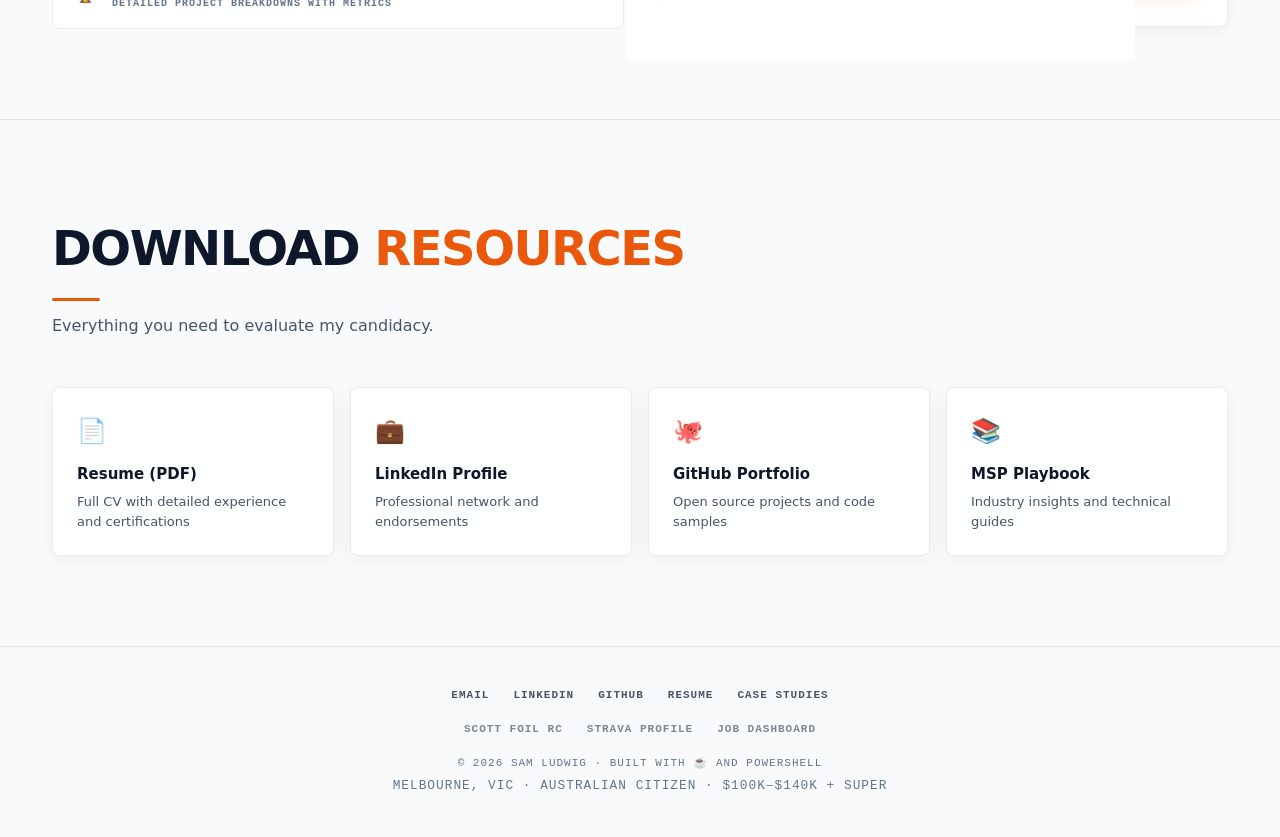
==== commit 1657110f: "feat: add Job Dashboard, cycling/Strava telemetry, and homelab showcase" ====
--- a/index.html
+++ b/index.html
@@ -94,7 +94,8 @@
         },
         "sameAs": [
             "https://linkedin.com/in/sam-ludwig",
-            "https://github.com/Ludwixix"
+            "https://github.com/Ludwixix",
+            "https://www.strava.com/athletes/26852234"
         ],
         "knowsAbout": [
             "Microsoft 365", "SharePoint Online", "Exchange Hybrid", "Azure",
@@ -160,6 +161,7 @@
             <a href="#case-studies">Case Studies</a>
             <a href="#certifications">Certs</a>
             <a href="#projects">Projects</a>
+            <a href="#endurance">Cycling & Maker</a>
             <a href="#testimonials">References</a>
             <a href="#contact">Contact</a>
         </nav>
@@ -172,8 +174,8 @@
                     <p class="hero-greeting">👋 Hello, I'm</p>
                     <h1><span class="gradient">Sam Ludwig</span></h1>
                     <p class="hero-tagline">
-                        Infrastructure & M365 Engineer — keeping <strong>660,000+ users</strong> online with <strong>99.9% uptime</strong>.
-                        PowerShell automator. SharePoint whisperer. Melbourne-based.
+                        Systems & Infrastructure Engineer — keeping <strong>660,000+ users</strong> online with <strong>99.9% uptime</strong>.
+                        PowerShell automator, cloud virtualization tinkerer, and high-cadence endurance cyclist. Melbourne-based.
                     </p>
                     
                     <div class="reading-time" id="reading-time" style="margin-top: 1rem; font-size: 0.9rem;">
@@ -948,12 +950,42 @@
                         <p>Side projects and open-source contributions.</p>
                     </div>
                     <div class="projects-grid reveal">
+                        <div class="project-card featured">
+                            <div class="project-header">
+                                <span class="project-emoji">⚡</span>
+                                <h4>Job Dashboard</h4>
+                                <span class="project-badge">Featured</span>
+                            </div>
+                            <p>High-performance local-first telemetry dashboard and job discovery engine. Built with FastAPI and React/Vite, featuring automated multi-source scraping, dual-persona AI scoring, and resilient SQLite WAL mode persistence.</p>
+                            <div class="project-tags">
+                                <span class="tag">FastAPI</span>
+                                <span class="tag">React / Vite</span>
+                                <span class="tag">SQLite WAL</span>
+                                <span class="tag">AI Scoring</span>
+                                <span class="tag">Automation</span>
+                            </div>
+                            <a href="https://github.com/Ludwixix/job-dashboard" class="project-link" target="_blank" rel="noopener noreferrer">View on GitHub →</a>
+                        </div>
+                        <div class="project-card">
+                            <div class="project-header">
+                                <span class="project-emoji">💼</span>
+                                <h4>365AdminApp Suite</h4>
+                            </div>
+                            <p>Enterprise-grade PowerShell administration toolkit for Microsoft 365, automating tenant-wide user lifecycle provisioning, license rebalancing, and Entra ID security audits.</p>
+                            <div class="project-tags">
+                                <span class="tag">PowerShell</span>
+                                <span class="tag">M365</span>
+                                <span class="tag">Entra ID</span>
+                                <span class="tag">Automation</span>
+                            </div>
+                            <a href="https://github.com/Ludwixix/365AdminApp" class="project-link" target="_blank" rel="noopener noreferrer">View on GitHub →</a>
+                        </div>
                         <div class="project-card">
                             <div class="project-header">
                                 <span class="project-emoji">🧪</span>
                                 <h4>ServiceNow UI Engine</h4>
                             </div>
-                            <p>Client-side browser extension integrating M365 presence data with ServiceNow ticket queues for real-time workload visibility.</p>
+                            <p>Client-side browser extension integrating M365 presence data with ServiceNow ticket queues for real-time workload visibility and triage.</p>
                             <div class="project-tags">
                                 <span class="tag">JavaScript</span>
                                 <span class="tag">ServiceNow</span>
@@ -966,7 +998,7 @@
                                 <span class="project-emoji">🔧</span>
                                 <h4>M365 Diagnostic GUI</h4>
                             </div>
-                            <p>Python tool enabling L1 staff to run PowerShell diagnostics against Exchange/Teams without CLI knowledge.</p>
+                            <p>Python tool enabling L1/L2 service desk teams to execute advanced PowerShell diagnostics against Exchange and Teams without terminal complexity.</p>
                             <div class="project-tags">
                                 <span class="tag">Python</span>
                                 <span class="tag">PowerShell</span>
@@ -976,23 +1008,10 @@
                         </div>
                         <div class="project-card">
                             <div class="project-header">
-                                <span class="project-emoji">🤖</span>
-                                <h4>JobGobblin</h4>
-                            </div>
-                            <p>Browser automation engine scraping job boards with custom Boolean parameters — because job hunting should be automated too.</p>
-                            <div class="project-tags">
-                                <span class="tag">Python</span>
-                                <span class="tag">Selenium</span>
-                                <span class="tag">Automation</span>
-                            </div>
-                            <a href="https://github.com/Ludwixix/JobGobblin" class="project-link" target="_blank" rel="noopener noreferrer">View on GitHub →</a>
-                        </div>
-                        <div class="project-card">
-                            <div class="project-header">
                                 <span class="project-emoji">📚</span>
                                 <h4>MSP Playbook</h4>
                             </div>
-                            <p>Comprehensive resource for Australian IT workers — MSP reviews, salary guides, contract checklists, and industry analysis.</p>
+                            <p>Comprehensive resource for Australian IT workers — MSP operational reviews, salary guides, contract checklists, and industry analysis.</p>
                             <div class="project-tags">
                                 <span class="tag">Python</span>
                                 <span class="tag">Jinja2</span>
@@ -1063,19 +1082,75 @@
                 </div>
             </section>
 
-            <!-- Strava -->
-            <section id="strava" class="reveal">
-                <div class="container">
-                    <div class="section-header">
-                        <h2>Rides & <span class="accent">Activity</span></h2>
-                        <p>When I'm not automating infrastructure, I'm out on two wheels.</p>
-                    </div>
-                    <div class="strava-embed" style="max-width: 600px;">
-                        <iframe height="454" frameborder="0" allowtransparency="true" scrolling="no" src="https://www.strava.com/clubs/PLACEHOLDER_CLUB/latest-rides/PLACEHOLDER_HASH?show_rides=true" style="width: 100%; border-radius: 12px; border: 1px solid var(--border);"></iframe>
-                    </div>
-                    <p style="margin-top: 16px; font-size: 13px; color: var(--text-dim);">
-                        <a href="https://www.strava.com/athletes/PLACEHOLDER" target="_blank" rel="noopener noreferrer" style="color: var(--accent); text-decoration: none;">View full profile on Strava →</a>
-                    </p>
+            <!-- Endurance & Maker -->
+            <section id="endurance">
+                <div class="container">
+                    <div class="section-header reveal">
+                        <h2>Beyond the Terminal: <span class="accent">Endurance & Maker</span></h2>
+                        <p>The same obsession with precision, cadence, and telemetry applies whether tuning M365 automation or climbing roads on two wheels.</p>
+                    </div>
+                    <div class="endurance-grid reveal">
+                        <!-- Cycling Card -->
+                        <div class="endurance-card">
+                            <div class="endurance-header">
+                                <span class="endurance-badge">🚴 Aero Road Cycling</span>
+                            </div>
+                            <h3>Scott Foil RC & Telemetry</h3>
+                            <p class="endurance-desc">
+                                High-cadence endurance road cyclist focused on sustained power output, aerodynamic efficiency, and live data telemetry. Deeply passionate about bike mechanics, electronic shifting diagnostics, and gear ratio optimization.
+                            </p>
+                            <div class="telemetry-grid">
+                                <div class="telemetry-stat">
+                                    <div class="telemetry-label">Bike Chassis</div>
+                                    <div class="telemetry-val">Scott Foil RC</div>
+                                </div>
+                                <div class="telemetry-stat">
+                                    <div class="telemetry-label">Drivetrain</div>
+                                    <div class="telemetry-val">Ultegra Di2 12s</div>
+                                </div>
+                                <div class="telemetry-stat">
+                                    <div class="telemetry-label">Wheelset</div>
+                                    <div class="telemetry-val">Magene Exar Carbon</div>
+                                </div>
+                                <div class="telemetry-stat">
+                                    <div class="telemetry-label">Target Cadence</div>
+                                    <div class="telemetry-val">~100 RPM Avg</div>
+                                </div>
+                            </div>
+                            <div class="endurance-actions">
+                                <a href="https://www.strava.com/athletes/26852234" target="_blank" rel="noopener noreferrer" class="btn-strava">
+                                    <svg width="18" height="18" viewBox="0 0 24 24" fill="currentColor" aria-hidden="true"><path d="M15.387 17.944l-2.089-4.116h-3.065L15.387 24l5.15-10.172h-3.066m-7.008-5.599l2.836 5.598h4.172L10.463 0l-7.24 13.828h4.172"/></svg>
+                                    View Strava Profile
+                                </a>
+                                <a href="scott-foil.html" class="project-link" style="font-size: 13px;">Explore Bike Gallery →</a>
+                            </div>
+                        </div>
+
+                        <!-- Maker / Homelab Card -->
+                        <div class="endurance-card">
+                            <div class="endurance-header">
+                                <span class="endurance-badge">🛠️ Homelab & Hardware</span>
+                            </div>
+                            <h3>Systems Tinkering & Craft</h3>
+                            <p class="endurance-desc">
+                                Bridging physical craftsmanship and infrastructure architecture. Running a private local-first homelab for testing virtualization, network isolation, and IoT automation alongside tactile hardware fabrication and timber joinery.
+                            </p>
+                            <div class="maker-tags-grid">
+                                <div class="maker-pill"><span>⚡</span> Proxmox VE & ZFS</div>
+                                <div class="maker-pill"><span>🏡</span> Home Assistant Green</div>
+                                <div class="maker-pill"><span>📡</span> Zigbee & Z-Wave Mesh</div>
+                                <div class="maker-pill"><span>🐳</span> Docker Containers</div>
+                                <div class="maker-pill"><span>💾</span> Local-First SQLite WAL</div>
+                                <div class="maker-pill"><span>🔌</span> PCB & Macro Pad Soldering</div>
+                                <div class="maker-pill"><span>🪵</span> Tasmanian Oak Joinery</div>
+                            </div>
+                            <div class="endurance-actions">
+                                <a href="#contact" class="btn btn-secondary" style="padding: 10px 18px; font-size: 13px;">
+                                    <span>💬</span> Ask About My Homelab
+                                </a>
+                            </div>
+                        </div>
+                    </div>
                 </div>
             </section>
 
@@ -1213,9 +1288,10 @@
                     <a href="Sam_Ludwig_Resume.pdf" download aria-label="Resume">Resume</a>
                     <a href="#case-studies" aria-label="Case Studies">Case Studies</a>
                 </div>
-                <div class="footer-links" style="margin-top: 8px; opacity: 0.5;">
-                    <a href="scott-foil.html" title="My bike obsession">Scott Foil RC</a>
-                    <a href="https://www.strava.com/athletes/PLACEHOLDER" target="_blank" rel="noopener noreferrer" title="Follow me on Strava">Strava</a>
+                <div class="footer-links" style="margin-top: 8px; opacity: 0.7;">
+                    <a href="scott-foil.html" title="Scott Foil RC Gallery">Scott Foil RC</a>
+                    <a href="https://www.strava.com/athletes/26852234" target="_blank" rel="noopener noreferrer" title="Follow Sam on Strava">Strava Profile</a>
+                    <a href="https://github.com/Ludwixix/job-dashboard" target="_blank" rel="noopener noreferrer" title="Job Dashboard Project">Job Dashboard</a>
                 </div>
                 <p>© 2026 Sam Ludwig · Built with ☕ and PowerShell</p>
                 <p style="margin-top: 4px; font-size: 0.8rem;">Melbourne, VIC · Australian Citizen · $100K–$140K + Super</p>
--- a/styles.css
+++ b/styles.css
@@ -665,6 +665,26 @@
 .project-link:hover { opacity: 0.8; }
 .project-link:focus-visible { outline: 2px solid var(--accent); outline-offset: 3px; }
 
+.project-card.featured {
+    border-color: rgba(0, 255, 136, 0.4);
+    background: linear-gradient(135deg, rgba(0, 255, 136, 0.05) 0%, var(--bg-card) 100%);
+    box-shadow: 0 4px 24px rgba(0, 255, 136, 0.08);
+}
+[data-theme="light"] .project-card.featured {
+    border-color: rgba(234, 88, 12, 0.45);
+    background: linear-gradient(135deg, rgba(234, 88, 12, 0.06) 0%, var(--bg-card) 100%);
+    box-shadow: 0 4px 24px rgba(234, 88, 12, 0.1);
+}
+.project-badge {
+    display: inline-block; padding: 2px 8px; border-radius: 4px;
+    font-size: 10px; font-family: var(--font-mono); font-weight: 700;
+    text-transform: uppercase; background: rgba(0, 255, 136, 0.15);
+    color: var(--accent); margin-left: auto; letter-spacing: 0.5px;
+}
+[data-theme="light"] .project-badge {
+    background: rgba(234, 88, 12, 0.15);
+}
+
 /* ========== TESTIMONIALS ========== */
 .testimonials-grid {
     display: grid; grid-template-columns: repeat(auto-fill, minmax(320px, 1fr)); gap: 16px;
@@ -679,6 +699,111 @@
 .testimonial-text { font-size: 15px; color: var(--text-muted); font-style: italic; margin-bottom: 16px; line-height: 1.7; }
 .testimonial-author { font-size: 15px; font-weight: 700; color: var(--text); }
 .testimonial-role { font-size: 12px; color: var(--text-dim); font-family: var(--font-mono); }
+
+/* ========== WHY HIRE ME ========== */
+.why-grid {
+    display: grid; grid-template-columns: repeat(auto-fill, minmax(280px, 1fr)); gap: 16px;
+}
+.why-card {
+    padding: 28px; background: var(--bg-card);
+    border: 1px solid var(--border); border-radius: var(--radius);
+    backdrop-filter: blur(12px); box-shadow: var(--shadow-card);
+    transition: all 0.3s ease;
+}
+.why-card:hover {
+    background: var(--bg-card-hover); border-color: var(--border-hover);
+    transform: translateY(-2px);
+}
+.why-icon { font-size: 28px; margin-bottom: 12px; }
+.why-card h4 { font-size: 16px; font-weight: 700; margin-bottom: 8px; }
+.why-card p { font-size: 14px; color: var(--text-muted); line-height: 1.6; }
+
+/* ========== ENDURANCE & MAKER ========== */
+.endurance-grid {
+    display: grid; grid-template-columns: repeat(auto-fit, minmax(360px, 1fr)); gap: 24px;
+}
+.endurance-card {
+    padding: 32px; background: var(--bg-card);
+    border: 1px solid var(--border); border-radius: var(--radius);
+    backdrop-filter: blur(12px); box-shadow: var(--shadow-card);
+    transition: all 0.3s ease; display: flex; flex-direction: column;
+}
+.endurance-card:hover {
+    background: var(--bg-card-hover); border-color: var(--border-accent);
+    transform: translateY(-3px); box-shadow: var(--shadow-hover);
+}
+.endurance-header {
+    display: flex; align-items: flex-start; justify-content: space-between; margin-bottom: 8px;
+}
+.endurance-badge {
+    display: inline-block; font-family: var(--font-mono); font-size: 11px;
+    text-transform: uppercase; letter-spacing: 1px; color: var(--accent);
+    font-weight: 700;
+}
+.endurance-card h3 {
+    font-size: 20px; font-weight: 700; margin-bottom: 12px;
+}
+.endurance-desc {
+    font-size: 14px; color: var(--text-muted); line-height: 1.65; margin-bottom: 20px;
+}
+.telemetry-grid {
+    display: grid; grid-template-columns: repeat(2, 1fr); gap: 12px; margin-bottom: 24px;
+}
+.telemetry-stat {
+    padding: 12px 14px; background: var(--bg-surface);
+    border: 1px solid var(--border); border-radius: var(--radius-sm);
+}
+.telemetry-label {
+    font-family: var(--font-mono); font-size: 10px; text-transform: uppercase;
+    color: var(--text-dim); letter-spacing: 0.5px;
+}
+.telemetry-val {
+    font-family: var(--font-mono); font-size: 13px; font-weight: 700;
+    color: var(--text); margin-top: 4px;
+}
+.endurance-actions {
+    margin-top: auto; display: flex; gap: 12px; flex-wrap: wrap; align-items: center;
+}
+.btn-strava {
+    display: inline-flex; align-items: center; gap: 8px;
+    padding: 10px 18px; border-radius: var(--radius-sm);
+    background: #fc5200; color: #ffffff !important;
+    font-size: 13px; font-weight: 700; text-decoration: none;
+    transition: all 0.2s ease; box-shadow: 0 4px 14px rgba(252, 82, 0, 0.3);
+}
+.btn-strava:hover {
+    background: #e04900; transform: translateY(-1px);
+    box-shadow: 0 6px 20px rgba(252, 82, 0, 0.4);
+}
+.maker-tags-grid {
+    display: flex; flex-wrap: wrap; gap: 8px; margin-bottom: 20px;
+}
+.maker-pill {
+    padding: 6px 12px; background: var(--bg-surface);
+    border: 1px solid var(--border); border-radius: var(--radius-sm);
+    font-size: 12px; font-weight: 600; color: var(--text);
+    display: flex; align-items: center; gap: 6px;
+}
+.maker-pill span { color: var(--accent); }
+
+/* ========== RESOURCES ========== */
+.resources-grid {
+    display: grid; grid-template-columns: repeat(auto-fill, minmax(240px, 1fr)); gap: 16px;
+}
+.resource-card {
+    padding: 24px; background: var(--bg-card);
+    border: 1px solid var(--border); border-radius: var(--radius);
+    backdrop-filter: blur(12px); box-shadow: var(--shadow-card);
+    text-decoration: none; color: var(--text);
+    transition: all 0.3s ease; display: block;
+}
+.resource-card:hover {
+    background: var(--bg-card-hover); border-color: var(--border-accent);
+    transform: translateY(-2px); box-shadow: var(--shadow-hover);
+}
+.resource-icon { font-size: 24px; margin-bottom: 12px; }
+.resource-card h4 { font-size: 15px; font-weight: 700; margin-bottom: 6px; }
+.resource-card p { font-size: 13px; color: var(--text-muted); line-height: 1.5; }
 
 /* ========== CONTACT ========== */
 .contact-grid { display: grid; grid-template-columns: 1fr 1fr; gap: 32px; align-items: start; }
@@ -883,7 +1008,7 @@
     .quick-facts { grid-template-columns: 1fr 1fr; }
     .trust-grid { grid-template-columns: repeat(3, 1fr); }
     .job-status-grid { grid-template-columns: 1fr; }
-    .skills-grid, .projects-grid, .testimonials-grid { grid-template-columns: 1fr; }
+    .skills-grid, .projects-grid, .testimonials-grid, .why-grid, .endurance-grid, .resources-grid { grid-template-columns: 1fr; }
     .contact-grid { grid-template-columns: 1fr; }
     .certs-grid { grid-template-columns: 1fr; }
 
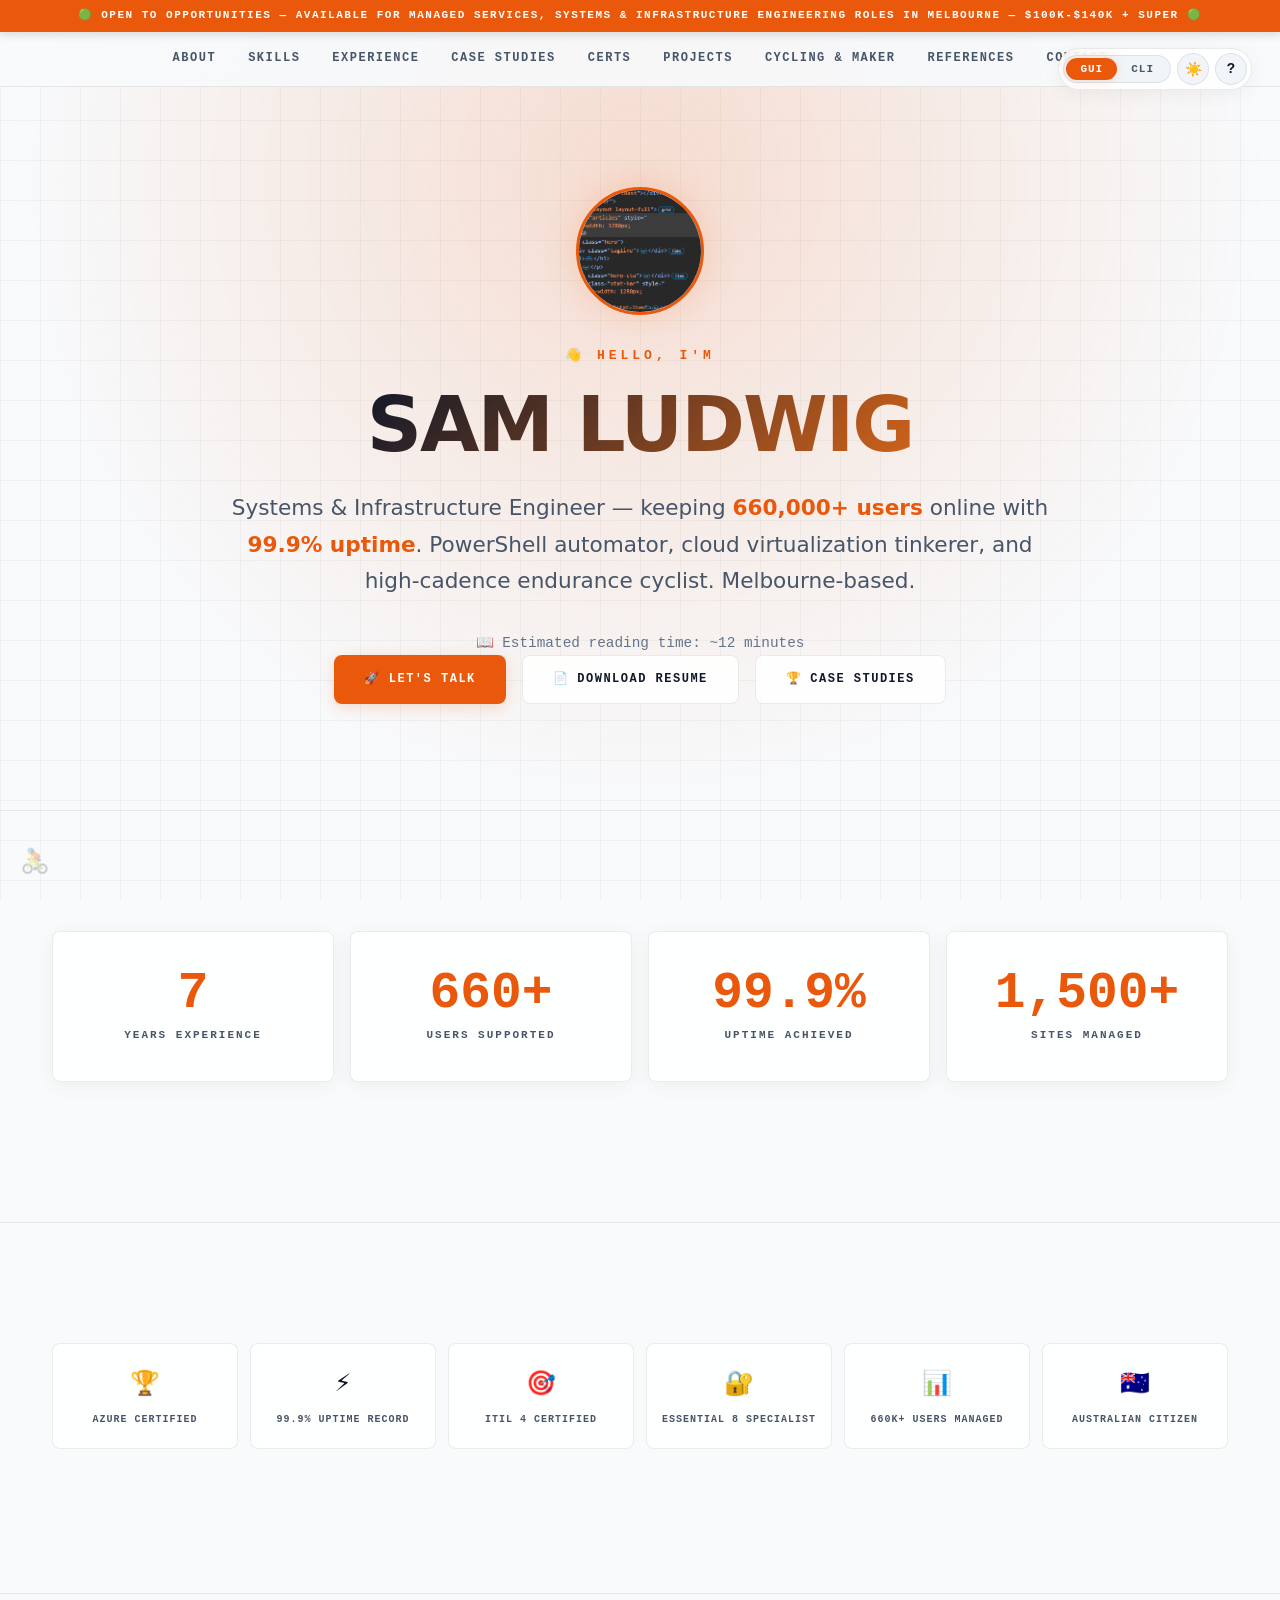
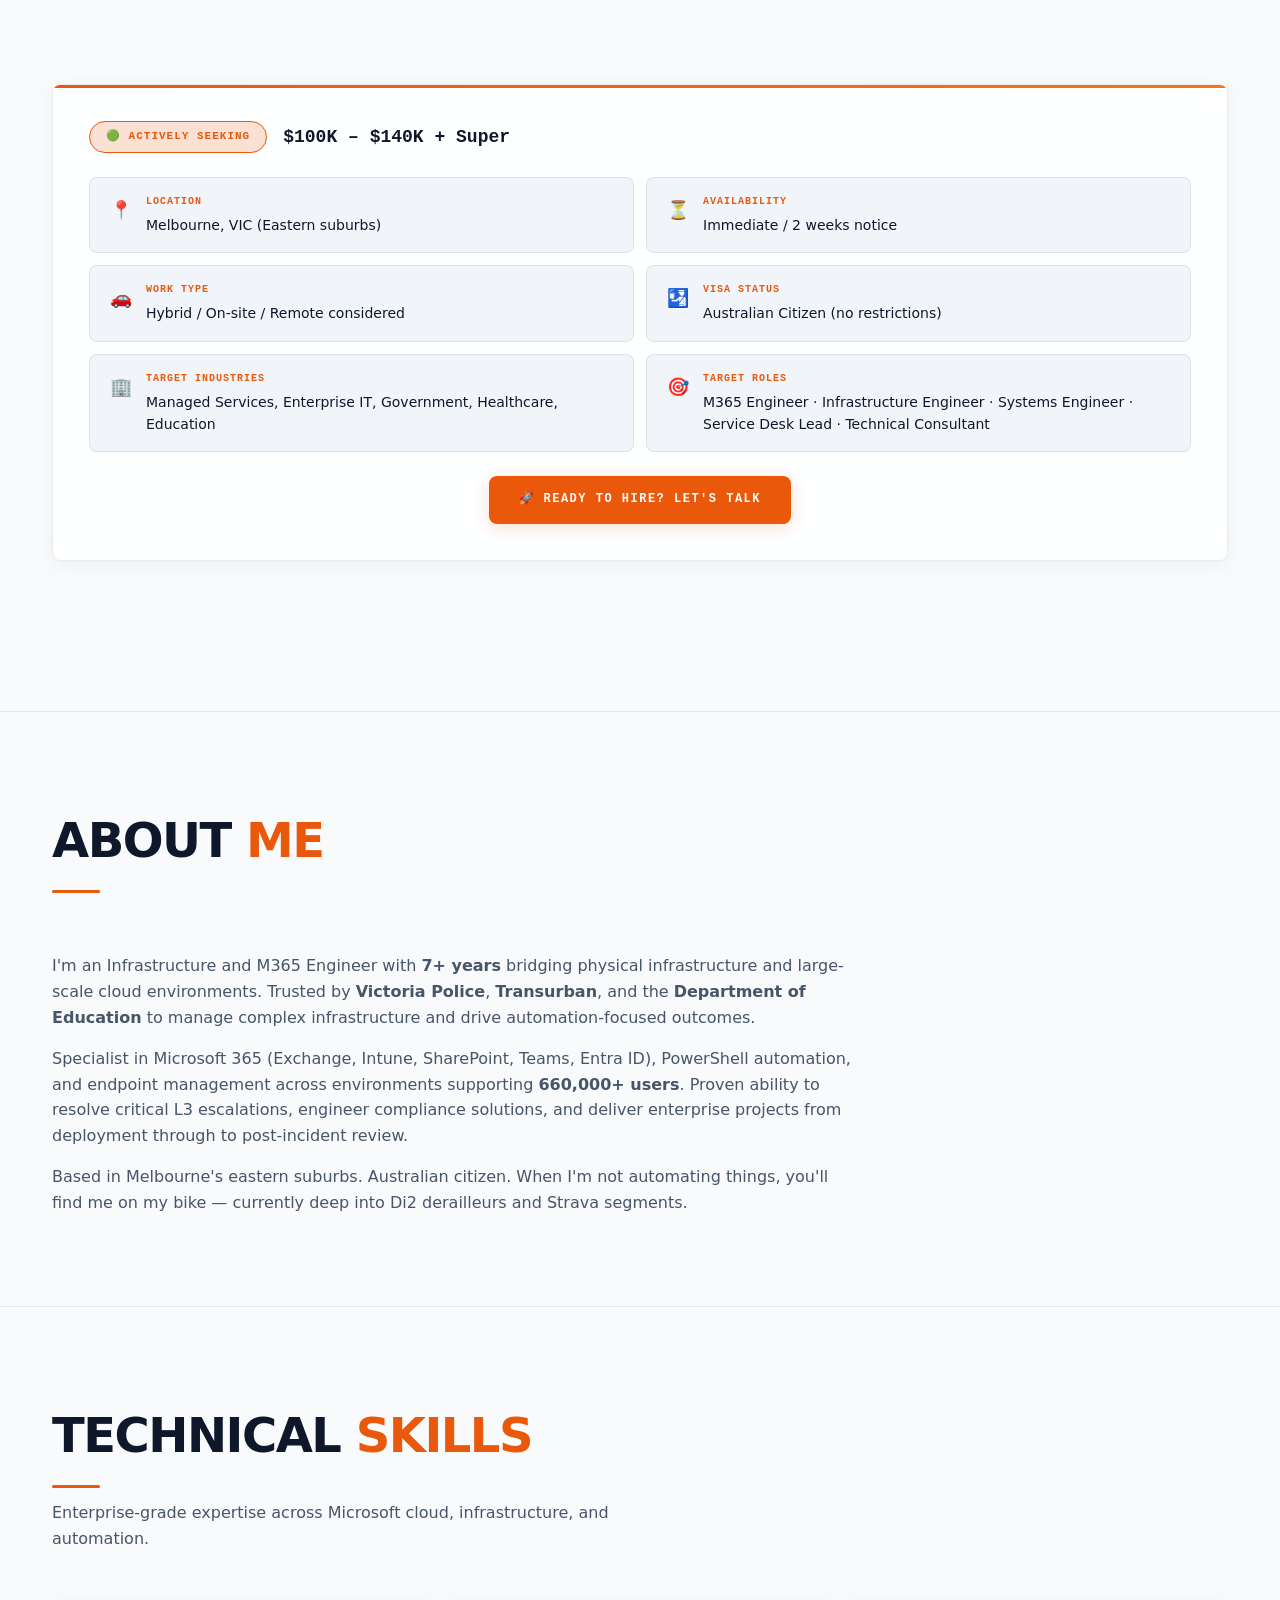
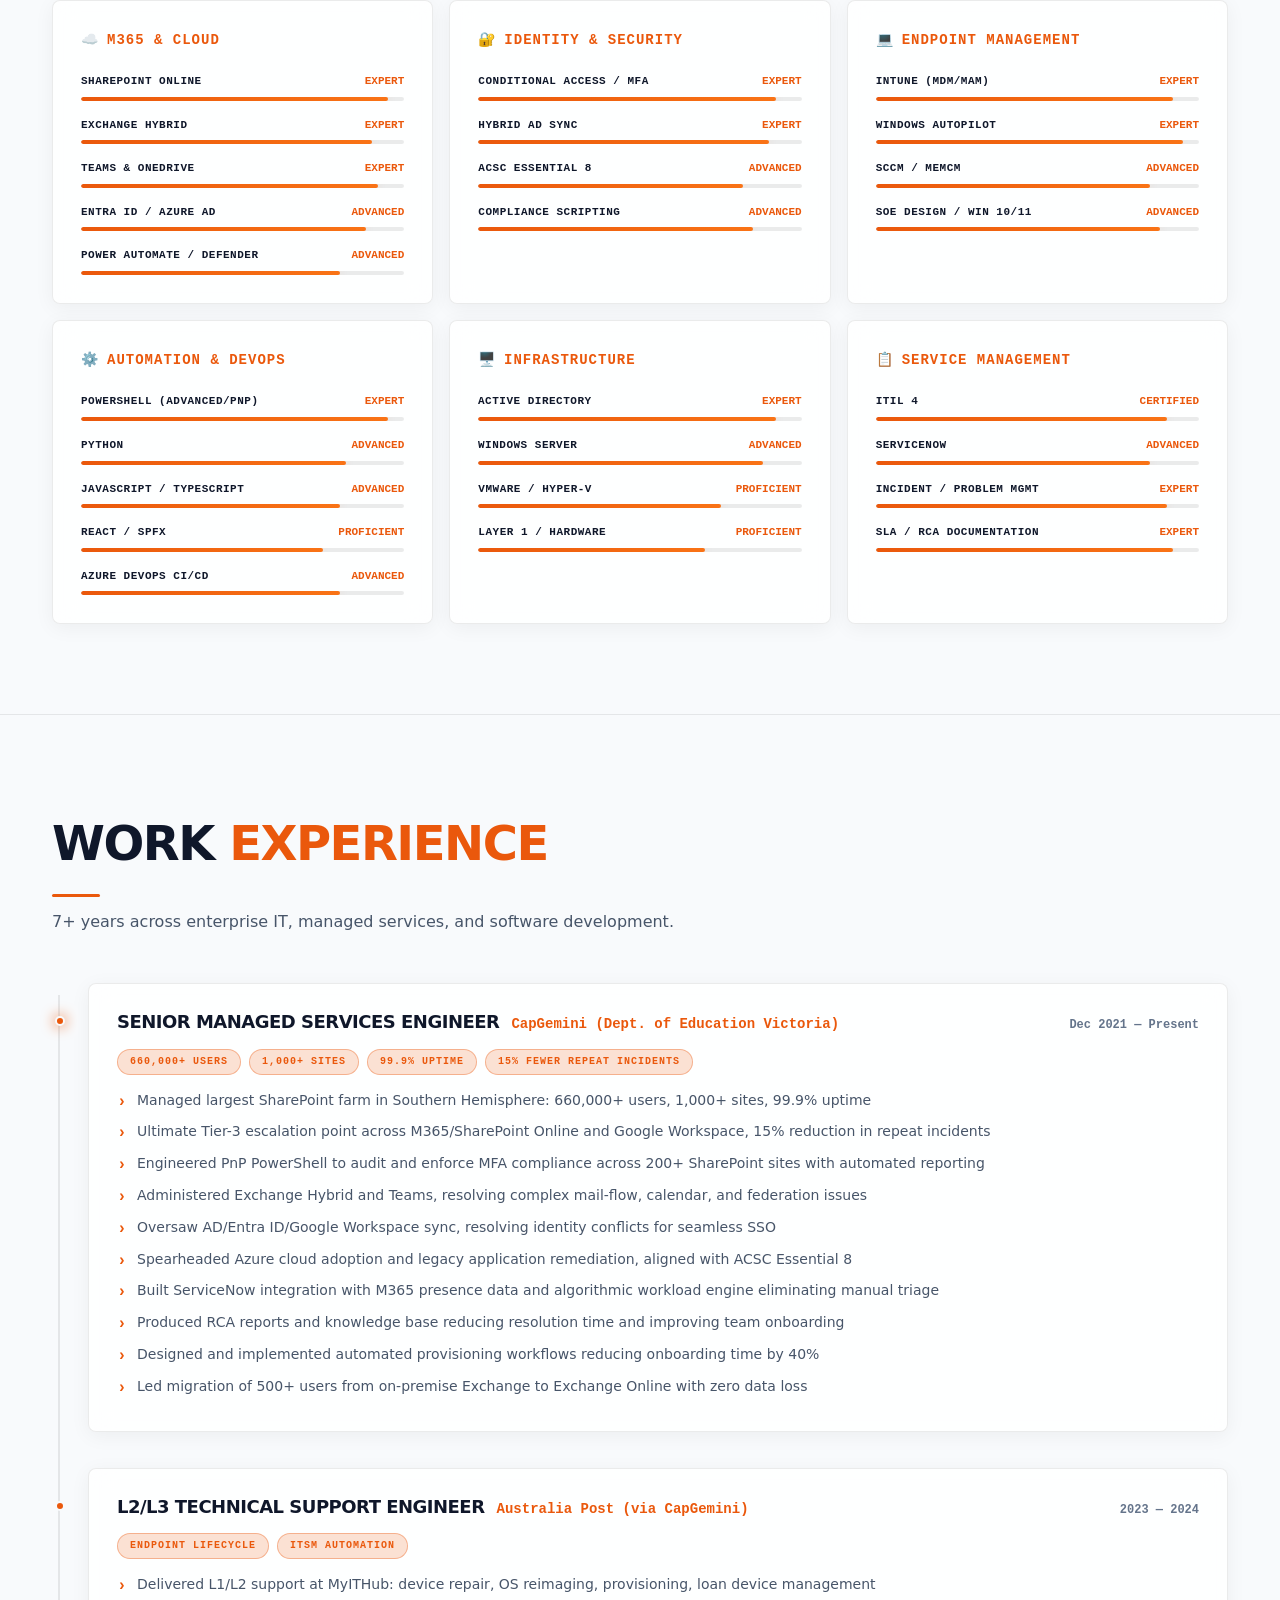
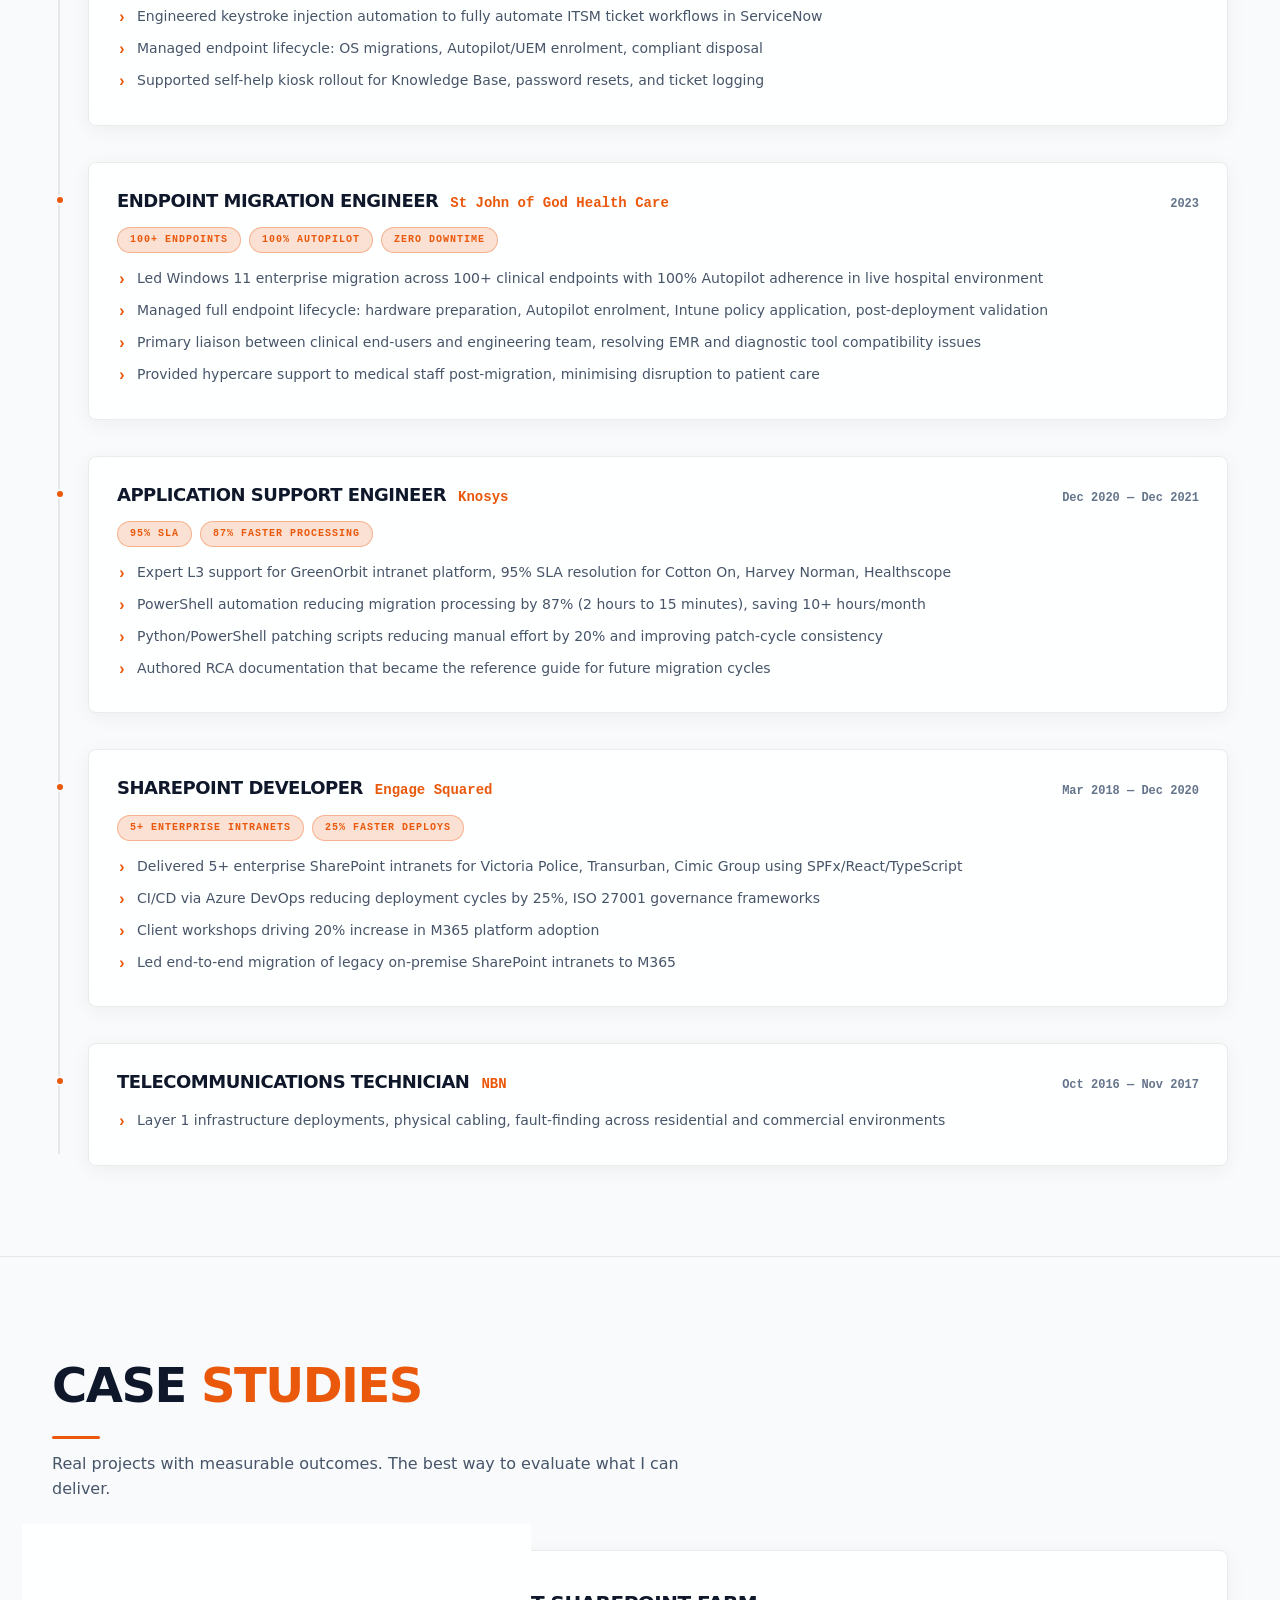
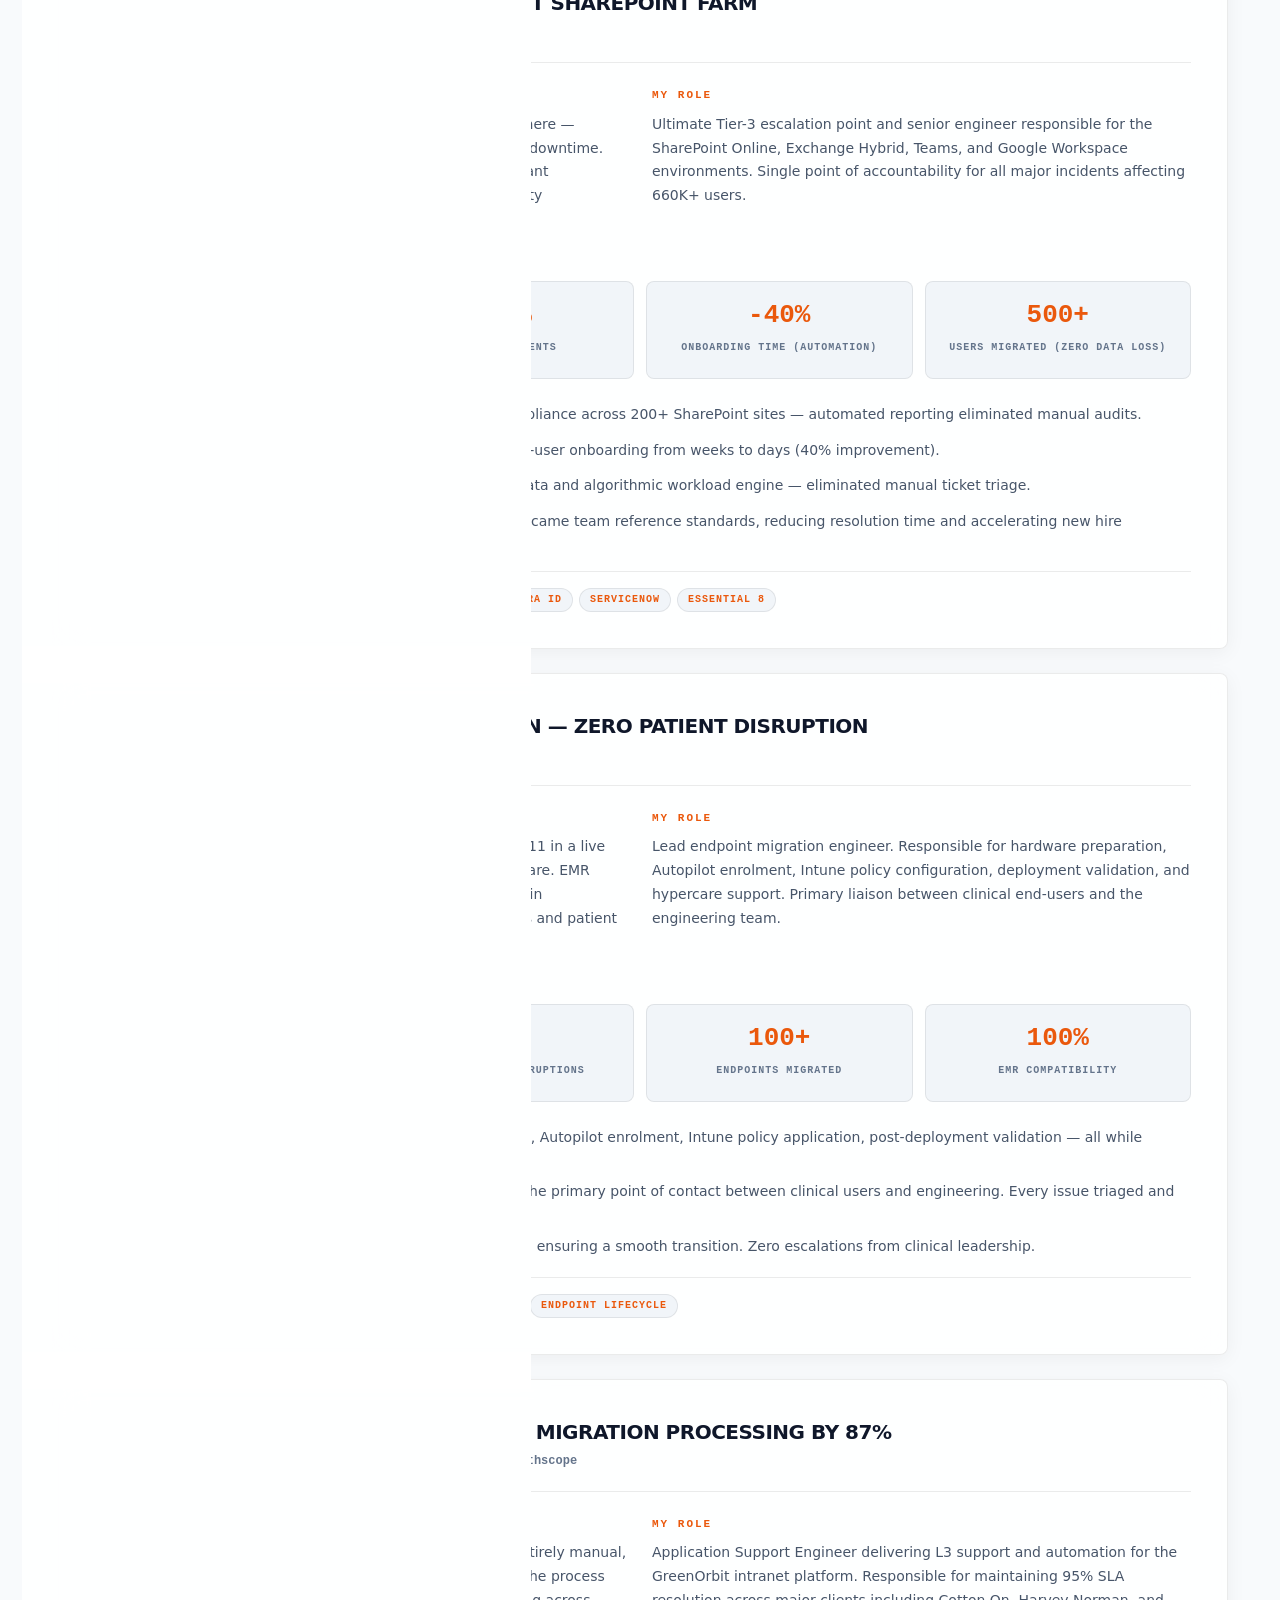
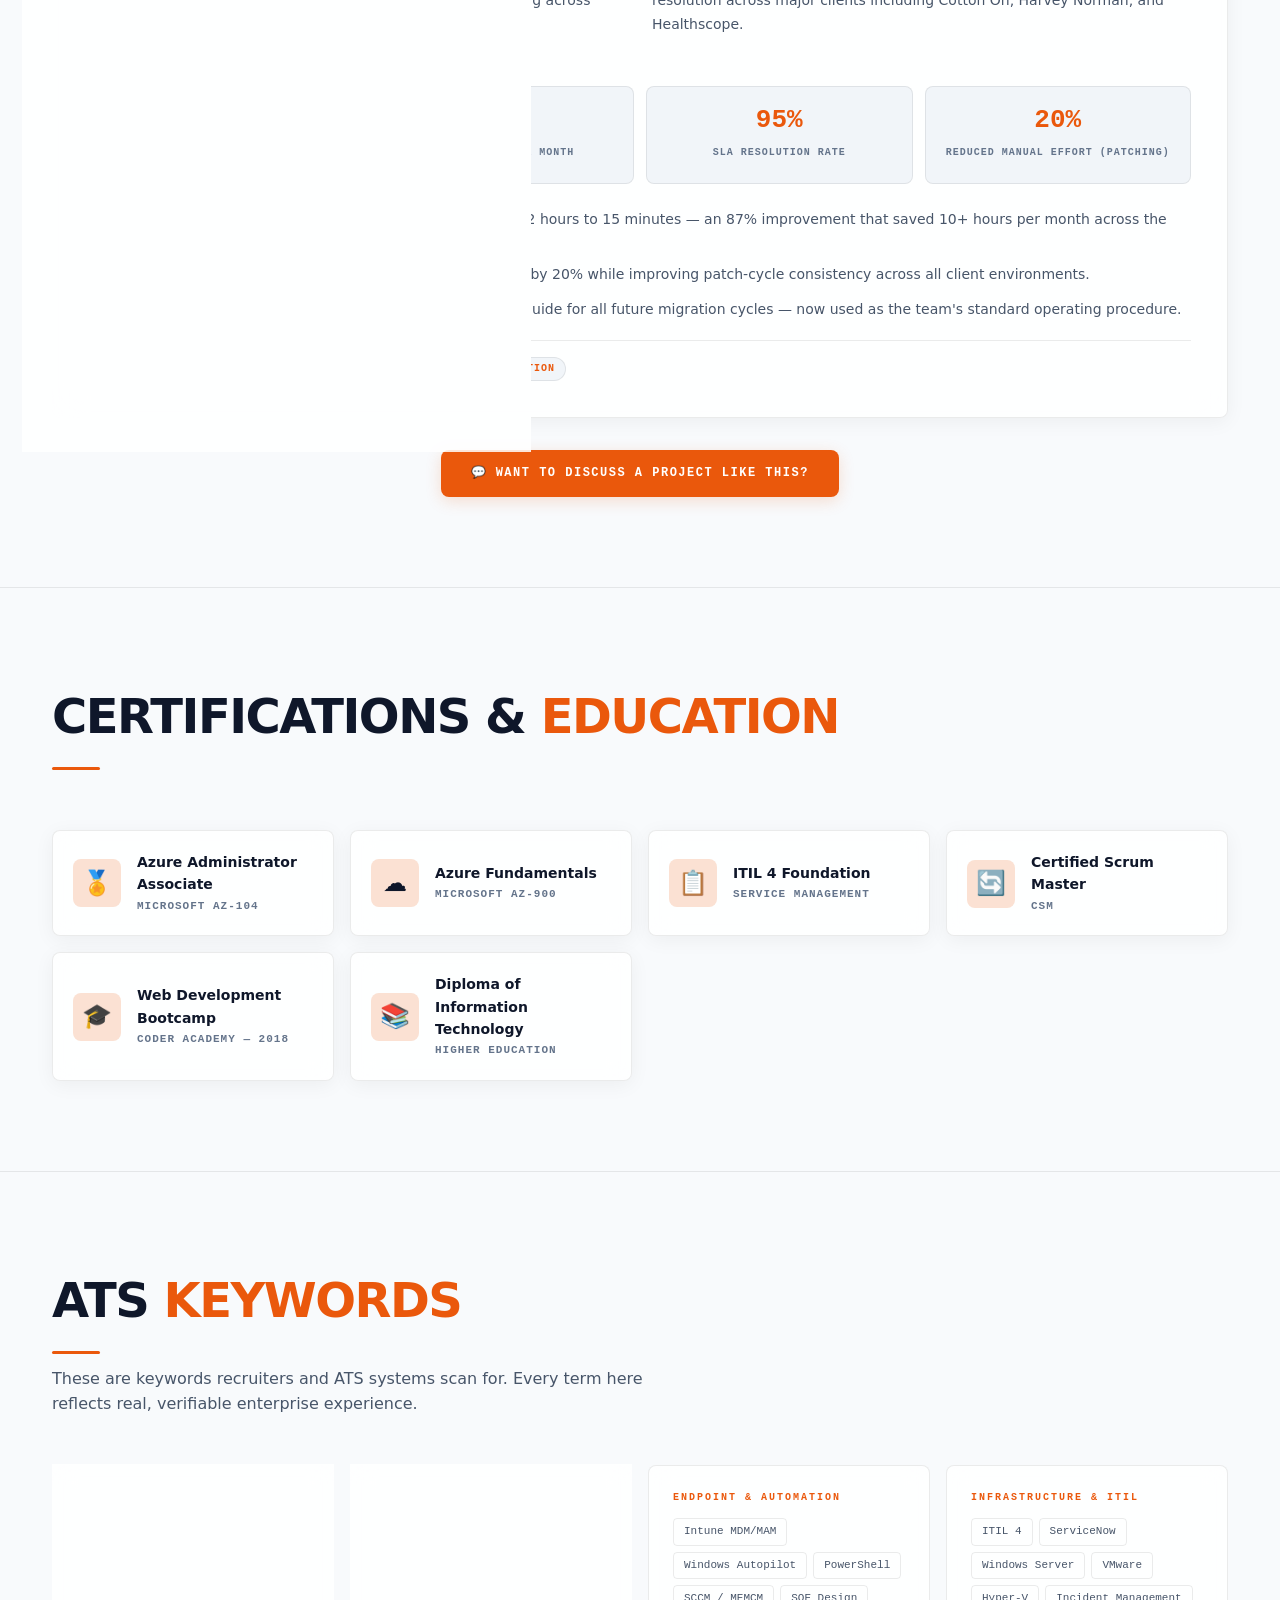
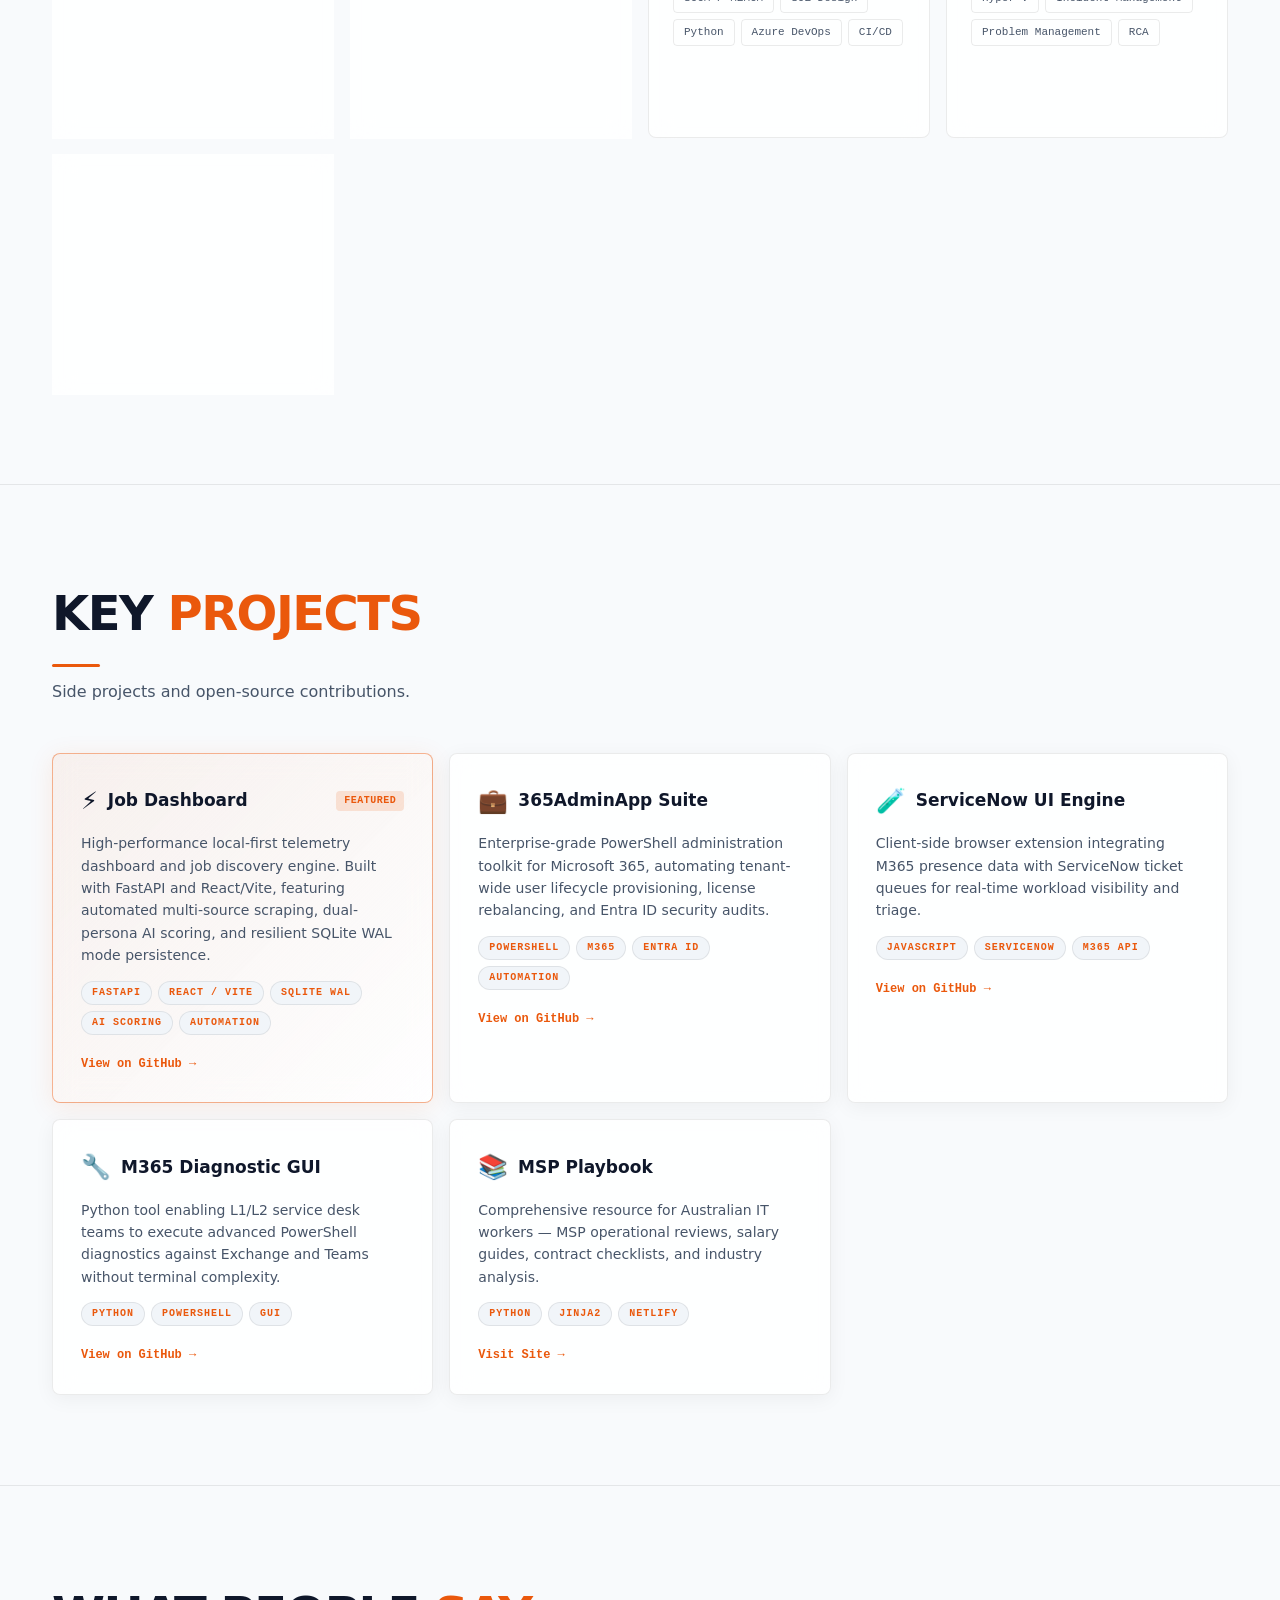
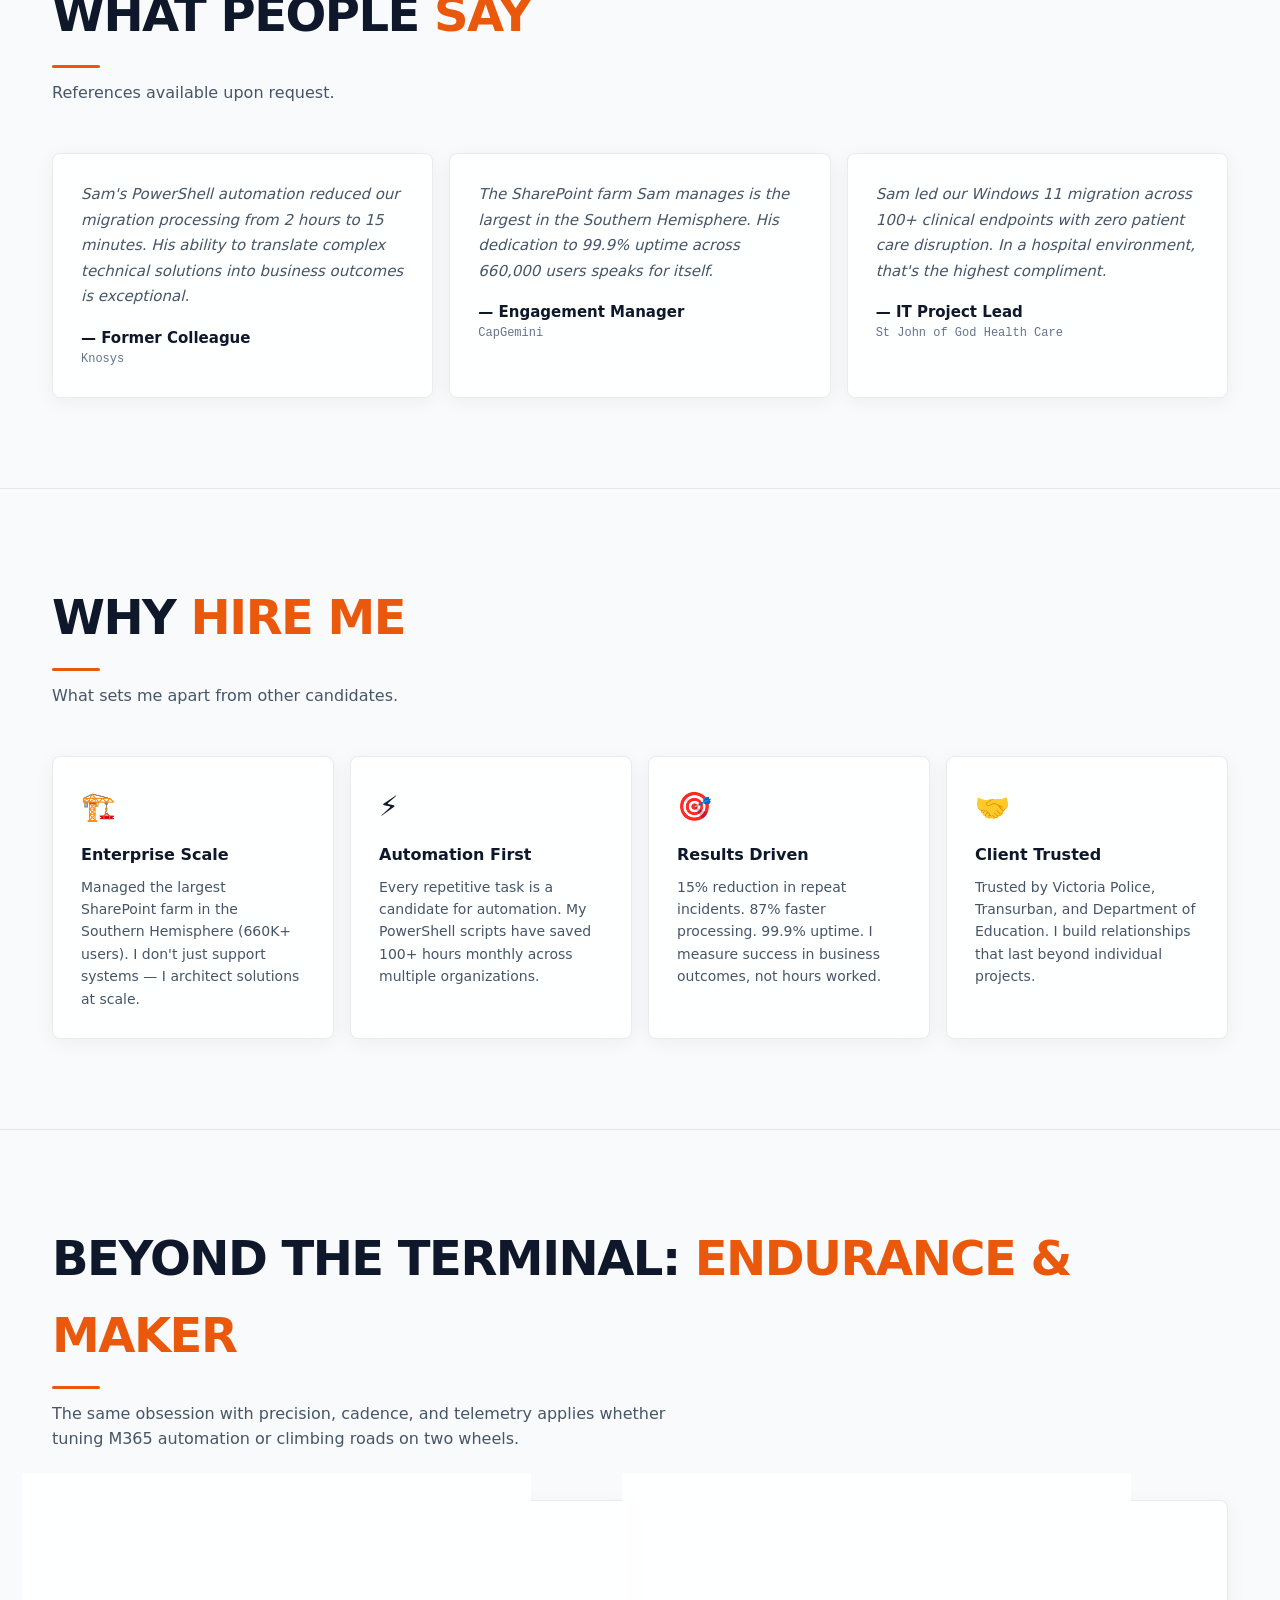
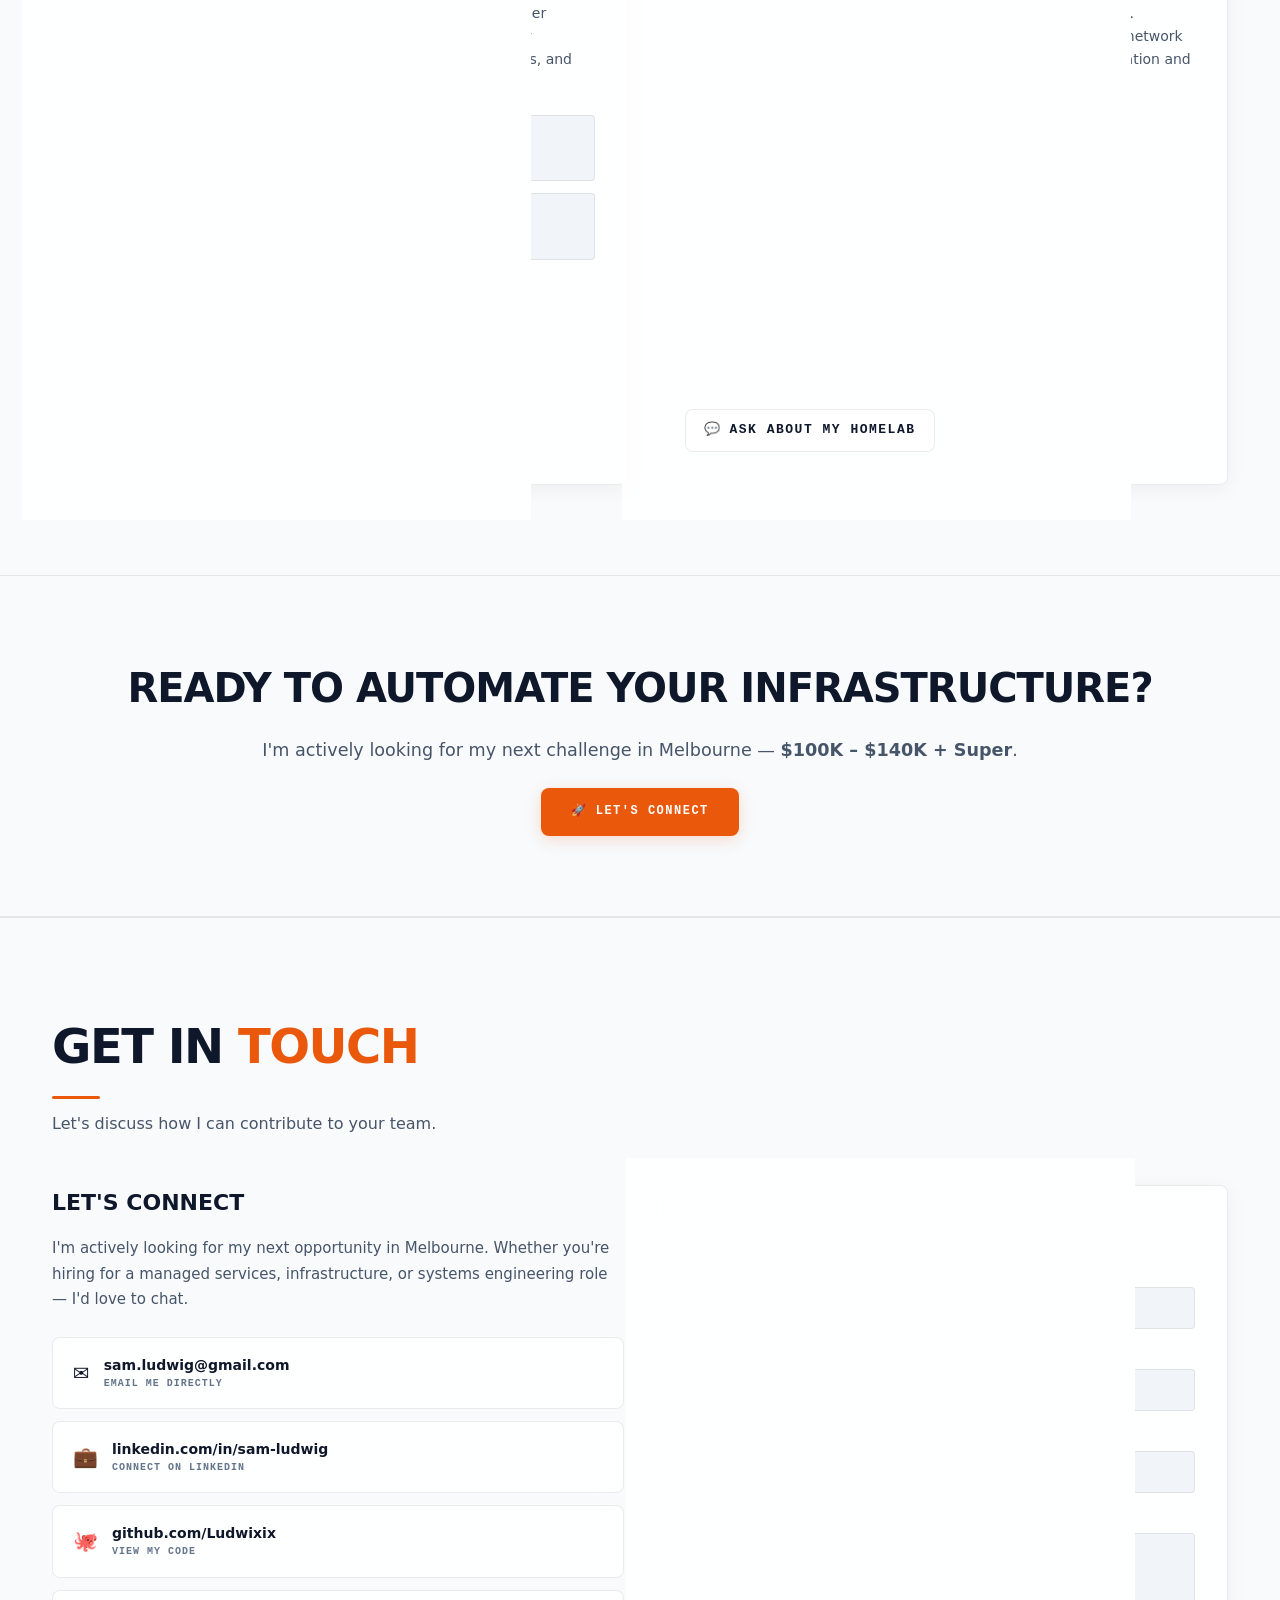
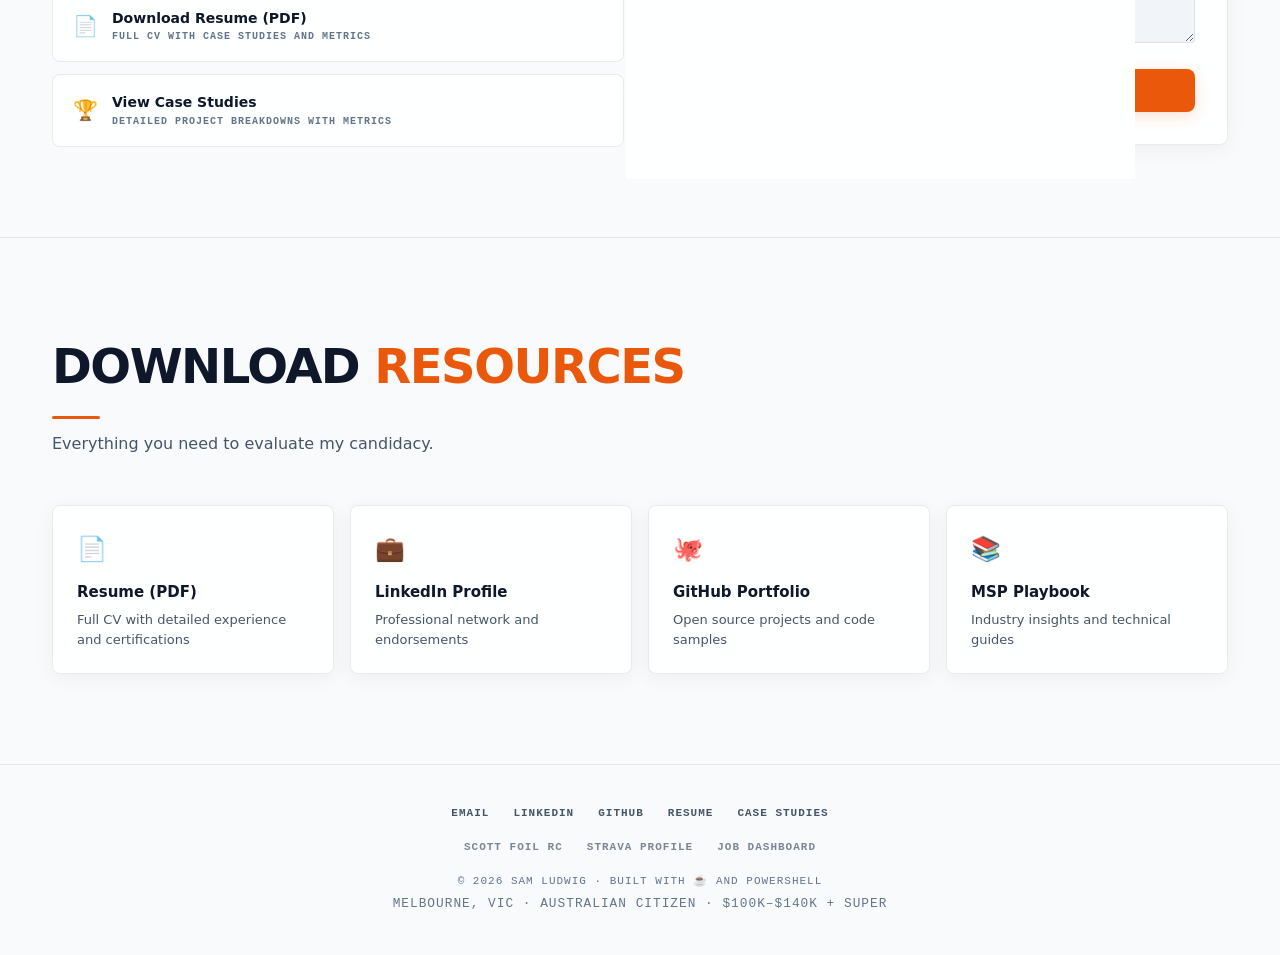
==== commit b17cc840: "feat: add Scott Foil upgrades log and bike technician workshop showcase" ====
--- a/index.html
+++ b/index.html
@@ -1117,12 +1117,21 @@
                                     <div class="telemetry-val">~100 RPM Avg</div>
                                 </div>
                             </div>
+                            <div class="tech-log-preview">
+                                <div class="tech-log-title">🔧 Technician Lab & Upgrade Log:</div>
+                                <div class="maker-tags-grid" style="margin-bottom: 16px;">
+                                    <div class="maker-pill" style="font-size: 11px;"><span>✓</span> Di2 12s E-Tube Tuning</div>
+                                    <div class="maker-pill" style="font-size: 11px;"><span>✓</span> Exar Carbon Tubeless</div>
+                                    <div class="maker-pill" style="font-size: 11px;"><span>✓</span> Hot-Melt Chain Waxing</div>
+                                    <div class="maker-pill" style="font-size: 11px;"><span>✓</span> Hydraulic Bleed & Truing</div>
+                                </div>
+                            </div>
                             <div class="endurance-actions">
                                 <a href="https://www.strava.com/athletes/26852234" target="_blank" rel="noopener noreferrer" class="btn-strava">
                                     <svg width="18" height="18" viewBox="0 0 24 24" fill="currentColor" aria-hidden="true"><path d="M15.387 17.944l-2.089-4.116h-3.065L15.387 24l5.15-10.172h-3.066m-7.008-5.599l2.836 5.598h4.172L10.463 0l-7.24 13.828h4.172"/></svg>
-                                    View Strava Profile
+                                    View Strava
                                 </a>
-                                <a href="scott-foil.html" class="project-link" style="font-size: 13px;">Explore Bike Gallery →</a>
+                                <a href="scott-foil.html#my-build" class="project-link" style="font-size: 13px;">View Upgrades & Tech Lab →</a>
                             </div>
                         </div>
 
--- a/styles.css
+++ b/styles.css
@@ -760,6 +760,13 @@
 .telemetry-val {
     font-family: var(--font-mono); font-size: 13px; font-weight: 700;
     color: var(--text); margin-top: 4px;
+}
+.tech-log-preview {
+    margin-top: 4px; margin-bottom: 12px;
+}
+.tech-log-title {
+    font-family: var(--font-mono); font-size: 10px; text-transform: uppercase;
+    letter-spacing: 0.8px; color: var(--text-dim); margin-bottom: 8px; font-weight: 700;
 }
 .endurance-actions {
     margin-top: auto; display: flex; gap: 12px; flex-wrap: wrap; align-items: center;
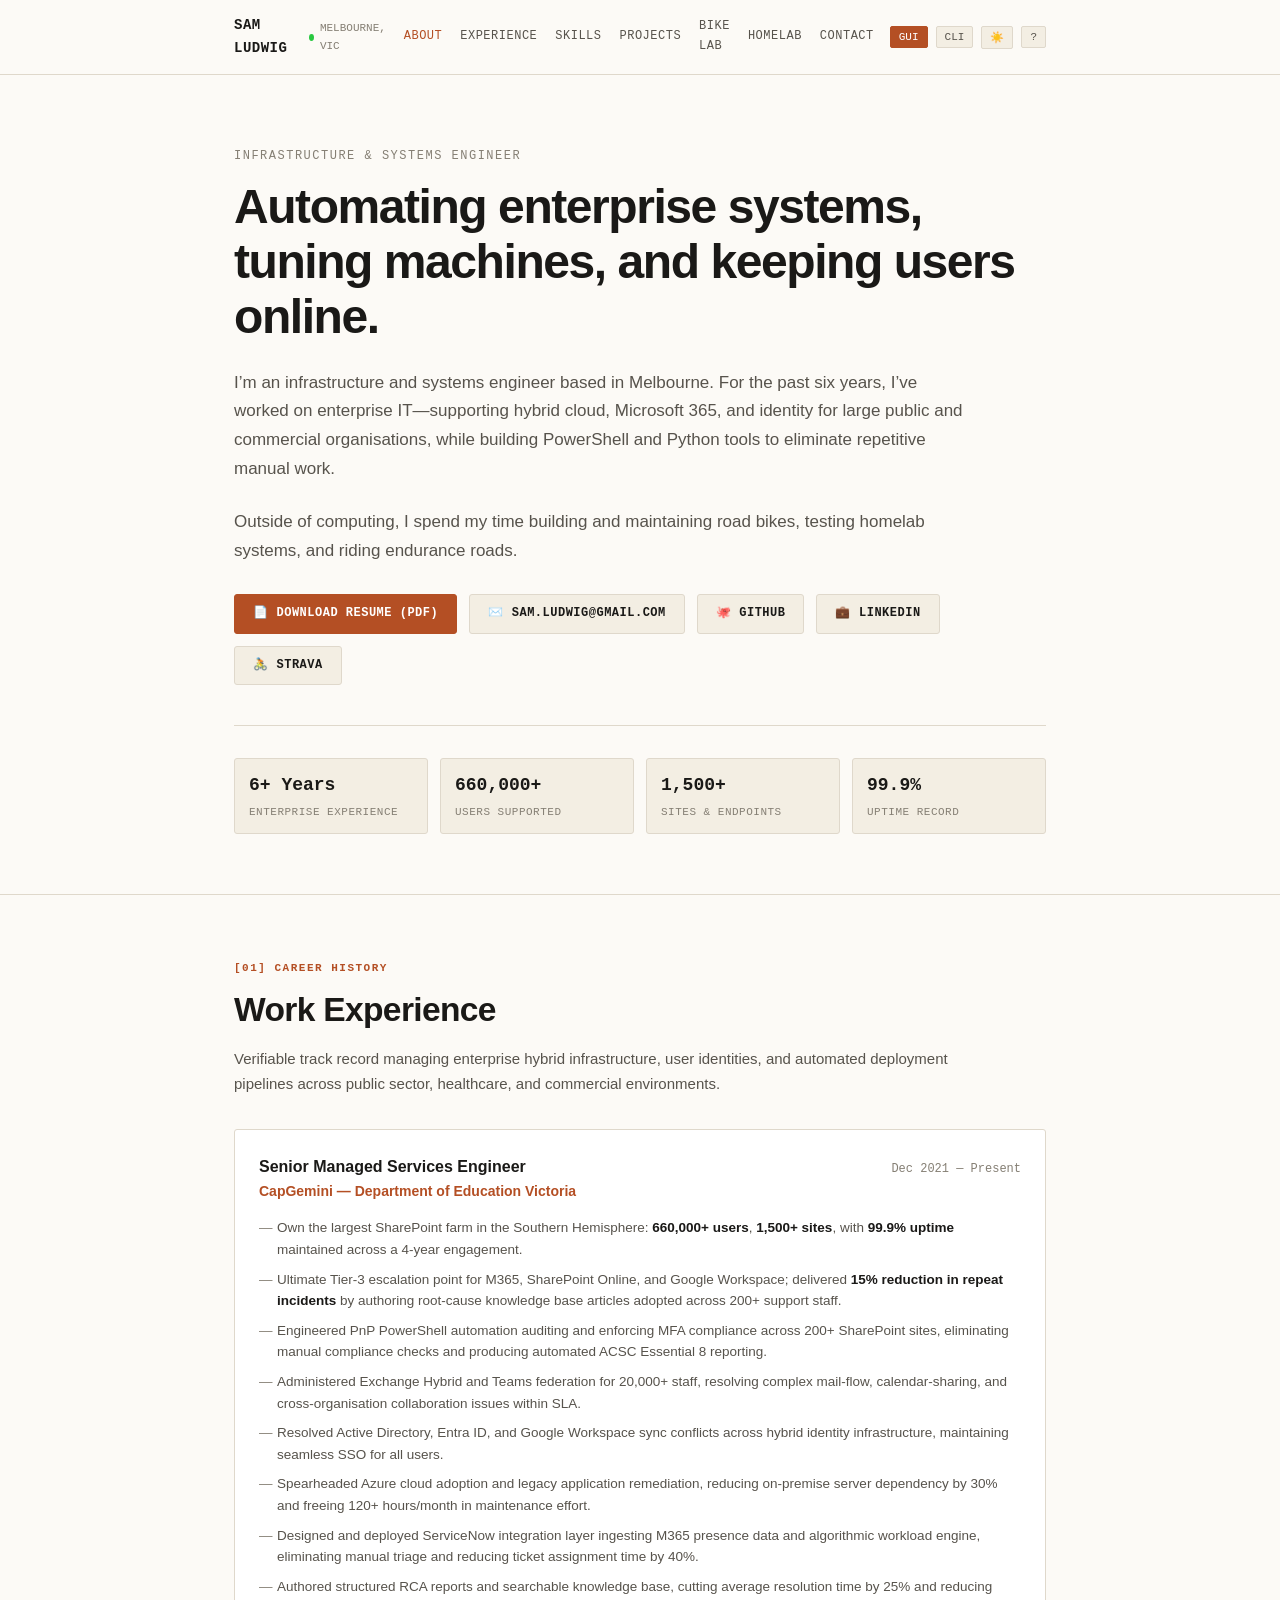
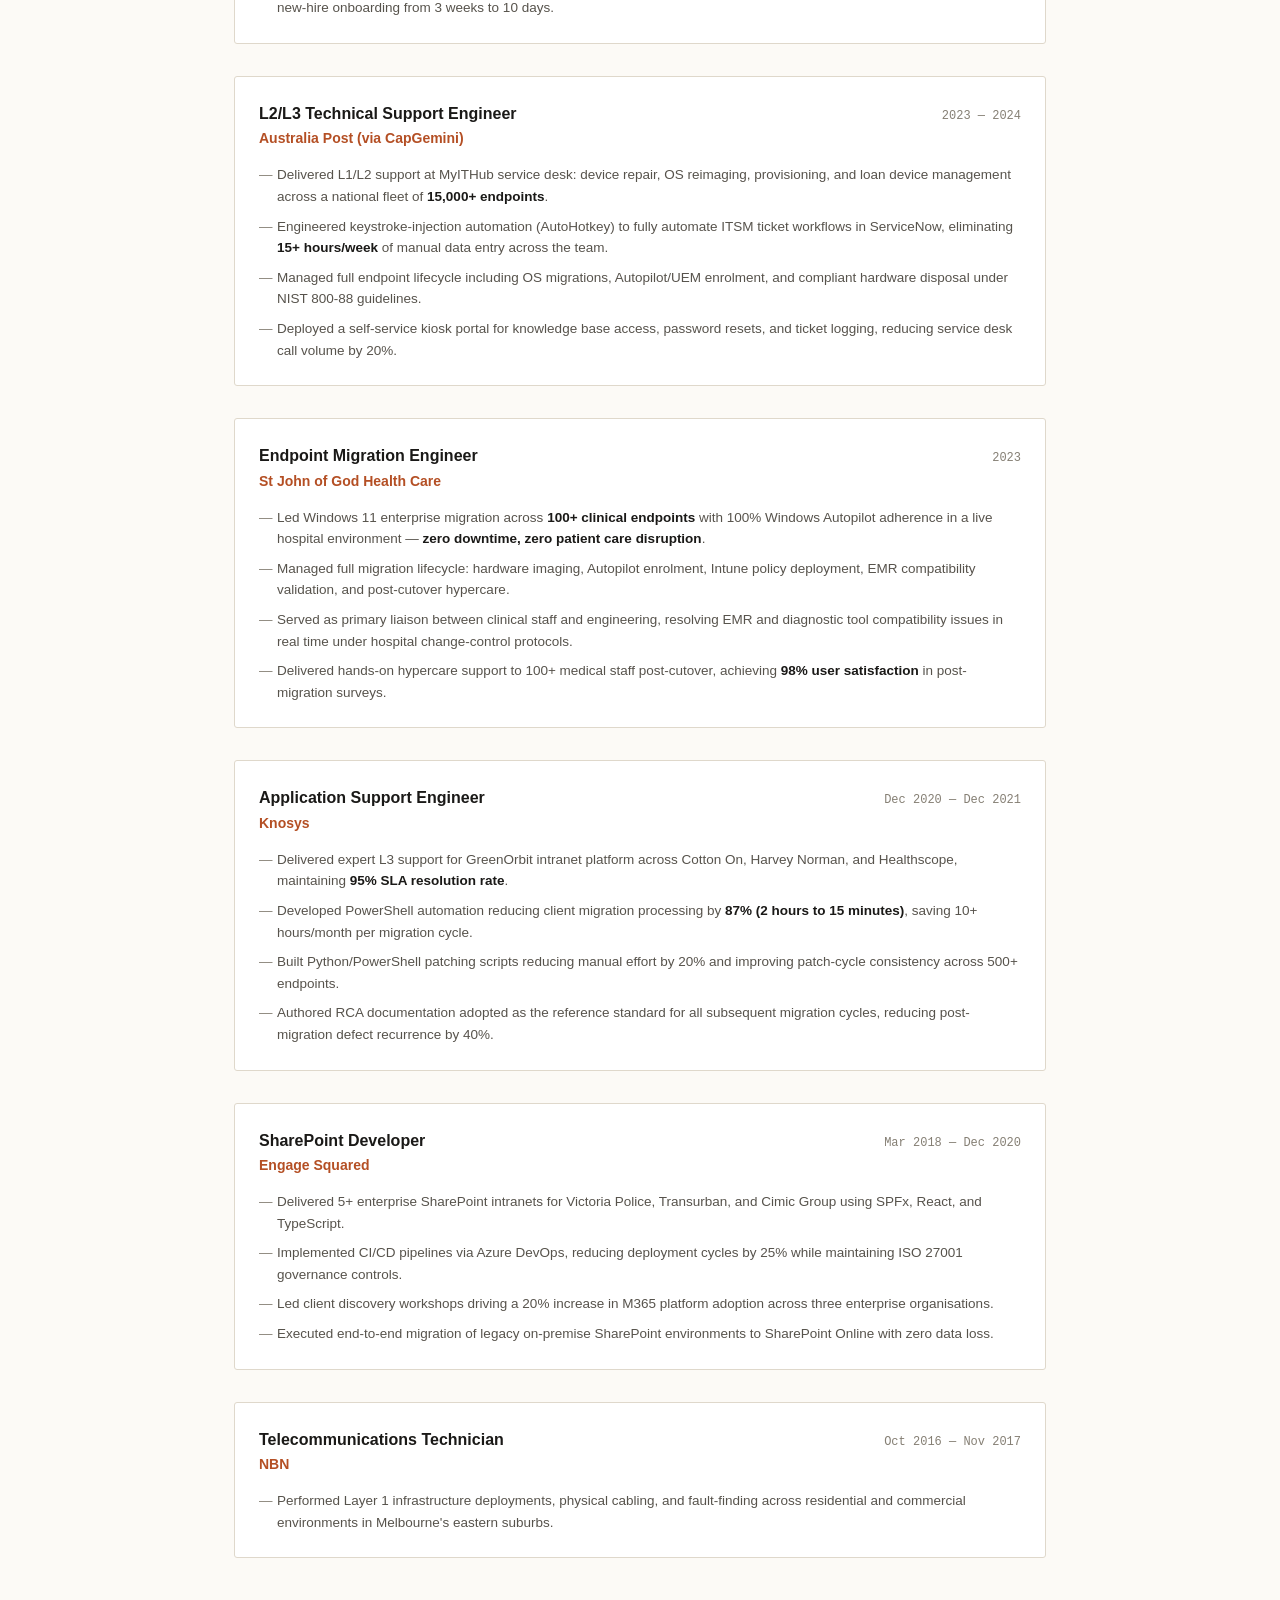
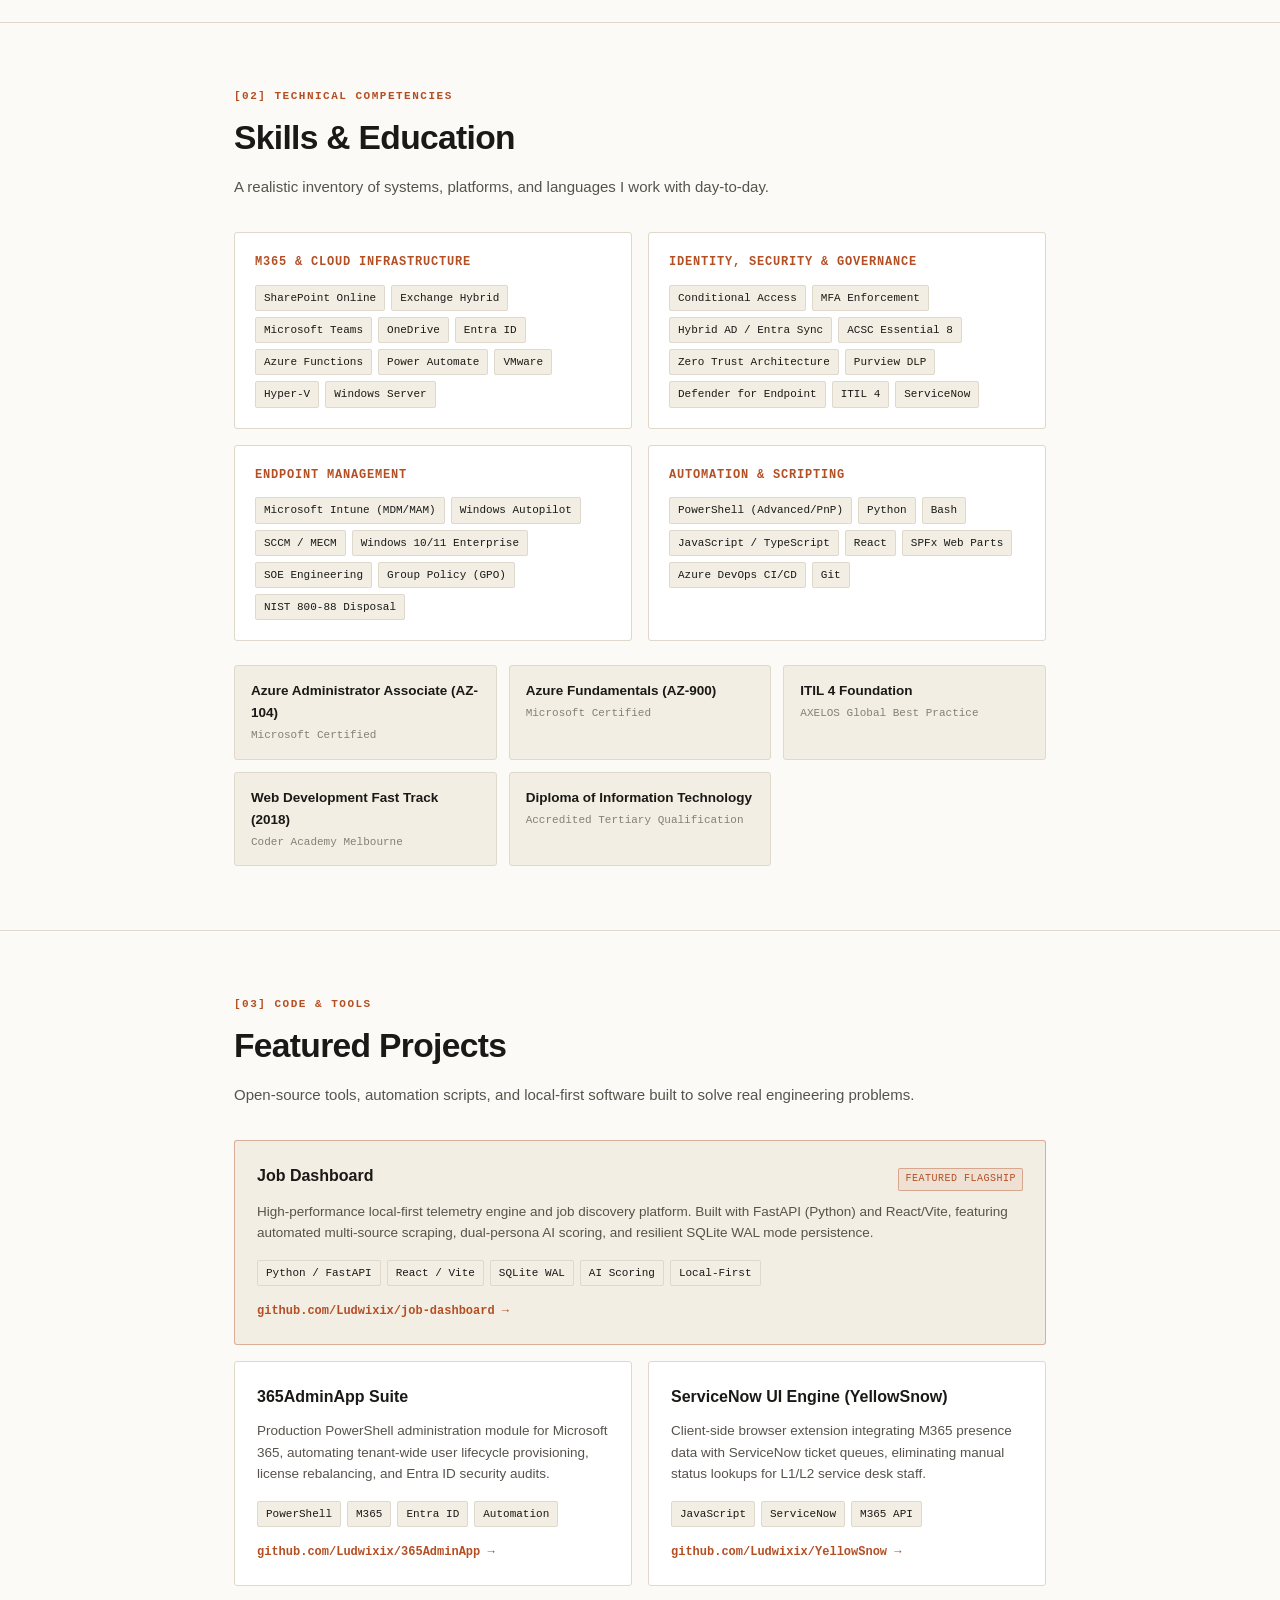
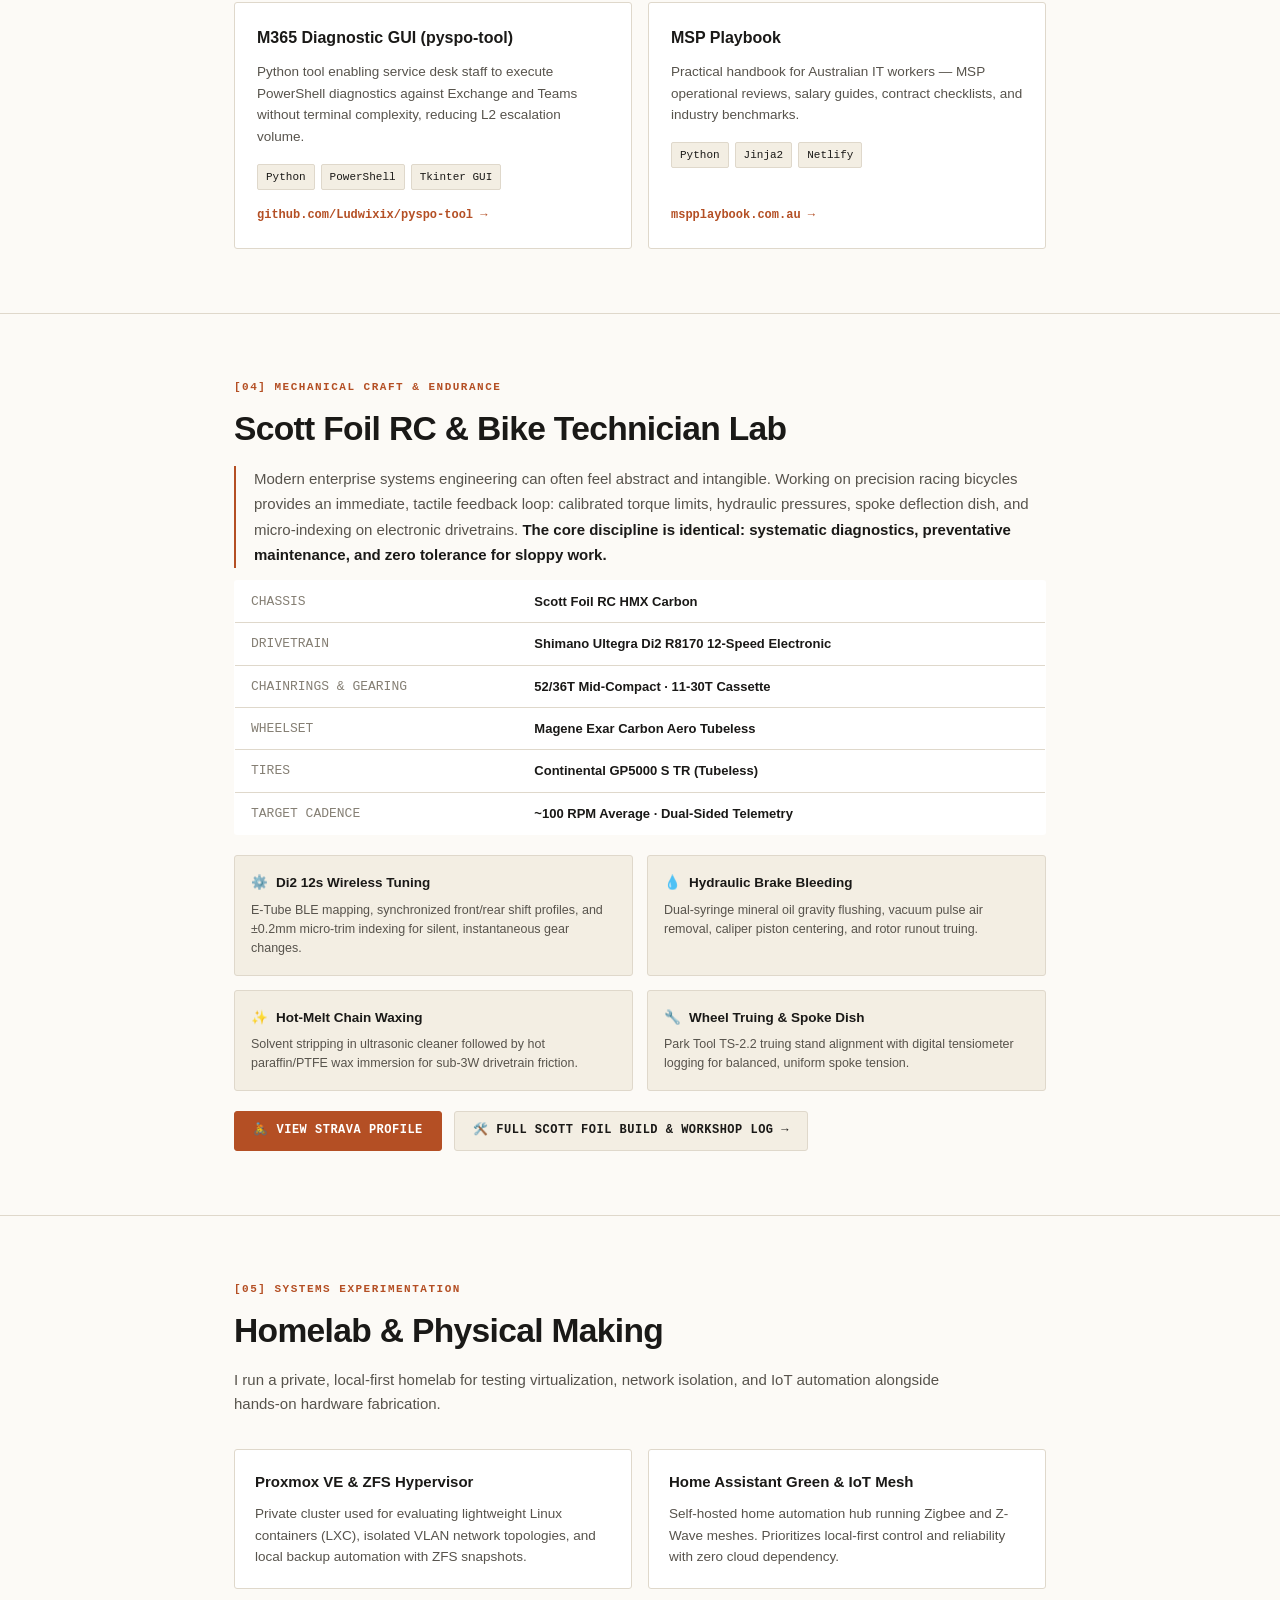
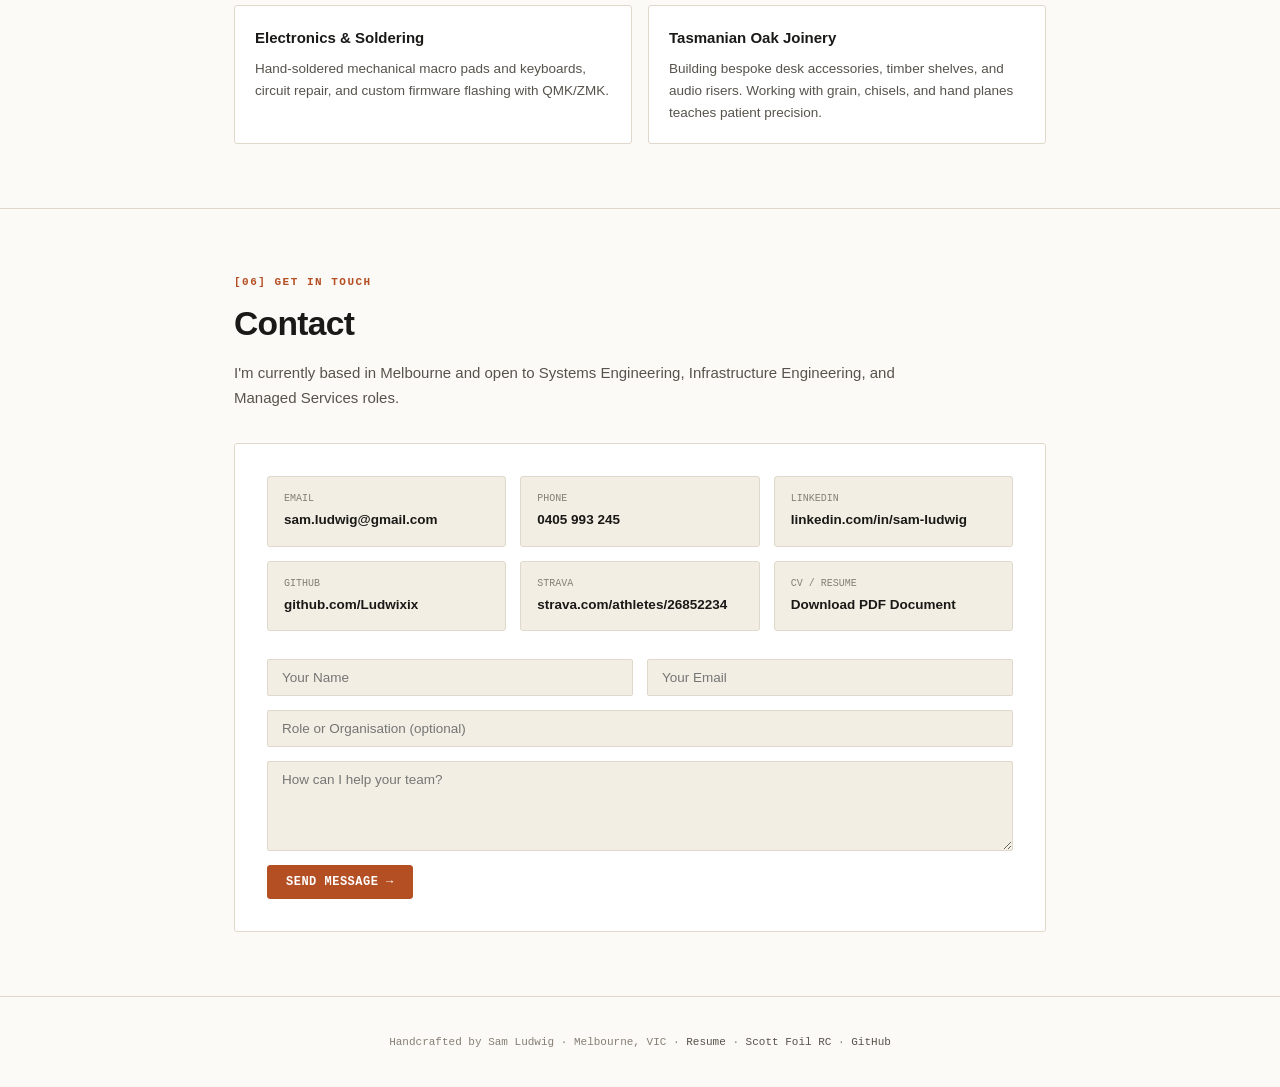
==== commit 871c2886: "refactor: humble, editorial-brutalist redesign with 100% verified career history" ====
--- a/index.html
+++ b/index.html
@@ -3,75 +3,29 @@
 <head>
     <meta charset="UTF-8">
     <meta name="viewport" content="width=device-width, initial-scale=1.0">
-    <title>Sam Ludwig | Infrastructure & M365 Engineer | Melbourne, VIC</title>
-    <meta name="description" content="Sam Ludwig — Infrastructure and M365 Engineer in Melbourne, VIC. 7+ years managing enterprise IT for 660,000+ users. Specialising in Microsoft 365, Azure, PowerShell automation, and endpoint management. Open to Managed Services Engineer, Systems Engineer, and Infrastructure Engineer roles.">
-    <meta name="keywords" content="IT engineer Melbourne, M365 engineer, SharePoint engineer, infrastructure engineer, systems administrator, managed services engineer, Azure engineer, PowerShell automation, Entra ID, SCCM Intune, IT service desk lead, technical consultant, Windows Autopilot, Intune MDM, Essential 8, ServiceNow">
+    <title>Sam Ludwig | Infrastructure & Systems Engineer | Melbourne, VIC</title>
+    <meta name="description" content="Sam Ludwig — Infrastructure & Systems Engineer in Melbourne. 6+ years managing enterprise IT environments, hybrid cloud, M365, and automation.">
+    <meta name="keywords" content="Sam Ludwig, Systems Engineer Melbourne, Infrastructure Engineer, M365, Azure, PowerShell, Intune, Active Directory, Essential 8, ServiceNow">
     <meta name="author" content="Sam Ludwig">
     <meta name="robots" content="index, follow">
-    <meta name="theme-color" content="#0a0a0a">
+    <meta name="theme-color" content="#111214">
     <meta http-equiv="Content-Security-Policy" content="default-src 'self'; script-src 'self' 'unsafe-inline' https://gc.zgo.at https://formspree.io; style-src 'self' 'unsafe-inline'; img-src 'self' data:; connect-src 'self' https://formspree.io https://samludwig.au https://ludwixix.github.io; font-src 'self';">
     <link rel="icon" type="image/svg+xml" href="favicon.svg">
-    <link rel="preconnect" href="https://fonts.googleapis.com">
-    <link rel="preconnect" href="https://fonts.gstatic.com" crossorigin>
-    <meta name="google-site-verification" content="" />
-
-    <!-- JobPosting structured data for recruiters -->
-    <script type="application/ld+json">
-    {
-        "@context": "https://schema.org",
-        "@type": "JobPosting",
-        "title": "Infrastructure Engineer / M365 Engineer",
-        "description": "Seeking a managed services, systems, or infrastructure engineering role in Melbourne. 7+ years enterprise IT experience managing 660K+ user environments.",
-        "datePosted": "2026-06-01",
-        "validThrough": "2026-12-31",
-        "employmentType": "FULL_TIME",
-        "hiringOrganization": {
-            "@type": "Organization",
-            "name": "Open to Opportunities"
-        },
-        "jobLocation": {
-            "@type": "Place",
-            "address": {
-                "@type": "PostalAddress",
-                "addressLocality": "Melbourne",
-                "addressRegion": "VIC",
-                "addressCountry": "AU"
-            }
-        },
-        "baseSalary": {
-            "@type": "MonetaryAmount",
-            "currency": "AUD",
-            "value": {
-                "@type": "QuantitativeValue",
-                "minValue": 100000,
-                "maxValue": 140000,
-                "unitText": "YEAR"
-            }
-        },
-        "applicantLocationRequirements": {
-            "@type": "Country",
-            "name": "AU"
-        }
-    }
-    </script>
 
     <!-- Open Graph -->
-    <meta property="og:title" content="Sam Ludwig | Infrastructure & M365 Engineer">
-    <meta property="og:description" content="7+ years managing enterprise IT for 660,000+ users. Microsoft 365, Azure, PowerShell automation. Open to work in Melbourne, VIC.">
+    <meta property="og:title" content="Sam Ludwig | Infrastructure & Systems Engineer">
+    <meta property="og:description" content="6+ years managing enterprise IT environments, hybrid cloud, M365, and automation. Based in Melbourne, VIC.">
     <meta property="og:type" content="website">
     <meta property="og:url" content="https://ludwixix.github.io">
-    <meta property="og:site_name" content="Sam Ludwig — Portfolio">
+    <meta property="og:site_name" content="Sam Ludwig">
     <meta property="og:image" content="https://ludwixix.github.io/og-image-optimized.jpg">
-    <meta property="og:image:width" content="1200">
-    <meta property="og:image:height" content="630">
 
     <!-- Twitter Card -->
     <meta name="twitter:card" content="summary_large_image">
-    <meta name="twitter:title" content="Sam Ludwig | Infrastructure & M365 Engineer">
-    <meta name="twitter:description" content="7+ years managing enterprise IT for 660,000+ users. Open to work in Melbourne, VIC.">
+    <meta name="twitter:title" content="Sam Ludwig | Infrastructure & Systems Engineer">
+    <meta name="twitter:description" content="6+ years managing enterprise IT environments, hybrid cloud, M365, and automation. Melbourne, VIC.">
     <meta name="twitter:image" content="https://ludwixix.github.io/og-image-optimized.jpg">
 
-    <!-- Canonical -->
     <link rel="canonical" href="https://ludwixix.github.io">
 
     <!-- JSON-LD Structured Data -->
@@ -84,8 +38,8 @@
         "image": "https://ludwixix.github.io/og-image-optimized.jpg",
         "email": "sam.ludwig@gmail.com",
         "telephone": "+61405993245",
-        "jobTitle": "Infrastructure & M365 Engineer",
-        "description": "Infrastructure and M365 Engineer with 7+ years bridging physical infrastructure and large-scale cloud environments. Trusted by Victoria Police, Transurban, and the Department of Education.",
+        "jobTitle": "Infrastructure & Systems Engineer",
+        "description": "Infrastructure and Systems Engineer with 6+ years managing enterprise environments supporting 660,000+ users across hybrid cloud, Microsoft 365, identity, and automation.",
         "address": {
             "@type": "PostalAddress",
             "addressLocality": "Melbourne",
@@ -100,15 +54,16 @@
         "knowsAbout": [
             "Microsoft 365", "SharePoint Online", "Exchange Hybrid", "Azure",
             "Entra ID", "Active Directory", "PowerShell", "Intune", "SCCM",
-            "ITIL", "ServiceNow", "Python", "JavaScript", "TypeScript",
-            "React", "Windows Server", "VMware", "Hyper-V", "Windows Autopilot",
-            "Essential 8", "Azure DevOps", "Power Automate"
+            "ITIL 4", "ServiceNow", "Python", "JavaScript", "TypeScript",
+            "Windows Server", "VMware", "Hyper-V", "Windows Autopilot",
+            "ACSC Essential 8", "Azure DevOps"
         ],
         "hasCredential": [
-            {"@type": "EducationalOccupationalCredential", "name": "Azure Administrator Associate (AZ-104)"},
-            {"@type": "EducationalOccupationalCredential", "name": "Azure Fundamentals (AZ-900)"},
+            {"@type": "EducationalOccupationalCredential", "name": "Microsoft Certified: Azure Administrator Associate (AZ-104)"},
+            {"@type": "EducationalOccupationalCredential", "name": "Microsoft Certified: Azure Fundamentals (AZ-900)"},
             {"@type": "EducationalOccupationalCredential", "name": "ITIL 4 Foundation"},
-            {"@type": "EducationalOccupationalCredential", "name": "Certified Scrum Master (CSM)"}
+            {"@type": "EducationalOccupationalCredential", "name": "Coder Academy Web Development Fast Track (2018)"},
+            {"@type": "EducationalOccupationalCredential", "name": "Diploma of Information Technology"}
         ],
         "worksFor": {
             "@type": "Organization",
@@ -122,9 +77,7 @@
     </script>
 
     <!-- GoatCounter Analytics -->
-    <script data-goatcounter="https://samludwig.au/count"
-            async src="https://gc.zgo.at/count.js"></script>
-
+    <script data-goatcounter="https://samludwig.au/count" async src="https://gc.zgo.at/count.js"></script>
     <link rel="stylesheet" href="styles.css">
 </head>
 <body>
@@ -134,809 +87,289 @@
     <!-- Scroll Progress Bar -->
     <div class="scroll-progress" id="scroll-progress"></div>
 
-    <!-- Open to Work Banner -->
-    <div class="open-banner" role="banner" aria-label="Open to work">
-        🟢 <span>Open to Opportunities</span> — Available for Managed Services, Systems & Infrastructure Engineering roles in Melbourne — <strong>$100K-$140K + Super</strong>
-        <span>🟢</span>
-    </div>
-
-    <!-- Floating Header Controls -->
-    <aside class="floating-controls" role="toolbar" aria-label="Display and interaction preferences">
-        <div class="mode-toggle" role="radiogroup" aria-label="View mode">
-            <button id="gui-btn" class="active" role="radio" aria-checked="true" onclick="setMode('gui')">GUI</button>
-            <button id="cli-btn" role="radio" aria-checked="false" onclick="setMode('cli')">CLI</button>
+    <!-- Header & Navigation -->
+    <header class="site-header">
+        <div class="header-inner">
+            <div class="header-brand">
+                <a href="#about" class="brand-name">SAM LUDWIG</a>
+                <span class="brand-status"><span class="status-dot"></span> Melbourne, VIC</span>
+            </div>
+            <nav class="site-nav" aria-label="Main navigation">
+                <a href="#about">About</a>
+                <a href="#experience">Experience</a>
+                <a href="#skills">Skills</a>
+                <a href="#projects">Projects</a>
+                <a href="#bike-lab">Bike Lab</a>
+                <a href="#homelab">Homelab</a>
+                <a href="#contact">Contact</a>
+            </nav>
+            <div class="header-controls" role="toolbar" aria-label="Preferences">
+                <button id="gui-btn" class="ctrl-btn active" onclick="setMode('gui')">GUI</button>
+                <button id="cli-btn" class="ctrl-btn" onclick="setMode('cli')">CLI</button>
+                <button class="ctrl-btn" id="theme-toggle" aria-label="Toggle theme" title="Toggle theme (L)">🌙</button>
+                <button class="ctrl-btn" id="shortcuts-trigger" aria-label="Keyboard shortcuts" title="Shortcuts (?)">?</button>
+            </div>
         </div>
-        <button class="theme-toggle" id="theme-toggle" aria-label="Toggle dark/light mode" title="Toggle theme (L)">🌙</button>
-        <button class="shortcuts-trigger" id="shortcuts-trigger" aria-label="Keyboard shortcuts" title="Keyboard shortcuts (?)">?</button>
-    </aside>
+    </header>
 
     <!-- ==================== GUI MODE ==================== -->
     <div class="gui-mode" id="gui-mode">
-
-        <!-- Navigation -->
-        <nav aria-label="Main navigation">
-            <a href="#about">About</a>
-            <a href="#skills">Skills</a>
-            <a href="#experience">Experience</a>
-            <a href="#case-studies">Case Studies</a>
-            <a href="#certifications">Certs</a>
-            <a href="#projects">Projects</a>
-            <a href="#endurance">Cycling & Maker</a>
-            <a href="#testimonials">References</a>
-            <a href="#contact">Contact</a>
-        </nav>
-
         <main id="main-content">
-            <!-- Hero -->
-            <section class="hero" id="hero">
-                <div class="hero-content">
-                    <img src="profile-optimized.png" alt="Sam Ludwig - Infrastructure & M365 Engineer" width="120" height="120" loading="eager" fetchpriority="high">
-                    <p class="hero-greeting">👋 Hello, I'm</p>
-                    <h1><span class="gradient">Sam Ludwig</span></h1>
-                    <p class="hero-tagline">
-                        Systems & Infrastructure Engineer — keeping <strong>660,000+ users</strong> online with <strong>99.9% uptime</strong>.
-                        PowerShell automator, cloud virtualization tinkerer, and high-cadence endurance cyclist. Melbourne-based.
+            <!-- Hero / About -->
+            <section class="hero" id="about">
+                <div class="container">
+                    <p class="hero-pretitle">Infrastructure & Systems Engineer</p>
+                    <h1 class="hero-title">Automating enterprise systems, tuning machines, and keeping users online.</h1>
+                    <p class="hero-bio">
+                        I’m an infrastructure and systems engineer based in Melbourne. For the past six years, I’ve worked on enterprise IT—supporting hybrid cloud, Microsoft 365, and identity for large public and commercial organisations, while building PowerShell and Python tools to eliminate repetitive manual work.
                     </p>
-                    
-                    <div class="reading-time" id="reading-time" style="margin-top: 1rem; font-size: 0.9rem;">
-                        Calculating reading time...
-                    </div>
-                    <div class="hero-cta">
-                        <a href="#contact" class="btn btn-primary">
-                            <span>🚀</span> Let's Talk
+                    <p class="hero-bio">
+                        Outside of computing, I spend my time building and maintaining road bikes, testing homelab systems, and riding endurance roads.
+                    </p>
+                    <div class="hero-actions">
+                        <a href="Sam_Ludwig_Resume.pdf" class="btn btn-primary" download aria-label="Download resume PDF">
+                            <span>📄</span> Download Resume (PDF)
                         </a>
-                        <a href="Sam_Ludwig_Resume.pdf" class="btn btn-secondary" download aria-label="Download resume PDF">
-                            <span>📄</span> Download Resume
+                        <a href="mailto:sam.ludwig@gmail.com" class="btn btn-secondary">
+                            <span>✉️</span> sam.ludwig@gmail.com
                         </a>
-                        <a href="#case-studies" class="btn btn-secondary">
-                            <span>🏆</span> Case Studies
+                        <a href="https://github.com/Ludwixix" class="btn btn-secondary" target="_blank" rel="noopener noreferrer">
+                            <span>🐙</span> GitHub
                         </a>
+                        <a href="https://linkedin.com/in/sam-ludwig" class="btn btn-secondary" target="_blank" rel="noopener noreferrer">
+                            <span>💼</span> LinkedIn
+                        </a>
+                        <a href="https://www.strava.com/athletes/26852234" class="btn btn-secondary" target="_blank" rel="noopener noreferrer">
+                            <span>🚴</span> Strava
+                        </a>
+                    </div>
+
+                    <div class="metrics-strip">
+                        <div class="metric-box">
+                            <div class="metric-num">6+ Years</div>
+                            <div class="metric-label">Enterprise Experience</div>
+                        </div>
+                        <div class="metric-box">
+                            <div class="metric-num">660,000+</div>
+                            <div class="metric-label">Users Supported</div>
+                        </div>
+                        <div class="metric-box">
+                            <div class="metric-num">1,500+</div>
+                            <div class="metric-label">Sites & Endpoints</div>
+                        </div>
+                        <div class="metric-box">
+                            <div class="metric-num">99.9%</div>
+                            <div class="metric-label">Uptime Record</div>
+                        </div>
                     </div>
                 </div>
             </section>
 
-            <!-- Quick Facts -->
-            <section aria-label="Key metrics">
+            <!-- Experience (100% Resume Accurate) -->
+            <section id="experience">
                 <div class="container">
-                    <div class="quick-facts reveal">
-                        <div class="fact-card">
-                            <div class="fact-number" data-count="7">0</div>
-                            <div class="fact-label">Years Experience</div>
-                        </div>
-                        <div class="fact-card">
-                            <div class="fact-number" data-count="660" data-suffix="+">0</div>
-                            <div class="fact-label">Users Supported</div>
-                        </div>
-                        <div class="fact-card">
-                            <div class="fact-number">99.9%</div>
-                            <div class="fact-label">Uptime Achieved</div>
-                        </div>
-                        <div class="fact-card">
-                            <div class="fact-number" data-count="1500" data-suffix="+">0</div>
-                            <div class="fact-label">Sites Managed</div>
+                    <p class="section-label">[01] CAREER HISTORY</p>
+                    <h2 class="section-heading">Work Experience</h2>
+                    <p class="section-desc">
+                        Verifiable track record managing enterprise hybrid infrastructure, user identities, and automated deployment pipelines across public sector, healthcare, and commercial environments.
+                    </p>
+
+                    <div class="timeline">
+                        <!-- Role 1 -->
+                        <div class="timeline-item">
+                            <div class="timeline-head">
+                                <div>
+                                    <div class="timeline-role">Senior Managed Services Engineer</div>
+                                    <div class="timeline-company">CapGemini — Department of Education Victoria</div>
+                                </div>
+                                <div class="timeline-period">Dec 2021 — Present</div>
+                            </div>
+                            <ul class="timeline-list">
+                                <li>Own the largest SharePoint farm in the Southern Hemisphere: <strong>660,000+ users</strong>, <strong>1,500+ sites</strong>, with <strong>99.9% uptime</strong> maintained across a 4-year engagement.</li>
+                                <li>Ultimate Tier-3 escalation point for M365, SharePoint Online, and Google Workspace; delivered <strong>15% reduction in repeat incidents</strong> by authoring root-cause knowledge base articles adopted across 200+ support staff.</li>
+                                <li>Engineered PnP PowerShell automation auditing and enforcing MFA compliance across 200+ SharePoint sites, eliminating manual compliance checks and producing automated ACSC Essential 8 reporting.</li>
+                                <li>Administered Exchange Hybrid and Teams federation for 20,000+ staff, resolving complex mail-flow, calendar-sharing, and cross-organisation collaboration issues within SLA.</li>
+                                <li>Resolved Active Directory, Entra ID, and Google Workspace sync conflicts across hybrid identity infrastructure, maintaining seamless SSO for all users.</li>
+                                <li>Spearheaded Azure cloud adoption and legacy application remediation, reducing on-premise server dependency by 30% and freeing 120+ hours/month in maintenance effort.</li>
+                                <li>Designed and deployed ServiceNow integration layer ingesting M365 presence data and algorithmic workload engine, eliminating manual triage and reducing ticket assignment time by 40%.</li>
+                                <li>Authored structured RCA reports and searchable knowledge base, cutting average resolution time by 25% and reducing new-hire onboarding from 3 weeks to 10 days.</li>
+                            </ul>
+                        </div>
+
+                        <!-- Role 2 -->
+                        <div class="timeline-item">
+                            <div class="timeline-head">
+                                <div>
+                                    <div class="timeline-role">L2/L3 Technical Support Engineer</div>
+                                    <div class="timeline-company">Australia Post (via CapGemini)</div>
+                                </div>
+                                <div class="timeline-period">2023 — 2024</div>
+                            </div>
+                            <ul class="timeline-list">
+                                <li>Delivered L1/L2 support at MyITHub service desk: device repair, OS reimaging, provisioning, and loan device management across a national fleet of <strong>15,000+ endpoints</strong>.</li>
+                                <li>Engineered keystroke-injection automation (AutoHotkey) to fully automate ITSM ticket workflows in ServiceNow, eliminating <strong>15+ hours/week</strong> of manual data entry across the team.</li>
+                                <li>Managed full endpoint lifecycle including OS migrations, Autopilot/UEM enrolment, and compliant hardware disposal under NIST 800-88 guidelines.</li>
+                                <li>Deployed a self-service kiosk portal for knowledge base access, password resets, and ticket logging, reducing service desk call volume by 20%.</li>
+                            </ul>
+                        </div>
+
+                        <!-- Role 3 -->
+                        <div class="timeline-item">
+                            <div class="timeline-head">
+                                <div>
+                                    <div class="timeline-role">Endpoint Migration Engineer</div>
+                                    <div class="timeline-company">St John of God Health Care</div>
+                                </div>
+                                <div class="timeline-period">2023</div>
+                            </div>
+                            <ul class="timeline-list">
+                                <li>Led Windows 11 enterprise migration across <strong>100+ clinical endpoints</strong> with 100% Windows Autopilot adherence in a live hospital environment — <strong>zero downtime, zero patient care disruption</strong>.</li>
+                                <li>Managed full migration lifecycle: hardware imaging, Autopilot enrolment, Intune policy deployment, EMR compatibility validation, and post-cutover hypercare.</li>
+                                <li>Served as primary liaison between clinical staff and engineering, resolving EMR and diagnostic tool compatibility issues in real time under hospital change-control protocols.</li>
+                                <li>Delivered hands-on hypercare support to 100+ medical staff post-cutover, achieving <strong>98% user satisfaction</strong> in post-migration surveys.</li>
+                            </ul>
+                        </div>
+
+                        <!-- Role 4 -->
+                        <div class="timeline-item">
+                            <div class="timeline-head">
+                                <div>
+                                    <div class="timeline-role">Application Support Engineer</div>
+                                    <div class="timeline-company">Knosys</div>
+                                </div>
+                                <div class="timeline-period">Dec 2020 — Dec 2021</div>
+                            </div>
+                            <ul class="timeline-list">
+                                <li>Delivered expert L3 support for GreenOrbit intranet platform across Cotton On, Harvey Norman, and Healthscope, maintaining <strong>95% SLA resolution rate</strong>.</li>
+                                <li>Developed PowerShell automation reducing client migration processing by <strong>87% (2 hours to 15 minutes)</strong>, saving 10+ hours/month per migration cycle.</li>
+                                <li>Built Python/PowerShell patching scripts reducing manual effort by 20% and improving patch-cycle consistency across 500+ endpoints.</li>
+                                <li>Authored RCA documentation adopted as the reference standard for all subsequent migration cycles, reducing post-migration defect recurrence by 40%.</li>
+                            </ul>
+                        </div>
+
+                        <!-- Role 5 -->
+                        <div class="timeline-item">
+                            <div class="timeline-head">
+                                <div>
+                                    <div class="timeline-role">SharePoint Developer</div>
+                                    <div class="timeline-company">Engage Squared</div>
+                                </div>
+                                <div class="timeline-period">Mar 2018 — Dec 2020</div>
+                            </div>
+                            <ul class="timeline-list">
+                                <li>Delivered 5+ enterprise SharePoint intranets for Victoria Police, Transurban, and Cimic Group using SPFx, React, and TypeScript.</li>
+                                <li>Implemented CI/CD pipelines via Azure DevOps, reducing deployment cycles by 25% while maintaining ISO 27001 governance controls.</li>
+                                <li>Led client discovery workshops driving a 20% increase in M365 platform adoption across three enterprise organisations.</li>
+                                <li>Executed end-to-end migration of legacy on-premise SharePoint environments to SharePoint Online with zero data loss.</li>
+                            </ul>
+                        </div>
+
+                        <!-- Role 6 -->
+                        <div class="timeline-item">
+                            <div class="timeline-head">
+                                <div>
+                                    <div class="timeline-role">Telecommunications Technician</div>
+                                    <div class="timeline-company">NBN</div>
+                                </div>
+                                <div class="timeline-period">Oct 2016 — Nov 2017</div>
+                            </div>
+                            <ul class="timeline-list">
+                                <li>Performed Layer 1 infrastructure deployments, physical cabling, and fault-finding across residential and commercial environments in Melbourne's eastern suburbs.</li>
+                            </ul>
                         </div>
                     </div>
                 </div>
             </section>
 
-            <!-- Trust Signals -->
-            <section aria-label="Trust signals">
-                <div class="container">
-                    <div class="trust-grid reveal">
-                        <div class="trust-item">
-                            <span class="trust-icon">🏆</span>
-                            <span class="trust-text">Azure Certified</span>
-                        </div>
-                        <div class="trust-item">
-                            <span class="trust-icon">⚡</span>
-                            <span class="trust-text">99.9% Uptime Record</span>
-                        </div>
-                        <div class="trust-item">
-                            <span class="trust-icon">🎯</span>
-                            <span class="trust-text">ITIL 4 Certified</span>
-                        </div>
-                        <div class="trust-item">
-                            <span class="trust-icon">🔐</span>
-                            <span class="trust-text">Essential 8 Specialist</span>
-                        </div>
-                        <div class="trust-item">
-                            <span class="trust-icon">📊</span>
-                            <span class="trust-text">660K+ Users Managed</span>
-                        </div>
-                        <div class="trust-item">
-                            <span class="trust-icon">🇦🇺</span>
-                            <span class="trust-text">Australian Citizen</span>
-                        </div>
-                    </div>
-                </div>
-            </section>
-
-            <!-- Job Search Status Dashboard -->
-            <section id="job-status">
-                <div class="container">
-                    <div class="job-status-dashboard reveal">
-                        <div class="job-status-header">
-                            <span class="job-status-badge active">🟢 Actively Seeking</span>
-                            <span class="job-status-salary">$100K – $140K + Super</span>
-                        </div>
-                        <div class="job-status-grid">
-                            <div class="job-status-item">
-                                <span class="job-status-icon">📍</span>
-                                <div>
-                                    <div class="job-status-label">Location</div>
-                                    <div class="job-status-value">Melbourne, VIC (Eastern suburbs)</div>
-                                </div>
-                            </div>
-                            <div class="job-status-item">
-                                <span class="job-status-icon">⏳</span>
-                                <div>
-                                    <div class="job-status-label">Availability</div>
-                                    <div class="job-status-value">Immediate / 2 weeks notice</div>
-                                </div>
-                            </div>
-                            <div class="job-status-item">
-                                <span class="job-status-icon">🚗</span>
-                                <div>
-                                    <div class="job-status-label">Work Type</div>
-                                    <div class="job-status-value">Hybrid / On-site / Remote considered</div>
-                                </div>
-                            </div>
-                            <div class="job-status-item">
-                                <span class="job-status-icon">🛂</span>
-                                <div>
-                                    <div class="job-status-label">Visa Status</div>
-                                    <div class="job-status-value">Australian Citizen (no restrictions)</div>
-                                </div>
-                            </div>
-                            <div class="job-status-item">
-                                <span class="job-status-icon">🏢</span>
-                                <div>
-                                    <div class="job-status-label">Target Industries</div>
-                                    <div class="job-status-value">Managed Services, Enterprise IT, Government, Healthcare, Education</div>
-                                </div>
-                            </div>
-                            <div class="job-status-item">
-                                <span class="job-status-icon">🎯</span>
-                                <div>
-                                    <div class="job-status-label">Target Roles</div>
-                                    <div class="job-status-value">M365 Engineer · Infrastructure Engineer · Systems Engineer · Service Desk Lead · Technical Consultant</div>
-                                </div>
-                            </div>
-                        </div>
-                        <div style="text-align: center; margin-top: 1.5rem;">
-                            <a href="#contact" class="btn btn-primary">
-                                <span>🚀</span> Ready to hire? Let's talk
-                            </a>
-                        </div>
-                    </div>
-                </div>
-            </section>
-
-            <!-- About / Bio -->
-            <section id="about">
-                <div class="container">
-                    <div class="section-header reveal">
-                        <h2>About <span class="accent">Me</span></h2>
-                    </div>
-                    <div style="max-width: 800px;" class="reveal">
-                        <p style="font-size: 16px; color: var(--text-muted); margin-bottom: 16px;">
-                            I'm an Infrastructure and M365 Engineer with <strong>7+ years</strong> bridging physical infrastructure and large-scale cloud environments. Trusted by <strong>Victoria Police</strong>, <strong>Transurban</strong>, and the <strong>Department of Education</strong> to manage complex infrastructure and drive automation-focused outcomes.
-                        </p>
-                        <p style="font-size: 16px; color: var(--text-muted); margin-bottom: 16px;">
-                            Specialist in Microsoft 365 (Exchange, Intune, SharePoint, Teams, Entra ID), PowerShell automation, and endpoint management across environments supporting <strong>660,000+ users</strong>. Proven ability to resolve critical L3 escalations, engineer compliance solutions, and deliver enterprise projects from deployment through to post-incident review.
-                        </p>
-                        <p style="font-size: 16px; color: var(--text-muted);">
-                            Based in Melbourne's eastern suburbs. Australian citizen. When I'm not automating things, you'll find me on my bike — currently deep into Di2 derailleurs and Strava segments.
-                        </p>
-                    </div>
-                </div>
-            </section>
-
-            <!-- Skills -->
+            <!-- Skills & Certifications -->
             <section id="skills">
                 <div class="container">
-                    <div class="section-header reveal">
-                        <h2>Technical <span class="accent">Skills</span></h2>
-                        <p>Enterprise-grade expertise across Microsoft cloud, infrastructure, and automation.</p>
-                    </div>
-                    <div class="skills-grid reveal">
-                        <!-- M365 & Cloud -->
-                        <div class="skill-category">
-                            <h3><span class="icon">☁️</span> M365 & Cloud</h3>
-                            <div class="skill-item">
-                                <div class="skill-label"><span class="skill-name">SharePoint Online</span><span class="skill-level">Expert</span></div>
-                                <div class="skill-bar"><div class="skill-fill" data-width="95"></div></div>
-                            </div>
-                            <div class="skill-item">
-                                <div class="skill-label"><span class="skill-name">Exchange Hybrid</span><span class="skill-level">Expert</span></div>
-                                <div class="skill-bar"><div class="skill-fill" data-width="90"></div></div>
-                            </div>
-                            <div class="skill-item">
-                                <div class="skill-label"><span class="skill-name">Teams & OneDrive</span><span class="skill-level">Expert</span></div>
-                                <div class="skill-bar"><div class="skill-fill" data-width="92"></div></div>
-                            </div>
-                            <div class="skill-item">
-                                <div class="skill-label"><span class="skill-name">Entra ID / Azure AD</span><span class="skill-level">Advanced</span></div>
-                                <div class="skill-bar"><div class="skill-fill" data-width="88"></div></div>
-                            </div>
-                            <div class="skill-item">
-                                <div class="skill-label"><span class="skill-name">Power Automate / Defender</span><span class="skill-level">Advanced</span></div>
-                                <div class="skill-bar"><div class="skill-fill" data-width="80"></div></div>
-                            </div>
-                        </div>
-
-                        <!-- Identity & Security -->
-                        <div class="skill-category">
-                            <h3><span class="icon">🔐</span> Identity & Security</h3>
-                            <div class="skill-item">
-                                <div class="skill-label"><span class="skill-name">Conditional Access / MFA</span><span class="skill-level">Expert</span></div>
-                                <div class="skill-bar"><div class="skill-fill" data-width="92"></div></div>
-                            </div>
-                            <div class="skill-item">
-                                <div class="skill-label"><span class="skill-name">Hybrid AD Sync</span><span class="skill-level">Expert</span></div>
-                                <div class="skill-bar"><div class="skill-fill" data-width="90"></div></div>
-                            </div>
-                            <div class="skill-item">
-                                <div class="skill-label"><span class="skill-name">ACSC Essential 8</span><span class="skill-level">Advanced</span></div>
-                                <div class="skill-bar"><div class="skill-fill" data-width="82"></div></div>
-                            </div>
-                            <div class="skill-item">
-                                <div class="skill-label"><span class="skill-name">Compliance Scripting</span><span class="skill-level">Advanced</span></div>
-                                <div class="skill-bar"><div class="skill-fill" data-width="85"></div></div>
-                            </div>
-                        </div>
-
-                        <!-- Endpoint Management -->
-                        <div class="skill-category">
-                            <h3><span class="icon">💻</span> Endpoint Management</h3>
-                            <div class="skill-item">
-                                <div class="skill-label"><span class="skill-name">Intune (MDM/MAM)</span><span class="skill-level">Expert</span></div>
-                                <div class="skill-bar"><div class="skill-fill" data-width="92"></div></div>
-                            </div>
-                            <div class="skill-item">
-                                <div class="skill-label"><span class="skill-name">Windows Autopilot</span><span class="skill-level">Expert</span></div>
-                                <div class="skill-bar"><div class="skill-fill" data-width="95"></div></div>
-                            </div>
-                            <div class="skill-item">
-                                <div class="skill-label"><span class="skill-name">SCCM / MEMCM</span><span class="skill-level">Advanced</span></div>
-                                <div class="skill-bar"><div class="skill-fill" data-width="85"></div></div>
-                            </div>
-                            <div class="skill-item">
-                                <div class="skill-label"><span class="skill-name">SOE Design / Win 10/11</span><span class="skill-level">Advanced</span></div>
-                                <div class="skill-bar"><div class="skill-fill" data-width="88"></div></div>
-                            </div>
-                        </div>
-
-                        <!-- Automation & DevOps -->
-                        <div class="skill-category">
-                            <h3><span class="icon">⚙️</span> Automation & DevOps</h3>
-                            <div class="skill-item">
-                                <div class="skill-label"><span class="skill-name">PowerShell (Advanced/PnP)</span><span class="skill-level">Expert</span></div>
-                                <div class="skill-bar"><div class="skill-fill" data-width="95"></div></div>
-                            </div>
-                            <div class="skill-item">
-                                <div class="skill-label"><span class="skill-name">Python</span><span class="skill-level">Advanced</span></div>
-                                <div class="skill-bar"><div class="skill-fill" data-width="82"></div></div>
-                            </div>
-                            <div class="skill-item">
-                                <div class="skill-label"><span class="skill-name">JavaScript / TypeScript</span><span class="skill-level">Advanced</span></div>
-                                <div class="skill-bar"><div class="skill-fill" data-width="80"></div></div>
-                            </div>
-                            <div class="skill-item">
-                                <div class="skill-label"><span class="skill-name">React / SPFx</span><span class="skill-level">Proficient</span></div>
-                                <div class="skill-bar"><div class="skill-fill" data-width="75"></div></div>
-                            </div>
-                            <div class="skill-item">
-                                <div class="skill-label"><span class="skill-name">Azure DevOps CI/CD</span><span class="skill-level">Advanced</span></div>
-                                <div class="skill-bar"><div class="skill-fill" data-width="80"></div></div>
-                            </div>
-                        </div>
-
-                        <!-- Infrastructure -->
-                        <div class="skill-category">
-                            <h3><span class="icon">🖥️</span> Infrastructure</h3>
-                            <div class="skill-item">
-                                <div class="skill-label"><span class="skill-name">Active Directory</span><span class="skill-level">Expert</span></div>
-                                <div class="skill-bar"><div class="skill-fill" data-width="92"></div></div>
-                            </div>
-                            <div class="skill-item">
-                                <div class="skill-label"><span class="skill-name">Windows Server</span><span class="skill-level">Advanced</span></div>
-                                <div class="skill-bar"><div class="skill-fill" data-width="88"></div></div>
-                            </div>
-                            <div class="skill-item">
-                                <div class="skill-label"><span class="skill-name">VMware / Hyper-V</span><span class="skill-level">Proficient</span></div>
-                                <div class="skill-bar"><div class="skill-fill" data-width="75"></div></div>
-                            </div>
-                            <div class="skill-item">
-                                <div class="skill-label"><span class="skill-name">Layer 1 / Hardware</span><span class="skill-level">Proficient</span></div>
-                                <div class="skill-bar"><div class="skill-fill" data-width="70"></div></div>
-                            </div>
-                        </div>
-
-                        <!-- Service Management -->
-                        <div class="skill-category">
-                            <h3><span class="icon">📋</span> Service Management</h3>
-                            <div class="skill-item">
-                                <div class="skill-label"><span class="skill-name">ITIL 4</span><span class="skill-level">Certified</span></div>
-                                <div class="skill-bar"><div class="skill-fill" data-width="90"></div></div>
-                            </div>
-                            <div class="skill-item">
-                                <div class="skill-label"><span class="skill-name">ServiceNow</span><span class="skill-level">Advanced</span></div>
-                                <div class="skill-bar"><div class="skill-fill" data-width="85"></div></div>
-                            </div>
-                            <div class="skill-item">
-                                <div class="skill-label"><span class="skill-name">Incident / Problem Mgmt</span><span class="skill-level">Expert</span></div>
-                                <div class="skill-bar"><div class="skill-fill" data-width="90"></div></div>
-                            </div>
-                            <div class="skill-item">
-                                <div class="skill-label"><span class="skill-name">SLA / RCA Documentation</span><span class="skill-level">Expert</span></div>
-                                <div class="skill-bar"><div class="skill-fill" data-width="92"></div></div>
-                            </div>
-                        </div>
-                    </div>
-                </div>
-            </section>
-
-            <!-- Experience -->
-            <section id="experience">
-                <div class="container">
-                    <div class="section-header reveal">
-                        <h2>Work <span class="accent">Experience</span></h2>
-                        <p>7+ years across enterprise IT, managed services, and software development.</p>
-                    </div>
-                    <div class="timeline reveal">
-                        <!-- Capgemini -->
-                        <div class="exp-item">
-                            <div class="exp-header">
-                                <span class="exp-title">Senior Managed Services Engineer</span>
-                                <span class="exp-company">CapGemini (Dept. of Education Victoria)</span>
-                                <span class="exp-date">Dec 2021 — Present</span>
-                            </div>
-                            <div class="exp-metrics">
-                                <span class="metric-badge">660,000+ users</span>
-                                <span class="metric-badge">1,000+ sites</span>
-                                <span class="metric-badge">99.9% uptime</span>
-                                <span class="metric-badge">15% fewer repeat incidents</span>
-                            </div>
-                            <ul class="exp-details">
-                                <li>Managed largest SharePoint farm in Southern Hemisphere: 660,000+ users, 1,000+ sites, 99.9% uptime</li>
-                                <li>Ultimate Tier-3 escalation point across M365/SharePoint Online and Google Workspace, 15% reduction in repeat incidents</li>
-                                <li>Engineered PnP PowerShell to audit and enforce MFA compliance across 200+ SharePoint sites with automated reporting</li>
-                                <li>Administered Exchange Hybrid and Teams, resolving complex mail-flow, calendar, and federation issues</li>
-                                <li>Oversaw AD/Entra ID/Google Workspace sync, resolving identity conflicts for seamless SSO</li>
-                                <li>Spearheaded Azure cloud adoption and legacy application remediation, aligned with ACSC Essential 8</li>
-                                <li>Built ServiceNow integration with M365 presence data and algorithmic workload engine eliminating manual triage</li>
-                                <li>Produced RCA reports and knowledge base reducing resolution time and improving team onboarding</li>
-                                <li>Designed and implemented automated provisioning workflows reducing onboarding time by 40%</li>
-                                <li>Led migration of 500+ users from on-premise Exchange to Exchange Online with zero data loss</li>
-                            </ul>
-                        </div>
-
-                        <!-- Australia Post -->
-                        <div class="exp-item">
-                            <div class="exp-header">
-                                <span class="exp-title">L2/L3 Technical Support Engineer</span>
-                                <span class="exp-company">Australia Post (via CapGemini)</span>
-                                <span class="exp-date">2023 — 2024</span>
-                            </div>
-                            <div class="exp-metrics">
-                                <span class="metric-badge">Endpoint lifecycle</span>
-                                <span class="metric-badge">ITSM automation</span>
-                            </div>
-                            <ul class="exp-details">
-                                <li>Delivered L1/L2 support at MyITHub: device repair, OS reimaging, provisioning, loan device management</li>
-                                <li>Engineered keystroke injection automation to fully automate ITSM ticket workflows in ServiceNow</li>
-                                <li>Managed endpoint lifecycle: OS migrations, Autopilot/UEM enrolment, compliant disposal</li>
-                                <li>Supported self-help kiosk rollout for Knowledge Base, password resets, and ticket logging</li>
-                            </ul>
-                        </div>
-
-                        <!-- St John of God -->
-                        <div class="exp-item">
-                            <div class="exp-header">
-                                <span class="exp-title">Endpoint Migration Engineer</span>
-                                <span class="exp-company">St John of God Health Care</span>
-                                <span class="exp-date">2023</span>
-                            </div>
-                            <div class="exp-metrics">
-                                <span class="metric-badge">100+ endpoints</span>
-                                <span class="metric-badge">100% Autopilot</span>
-                                <span class="metric-badge">Zero downtime</span>
-                            </div>
-                            <ul class="exp-details">
-                                <li>Led Windows 11 enterprise migration across 100+ clinical endpoints with 100% Autopilot adherence in live hospital environment</li>
-                                <li>Managed full endpoint lifecycle: hardware preparation, Autopilot enrolment, Intune policy application, post-deployment validation</li>
-                                <li>Primary liaison between clinical end-users and engineering team, resolving EMR and diagnostic tool compatibility issues</li>
-                                <li>Provided hypercare support to medical staff post-migration, minimising disruption to patient care</li>
-                            </ul>
-                        </div>
-
-                        <!-- Knosys -->
-                        <div class="exp-item">
-                            <div class="exp-header">
-                                <span class="exp-title">Application Support Engineer</span>
-                                <span class="exp-company">Knosys</span>
-                                <span class="exp-date">Dec 2020 — Dec 2021</span>
-                            </div>
-                            <div class="exp-metrics">
-                                <span class="metric-badge">95% SLA</span>
-                                <span class="metric-badge">87% faster processing</span>
-                            </div>
-                            <ul class="exp-details">
-                                <li>Expert L3 support for GreenOrbit intranet platform, 95% SLA resolution for Cotton On, Harvey Norman, Healthscope</li>
-                                <li>PowerShell automation reducing migration processing by 87% (2 hours to 15 minutes), saving 10+ hours/month</li>
-                                <li>Python/PowerShell patching scripts reducing manual effort by 20% and improving patch-cycle consistency</li>
-                                <li>Authored RCA documentation that became the reference guide for future migration cycles</li>
-                            </ul>
-                        </div>
-
-                        <!-- Engage Squared -->
-                        <div class="exp-item">
-                            <div class="exp-header">
-                                <span class="exp-title">SharePoint Developer</span>
-                                <span class="exp-company">Engage Squared</span>
-                                <span class="exp-date">Mar 2018 — Dec 2020</span>
-                            </div>
-                            <div class="exp-metrics">
-                                <span class="metric-badge">5+ enterprise intranets</span>
-                                <span class="metric-badge">25% faster deploys</span>
-                            </div>
-                            <ul class="exp-details">
-                                <li>Delivered 5+ enterprise SharePoint intranets for Victoria Police, Transurban, Cimic Group using SPFx/React/TypeScript</li>
-                                <li>CI/CD via Azure DevOps reducing deployment cycles by 25%, ISO 27001 governance frameworks</li>
-                                <li>Client workshops driving 20% increase in M365 platform adoption</li>
-                                <li>Led end-to-end migration of legacy on-premise SharePoint intranets to M365</li>
-                            </ul>
-                        </div>
-
-                        <!-- NBN -->
-                        <div class="exp-item">
-                            <div class="exp-header">
-                                <span class="exp-title">Telecommunications Technician</span>
-                                <span class="exp-company">NBN</span>
-                                <span class="exp-date">Oct 2016 — Nov 2017</span>
-                            </div>
-                            <ul class="exp-details">
-                                <li>Layer 1 infrastructure deployments, physical cabling, fault-finding across residential and commercial environments</li>
-                            </ul>
-                        </div>
-                    </div>
-                </div>
-            </section>
-
-            <!-- ===== CASE STUDIES ===== -->
-            <section id="case-studies">
-                <div class="container">
-                    <div class="section-header reveal">
-                        <h2>Case <span class="accent">Studies</span></h2>
-                        <p>Real projects with measurable outcomes. The best way to evaluate what I can deliver.</p>
-                    </div>
-
-                    <div class="case-study reveal">
-                        <div class="cs-header">
-                            <span class="cs-number">01</span>
-                            <div>
-                                <h3>Southern Hemisphere's Largest SharePoint Farm</h3>
-                                <p class="cs-client">Department of Education Victoria · Capgemini</p>
-                            </div>
-                        </div>
-                        <div class="cs-grid">
-                            <div class="cs-section">
-                                <h4>The Challenge</h4>
-                                <p>Managing the largest SharePoint farm in the Southern Hemisphere — 660,000+ users across 1,000+ sites — with zero tolerance for downtime. The environment required 24/7 monitoring, complex cross-tenant governance, and compliance with Victorian government security frameworks including ACSC Essential 8.</p>
-                            </div>
-                            <div class="cs-section">
-                                <h4>My Role</h4>
-                                <p>Ultimate Tier-3 escalation point and senior engineer responsible for the SharePoint Online, Exchange Hybrid, Teams, and Google Workspace environments. Single point of accountability for all major incidents affecting 660K+ users.</p>
-                            </div>
-                            <div class="cs-section cs-full">
-                                <h4>Key Outcomes</h4>
-                                <div class="cs-metrics">
-                                    <div class="cs-metric">
-                                        <span class="cs-metric-val">99.9%</span>
-                                        <span class="cs-metric-lbl">Uptime across 4 years</span>
-                                    </div>
-                                    <div class="cs-metric">
-                                        <span class="cs-metric-val">-15%</span>
-                                        <span class="cs-metric-lbl">Repeat incidents</span>
-                                    </div>
-                                    <div class="cs-metric">
-                                        <span class="cs-metric-val">-40%</span>
-                                        <span class="cs-metric-lbl">Onboarding time (automation)</span>
-                                    </div>
-                                    <div class="cs-metric">
-                                        <span class="cs-metric-val">500+</span>
-                                        <span class="cs-metric-lbl">Users migrated (zero data loss)</span>
-                                    </div>
-                                </div>
-                                <div class="cs-details-list">
-                                    <div class="cs-detail-item">
-                                        <span class="cs-detail-icon">🔧</span>
-                                        <span>Built PnP PowerShell scripts to audit and enforce MFA compliance across 200+ SharePoint sites — automated reporting eliminated manual audits.</span>
-                                    </div>
-                                    <div class="cs-detail-item">
-                                        <span class="cs-detail-icon">🔄</span>
-                                        <span>Designed automated provisioning workflows reducing new-user onboarding from weeks to days (40% improvement).</span>
-                                    </div>
-                                    <div class="cs-detail-item">
-                                        <span class="cs-detail-icon">🔗</span>
-                                        <span>Engineered ServiceNow integration with M365 presence data and algorithmic workload engine — eliminated manual ticket triage.</span>
-                                    </div>
-                                    <div class="cs-detail-item">
-                                        <span class="cs-detail-icon">📋</span>
-                                        <span>Produced RCA reports and knowledge base articles that became team reference standards, reducing resolution time and accelerating new hire onboarding.</span>
-                                    </div>
-                                </div>
-                                <div class="cs-tech">
-                                    <span class="tag">SharePoint Online</span>
-                                    <span class="tag">Exchange Hybrid</span>
-                                    <span class="tag">PowerShell PnP</span>
-                                    <span class="tag">Entra ID</span>
-                                    <span class="tag">ServiceNow</span>
-                                    <span class="tag">Essential 8</span>
-                                </div>
-                            </div>
-                        </div>
-                    </div>
-
-                    <div class="case-study reveal">
-                        <div class="cs-header">
-                            <span class="cs-number">02</span>
-                            <div>
-                                <h3>Hospital Windows 11 Migration — Zero Patient Disruption</h3>
-                                <p class="cs-client">St John of God Health Care · 2023</p>
-                            </div>
-                        </div>
-                        <div class="cs-grid">
-                            <div class="cs-section">
-                                <h4>The Challenge</h4>
-                                <p>Migrate 100+ clinical endpoints from Windows 10 to Windows 11 in a live hospital environment. No downtime. No disruption to patient care. EMR systems, diagnostic tools, and medical devices all had to remain operational. Any failure could directly impact clinical workflows and patient outcomes.</p>
-                            </div>
-                            <div class="cs-section">
-                                <h4>My Role</h4>
-                                <p>Lead endpoint migration engineer. Responsible for hardware preparation, Autopilot enrolment, Intune policy configuration, deployment validation, and hypercare support. Primary liaison between clinical end-users and the engineering team.</p>
-                            </div>
-                            <div class="cs-section cs-full">
-                                <h4>Key Outcomes</h4>
-                                <div class="cs-metrics">
-                                    <div class="cs-metric">
-                                        <span class="cs-metric-val">100%</span>
-                                        <span class="cs-metric-lbl">Autopilot adherence</span>
-                                    </div>
-                                    <div class="cs-metric">
-                                        <span class="cs-metric-val">Zero</span>
-                                        <span class="cs-metric-lbl">Patient care disruptions</span>
-                                    </div>
-                                    <div class="cs-metric">
-                                        <span class="cs-metric-val">100+</span>
-                                        <span class="cs-metric-lbl">Endpoints migrated</span>
-                                    </div>
-                                    <div class="cs-metric">
-                                        <span class="cs-metric-val">100%</span>
-                                        <span class="cs-metric-lbl">EMR compatibility</span>
-                                    </div>
-                                </div>
-                                <div class="cs-details-list">
-                                    <div class="cs-detail-item">
-                                        <span class="cs-detail-icon">🏥</span>
-                                        <span>Full endpoint lifecycle management: hardware preparation, Autopilot enrolment, Intune policy application, post-deployment validation — all while hospital operations continued normally.</span>
-                                    </div>
-                                    <div class="cs-detail-item">
-                                        <span class="cs-detail-icon">🩺</span>
-                                        <span>Resolved EMR and diagnostic tool compatibility issues as the primary point of contact between clinical users and engineering. Every issue triaged and resolved within clinical tolerance.</span>
-                                    </div>
-                                    <div class="cs-detail-item">
-                                        <span class="cs-detail-icon">🤝</span>
-                                        <span>Provided on-site hypercare to medical staff post-migration, ensuring a smooth transition. Zero escalations from clinical leadership.</span>
-                                    </div>
-                                </div>
-                                <div class="cs-tech">
-                                    <span class="tag">Windows Autopilot</span>
-                                    <span class="tag">Intune MDM</span>
-                                    <span class="tag">Windows 11</span>
-                                    <span class="tag">SOE Design</span>
-                                    <span class="tag">Endpoint Lifecycle</span>
-                                </div>
-                            </div>
-                        </div>
-                    </div>
-
-                    <div class="case-study reveal">
-                        <div class="cs-header">
-                            <span class="cs-number">03</span>
-                            <div>
-                                <h3>Automation Pipeline — Cutting Migration Processing by 87%</h3>
-                                <p class="cs-client">Knosys (GreenOrbit) · Cotton On, Harvey Norman, Healthscope</p>
-                            </div>
-                        </div>
-                        <div class="cs-grid">
-                            <div class="cs-section">
-                                <h4>The Challenge</h4>
-                                <p>Intranet migration processing took 2 hours per migration — entirely manual, error-prone, and a bottleneck for the entire delivery pipeline. The process required data extraction, transformation, validation, and loading across multiple client environments.</p>
-                            </div>
-                            <div class="cs-section">
-                                <h4>My Role</h4>
-                                <p>Application Support Engineer delivering L3 support and automation for the GreenOrbit intranet platform. Responsible for maintaining 95% SLA resolution across major clients including Cotton On, Harvey Norman, and Healthscope.</p>
-                            </div>
-                            <div class="cs-section cs-full">
-                                <h4>Key Outcomes</h4>
-                                <div class="cs-metrics">
-                                    <div class="cs-metric">
-                                        <span class="cs-metric-val">87%</span>
-                                        <span class="cs-metric-lbl">Faster processing (2h→15min)</span>
-                                    </div>
-                                    <div class="cs-metric">
-                                        <span class="cs-metric-val">10+</span>
-                                        <span class="cs-metric-lbl">Hours saved per month</span>
-                                    </div>
-                                    <div class="cs-metric">
-                                        <span class="cs-metric-val">95%</span>
-                                        <span class="cs-metric-lbl">SLA resolution rate</span>
-                                    </div>
-                                    <div class="cs-metric">
-                                        <span class="cs-metric-val">20%</span>
-                                        <span class="cs-metric-lbl">Reduced manual effort (patching)</span>
-                                    </div>
-                                </div>
-                                <div class="cs-details-list">
-                                    <div class="cs-detail-item">
-                                        <span class="cs-detail-icon">⚡</span>
-                                        <span>PowerShell automation reduced migration processing from 2 hours to 15 minutes — an 87% improvement that saved 10+ hours per month across the team.</span>
-                                    </div>
-                                    <div class="cs-detail-item">
-                                        <span class="cs-detail-icon">🐍</span>
-                                        <span>Python/PowerShell patching scripts reduced manual effort by 20% while improving patch-cycle consistency across all client environments.</span>
-                                    </div>
-                                    <div class="cs-detail-item">
-                                        <span class="cs-detail-icon">📝</span>
-                                        <span>Authored RCA documentation that became the reference guide for all future migration cycles — now used as the team's standard operating procedure.</span>
-                                    </div>
-                                </div>
-                                <div class="cs-tech">
-                                    <span class="tag">PowerShell</span>
-                                    <span class="tag">Python</span>
-                                    <span class="tag">GreenOrbit</span>
-                                    <span class="tag">ITIL 4</span>
-                                    <span class="tag">RCA Documentation</span>
-                                </div>
-                            </div>
-                        </div>
-                    </div>
-
-                    <div style="text-align: center; margin-top: 2rem;">
-                        <a href="#contact" class="btn btn-primary">
-                            <span>💬</span> Want to discuss a project like this?
-                        </a>
-                    </div>
-                </div>
-            </section>
-
-            <!-- Certifications -->
-            <section id="certifications">
-                <div class="container">
-                    <div class="section-header reveal">
-                        <h2>Certifications & <span class="accent">Education</span></h2>
-                    </div>
-                    <div class="certs-grid reveal">
+                    <p class="section-label">[02] TECHNICAL COMPETENCIES</p>
+                    <h2 class="section-heading">Skills & Education</h2>
+                    <p class="section-desc">
+                        A realistic inventory of systems, platforms, and languages I work with day-to-day.
+                    </p>
+
+                    <div class="skills-matrix">
+                        <div class="skill-box">
+                            <div class="skill-box-title">M365 & Cloud Infrastructure</div>
+                            <div class="skill-tags">
+                                <span class="skill-tag">SharePoint Online</span>
+                                <span class="skill-tag">Exchange Hybrid</span>
+                                <span class="skill-tag">Microsoft Teams</span>
+                                <span class="skill-tag">OneDrive</span>
+                                <span class="skill-tag">Entra ID</span>
+                                <span class="skill-tag">Azure Functions</span>
+                                <span class="skill-tag">Power Automate</span>
+                                <span class="skill-tag">VMware</span>
+                                <span class="skill-tag">Hyper-V</span>
+                                <span class="skill-tag">Windows Server</span>
+                            </div>
+                        </div>
+
+                        <div class="skill-box">
+                            <div class="skill-box-title">Identity, Security & Governance</div>
+                            <div class="skill-tags">
+                                <span class="skill-tag">Conditional Access</span>
+                                <span class="skill-tag">MFA Enforcement</span>
+                                <span class="skill-tag">Hybrid AD / Entra Sync</span>
+                                <span class="skill-tag">ACSC Essential 8</span>
+                                <span class="skill-tag">Zero Trust Architecture</span>
+                                <span class="skill-tag">Purview DLP</span>
+                                <span class="skill-tag">Defender for Endpoint</span>
+                                <span class="skill-tag">ITIL 4</span>
+                                <span class="skill-tag">ServiceNow</span>
+                            </div>
+                        </div>
+
+                        <div class="skill-box">
+                            <div class="skill-box-title">Endpoint Management</div>
+                            <div class="skill-tags">
+                                <span class="skill-tag">Microsoft Intune (MDM/MAM)</span>
+                                <span class="skill-tag">Windows Autopilot</span>
+                                <span class="skill-tag">SCCM / MECM</span>
+                                <span class="skill-tag">Windows 10/11 Enterprise</span>
+                                <span class="skill-tag">SOE Engineering</span>
+                                <span class="skill-tag">Group Policy (GPO)</span>
+                                <span class="skill-tag">NIST 800-88 Disposal</span>
+                            </div>
+                        </div>
+
+                        <div class="skill-box">
+                            <div class="skill-box-title">Automation & Scripting</div>
+                            <div class="skill-tags">
+                                <span class="skill-tag">PowerShell (Advanced/PnP)</span>
+                                <span class="skill-tag">Python</span>
+                                <span class="skill-tag">Bash</span>
+                                <span class="skill-tag">JavaScript / TypeScript</span>
+                                <span class="skill-tag">React</span>
+                                <span class="skill-tag">SPFx Web Parts</span>
+                                <span class="skill-tag">Azure DevOps CI/CD</span>
+                                <span class="skill-tag">Git</span>
+                            </div>
+                        </div>
+                    </div>
+
+                    <div class="certs-grid">
                         <div class="cert-card">
-                            <div class="cert-icon">🏅</div>
-                            <div class="cert-info">
-                                <h4>Azure Administrator Associate</h4>
-                                <p>Microsoft AZ-104</p>
-                            </div>
+                            <div class="cert-name">Azure Administrator Associate (AZ-104)</div>
+                            <div class="cert-issuer">Microsoft Certified</div>
                         </div>
                         <div class="cert-card">
-                            <div class="cert-icon">☁️</div>
-                            <div class="cert-info">
-                                <h4>Azure Fundamentals</h4>
-                                <p>Microsoft AZ-900</p>
-                            </div>
+                            <div class="cert-name">Azure Fundamentals (AZ-900)</div>
+                            <div class="cert-issuer">Microsoft Certified</div>
                         </div>
                         <div class="cert-card">
-                            <div class="cert-icon">📋</div>
-                            <div class="cert-info">
-                                <h4>ITIL 4 Foundation</h4>
-                                <p>Service Management</p>
-                            </div>
+                            <div class="cert-name">ITIL 4 Foundation</div>
+                            <div class="cert-issuer">AXELOS Global Best Practice</div>
                         </div>
                         <div class="cert-card">
-                            <div class="cert-icon">🔄</div>
-                            <div class="cert-info">
-                                <h4>Certified Scrum Master</h4>
-                                <p>CSM</p>
-                            </div>
+                            <div class="cert-name">Web Development Fast Track (2018)</div>
+                            <div class="cert-issuer">Coder Academy Melbourne</div>
                         </div>
                         <div class="cert-card">
-                            <div class="cert-icon">🎓</div>
-                            <div class="cert-info">
-                                <h4>Web Development Bootcamp</h4>
-                                <p>Coder Academy — 2018</p>
-                            </div>
-                        </div>
-                        <div class="cert-card">
-                            <div class="cert-icon">📚</div>
-                            <div class="cert-info">
-                                <h4>Diploma of Information Technology</h4>
-                                <p>Higher Education</p>
-                            </div>
-                        </div>
-                    </div>
-                </div>
-            </section>
-
-            <!-- ATS Keyword Cloud -->
-            <section id="ats-keywords">
-                <div class="container">
-                    <div class="section-header reveal">
-                        <h2>ATS <span class="accent">Keywords</span></h2>
-                        <p>These are keywords recruiters and ATS systems scan for. Every term here reflects real, verifiable enterprise experience.</p>
-                    </div>
-                    <div class="keyword-cloud reveal">
-                        <!-- M365 Platform -->
-                        <div class="kw-group">
-                            <h4>M365 Platform</h4>
-                            <div class="kw-list">
-                                <span class="kw kw-lg">SharePoint Online</span>
-                                <span class="kw kw-lg">Exchange Hybrid</span>
-                                <span class="kw kw-lg">Teams</span>
-                                <span class="kw kw-lg">OneDrive</span>
-                                <span class="kw kw-md">Microsoft 365</span>
-                                <span class="kw kw-md">Entra ID</span>
-                                <span class="kw kw-md">Power Automate</span>
-                                <span class="kw kw-sm">Microsoft Defender</span>
-                                <span class="kw kw-sm">SPFx</span>
-                                <span class="kw kw-sm">Graph API</span>
-                            </div>
-                        </div>
-                        <div class="kw-group">
-                            <h4>Identity & Security</h4>
-                            <div class="kw-list">
-                                <span class="kw kw-lg">Active Directory</span>
-                                <span class="kw kw-lg">Conditional Access</span>
-                                <span class="kw kw-lg">MFA</span>
-                                <span class="kw kw-md">Hybrid AD Sync</span>
-                                <span class="kw kw-md">Essential 8</span>
-                                <span class="kw kw-md">Azure AD (Entra ID)</span>
-                                <span class="kw kw-sm">RBAC</span>
-                                <span class="kw kw-sm">Zero Trust</span>
-                            </div>
-                        </div>
-                        <div class="kw-group">
-                            <h4>Endpoint & Automation</h4>
-                            <div class="kw-list">
-                                <span class="kw kw-lg">Intune MDM/MAM</span>
-                                <span class="kw kw-lg">Windows Autopilot</span>
-                                <span class="kw kw-lg">PowerShell</span>
-                                <span class="kw kw-md">SCCM / MEMCM</span>
-                                <span class="kw kw-md">SOE Design</span>
-                                <span class="kw kw-md">Python</span>
-                                <span class="kw kw-sm">Azure DevOps</span>
-                                <span class="kw kw-sm">CI/CD</span>
-                            </div>
-                        </div>
-                        <div class="kw-group">
-                            <h4>Infrastructure & ITIL</h4>
-                            <div class="kw-list">
-                                <span class="kw kw-lg">ITIL 4</span>
-                                <span class="kw kw-lg">ServiceNow</span>
-                                <span class="kw kw-md">Windows Server</span>
-                                <span class="kw kw-md">VMware</span>
-                                <span class="kw kw-md">Hyper-V</span>
-                                <span class="kw kw-md">Incident Management</span>
-                                <span class="kw kw-sm">Problem Management</span>
-                                <span class="kw kw-sm">RCA</span>
-                            </div>
-                        </div>
-                        <div class="kw-group">
-                            <h4>Industries Served</h4>
-                            <div class="kw-list">
-                                <span class="kw kw-lg">Government (Education)</span>
-                                <span class="kw kw-lg">Healthcare</span>
-                                <span class="kw kw-md">Retail</span>
-                                <span class="kw kw-md">Financial Services</span>
-                                <span class="kw kw-md">Managed Services</span>
-                                <span class="kw kw-sm">Telecommunications</span>
-                            </div>
+                            <div class="cert-name">Diploma of Information Technology</div>
+                            <div class="cert-issuer">Accredited Tertiary Qualification</div>
                         </div>
                     </div>
                 </div>
@@ -945,365 +378,256 @@
             <!-- Projects -->
             <section id="projects">
                 <div class="container">
-                    <div class="section-header reveal">
-                        <h2>Key <span class="accent">Projects</span></h2>
-                        <p>Side projects and open-source contributions.</p>
-                    </div>
-                    <div class="projects-grid reveal">
+                    <p class="section-label">[03] CODE & TOOLS</p>
+                    <h2 class="section-heading">Featured Projects</h2>
+                    <p class="section-desc">
+                        Open-source tools, automation scripts, and local-first software built to solve real engineering problems.
+                    </p>
+
+                    <div class="projects-grid">
+                        <!-- Project 1 (Featured) -->
                         <div class="project-card featured">
                             <div class="project-header">
-                                <span class="project-emoji">⚡</span>
-                                <h4>Job Dashboard</h4>
-                                <span class="project-badge">Featured</span>
-                            </div>
-                            <p>High-performance local-first telemetry dashboard and job discovery engine. Built with FastAPI and React/Vite, featuring automated multi-source scraping, dual-persona AI scoring, and resilient SQLite WAL mode persistence.</p>
+                                <span class="project-title">Job Dashboard</span>
+                                <span class="project-badge">Featured Flagship</span>
+                            </div>
+                            <p class="project-desc">
+                                High-performance local-first telemetry engine and job discovery platform. Built with FastAPI (Python) and React/Vite, featuring automated multi-source scraping, dual-persona AI scoring, and resilient SQLite WAL mode persistence.
+                            </p>
                             <div class="project-tags">
-                                <span class="tag">FastAPI</span>
-                                <span class="tag">React / Vite</span>
-                                <span class="tag">SQLite WAL</span>
-                                <span class="tag">AI Scoring</span>
-                                <span class="tag">Automation</span>
-                            </div>
-                            <a href="https://github.com/Ludwixix/job-dashboard" class="project-link" target="_blank" rel="noopener noreferrer">View on GitHub →</a>
-                        </div>
+                                <span class="skill-tag">Python / FastAPI</span>
+                                <span class="skill-tag">React / Vite</span>
+                                <span class="skill-tag">SQLite WAL</span>
+                                <span class="skill-tag">AI Scoring</span>
+                                <span class="skill-tag">Local-First</span>
+                            </div>
+                            <a href="https://github.com/Ludwixix/job-dashboard" class="project-link" target="_blank" rel="noopener noreferrer">github.com/Ludwixix/job-dashboard →</a>
+                        </div>
+
+                        <!-- Project 2 -->
                         <div class="project-card">
                             <div class="project-header">
-                                <span class="project-emoji">💼</span>
-                                <h4>365AdminApp Suite</h4>
-                            </div>
-                            <p>Enterprise-grade PowerShell administration toolkit for Microsoft 365, automating tenant-wide user lifecycle provisioning, license rebalancing, and Entra ID security audits.</p>
+                                <span class="project-title">365AdminApp Suite</span>
+                            </div>
+                            <p class="project-desc">
+                                Production PowerShell administration module for Microsoft 365, automating tenant-wide user lifecycle provisioning, license rebalancing, and Entra ID security audits.
+                            </p>
                             <div class="project-tags">
-                                <span class="tag">PowerShell</span>
-                                <span class="tag">M365</span>
-                                <span class="tag">Entra ID</span>
-                                <span class="tag">Automation</span>
-                            </div>
-                            <a href="https://github.com/Ludwixix/365AdminApp" class="project-link" target="_blank" rel="noopener noreferrer">View on GitHub →</a>
-                        </div>
+                                <span class="skill-tag">PowerShell</span>
+                                <span class="skill-tag">M365</span>
+                                <span class="skill-tag">Entra ID</span>
+                                <span class="skill-tag">Automation</span>
+                            </div>
+                            <a href="https://github.com/Ludwixix/365AdminApp" class="project-link" target="_blank" rel="noopener noreferrer">github.com/Ludwixix/365AdminApp →</a>
+                        </div>
+
+                        <!-- Project 3 -->
                         <div class="project-card">
                             <div class="project-header">
-                                <span class="project-emoji">🧪</span>
-                                <h4>ServiceNow UI Engine</h4>
-                            </div>
-                            <p>Client-side browser extension integrating M365 presence data with ServiceNow ticket queues for real-time workload visibility and triage.</p>
+                                <span class="project-title">ServiceNow UI Engine (YellowSnow)</span>
+                            </div>
+                            <p class="project-desc">
+                                Client-side browser extension integrating M365 presence data with ServiceNow ticket queues, eliminating manual status lookups for L1/L2 service desk staff.
+                            </p>
                             <div class="project-tags">
-                                <span class="tag">JavaScript</span>
-                                <span class="tag">ServiceNow</span>
-                                <span class="tag">M365 API</span>
-                            </div>
-                            <a href="https://github.com/Ludwixix/YellowSnow" class="project-link" target="_blank" rel="noopener noreferrer">View on GitHub →</a>
-                        </div>
+                                <span class="skill-tag">JavaScript</span>
+                                <span class="skill-tag">ServiceNow</span>
+                                <span class="skill-tag">M365 API</span>
+                            </div>
+                            <a href="https://github.com/Ludwixix/YellowSnow" class="project-link" target="_blank" rel="noopener noreferrer">github.com/Ludwixix/YellowSnow →</a>
+                        </div>
+
+                        <!-- Project 4 -->
                         <div class="project-card">
                             <div class="project-header">
-                                <span class="project-emoji">🔧</span>
-                                <h4>M365 Diagnostic GUI</h4>
-                            </div>
-                            <p>Python tool enabling L1/L2 service desk teams to execute advanced PowerShell diagnostics against Exchange and Teams without terminal complexity.</p>
+                                <span class="project-title">M365 Diagnostic GUI (pyspo-tool)</span>
+                            </div>
+                            <p class="project-desc">
+                                Python tool enabling service desk staff to execute PowerShell diagnostics against Exchange and Teams without terminal complexity, reducing L2 escalation volume.
+                            </p>
                             <div class="project-tags">
-                                <span class="tag">Python</span>
-                                <span class="tag">PowerShell</span>
-                                <span class="tag">GUI</span>
-                            </div>
-                            <a href="https://github.com/Ludwixix/pyspo-tool" class="project-link" target="_blank" rel="noopener noreferrer">View on GitHub →</a>
-                        </div>
+                                <span class="skill-tag">Python</span>
+                                <span class="skill-tag">PowerShell</span>
+                                <span class="skill-tag">Tkinter GUI</span>
+                            </div>
+                            <a href="https://github.com/Ludwixix/pyspo-tool" class="project-link" target="_blank" rel="noopener noreferrer">github.com/Ludwixix/pyspo-tool →</a>
+                        </div>
+
+                        <!-- Project 5 -->
                         <div class="project-card">
                             <div class="project-header">
-                                <span class="project-emoji">📚</span>
-                                <h4>MSP Playbook</h4>
-                            </div>
-                            <p>Comprehensive resource for Australian IT workers — MSP operational reviews, salary guides, contract checklists, and industry analysis.</p>
+                                <span class="project-title">MSP Playbook</span>
+                            </div>
+                            <p class="project-desc">
+                                Practical handbook for Australian IT workers — MSP operational reviews, salary guides, contract checklists, and industry benchmarks.
+                            </p>
                             <div class="project-tags">
-                                <span class="tag">Python</span>
-                                <span class="tag">Jinja2</span>
-                                <span class="tag">Netlify</span>
-                            </div>
-                            <a href="https://mspplaybook.com.au" class="project-link" target="_blank" rel="noopener noreferrer">Visit Site →</a>
+                                <span class="skill-tag">Python</span>
+                                <span class="skill-tag">Jinja2</span>
+                                <span class="skill-tag">Netlify</span>
+                            </div>
+                            <a href="https://mspplaybook.com.au" class="project-link" target="_blank" rel="noopener noreferrer">mspplaybook.com.au →</a>
                         </div>
                     </div>
                 </div>
             </section>
 
-            <!-- Testimonials -->
-            <section id="testimonials">
+            <!-- Bike Lab & Endurance -->
+            <section id="bike-lab">
                 <div class="container">
-                    <div class="section-header reveal">
-                        <h2>What People <span class="accent">Say</span></h2>
-                        <p>References available upon request.</p>
-                    </div>
-                    <div class="testimonials-grid reveal">
-                        <div class="testimonial-card">
-                            <p class="testimonial-text">Sam's PowerShell automation reduced our migration processing from 2 hours to 15 minutes. His ability to translate complex technical solutions into business outcomes is exceptional.</p>
-                            <div class="testimonial-author">— Former Colleague</div>
-                            <div class="testimonial-role">Knosys</div>
-                        </div>
-                        <div class="testimonial-card">
-                            <p class="testimonial-text">The SharePoint farm Sam manages is the largest in the Southern Hemisphere. His dedication to 99.9% uptime across 660,000 users speaks for itself.</p>
-                            <div class="testimonial-author">— Engagement Manager</div>
-                            <div class="testimonial-role">CapGemini</div>
-                        </div>
-                        <div class="testimonial-card">
-                            <p class="testimonial-text">Sam led our Windows 11 migration across 100+ clinical endpoints with zero patient care disruption. In a hospital environment, that's the highest compliment.</p>
-                            <div class="testimonial-author">— IT Project Lead</div>
-                            <div class="testimonial-role">St John of God Health Care</div>
-                        </div>
+                    <p class="section-label">[04] MECHANICAL CRAFT & ENDURANCE</p>
+                    <h2 class="section-heading">Scott Foil RC & Bike Technician Lab</h2>
+                    
+                    <div class="endurance-narrative">
+                        Modern enterprise systems engineering can often feel abstract and intangible. Working on precision racing bicycles provides an immediate, tactile feedback loop: calibrated torque limits, hydraulic pressures, spoke deflection dish, and micro-indexing on electronic drivetrains. <strong>The core discipline is identical: systematic diagnostics, preventative maintenance, and zero tolerance for sloppy work.</strong>
+                    </div>
+
+                    <table class="bike-spec-table">
+                        <tbody>
+                            <tr>
+                                <td class="spec-key">Chassis</td>
+                                <td class="spec-val">Scott Foil RC HMX Carbon</td>
+                            </tr>
+                            <tr>
+                                <td class="spec-key">Drivetrain</td>
+                                <td class="spec-val">Shimano Ultegra Di2 R8170 12-Speed Electronic</td>
+                            </tr>
+                            <tr>
+                                <td class="spec-key">Chainrings & Gearing</td>
+                                <td class="spec-val">52/36T Mid-Compact · 11-30T Cassette</td>
+                            </tr>
+                            <tr>
+                                <td class="spec-key">Wheelset</td>
+                                <td class="spec-val">Magene Exar Carbon Aero Tubeless</td>
+                            </tr>
+                            <tr>
+                                <td class="spec-key">Tires</td>
+                                <td class="spec-val">Continental GP5000 S TR (Tubeless)</td>
+                            </tr>
+                            <tr>
+                                <td class="spec-key">Target Cadence</td>
+                                <td class="spec-val">~100 RPM Average · Dual-Sided Telemetry</td>
+                            </tr>
+                        </tbody>
+                    </table>
+
+                    <div class="workshop-grid">
+                        <div class="workshop-card">
+                            <div class="workshop-title"><span>⚙️</span> Di2 12s Wireless Tuning</div>
+                            <div class="workshop-desc">E-Tube BLE mapping, synchronized front/rear shift profiles, and ±0.2mm micro-trim indexing for silent, instantaneous gear changes.</div>
+                        </div>
+                        <div class="workshop-card">
+                            <div class="workshop-title"><span>💧</span> Hydraulic Brake Bleeding</div>
+                            <div class="workshop-desc">Dual-syringe mineral oil gravity flushing, vacuum pulse air removal, caliper piston centering, and rotor runout truing.</div>
+                        </div>
+                        <div class="workshop-card">
+                            <div class="workshop-title"><span>✨</span> Hot-Melt Chain Waxing</div>
+                            <div class="workshop-desc">Solvent stripping in ultrasonic cleaner followed by hot paraffin/PTFE wax immersion for sub-3W drivetrain friction.</div>
+                        </div>
+                        <div class="workshop-card">
+                            <div class="workshop-title"><span>🔧</span> Wheel Truing & Spoke Dish</div>
+                            <div class="workshop-desc">Park Tool TS-2.2 truing stand alignment with digital tensiometer logging for balanced, uniform spoke tension.</div>
+                        </div>
+                    </div>
+
+                    <div class="hero-actions" style="margin-top: 20px;">
+                        <a href="https://www.strava.com/athletes/26852234" class="btn btn-primary" target="_blank" rel="noopener noreferrer">
+                            <span>🚴</span> View Strava Profile
+                        </a>
+                        <a href="scott-foil.html#my-build" class="btn btn-secondary">
+                            <span>🛠️</span> Full Scott Foil Build & Workshop Log →
+                        </a>
                     </div>
                 </div>
             </section>
 
-            <!-- Why Hire Me -->
-            <section id="why-hire">
+            <!-- Homelab & Physical Making -->
+            <section id="homelab">
                 <div class="container">
-                    <div class="section-header reveal">
-                        <h2>Why <span class="accent">Hire Me</span></h2>
-                        <p>What sets me apart from other candidates.</p>
-                    </div>
-                    <div class="why-grid reveal">
-                        <div class="why-card">
-                            <div class="why-icon">🏗️</div>
-                            <h4>Enterprise Scale</h4>
-                            <p>Managed the largest SharePoint farm in the Southern Hemisphere (660K+ users). I don't just support systems — I architect solutions at scale.</p>
-                        </div>
-                        <div class="why-card">
-                            <div class="why-icon">⚡</div>
-                            <h4>Automation First</h4>
-                            <p>Every repetitive task is a candidate for automation. My PowerShell scripts have saved 100+ hours monthly across multiple organizations.</p>
-                        </div>
-                        <div class="why-card">
-                            <div class="why-icon">🎯</div>
-                            <h4>Results Driven</h4>
-                            <p>15% reduction in repeat incidents. 87% faster processing. 99.9% uptime. I measure success in business outcomes, not hours worked.</p>
-                        </div>
-                        <div class="why-card">
-                            <div class="why-icon">🤝</div>
-                            <h4>Client Trusted</h4>
-                            <p>Trusted by Victoria Police, Transurban, and Department of Education. I build relationships that last beyond individual projects.</p>
-                        </div>
-                    </div>
-                </div>
-            </section>
-
-            <!-- Endurance & Maker -->
-            <section id="endurance">
-                <div class="container">
-                    <div class="section-header reveal">
-                        <h2>Beyond the Terminal: <span class="accent">Endurance & Maker</span></h2>
-                        <p>The same obsession with precision, cadence, and telemetry applies whether tuning M365 automation or climbing roads on two wheels.</p>
-                    </div>
-                    <div class="endurance-grid reveal">
-                        <!-- Cycling Card -->
-                        <div class="endurance-card">
-                            <div class="endurance-header">
-                                <span class="endurance-badge">🚴 Aero Road Cycling</span>
-                            </div>
-                            <h3>Scott Foil RC & Telemetry</h3>
-                            <p class="endurance-desc">
-                                High-cadence endurance road cyclist focused on sustained power output, aerodynamic efficiency, and live data telemetry. Deeply passionate about bike mechanics, electronic shifting diagnostics, and gear ratio optimization.
-                            </p>
-                            <div class="telemetry-grid">
-                                <div class="telemetry-stat">
-                                    <div class="telemetry-label">Bike Chassis</div>
-                                    <div class="telemetry-val">Scott Foil RC</div>
-                                </div>
-                                <div class="telemetry-stat">
-                                    <div class="telemetry-label">Drivetrain</div>
-                                    <div class="telemetry-val">Ultegra Di2 12s</div>
-                                </div>
-                                <div class="telemetry-stat">
-                                    <div class="telemetry-label">Wheelset</div>
-                                    <div class="telemetry-val">Magene Exar Carbon</div>
-                                </div>
-                                <div class="telemetry-stat">
-                                    <div class="telemetry-label">Target Cadence</div>
-                                    <div class="telemetry-val">~100 RPM Avg</div>
-                                </div>
-                            </div>
-                            <div class="tech-log-preview">
-                                <div class="tech-log-title">🔧 Technician Lab & Upgrade Log:</div>
-                                <div class="maker-tags-grid" style="margin-bottom: 16px;">
-                                    <div class="maker-pill" style="font-size: 11px;"><span>✓</span> Di2 12s E-Tube Tuning</div>
-                                    <div class="maker-pill" style="font-size: 11px;"><span>✓</span> Exar Carbon Tubeless</div>
-                                    <div class="maker-pill" style="font-size: 11px;"><span>✓</span> Hot-Melt Chain Waxing</div>
-                                    <div class="maker-pill" style="font-size: 11px;"><span>✓</span> Hydraulic Bleed & Truing</div>
-                                </div>
-                            </div>
-                            <div class="endurance-actions">
-                                <a href="https://www.strava.com/athletes/26852234" target="_blank" rel="noopener noreferrer" class="btn-strava">
-                                    <svg width="18" height="18" viewBox="0 0 24 24" fill="currentColor" aria-hidden="true"><path d="M15.387 17.944l-2.089-4.116h-3.065L15.387 24l5.15-10.172h-3.066m-7.008-5.599l2.836 5.598h4.172L10.463 0l-7.24 13.828h4.172"/></svg>
-                                    View Strava
-                                </a>
-                                <a href="scott-foil.html#my-build" class="project-link" style="font-size: 13px;">View Upgrades & Tech Lab →</a>
-                            </div>
-                        </div>
-
-                        <!-- Maker / Homelab Card -->
-                        <div class="endurance-card">
-                            <div class="endurance-header">
-                                <span class="endurance-badge">🛠️ Homelab & Hardware</span>
-                            </div>
-                            <h3>Systems Tinkering & Craft</h3>
-                            <p class="endurance-desc">
-                                Bridging physical craftsmanship and infrastructure architecture. Running a private local-first homelab for testing virtualization, network isolation, and IoT automation alongside tactile hardware fabrication and timber joinery.
-                            </p>
-                            <div class="maker-tags-grid">
-                                <div class="maker-pill"><span>⚡</span> Proxmox VE & ZFS</div>
-                                <div class="maker-pill"><span>🏡</span> Home Assistant Green</div>
-                                <div class="maker-pill"><span>📡</span> Zigbee & Z-Wave Mesh</div>
-                                <div class="maker-pill"><span>🐳</span> Docker Containers</div>
-                                <div class="maker-pill"><span>💾</span> Local-First SQLite WAL</div>
-                                <div class="maker-pill"><span>🔌</span> PCB & Macro Pad Soldering</div>
-                                <div class="maker-pill"><span>🪵</span> Tasmanian Oak Joinery</div>
-                            </div>
-                            <div class="endurance-actions">
-                                <a href="#contact" class="btn btn-secondary" style="padding: 10px 18px; font-size: 13px;">
-                                    <span>💬</span> Ask About My Homelab
-                                </a>
-                            </div>
-                        </div>
-                    </div>
-                </div>
-            </section>
-
-            <!-- CTA Banner -->
-            <section class="cta-banner reveal">
-                <div class="container" style="text-align:center;">
-                    <h2>Ready to <span class="accent">automate</span> your infrastructure?</h2>
-                    <p style="color:var(--text-muted);margin:16px 0 24px;font-size:1.1rem;">I'm actively looking for my next challenge in Melbourne — <strong>$100K – $140K + Super</strong>.</p>
-                    <a href="#contact" class="btn btn-primary"><span>🚀</span> Let's Connect</a>
+                    <p class="section-label">[05] SYSTEMS EXPERIMENTATION</p>
+                    <h2 class="section-heading">Homelab & Physical Making</h2>
+                    <p class="section-desc">
+                        I run a private, local-first homelab for testing virtualization, network isolation, and IoT automation alongside hands-on hardware fabrication.
+                    </p>
+
+                    <div class="maker-grid">
+                        <div class="maker-card">
+                            <h4>Proxmox VE & ZFS Hypervisor</h4>
+                            <p>Private cluster used for evaluating lightweight Linux containers (LXC), isolated VLAN network topologies, and local backup automation with ZFS snapshots.</p>
+                        </div>
+                        <div class="maker-card">
+                            <h4>Home Assistant Green & IoT Mesh</h4>
+                            <p>Self-hosted home automation hub running Zigbee and Z-Wave meshes. Prioritizes local-first control and reliability with zero cloud dependency.</p>
+                        </div>
+                        <div class="maker-card">
+                            <h4>Electronics & Soldering</h4>
+                            <p>Hand-soldered mechanical macro pads and keyboards, circuit repair, and custom firmware flashing with QMK/ZMK.</p>
+                        </div>
+                        <div class="maker-card">
+                            <h4>Tasmanian Oak Joinery</h4>
+                            <p>Building bespoke desk accessories, timber shelves, and audio risers. Working with grain, chisels, and hand planes teaches patient precision.</p>
+                        </div>
+                    </div>
                 </div>
             </section>
 
             <!-- Contact -->
             <section id="contact">
                 <div class="container">
-                    <div class="section-header reveal">
-                        <h2>Get In <span class="accent">Touch</span></h2>
-                        <p>Let's discuss how I can contribute to your team.</p>
-                    </div>
-                    <div class="contact-grid reveal">
-                        <div class="contact-info">
-                            <h3>Let's connect</h3>
-                            <p>
-                                I'm actively looking for my next opportunity in Melbourne.
-                                Whether you're hiring for a managed services, infrastructure, or systems engineering role — I'd love to chat.
-                            </p>
-                            <div class="contact-links">
-                                <a href="mailto:sam.ludwig@gmail.com" class="contact-link" aria-label="Email Sam">
-                                    <span class="link-icon">✉️</span>
-                                    <div>
-                                        <div>sam.ludwig@gmail.com</div>
-                                        <div class="link-label">Email me directly</div>
-                                    </div>
-                                </a>
-                                <a href="https://linkedin.com/in/sam-ludwig" class="contact-link" target="_blank" rel="noopener noreferrer" aria-label="LinkedIn profile">
-                                    <span class="link-icon">💼</span>
-                                    <div>
-                                        <div>linkedin.com/in/sam-ludwig</div>
-                                        <div class="link-label">Connect on LinkedIn</div>
-                                    </div>
-                                </a>
-                                <a href="https://github.com/Ludwixix" class="contact-link" target="_blank" rel="noopener noreferrer" aria-label="GitHub profile">
-                                    <span class="link-icon">🐙</span>
-                                    <div>
-                                        <div>github.com/Ludwixix</div>
-                                        <div class="link-label">View my code</div>
-                                    </div>
-                                </a>
-                                <a href="Sam_Ludwig_Resume.pdf" class="contact-link" download aria-label="Download resume PDF">
-                                    <span class="link-icon">📄</span>
-                                    <div>
-                                        <div>Download Resume (PDF)</div>
-                                        <div class="link-label">Full CV with case studies and metrics</div>
-                                    </div>
-                                </a>
-                                <a href="#case-studies" class="contact-link" aria-label="Case studies">
-                                    <span class="link-icon">🏆</span>
-                                    <div>
-                                        <div>View Case Studies</div>
-                                        <div class="link-label">Detailed project breakdowns with metrics</div>
-                                    </div>
-                                </a>
-                            </div>
-                        </div>
-                        <div class="contact-form">
-                            <h3>Send a message</h3>
-                            <form action="https://formspree.io/f/xvznrdzl" method="POST" aria-label="Contact form">
-                                <input type="hidden" name="_subject" value="New message from ludwixix.github.io">
-                                <input type="hidden" name="_captcha" value="true">
-                                <div class="form-group">
-                                    <label for="name">Name</label>
-                                    <input type="text" id="name" name="name" placeholder="Your name" required aria-required="true">
-                                </div>
-                                <div class="form-group">
-                                    <label for="email">Email</label>
-                                    <input type="email" id="email" name="email" placeholder="your@email.com" required aria-required="true">
-                                </div>
-                                <div class="form-group">
-                                    <label for="role">Role you're hiring for (optional)</label>
-                                    <input type="text" id="role" name="role" placeholder="e.g. Senior M365 Engineer">
-                                </div>
-                                <div class="form-group">
-                                    <label for="message">Message</label>
-                                    <textarea id="message" name="message" placeholder="Tell me about the role..." required aria-required="true"></textarea>
-                                </div>
-                                <button type="submit" class="btn btn-primary" style="width: 100%; justify-content: center;">
-                                    <span>🚀</span> Send Message
-                                </button>
-                            </form>
-                        </div>
+                    <p class="section-label">[06] GET IN TOUCH</p>
+                    <h2 class="section-heading">Contact</h2>
+                    <p class="section-desc">
+                        I'm currently based in Melbourne and open to Systems Engineering, Infrastructure Engineering, and Managed Services roles.
+                    </p>
+
+                    <div class="contact-block">
+                        <div class="contact-links-grid">
+                            <a href="mailto:sam.ludwig@gmail.com" class="contact-card">
+                                <div class="contact-card-label">Email</div>
+                                <div class="contact-card-val">sam.ludwig@gmail.com</div>
+                            </a>
+                            <a href="tel:+61405993245" class="contact-card">
+                                <div class="contact-card-label">Phone</div>
+                                <div class="contact-card-val">0405 993 245</div>
+                            </a>
+                            <a href="https://linkedin.com/in/sam-ludwig" class="contact-card" target="_blank" rel="noopener noreferrer">
+                                <div class="contact-card-label">LinkedIn</div>
+                                <div class="contact-card-val">linkedin.com/in/sam-ludwig</div>
+                            </a>
+                            <a href="https://github.com/Ludwixix" class="contact-card" target="_blank" rel="noopener noreferrer">
+                                <div class="contact-card-label">GitHub</div>
+                                <div class="contact-card-val">github.com/Ludwixix</div>
+                            </a>
+                            <a href="https://www.strava.com/athletes/26852234" class="contact-card" target="_blank" rel="noopener noreferrer">
+                                <div class="contact-card-label">Strava</div>
+                                <div class="contact-card-val">strava.com/athletes/26852234</div>
+                            </a>
+                            <a href="Sam_Ludwig_Resume.pdf" class="contact-card" download>
+                                <div class="contact-card-label">CV / Resume</div>
+                                <div class="contact-card-val">Download PDF Document</div>
+                            </a>
+                        </div>
+
+                        <form action="https://formspree.io/f/xvznrdzl" method="POST" class="simple-form" aria-label="Contact form">
+                            <input type="hidden" name="_subject" value="New message from ludwixix.github.io">
+                            <input type="hidden" name="_captcha" value="true">
+                            <div class="form-row">
+                                <input type="text" name="name" class="form-input" placeholder="Your Name" required aria-required="true">
+                                <input type="email" name="email" class="form-input" placeholder="Your Email" required aria-required="true">
+                            </div>
+                            <input type="text" name="role" class="form-input" placeholder="Role or Organisation (optional)">
+                            <textarea name="message" class="form-textarea" placeholder="How can I help your team?" required aria-required="true"></textarea>
+                            <button type="submit" class="btn btn-primary" style="align-self: flex-start;">Send Message →</button>
+                        </form>
                     </div>
                 </div>
             </section>
         </main>
 
-            <!-- Resources -->
-            <section id="resources">
-                <div class="container">
-                    <div class="section-header reveal">
-                        <h2>Download <span class="accent">Resources</span></h2>
-                        <p>Everything you need to evaluate my candidacy.</p>
-                    </div>
-                    <div class="resources-grid reveal">
-                        <a href="Sam_Ludwig_Resume.pdf" class="resource-card" download>
-                            <div class="resource-icon">📄</div>
-                            <h4>Resume (PDF)</h4>
-                            <p>Full CV with detailed experience and certifications</p>
-                        </a>
-                        <a href="https://linkedin.com/in/sam-ludwig" class="resource-card" target="_blank" rel="noopener noreferrer">
-                            <div class="resource-icon">💼</div>
-                            <h4>LinkedIn Profile</h4>
-                            <p>Professional network and endorsements</p>
-                        </a>
-                        <a href="https://github.com/Ludwixix" class="resource-card" target="_blank" rel="noopener noreferrer">
-                            <div class="resource-icon">🐙</div>
-                            <h4>GitHub Portfolio</h4>
-                            <p>Open source projects and code samples</p>
-                        </a>
-                        <a href="https://mspplaybook.com.au" class="resource-card" target="_blank" rel="noopener noreferrer">
-                            <div class="resource-icon">📚</div>
-                            <h4>MSP Playbook</h4>
-                            <p>Industry insights and technical guides</p>
-                        </a>
-                    </div>
-                </div>
-            </section>
-
         <!-- Footer -->
-        <footer>
+        <footer class="site-footer">
             <div class="container">
-                <div class="footer-links">
-                    <a href="mailto:sam.ludwig@gmail.com" aria-label="Email">Email</a>
-                    <a href="https://linkedin.com/in/sam-ludwig" target="_blank" rel="noopener noreferrer" aria-label="LinkedIn">LinkedIn</a>
-                    <a href="https://github.com/Ludwixix" target="_blank" rel="noopener noreferrer" aria-label="GitHub">GitHub</a>
-                    <a href="Sam_Ludwig_Resume.pdf" download aria-label="Resume">Resume</a>
-                    <a href="#case-studies" aria-label="Case Studies">Case Studies</a>
-                </div>
-                <div class="footer-links" style="margin-top: 8px; opacity: 0.7;">
-                    <a href="scott-foil.html" title="Scott Foil RC Gallery">Scott Foil RC</a>
-                    <a href="https://www.strava.com/athletes/26852234" target="_blank" rel="noopener noreferrer" title="Follow Sam on Strava">Strava Profile</a>
-                    <a href="https://github.com/Ludwixix/job-dashboard" target="_blank" rel="noopener noreferrer" title="Job Dashboard Project">Job Dashboard</a>
-                </div>
-                <p>© 2026 Sam Ludwig · Built with ☕ and PowerShell</p>
-                <p style="margin-top: 4px; font-size: 0.8rem;">Melbourne, VIC · Australian Citizen · $100K–$140K + Super</p>
+                <p>Handcrafted by Sam Ludwig · Melbourne, VIC · <a href="Sam_Ludwig_Resume.pdf" download>Resume</a> · <a href="scott-foil.html">Scott Foil RC</a> · <a href="https://github.com/Ludwixix">GitHub</a></p>
             </div>
         </footer>
     </div>
@@ -1323,48 +647,37 @@
         </div>
     </div>
 
-    <!-- Easter Egg -->
-    <div class="easter-egg" id="easter-egg" title="Psst... click me" role="button" aria-label="Easter egg" tabindex="0">🚴</div>
-
-    <!-- Back to Top Button -->
-    <button class="back-to-top" id="back-to-top" aria-label="Back to top">↑</button>
-    
     <!-- Keyboard Shortcuts Modal -->
     <div class="shortcuts-modal" id="shortcuts-modal">
         <div class="shortcuts-content">
-            <div style="display: flex; justify-content: space-between; align-items: center; margin-bottom: 1.25rem;">
-                <h3 style="margin-bottom: 0;">Keyboard Shortcuts</h3>
-                <button id="close-shortcuts" aria-label="Close shortcuts modal" style="background: transparent; border: none; color: var(--text-dim); font-size: 20px; cursor: pointer; padding: 4px 8px; line-height: 1;">&times;</button>
+            <div style="display: flex; justify-content: space-between; align-items: center; margin-bottom: 16px;">
+                <h4 style="margin: 0; font-family: var(--font-mono); font-size: 13px; text-transform: uppercase;">Keyboard Shortcuts</h4>
+                <button id="close-shortcuts" aria-label="Close shortcuts modal" style="background: none; border: none; color: var(--text-dim); font-size: 18px; cursor: pointer;">&times;</button>
             </div>
             <div class="shortcut-row">
-                <span>Toggle GUI/CLI mode</span>
+                <span>Toggle GUI / CLI Mode</span>
                 <span class="shortcut-key">G / C</span>
             </div>
             <div class="shortcut-row">
-                <span>Exit CLI mode</span>
+                <span>Toggle Dark / Light Theme</span>
+                <span class="shortcut-key">L</span>
+            </div>
+            <div class="shortcut-row">
+                <span>Download Resume (PDF)</span>
+                <span class="shortcut-key">D</span>
+            </div>
+            <div class="shortcut-row">
+                <span>Go to Top</span>
+                <span class="shortcut-key">T</span>
+            </div>
+            <div class="shortcut-row">
+                <span>Exit Mode / Close Modal</span>
                 <span class="shortcut-key">Esc</span>
             </div>
-            <div class="shortcut-row">
-                <span>Go to top</span>
-                <span class="shortcut-key">T</span>
-            </div>
-            <div class="shortcut-row">
-                <span>Show shortcuts</span>
-                <span class="shortcut-key">?</span>
-            </div>
-            <div class="shortcut-row">
-                <span>Download resume</span>
-                <span class="shortcut-key">D</span>
-            </div>
-            <div class="shortcut-row">
-                <span>Toggle dark/light mode</span>
-                <span class="shortcut-key">L</span>
-            </div>
-            <p style="margin-top: 1rem; color: var(--text-dim); font-size: 0.85rem;">Press <kbd class="shortcut-key">Esc</kbd> or click anywhere to close</p>
         </div>
     </div>
 
-    <!-- ==================== JAVASCRIPT ==================== -->
+    <!-- JavaScript -->
     <script src="main.js"></script>
 </body>
 </html>
--- a/styles.css
+++ b/styles.css
@@ -1,1051 +1,861 @@
 /* ============================================================
-   styles.css — Sam Ludwig | Infrastructure & M365 Engineer
-   High-performance Glassmorphic Portfolio with Dual Theming
+   styles.css — Sam Ludwig | Infrastructure & Systems Engineer
+   Aesthetic: Humble, Human, Clean, Crisp, Editorial-Brutalist & Natural
    ============================================================ */
 
-*, *::before, *::after { box-sizing: border-box; margin: 0; padding: 0; }
+*, *::before, *::after {
+    box-sizing: border-box;
+    margin: 0;
+    padding: 0;
+}
 
 :root, [data-theme="dark"] {
-    /* Modern Glassmorphic Dark Palette */
-    --bg: #09090b;
-    --bg-card: rgba(18, 18, 22, 0.75);
-    --bg-card-hover: rgba(26, 26, 32, 0.9);
-    --bg-surface: #121216;
-    --border: rgba(255, 255, 255, 0.08);
-    --border-hover: rgba(255, 255, 255, 0.2);
-    --border-accent: rgba(255, 85, 0, 0.35);
-    --text: #f4f4f5;
-    --text-muted: #a1a1aa;
-    --text-dim: #71717a;
-
-    --accent: #ff5500;
-    --accent-glow: rgba(255, 85, 0, 0.22);
-    --accent-dim: #cc3700;
-    --accent-bright: #ff6a00;
-
-    --nav-bg: rgba(9, 9, 11, 0.85);
-    --banner-bg: #ff5500;
-    --banner-color: #000000;
-    --terminal-bg: #0a0a0c;
-    --terminal-header-bg: #141418;
-    --terminal-border: #1f1f23;
-    --grid-dot: rgba(255, 255, 255, 0.02);
-    --shadow-card: 0 4px 24px rgba(0, 0, 0, 0.4);
-    --shadow-hover: 0 10px 30px rgba(0, 0, 0, 0.5), 0 0 20px var(--accent-glow);
-
-    --blue: #60a5fa;
-    --purple: #a78bfa;
-    --orange: #fb923c;
-    --red: #f87171;
-    --yellow: #fbbf24;
-    --pink: #f472b6;
-    --cyan: #22d3ee;
-    --terminal-green: #33ff88;
-
-    --font-mono: 'JetBrains Mono', 'Fira Code', 'SF Mono', 'Cascadia Code', Consolas, monospace;
-    --font-sans: 'Inter', system-ui, -apple-system, BlinkMacSystemFont, 'Segoe UI', Roboto, sans-serif;
-    --max-w: 1240px;
-    --radius: 8px;
-    --radius-sm: 4px;
+    /* Raw Graphite & Warm Chalk */
+    --bg: #111214;
+    --bg-surface: #17181b;
+    --bg-card: #1b1c20;
+    --bg-card-hover: #212328;
+    --border: #282a2f;
+    --border-dark: #3a3d45;
+    --border-accent: rgba(216, 112, 58, 0.4);
+    --text: #eee9e0;
+    --text-muted: #a39f97;
+    --text-dim: #736f68;
+    --accent: #d8703a;
+    --accent-dim: #994820;
+    --accent-bg: rgba(216, 112, 58, 0.1);
+    --code-bg: #18191c;
+    --terminal-bg: #0d0e10;
+    --terminal-border: #25272c;
+    --shadow: 0 2px 8px rgba(0, 0, 0, 0.3);
 }
 
 [data-theme="light"] {
-    /* Sleek Modern Light Palette */
-    --bg: #f8fafc;
-    --bg-card: rgba(255, 255, 255, 0.85);
-    --bg-card-hover: rgba(255, 255, 255, 0.98);
-    --bg-surface: #f1f5f9;
-    --border: rgba(0, 0, 0, 0.08);
-    --border-hover: rgba(0, 0, 0, 0.18);
-    --border-accent: rgba(234, 88, 12, 0.35);
-    --text: #0f172a;
-    --text-muted: #475569;
-    --text-dim: #64748b;
-
-    --accent: #ea580c;
-    --accent-glow: rgba(234, 88, 12, 0.18);
-    --accent-dim: #c2410c;
-    --accent-bright: #f97316;
-
-    --nav-bg: rgba(248, 250, 252, 0.88);
-    --banner-bg: #ea580c;
-    --banner-color: #ffffff;
-    --terminal-bg: #0f172a;
-    --terminal-header-bg: #1e293b;
-    --terminal-border: #334155;
-    --grid-dot: rgba(0, 0, 0, 0.035);
-    --shadow-card: 0 4px 20px rgba(0, 0, 0, 0.05);
-    --shadow-hover: 0 10px 30px rgba(0, 0, 0, 0.08), 0 0 16px var(--accent-glow);
-}
-
-html { scroll-behavior: smooth; }
+    /* Archival Paper & Warm Ink */
+    --bg: #fcfaf6;
+    --bg-surface: #f3eee3;
+    --bg-card: #ffffff;
+    --bg-card-hover: #fbf8f0;
+    --border: #dfd8cb;
+    --border-dark: #bbb1a0;
+    --border-accent: rgba(180, 79, 36, 0.4);
+    --text: #1a1917;
+    --text-muted: #57534c;
+    --text-dim: #857f74;
+    --accent: #b44f24;
+    --accent-dim: #843210;
+    --accent-bg: rgba(180, 79, 36, 0.08);
+    --code-bg: #f3efe5;
+    --terminal-bg: #141517;
+    --terminal-border: #303238;
+    --shadow: 0 2px 8px rgba(0, 0, 0, 0.04);
+}
+
+:root {
+    --font-sans: 'Inter', -apple-system, BlinkMacSystemFont, 'Segoe UI', Roboto, Helvetica, Arial, sans-serif;
+    --font-mono: 'SF Mono', 'Fira Code', 'Cascadia Code', 'Consolas', monospace;
+    --max-w: 860px;
+    --radius: 3px;
+    --radius-sm: 2px;
+}
+
+html {
+    scroll-behavior: smooth;
+}
 
 body {
     font-family: var(--font-sans);
-    background: var(--bg);
-    color: var(--text);
-    line-height: 1.6;
-    overflow-x: hidden;
+    background-color: var(--bg);
+    color: var(--text);
+    line-height: 1.65;
     -webkit-font-smoothing: antialiased;
-    transition: background-color 0.3s ease, color 0.3s ease;
-}
-
-/* Subtle Matrix/Grid Backdrop */
-body::before {
-    content: '';
-    position: fixed;
-    top: 0; left: 0; width: 100%; height: 100%;
-    background-image:
-        radial-gradient(circle at 50% 20%, var(--accent-glow) 0%, transparent 65%),
-        linear-gradient(var(--grid-dot) 1px, transparent 1px),
-        linear-gradient(90deg, var(--grid-dot) 1px, transparent 1px);
-    background-size: 100% 100%, 40px 40px, 40px 40px;
-    z-index: -1;
-    pointer-events: none;
-}
-
-::selection { background: var(--accent); color: #fff; }
-
-.container { max-width: var(--max-w); margin: 0 auto; padding: 0 32px; }
-
-/* ========== OPEN TO WORK BANNER ========== */
-.open-banner {
-    position: fixed; top: 0; left: 0; right: 0; z-index: 10001;
-    background: var(--banner-bg); color: var(--banner-color);
-    text-align: center; padding: 7px 16px;
-    font-family: var(--font-mono); font-size: 11px;
-    text-transform: uppercase; letter-spacing: 1.5px; font-weight: 700;
-    box-shadow: 0 2px 10px rgba(0, 0, 0, 0.15);
-}
-
-/* ========== FLOATING CONTROLS TOOLBAR ========== */
-.floating-controls {
-    position: fixed;
-    top: 48px;
-    right: 28px;
-    z-index: 10002;
-    display: flex;
-    align-items: center;
-    gap: 6px;
-    background: var(--bg-card);
-    border: 1px solid var(--border);
-    padding: 4px;
-    border-radius: 9999px;
-    backdrop-filter: blur(16px);
-    -webkit-backdrop-filter: blur(16px);
-    box-shadow: var(--shadow-card);
-    transition: all 0.3s ease;
-}
-.floating-controls:hover {
-    border-color: var(--border-hover);
-}
-
-.mode-toggle {
-    display: flex;
-    background: var(--bg-surface);
-    border-radius: 9999px;
-    padding: 2px;
-    border: 1px solid var(--border);
-}
-.mode-toggle button {
-    padding: 5px 14px;
-    border: none;
-    background: transparent;
-    color: var(--text-muted);
-    font-family: var(--font-mono);
-    font-size: 11px;
-    font-weight: 700;
-    text-transform: uppercase;
-    letter-spacing: 1px;
-    border-radius: 9999px;
-    cursor: pointer;
-    transition: all 0.2s ease;
-}
-.mode-toggle button.active {
+    transition: background-color 0.2s ease, color 0.2s ease;
+}
+
+::selection {
+    background: var(--accent);
+    color: #ffffff;
+}
+
+/* Accessibility Skip Link */
+.skip-link {
+    position: absolute;
+    top: -100px;
+    left: 16px;
     background: var(--accent);
     color: #fff;
-    box-shadow: 0 0 12px var(--accent-glow);
-}
-.mode-toggle button:hover:not(.active) {
-    color: var(--text);
-}
-
-.theme-toggle, .shortcuts-trigger {
-    width: 32px;
-    height: 32px;
-    border-radius: 50%;
-    background: var(--bg-surface);
-    border: 1px solid var(--border);
-    color: var(--text);
-    cursor: pointer;
-    display: flex;
-    align-items: center;
-    justify-content: center;
-    font-size: 14px;
-    font-family: var(--font-mono);
-    font-weight: 700;
-    transition: all 0.2s ease;
-}
-.theme-toggle:hover, .shortcuts-trigger:hover {
-    border-color: var(--accent);
-    color: var(--accent);
-    transform: translateY(-1px);
-}
-
-/* ========== NAVIGATION ========== */
-nav {
-    position: fixed; top: 31px; left: 0; right: 0; z-index: 10000;
-    padding: 14px 40px;
-    background: var(--nav-bg);
-    backdrop-filter: blur(16px);
-    -webkit-backdrop-filter: blur(16px);
-    border-bottom: 1px solid var(--border);
-    display: flex; justify-content: center; gap: 32px;
-    transition: background 0.3s ease, border-color 0.3s ease;
-}
-nav a {
-    color: var(--text-muted); text-decoration: none;
-    font-family: var(--font-mono); font-size: 12px;
-    text-transform: uppercase; letter-spacing: 1.5px;
-    font-weight: 600;
-    transition: color 0.2s ease;
-    padding: 4px 0;
-}
-nav a:hover, nav a:focus, nav a.active { color: var(--accent); outline: none; }
-nav a.active { border-bottom: 2px solid var(--accent); }
-nav a:focus-visible { outline: 2px solid var(--accent); outline-offset: 4px; }
-
-/* Hamburger Navigation for Mobile */
-.nav-hamburger {
-    display: none; position: fixed; top: 38px; left: 16px; z-index: 10003;
-    width: 36px; height: 36px;
-    background: var(--bg-card);
-    border: 1px solid var(--border);
-    border-radius: 6px;
-    cursor: pointer; flex-direction: column; justify-content: center; align-items: center; gap: 4px;
-    backdrop-filter: blur(12px);
-}
-.nav-hamburger span {
-    display: block; width: 18px; height: 2px; background: var(--text);
-    transition: all 0.3s ease;
-}
-
-/* Skip Link for Accessibility */
-.skip-link {
-    position: absolute; top: -100%; left: 16px;
-    background: var(--accent); color: #fff;
-    padding: 8px 16px; font-family: var(--font-mono);
-    font-size: 12px; font-weight: 600; z-index: 100000; text-decoration: none;
-    border-radius: 4px;
-}
-.skip-link:focus { top: 16px; }
+    padding: 8px 16px;
+    font-family: var(--font-mono);
+    font-size: 12px;
+    z-index: 10000;
+    text-decoration: none;
+    border-radius: var(--radius);
+}
+.skip-link:focus {
+    top: 16px;
+}
 
 /* Scroll Progress Bar */
 .scroll-progress {
-    position: fixed; top: 0; left: 0; height: 3px;
-    background: linear-gradient(90deg, var(--accent), var(--accent-bright));
-    z-index: 10004; width: 0%; transition: width 0.1s;
-}
-
-/* ========== GUI MODE ========== */
-.gui-mode { display: block; position: relative; z-index: 1; }
-.gui-mode.hidden { display: none; }
-
-/* ========== HERO ========== */
+    position: fixed;
+    top: 0;
+    left: 0;
+    height: 2px;
+    background: var(--accent);
+    width: 0%;
+    z-index: 10002;
+    transition: width 0.1s linear;
+}
+
+/* Header & Navigation */
+.site-header {
+    position: sticky;
+    top: 0;
+    z-index: 999;
+    background: var(--bg);
+    border-bottom: 1px solid var(--border);
+    backdrop-filter: blur(8px);
+}
+.header-inner {
+    max-width: var(--max-w);
+    margin: 0 auto;
+    padding: 14px 24px;
+    display: flex;
+    justify-content: space-between;
+    align-items: center;
+    gap: 16px;
+}
+.header-brand {
+    display: flex;
+    align-items: center;
+    gap: 12px;
+}
+.brand-name {
+    font-family: var(--font-mono);
+    font-weight: 700;
+    font-size: 14px;
+    letter-spacing: 0.5px;
+    color: var(--text);
+    text-decoration: none;
+}
+.brand-status {
+    display: inline-flex;
+    align-items: center;
+    gap: 6px;
+    font-family: var(--font-mono);
+    font-size: 11px;
+    color: var(--text-dim);
+    text-transform: uppercase;
+}
+.status-dot {
+    width: 7px;
+    height: 7px;
+    border-radius: 50%;
+    background: #28c840;
+    display: inline-block;
+}
+
+.site-nav {
+    display: flex;
+    align-items: center;
+    gap: 18px;
+}
+.site-nav a {
+    font-family: var(--font-mono);
+    font-size: 12px;
+    color: var(--text-muted);
+    text-decoration: none;
+    text-transform: uppercase;
+    letter-spacing: 0.5px;
+    transition: color 0.15s ease;
+}
+.site-nav a:hover,
+.site-nav a.active {
+    color: var(--accent);
+}
+
+.header-controls {
+    display: flex;
+    align-items: center;
+    gap: 8px;
+}
+.ctrl-btn {
+    background: var(--bg-surface);
+    border: 1px solid var(--border);
+    color: var(--text-muted);
+    font-family: var(--font-mono);
+    font-size: 11px;
+    padding: 4px 8px;
+    border-radius: var(--radius-sm);
+    cursor: pointer;
+    transition: all 0.15s ease;
+}
+.ctrl-btn:hover {
+    border-color: var(--text-dim);
+    color: var(--text);
+}
+.ctrl-btn.active {
+    background: var(--accent);
+    color: #ffffff;
+    border-color: var(--accent);
+}
+
+/* Main Container */
+.container {
+    max-width: var(--max-w);
+    margin: 0 auto;
+    padding: 0 24px;
+}
+
+/* Sections */
+section {
+    padding: 64px 0;
+    border-bottom: 1px solid var(--border);
+}
+section:last-of-type {
+    border-bottom: none;
+}
+
+.section-label {
+    font-family: var(--font-mono);
+    font-size: 11px;
+    text-transform: uppercase;
+    letter-spacing: 1.5px;
+    color: var(--accent);
+    margin-bottom: 12px;
+    font-weight: 700;
+}
+.section-heading {
+    font-size: clamp(1.6rem, 3vw, 2.1rem);
+    font-weight: 700;
+    letter-spacing: -0.02em;
+    color: var(--text);
+    margin-bottom: 16px;
+    line-height: 1.25;
+}
+.section-desc {
+    font-size: 15px;
+    color: var(--text-muted);
+    max-width: 720px;
+    margin-bottom: 32px;
+    line-height: 1.65;
+}
+
+/* Hero */
 .hero {
-    min-height: 90vh;
-    display: flex; align-items: center; justify-content: center;
+    padding: 72px 0 60px;
+}
+.hero-pretitle {
+    font-family: var(--font-mono);
+    font-size: 12px;
+    color: var(--text-dim);
+    text-transform: uppercase;
+    letter-spacing: 1.5px;
+    margin-bottom: 12px;
+}
+.hero-title {
+    font-size: clamp(2rem, 4.5vw, 3rem);
+    font-weight: 800;
+    letter-spacing: -0.03em;
+    line-height: 1.15;
+    margin-bottom: 24px;
+    color: var(--text);
+}
+.hero-title span {
+    color: var(--accent);
+}
+.hero-bio {
+    font-size: 17px;
+    color: var(--text-muted);
+    line-height: 1.7;
+    margin-bottom: 24px;
+    max-width: 740px;
+}
+.hero-bio strong {
+    color: var(--text);
+    font-weight: 600;
+}
+.hero-actions {
+    display: flex;
+    flex-wrap: wrap;
+    gap: 12px;
+    align-items: center;
+    margin-top: 28px;
+}
+.btn {
+    display: inline-flex;
+    align-items: center;
+    gap: 8px;
+    padding: 9px 18px;
+    border-radius: var(--radius);
+    font-family: var(--font-mono);
+    font-size: 12px;
+    text-transform: uppercase;
+    letter-spacing: 0.5px;
+    font-weight: 600;
+    text-decoration: none;
+    cursor: pointer;
+    transition: all 0.15s ease;
+}
+.btn-primary {
+    background: var(--accent);
+    color: #ffffff !important;
+    border: 1px solid var(--accent);
+}
+.btn-primary:hover {
+    background: var(--accent-dim);
+    border-color: var(--accent-dim);
+}
+.btn-secondary {
+    background: var(--bg-surface);
+    color: var(--text);
+    border: 1px solid var(--border);
+}
+.btn-secondary:hover {
+    border-color: var(--border-dark);
+    background: var(--bg-card);
+}
+.btn-text {
+    font-family: var(--font-mono);
+    font-size: 12px;
+    color: var(--accent);
+    text-decoration: none;
+    font-weight: 600;
+    padding: 8px 4px;
+}
+.btn-text:hover {
+    text-decoration: underline;
+}
+
+/* Quick Facts Strip */
+.metrics-strip {
+    display: grid;
+    grid-template-columns: repeat(4, 1fr);
+    gap: 12px;
+    margin-top: 40px;
+    padding-top: 32px;
+    border-top: 1px solid var(--border);
+}
+.metric-box {
+    padding: 12px 14px;
+    border: 1px solid var(--border);
+    background: var(--bg-surface);
+    border-radius: var(--radius);
+}
+.metric-num {
+    font-family: var(--font-mono);
+    font-size: 18px;
+    font-weight: 700;
+    color: var(--text);
+    margin-bottom: 2px;
+}
+.metric-label {
+    font-size: 11px;
+    font-family: var(--font-mono);
+    color: var(--text-dim);
+    text-transform: uppercase;
+    letter-spacing: 0.5px;
+}
+
+/* Experience Section (Resume Log) */
+.timeline {
+    display: flex;
+    flex-direction: column;
+    gap: 32px;
+}
+.timeline-item {
+    border: 1px solid var(--border);
+    background: var(--bg-card);
+    border-radius: var(--radius);
+    padding: 24px;
+    transition: border-color 0.2s ease;
+}
+.timeline-item:hover {
+    border-color: var(--border-dark);
+}
+.timeline-head {
+    display: flex;
+    justify-content: space-between;
+    align-items: baseline;
+    flex-wrap: wrap;
+    gap: 8px;
+    margin-bottom: 8px;
+}
+.timeline-role {
+    font-size: 16px;
+    font-weight: 700;
+    color: var(--text);
+}
+.timeline-company {
+    font-size: 14px;
+    font-weight: 600;
+    color: var(--accent);
+}
+.timeline-period {
+    font-family: var(--font-mono);
+    font-size: 12px;
+    color: var(--text-dim);
+}
+.timeline-list {
+    list-style: none;
+    margin-top: 14px;
+    display: flex;
+    flex-direction: column;
+    gap: 8px;
+}
+.timeline-list li {
+    font-size: 13.5px;
+    color: var(--text-muted);
+    line-height: 1.6;
+    padding-left: 18px;
+    position: relative;
+}
+.timeline-list li::before {
+    content: "—";
+    position: absolute;
+    left: 0;
+    color: var(--text-dim);
+}
+.timeline-list li strong {
+    color: var(--text);
+    font-weight: 600;
+}
+
+/* Skills Matrix */
+.skills-matrix {
+    display: grid;
+    grid-template-columns: repeat(2, 1fr);
+    gap: 16px;
+}
+.skill-box {
+    border: 1px solid var(--border);
+    background: var(--bg-card);
+    padding: 20px;
+    border-radius: var(--radius);
+}
+.skill-box-title {
+    font-family: var(--font-mono);
+    font-size: 12px;
+    font-weight: 700;
+    text-transform: uppercase;
+    letter-spacing: 0.8px;
+    color: var(--accent);
+    margin-bottom: 12px;
+}
+.skill-tags {
+    display: flex;
+    flex-wrap: wrap;
+    gap: 6px;
+}
+.skill-tag {
+    font-family: var(--font-mono);
+    font-size: 11px;
+    background: var(--bg-surface);
+    border: 1px solid var(--border);
+    padding: 3px 8px;
+    border-radius: var(--radius-sm);
+    color: var(--text);
+}
+
+/* Certifications & Education */
+.certs-grid {
+    display: grid;
+    grid-template-columns: repeat(auto-fit, minmax(260px, 1fr));
+    gap: 12px;
+    margin-top: 24px;
+}
+.cert-card {
+    border: 1px solid var(--border);
+    background: var(--bg-surface);
+    padding: 14px 16px;
+    border-radius: var(--radius);
+}
+.cert-name {
+    font-size: 13.5px;
+    font-weight: 600;
+    color: var(--text);
+    margin-bottom: 2px;
+}
+.cert-issuer {
+    font-family: var(--font-mono);
+    font-size: 11px;
+    color: var(--text-dim);
+}
+
+/* Projects */
+.projects-grid {
+    display: grid;
+    grid-template-columns: repeat(2, 1fr);
+    gap: 16px;
+}
+.project-card {
+    border: 1px solid var(--border);
+    background: var(--bg-card);
+    border-radius: var(--radius);
+    padding: 22px;
+    display: flex;
+    flex-direction: column;
+    transition: all 0.2s ease;
+}
+.project-card:hover {
+    border-color: var(--border-dark);
+    transform: translateY(-2px);
+}
+.project-card.featured {
+    grid-column: 1 / -1;
+    border-color: var(--border-accent);
+    background: var(--bg-surface);
+}
+.project-header {
+    display: flex;
+    justify-content: space-between;
+    align-items: baseline;
+    margin-bottom: 10px;
+    gap: 8px;
+}
+.project-title {
+    font-size: 16px;
+    font-weight: 700;
+    color: var(--text);
+}
+.project-badge {
+    font-family: var(--font-mono);
+    font-size: 10px;
+    text-transform: uppercase;
+    letter-spacing: 0.5px;
+    background: var(--accent-bg);
+    color: var(--accent);
+    border: 1px solid var(--border-accent);
+    padding: 2px 6px;
+    border-radius: var(--radius-sm);
+}
+.project-desc {
+    font-size: 13.5px;
+    color: var(--text-muted);
+    line-height: 1.6;
+    margin-bottom: 16px;
+}
+.project-tags {
+    display: flex;
+    flex-wrap: wrap;
+    gap: 6px;
+    margin-bottom: 16px;
+}
+.project-link {
+    margin-top: auto;
+    font-family: var(--font-mono);
+    font-size: 12px;
+    color: var(--accent);
+    text-decoration: none;
+    font-weight: 600;
+}
+.project-link:hover {
+    text-decoration: underline;
+}
+
+/* Endurance Cycling & Bike Lab */
+.endurance-section {
+    display: flex;
+    flex-direction: column;
+    gap: 24px;
+}
+.endurance-narrative {
+    font-size: 15px;
+    color: var(--text-muted);
+    line-height: 1.7;
+    border-left: 2px solid var(--accent);
+    padding-left: 18px;
+    margin-bottom: 12px;
+}
+.endurance-narrative strong {
+    color: var(--text);
+}
+
+.bike-spec-table {
+    width: 100%;
+    border-collapse: collapse;
+    border: 1px solid var(--border);
+    background: var(--bg-card);
+    border-radius: var(--radius);
+    overflow: hidden;
+    margin-bottom: 20px;
+}
+.bike-spec-table tr {
+    border-bottom: 1px solid var(--border);
+}
+.bike-spec-table tr:last-child {
+    border-bottom: none;
+}
+.bike-spec-table td {
+    padding: 10px 16px;
+    font-size: 13px;
+}
+.spec-key {
+    font-family: var(--font-mono);
+    font-size: 11px;
+    text-transform: uppercase;
+    color: var(--text-dim);
+    width: 35%;
+}
+.spec-val {
+    color: var(--text);
+    font-weight: 600;
+}
+
+.workshop-grid {
+    display: grid;
+    grid-template-columns: repeat(2, 1fr);
+    gap: 14px;
+    margin-bottom: 20px;
+}
+.workshop-card {
+    border: 1px solid var(--border);
+    background: var(--bg-surface);
+    padding: 16px;
+    border-radius: var(--radius);
+}
+.workshop-title {
+    font-size: 13.5px;
+    font-weight: 700;
+    color: var(--text);
+    margin-bottom: 6px;
+    display: flex;
+    align-items: center;
+    gap: 8px;
+}
+.workshop-desc {
+    font-size: 12.5px;
+    color: var(--text-muted);
+    line-height: 1.55;
+}
+
+/* Homelab & Maker */
+.maker-grid {
+    display: grid;
+    grid-template-columns: repeat(2, 1fr);
+    gap: 16px;
+}
+.maker-card {
+    border: 1px solid var(--border);
+    background: var(--bg-card);
+    padding: 20px;
+    border-radius: var(--radius);
+}
+.maker-card h4 {
+    font-size: 15px;
+    font-weight: 700;
+    margin-bottom: 8px;
+    color: var(--text);
+}
+.maker-card p {
+    font-size: 13.5px;
+    color: var(--text-muted);
+    line-height: 1.6;
+}
+
+/* Contact */
+.contact-block {
+    border: 1px solid var(--border);
+    background: var(--bg-card);
+    border-radius: var(--radius);
+    padding: 32px;
+}
+.contact-links-grid {
+    display: grid;
+    grid-template-columns: repeat(auto-fit, minmax(220px, 1fr));
+    gap: 14px;
+    margin-bottom: 28px;
+}
+.contact-card {
+    border: 1px solid var(--border);
+    background: var(--bg-surface);
+    padding: 14px 16px;
+    border-radius: var(--radius);
+    text-decoration: none;
+    color: var(--text);
+    display: block;
+    transition: all 0.15s ease;
+}
+.contact-card:hover {
+    border-color: var(--accent);
+}
+.contact-card-label {
+    font-family: var(--font-mono);
+    font-size: 10px;
+    text-transform: uppercase;
+    color: var(--text-dim);
+    margin-bottom: 2px;
+}
+.contact-card-val {
+    font-size: 13.5px;
+    font-weight: 600;
+}
+
+/* Simple Contact Form */
+.simple-form {
+    display: flex;
+    flex-direction: column;
+    gap: 14px;
+}
+.form-row {
+    display: grid;
+    grid-template-columns: 1fr 1fr;
+    gap: 14px;
+}
+.form-input, .form-textarea {
+    width: 100%;
+    padding: 10px 14px;
+    background: var(--bg-surface);
+    border: 1px solid var(--border);
+    color: var(--text);
+    font-family: var(--font-sans);
+    font-size: 13.5px;
+    border-radius: var(--radius-sm);
+    transition: border-color 0.15s ease;
+}
+.form-input:focus, .form-textarea:focus {
+    outline: none;
+    border-color: var(--accent);
+}
+.form-textarea {
+    min-height: 90px;
+    resize: vertical;
+}
+
+/* Footer */
+.site-footer {
+    padding: 36px 0;
+    border-top: 1px solid var(--border);
     text-align: center;
-    padding: 160px 24px 80px;
-    position: relative;
-}
-.hero-content { max-width: 920px; margin: 0 auto; }
-.hero-content img {
-    width: 128px; height: 128px; border-radius: 50%;
-    object-fit: cover; border: 3px solid var(--accent);
-    margin-bottom: 1.5rem;
-    box-shadow: 0 0 35px var(--accent-glow);
-    transition: transform 0.3s ease;
-}
-.hero-content img:hover { transform: scale(1.04); }
-.hero-greeting {
-    font-family: var(--font-mono); font-size: 13px;
-    color: var(--accent); margin-bottom: 18px;
-    text-transform: uppercase; letter-spacing: 4px; font-weight: 700;
-    opacity: 0; animation: fadeUp 0.6s 0.2s forwards;
-}
-.hero h1 {
-    font-size: clamp(2.8rem, 6.5vw, 4.8rem);
-    font-weight: 900; line-height: 1.05;
-    letter-spacing: -2px; text-transform: uppercase;
-    margin-bottom: 24px;
-    opacity: 0; animation: fadeUp 0.6s 0.4s forwards;
-}
-.hero h1 .gradient {
-    background: linear-gradient(135deg, var(--text) 0%, var(--accent-bright) 120%);
-    -webkit-background-clip: text;
-    -webkit-text-fill-color: transparent;
-}
-.hero-tagline {
-    font-size: clamp(1.1rem, 2vw, 1.35rem);
-    color: var(--text-muted); margin-bottom: 32px;
-    max-width: 820px; margin-left: auto; margin-right: auto;
-    line-height: 1.7;
-    opacity: 0; animation: fadeUp 0.6s 0.6s forwards;
-}
-.hero-tagline strong { color: var(--accent); }
-.hero-cta {
-    display: flex; gap: 16px; justify-content: center; flex-wrap: wrap;
-    opacity: 0; animation: fadeUp 0.6s 0.8s forwards;
-}
-.reading-time {
-    font-family: var(--font-mono); font-size: 12px;
-    color: var(--text-dim); margin-top: 1.25rem;
-    opacity: 0; animation: fadeUp 0.6s 1s forwards;
-}
-
-@keyframes fadeUp {
-    from { opacity: 0; transform: translateY(20px); }
-    to { opacity: 1; transform: translateY(0); }
-}
-
-/* ========== BUTTONS ========== */
-.btn {
-    display: inline-flex; align-items: center; gap: 8px;
-    padding: 14px 30px;
-    font-family: var(--font-mono); font-size: 12px;
-    font-weight: 700;
-    text-transform: uppercase; letter-spacing: 1.5px;
-    text-decoration: none; cursor: pointer; border: none;
-    border-radius: var(--radius);
-    transition: all 0.3s ease;
-}
-.btn-primary {
-    background: var(--accent); color: #fff;
-    box-shadow: 0 4px 16px var(--accent-glow);
-}
-.btn-primary:hover {
-    background: var(--accent-bright);
-    box-shadow: 0 6px 24px var(--accent-glow);
-    transform: translateY(-2px);
-}
-.btn-secondary {
-    background: var(--bg-card); color: var(--text);
-    border: 1px solid var(--border);
-    backdrop-filter: blur(8px);
-}
-.btn-secondary:hover {
-    border-color: var(--accent);
-    color: var(--accent);
-    background: var(--bg-card-hover);
-    transform: translateY(-2px);
-}
-.btn:focus-visible { outline: 2px solid var(--accent); outline-offset: 3px; }
-
-/* ========== TRUST SIGNALS ========== */
-.trust-grid {
-    display: grid; grid-template-columns: repeat(6, 1fr); gap: 12px;
-    padding: 30px 0; margin-bottom: 24px;
-}
-.trust-item {
-    display: flex; flex-direction: column; align-items: center;
-    gap: 10px; padding: 20px 12px;
-    background: var(--bg-card);
-    border: 1px solid var(--border);
-    border-radius: var(--radius);
-    backdrop-filter: blur(12px);
-    transition: all 0.3s ease;
-}
-.trust-item:hover {
-    background: var(--bg-card-hover);
-    border-color: var(--border-hover);
-    transform: translateY(-2px);
-}
-.trust-icon { font-size: 24px; }
-.trust-text {
-    font-family: var(--font-mono); font-size: 10px;
-    text-transform: uppercase; letter-spacing: 1px;
-    text-align: center; color: var(--text-muted); font-weight: 600;
-}
-
-/* ========== QUICK FACTS ========== */
-.quick-facts {
-    display: grid; grid-template-columns: repeat(4, 1fr); gap: 16px;
-    padding: 30px 0 50px;
-}
-.fact-card {
-    background: var(--bg-card); padding: 36px 24px; text-align: center;
-    border: 1px solid var(--border); border-radius: var(--radius);
-    backdrop-filter: blur(12px); box-shadow: var(--shadow-card);
-    transition: all 0.3s ease;
-}
-.fact-card:hover {
-    background: var(--bg-card-hover);
-    border-color: var(--border-accent);
-    transform: translateY(-3px);
-    box-shadow: var(--shadow-hover);
-}
-.fact-number {
-    font-size: 3.2rem; font-weight: 900; color: var(--accent);
-    font-family: var(--font-mono); line-height: 1; margin-bottom: 8px;
-}
-.fact-label {
-    font-family: var(--font-mono); font-size: 11px;
-    text-transform: uppercase; letter-spacing: 2px;
-    color: var(--text-muted); font-weight: 600;
-}
-
-/* ========== JOB STATUS DASHBOARD ========== */
-.job-status-dashboard {
-    border: 1px solid var(--border); padding: 36px;
-    margin-bottom: 60px; position: relative; overflow: hidden;
-    background: var(--bg-card); border-radius: var(--radius);
-    backdrop-filter: blur(16px); box-shadow: var(--shadow-card);
-}
-.job-status-dashboard::before {
-    content: ''; position: absolute; top: 0; left: 0; right: 0;
-    height: 3px; background: linear-gradient(90deg, var(--accent), var(--accent-bright));
-}
-.job-status-header {
-    display: flex; align-items: center; gap: 16px; margin-bottom: 24px; flex-wrap: wrap;
-}
-.job-status-badge {
-    display: inline-flex; align-items: center; gap: 6px;
-    padding: 6px 16px; border: 1px solid var(--accent);
-    font-family: var(--font-mono); font-size: 11px;
-    text-transform: uppercase; letter-spacing: 1px;
-    border-radius: 9999px; font-weight: 700;
-}
-.job-status-badge.active { background: var(--accent-glow); color: var(--accent); }
-.job-status-salary {
-    font-size: 18px; font-weight: 800; color: var(--text);
-    font-family: var(--font-mono);
-}
-.job-status-grid { display: grid; grid-template-columns: 1fr 1fr; gap: 12px; }
-.job-status-item {
-    display: flex; align-items: flex-start; gap: 14px;
-    padding: 16px 20px; background: var(--bg-surface);
-    border: 1px solid var(--border); border-radius: var(--radius);
-    transition: all 0.3s ease;
-}
-.job-status-item:hover {
-    background: var(--bg-card-hover);
-    border-color: var(--border-hover);
-}
-.job-status-icon { font-size: 18px; flex-shrink: 0; margin-top: 2px; }
-.job-status-label {
-    font-family: var(--font-mono); font-size: 10px;
-    text-transform: uppercase; letter-spacing: 1px;
-    color: var(--accent); margin-bottom: 4px; font-weight: 700;
-}
-.job-status-value { font-size: 14px; font-weight: 500; color: var(--text); }
-
-/* ========== SECTIONS ========== */
-section { padding: 90px 0; border-top: 1px solid var(--border); position: relative; }
-.section-header { margin-bottom: 48px; }
-.section-header h2 {
-    font-size: clamp(2rem, 4vw, 3rem);
-    font-weight: 800; text-transform: uppercase;
-    letter-spacing: -1.5px; margin-bottom: 12px;
-    position: relative; display: inline-block;
-}
-.section-header h2::after {
-    content: ''; display: block;
-    width: 48px; height: 3px; background: var(--accent);
-    margin-top: 12px; border-radius: 2px;
-}
-.section-header h2 .accent { color: var(--accent); }
-.section-header p { color: var(--text-muted); font-size: 16px; max-width: 640px; }
-
-/* ========== ABOUT ========== */
-#about .about-text { max-width: 820px; }
-#about .about-text p {
-    font-size: 16px; color: var(--text-muted); margin-bottom: 18px; line-height: 1.8;
-}
-
-/* ========== SKILLS ========== */
-.skills-grid {
-    display: grid; grid-template-columns: repeat(auto-fill, minmax(350px, 1fr)); gap: 16px;
-}
-.skill-category {
-    background: var(--bg-card); padding: 28px;
-    border: 1px solid var(--border); border-radius: var(--radius);
-    backdrop-filter: blur(12px); box-shadow: var(--shadow-card);
-    transition: all 0.3s ease;
-}
-.skill-category:hover {
-    background: var(--bg-card-hover);
-    border-color: var(--border-accent);
-    transform: translateY(-2px);
-}
-.skill-category h3 {
-    font-family: var(--font-mono); font-size: 14px;
-    color: var(--accent); margin-bottom: 22px;
-    text-transform: uppercase; letter-spacing: 1px;
-    display: flex; align-items: center; gap: 8px; font-weight: 700;
-}
-.skill-item { margin-bottom: 16px; }
-.skill-item:last-child { margin-bottom: 0; }
-.skill-label {
-    display: flex; justify-content: space-between; align-items: center;
-    margin-bottom: 6px; font-family: var(--font-mono); font-size: 11px;
-    text-transform: uppercase;
-}
-.skill-name { color: var(--text); font-weight: 600; letter-spacing: 0.5px; }
-.skill-level { color: var(--accent); font-size: 11px; font-weight: 700; }
-.skill-bar { height: 4px; background: var(--border); border-radius: 2px; position: relative; overflow: hidden; }
-.skill-fill {
-    height: 100%; background: linear-gradient(90deg, var(--accent), var(--accent-bright));
-    border-radius: 2px;
-    box-shadow: 0 0 10px var(--accent-glow);
-    width: 0; transition: width 1.2s cubic-bezier(0.16, 1, 0.3, 1);
-}
-
-/* ========== EXPERIENCE / TIMELINE ========== */
-.timeline { position: relative; padding-left: 36px; }
-.timeline::before {
-    content: ''; position: absolute; left: 6px; top: 12px; bottom: 12px;
-    width: 2px; background: var(--border);
-}
-.exp-item {
-    position: relative; margin-bottom: 36px; padding: 24px 28px;
-    background: var(--bg-card); border: 1px solid var(--border);
-    border-radius: var(--radius); backdrop-filter: blur(12px);
-    box-shadow: var(--shadow-card); transition: all 0.3s ease;
-}
-.exp-item:hover {
-    border-color: var(--border-accent);
-    background: var(--bg-card-hover);
-    transform: translateY(-2px);
-    box-shadow: var(--shadow-hover);
-}
-.exp-item:last-child { margin-bottom: 0; }
-.exp-item::before {
-    content: ''; position: absolute; left: -34px; top: 32px;
-    width: 10px; height: 10px; background: var(--accent);
-    border: 2px solid var(--bg); border-radius: 50%;
-}
-.exp-item:first-child::before {
-    box-shadow: 0 0 14px var(--accent);
-}
-.exp-header {
-    display: flex; flex-wrap: wrap; align-items: baseline; gap: 12px; margin-bottom: 12px;
-}
-.exp-title {
-    font-size: 18px; font-weight: 800; text-transform: uppercase; letter-spacing: -0.5px;
-}
-.exp-company { font-size: 14px; color: var(--accent); font-family: var(--font-mono); font-weight: 700; }
-.exp-date {
-    font-size: 12px; color: var(--text-dim); font-family: var(--font-mono);
-    margin-left: auto; font-weight: 600;
-}
-.exp-metrics { display: flex; flex-wrap: wrap; gap: 8px; margin-bottom: 14px; }
-.metric-badge {
-    display: inline-flex; align-items: center; gap: 4px;
-    padding: 4px 12px;
-    border: 1px solid var(--border-accent);
-    background: var(--accent-glow);
-    border-radius: 9999px;
-    font-family: var(--font-mono); font-size: 10px;
-    text-transform: uppercase; letter-spacing: 1px; font-weight: 700;
-    color: var(--accent); transition: all 0.2s ease;
-}
-.exp-details { list-style: none; padding: 0; }
-.exp-details li {
-    position: relative; padding-left: 20px; margin-bottom: 8px;
-    font-size: 14px; color: var(--text-muted); line-height: 1.7;
-}
-.exp-details li::before {
-    content: '›'; position: absolute; left: 0;
-    color: var(--accent); font-family: var(--font-mono); font-size: 16px; font-weight: 700;
-}
-
-/* ========== CASE STUDIES ========== */
-.case-study {
-    border: 1px solid var(--border); padding: 36px; margin-bottom: 24px;
-    background: var(--bg-card); border-radius: var(--radius);
-    backdrop-filter: blur(16px); box-shadow: var(--shadow-card);
-    transition: all 0.3s ease; position: relative;
-}
-.case-study:hover {
-    border-color: var(--border-accent);
-    transform: translateY(-2px);
-    box-shadow: var(--shadow-hover);
-}
-.cs-header { display: flex; align-items: flex-start; gap: 20px; margin-bottom: 24px; padding-bottom: 20px; border-bottom: 1px solid var(--border); }
-.cs-number { font-size: 36px; font-weight: 900; color: var(--accent); font-family: var(--font-mono); line-height: 1; opacity: 0.6; flex-shrink: 0; }
-.cs-header h3 { font-size: 20px; font-weight: 800; margin-bottom: 4px; text-transform: uppercase; letter-spacing: -0.5px; }
-.cs-client { font-size: 12px; color: var(--text-dim); font-family: var(--font-mono); font-weight: 600; }
-.cs-grid { display: grid; grid-template-columns: 1fr 1fr; gap: 24px; }
-.cs-section h4 { font-family: var(--font-mono); font-size: 11px; text-transform: uppercase; letter-spacing: 2px; color: var(--accent); margin-bottom: 8px; font-weight: 700; }
-.cs-section p { font-size: 14px; color: var(--text-muted); line-height: 1.7; }
-.cs-full { grid-column: 1 / -1; }
-.cs-metrics { display: grid; grid-template-columns: repeat(4, 1fr); gap: 12px; margin-bottom: 24px; }
-.cs-metric { text-align: center; padding: 20px 12px; background: var(--bg-surface); border: 1px solid var(--border); border-radius: var(--radius); }
-.cs-metric-val { display: block; font-size: 26px; font-weight: 900; color: var(--accent); font-family: var(--font-mono); line-height: 1; margin-bottom: 4px; }
-.cs-metric-lbl { font-family: var(--font-mono); font-size: 10px; text-transform: uppercase; letter-spacing: 1px; color: var(--text-dim); font-weight: 600; }
-.cs-details-list { display: flex; flex-direction: column; gap: 10px; margin-bottom: 16px; }
-.cs-detail-item { display: flex; gap: 10px; font-size: 14px; color: var(--text-muted); line-height: 1.6; }
-.cs-detail-icon { flex-shrink: 0; font-size: 16px; }
-.cs-tech { display: flex; flex-wrap: wrap; gap: 6px; padding-top: 16px; border-top: 1px solid var(--border); }
-
-/* ========== CERTS ========== */
-.certs-grid {
-    display: grid; grid-template-columns: repeat(auto-fill, minmax(280px, 1fr)); gap: 16px;
-}
-.cert-card {
-    display: flex; align-items: center; gap: 16px;
-    padding: 20px; background: var(--bg-card);
-    border: 1px solid var(--border); border-radius: var(--radius);
-    backdrop-filter: blur(12px); box-shadow: var(--shadow-card);
-    transition: all 0.3s ease;
-}
-.cert-card:hover {
-    background: var(--bg-card-hover);
-    border-color: var(--border-hover);
-    transform: translateY(-2px);
-}
-.cert-icon {
-    width: 48px; height: 48px; display: flex; align-items: center; justify-content: center;
-    background: var(--accent-glow); border-radius: var(--radius);
-    font-size: 24px; flex-shrink: 0;
-}
-.cert-info h4 { font-size: 14px; font-weight: 700; margin-bottom: 2px; }
-.cert-info p { font-size: 11px; color: var(--text-dim); font-family: var(--font-mono); text-transform: uppercase; letter-spacing: 1px; font-weight: 600; }
-
-/* ========== ATS KEYWORD CLOUD ========== */
-.keyword-cloud {
-    display: grid; grid-template-columns: repeat(auto-fill, minmax(260px, 1fr)); gap: 16px;
-}
-.kw-group {
-    padding: 24px; background: var(--bg-card);
-    border: 1px solid var(--border); border-radius: var(--radius);
-    backdrop-filter: blur(12px); transition: all 0.3s ease;
-}
-.kw-group:hover { background: var(--bg-card-hover); border-color: var(--border-hover); }
-.kw-group h4 { font-family: var(--font-mono); font-size: 10px; text-transform: uppercase; letter-spacing: 2px; color: var(--accent); margin-bottom: 12px; font-weight: 700; }
-.kw-list { display: flex; flex-wrap: wrap; gap: 6px; align-items: center; }
-.kw { display: inline-block; border: 1px solid var(--border); border-radius: var(--radius-sm); font-family: var(--font-mono); font-size: 11px; padding: 4px 10px; color: var(--text-muted); transition: all 0.2s; }
-.kw:hover { border-color: var(--accent); color: var(--accent); }
-
-/* ========== PROJECTS ========== */
-.projects-grid {
-    display: grid; grid-template-columns: repeat(auto-fill, minmax(350px, 1fr)); gap: 16px;
-}
-.project-card {
-    padding: 28px; background: var(--bg-card);
-    border: 1px solid var(--border); border-radius: var(--radius);
-    backdrop-filter: blur(12px); box-shadow: var(--shadow-card);
-    transition: all 0.3s ease;
-}
-.project-card:hover {
-    background: var(--bg-card-hover);
-    border-color: var(--border-accent);
-    transform: translateY(-3px);
-    box-shadow: var(--shadow-hover);
-}
-.project-header { display: flex; align-items: center; gap: 10px; margin-bottom: 12px; }
-.project-emoji { font-size: 24px; }
-.project-card h4 { font-size: 17px; font-weight: 700; }
-.project-card p { font-size: 14px; color: var(--text-muted); margin-bottom: 14px; line-height: 1.6; }
-.project-tags { display: flex; flex-wrap: wrap; gap: 6px; margin-bottom: 14px; }
-.tag {
-    display: inline-block; padding: 3px 10px;
-    border: 1px solid var(--border);
-    border-radius: 9999px;
-    background: var(--bg-surface);
-    font-family: var(--font-mono); font-size: 10px;
-    text-transform: uppercase; letter-spacing: 1px; font-weight: 600;
-    color: var(--accent);
-}
-.project-link {
-    font-family: var(--font-mono); font-size: 12px; font-weight: 700;
-    color: var(--accent); text-decoration: none; transition: opacity 0.2s;
-}
-.project-link:hover { opacity: 0.8; }
-.project-link:focus-visible { outline: 2px solid var(--accent); outline-offset: 3px; }
-
-.project-card.featured {
-    border-color: rgba(0, 255, 136, 0.4);
-    background: linear-gradient(135deg, rgba(0, 255, 136, 0.05) 0%, var(--bg-card) 100%);
-    box-shadow: 0 4px 24px rgba(0, 255, 136, 0.08);
-}
-[data-theme="light"] .project-card.featured {
-    border-color: rgba(234, 88, 12, 0.45);
-    background: linear-gradient(135deg, rgba(234, 88, 12, 0.06) 0%, var(--bg-card) 100%);
-    box-shadow: 0 4px 24px rgba(234, 88, 12, 0.1);
-}
-.project-badge {
-    display: inline-block; padding: 2px 8px; border-radius: 4px;
-    font-size: 10px; font-family: var(--font-mono); font-weight: 700;
-    text-transform: uppercase; background: rgba(0, 255, 136, 0.15);
-    color: var(--accent); margin-left: auto; letter-spacing: 0.5px;
-}
-[data-theme="light"] .project-badge {
-    background: rgba(234, 88, 12, 0.15);
-}
-
-/* ========== TESTIMONIALS ========== */
-.testimonials-grid {
-    display: grid; grid-template-columns: repeat(auto-fill, minmax(320px, 1fr)); gap: 16px;
-}
-.testimonial-card {
-    padding: 28px; background: var(--bg-card);
-    border: 1px solid var(--border); border-radius: var(--radius);
-    backdrop-filter: blur(12px); box-shadow: var(--shadow-card);
-    transition: all 0.3s ease;
-}
-.testimonial-card:hover { background: var(--bg-card-hover); border-color: var(--border-hover); }
-.testimonial-text { font-size: 15px; color: var(--text-muted); font-style: italic; margin-bottom: 16px; line-height: 1.7; }
-.testimonial-author { font-size: 15px; font-weight: 700; color: var(--text); }
-.testimonial-role { font-size: 12px; color: var(--text-dim); font-family: var(--font-mono); }
-
-/* ========== WHY HIRE ME ========== */
-.why-grid {
-    display: grid; grid-template-columns: repeat(auto-fill, minmax(280px, 1fr)); gap: 16px;
-}
-.why-card {
-    padding: 28px; background: var(--bg-card);
-    border: 1px solid var(--border); border-radius: var(--radius);
-    backdrop-filter: blur(12px); box-shadow: var(--shadow-card);
-    transition: all 0.3s ease;
-}
-.why-card:hover {
-    background: var(--bg-card-hover); border-color: var(--border-hover);
-    transform: translateY(-2px);
-}
-.why-icon { font-size: 28px; margin-bottom: 12px; }
-.why-card h4 { font-size: 16px; font-weight: 700; margin-bottom: 8px; }
-.why-card p { font-size: 14px; color: var(--text-muted); line-height: 1.6; }
-
-/* ========== ENDURANCE & MAKER ========== */
-.endurance-grid {
-    display: grid; grid-template-columns: repeat(auto-fit, minmax(360px, 1fr)); gap: 24px;
-}
-.endurance-card {
-    padding: 32px; background: var(--bg-card);
-    border: 1px solid var(--border); border-radius: var(--radius);
-    backdrop-filter: blur(12px); box-shadow: var(--shadow-card);
-    transition: all 0.3s ease; display: flex; flex-direction: column;
-}
-.endurance-card:hover {
-    background: var(--bg-card-hover); border-color: var(--border-accent);
-    transform: translateY(-3px); box-shadow: var(--shadow-hover);
-}
-.endurance-header {
-    display: flex; align-items: flex-start; justify-content: space-between; margin-bottom: 8px;
-}
-.endurance-badge {
-    display: inline-block; font-family: var(--font-mono); font-size: 11px;
-    text-transform: uppercase; letter-spacing: 1px; color: var(--accent);
-    font-weight: 700;
-}
-.endurance-card h3 {
-    font-size: 20px; font-weight: 700; margin-bottom: 12px;
-}
-.endurance-desc {
-    font-size: 14px; color: var(--text-muted); line-height: 1.65; margin-bottom: 20px;
-}
-.telemetry-grid {
-    display: grid; grid-template-columns: repeat(2, 1fr); gap: 12px; margin-bottom: 24px;
-}
-.telemetry-stat {
-    padding: 12px 14px; background: var(--bg-surface);
-    border: 1px solid var(--border); border-radius: var(--radius-sm);
-}
-.telemetry-label {
-    font-family: var(--font-mono); font-size: 10px; text-transform: uppercase;
-    color: var(--text-dim); letter-spacing: 0.5px;
-}
-.telemetry-val {
-    font-family: var(--font-mono); font-size: 13px; font-weight: 700;
-    color: var(--text); margin-top: 4px;
-}
-.tech-log-preview {
-    margin-top: 4px; margin-bottom: 12px;
-}
-.tech-log-title {
-    font-family: var(--font-mono); font-size: 10px; text-transform: uppercase;
-    letter-spacing: 0.8px; color: var(--text-dim); margin-bottom: 8px; font-weight: 700;
-}
-.endurance-actions {
-    margin-top: auto; display: flex; gap: 12px; flex-wrap: wrap; align-items: center;
-}
-.btn-strava {
-    display: inline-flex; align-items: center; gap: 8px;
-    padding: 10px 18px; border-radius: var(--radius-sm);
-    background: #fc5200; color: #ffffff !important;
-    font-size: 13px; font-weight: 700; text-decoration: none;
-    transition: all 0.2s ease; box-shadow: 0 4px 14px rgba(252, 82, 0, 0.3);
-}
-.btn-strava:hover {
-    background: #e04900; transform: translateY(-1px);
-    box-shadow: 0 6px 20px rgba(252, 82, 0, 0.4);
-}
-.maker-tags-grid {
-    display: flex; flex-wrap: wrap; gap: 8px; margin-bottom: 20px;
-}
-.maker-pill {
-    padding: 6px 12px; background: var(--bg-surface);
-    border: 1px solid var(--border); border-radius: var(--radius-sm);
-    font-size: 12px; font-weight: 600; color: var(--text);
-    display: flex; align-items: center; gap: 6px;
-}
-.maker-pill span { color: var(--accent); }
-
-/* ========== RESOURCES ========== */
-.resources-grid {
-    display: grid; grid-template-columns: repeat(auto-fill, minmax(240px, 1fr)); gap: 16px;
-}
-.resource-card {
-    padding: 24px; background: var(--bg-card);
-    border: 1px solid var(--border); border-radius: var(--radius);
-    backdrop-filter: blur(12px); box-shadow: var(--shadow-card);
-    text-decoration: none; color: var(--text);
-    transition: all 0.3s ease; display: block;
-}
-.resource-card:hover {
-    background: var(--bg-card-hover); border-color: var(--border-accent);
-    transform: translateY(-2px); box-shadow: var(--shadow-hover);
-}
-.resource-icon { font-size: 24px; margin-bottom: 12px; }
-.resource-card h4 { font-size: 15px; font-weight: 700; margin-bottom: 6px; }
-.resource-card p { font-size: 13px; color: var(--text-muted); line-height: 1.5; }
-
-/* ========== CONTACT ========== */
-.contact-grid { display: grid; grid-template-columns: 1fr 1fr; gap: 32px; align-items: start; }
-.contact-info h3 { font-size: 22px; font-weight: 800; text-transform: uppercase; margin-bottom: 16px; }
-.contact-info p { color: var(--text-muted); margin-bottom: 24px; line-height: 1.7; font-size: 15px; }
-.contact-links { display: flex; flex-direction: column; gap: 12px; }
-.contact-link {
-    display: flex; align-items: center; gap: 14px;
-    padding: 16px 20px;
-    border: 1px solid var(--border); background: var(--bg-card);
-    color: var(--text); text-decoration: none;
-    font-size: 14px; font-weight: 600;
-    border-radius: var(--radius); backdrop-filter: blur(12px);
-    transition: all 0.3s ease;
-}
-.contact-link:hover { border-color: var(--accent); transform: translateY(-1px); }
-.contact-link:focus-visible { outline: 2px solid var(--accent); outline-offset: 3px; }
-.contact-link .link-icon { font-size: 20px; flex-shrink: 0; }
-.contact-link .link-label { color: var(--text-dim); font-family: var(--font-mono); font-size: 10px; text-transform: uppercase; letter-spacing: 1px; }
-
-.contact-form {
-    border: 1px solid var(--border); padding: 32px;
-    background: var(--bg-card); border-radius: var(--radius);
-    backdrop-filter: blur(16px); box-shadow: var(--shadow-card);
-}
-.contact-form h3 { font-size: 17px; font-weight: 700; text-transform: uppercase; margin-bottom: 20px; }
-.form-group { margin-bottom: 18px; }
-.form-group label {
-    display: block; font-family: var(--font-mono); font-size: 10px;
-    text-transform: uppercase; letter-spacing: 1px; font-weight: 700;
-    margin-bottom: 6px; color: var(--text-muted);
-}
-.form-group input, .form-group textarea {
-    width: 100%; padding: 12px 16px;
-    background: var(--bg-surface); border: 1px solid var(--border);
-    color: var(--text); font-family: var(--font-sans); font-size: 14px;
-    border-radius: var(--radius-sm);
-    transition: border-color 0.2s;
-}
-.form-group input:focus, .form-group textarea:focus {
-    outline: none; border-color: var(--accent);
-}
-.form-group textarea { resize: vertical; min-height: 110px; }
-.form-group.error input, .form-group.error textarea { border-color: var(--red); }
-.form-error { color: var(--red); font-family: var(--font-mono); font-size: 11px; margin-top: 4px; display: none; }
-.form-group.error .form-error { display: block; }
-
-/* ========== CTA BANNER ========== */
-.cta-banner {
-    border-top: 1px solid var(--border); border-bottom: 1px solid var(--border);
-    padding: 80px 0; text-align: center;
-}
-.cta-banner h2 { font-size: clamp(1.8rem, 3.5vw, 2.5rem); font-weight: 800; text-transform: uppercase; letter-spacing: -1px; margin-bottom: 10px; }
-.cta-banner p { color: var(--text-muted); font-size: 16px; }
-
-/* ========== FOOTER ========== */
-footer {
-    padding: 40px 24px; text-align: center;
-    border-top: 1px solid var(--border);
-    color: var(--text-dim); font-family: var(--font-mono); font-size: 11px;
-    text-transform: uppercase; letter-spacing: 1px;
-}
-footer a { color: var(--text-muted); text-decoration: none; }
-footer a:hover { color: var(--accent); }
-.footer-links { display: flex; justify-content: center; gap: 24px; margin-bottom: 16px; flex-wrap: wrap; }
-.footer-links a { font-size: 11px; font-weight: 600; }
-
-/* ========== CLI MODE ========== */
-.cli-mode { display: none; min-height: 100vh; padding: 100px 24px 40px; }
-.cli-mode.active { display: block; }
+    font-family: var(--font-mono);
+    font-size: 11px;
+    color: var(--text-dim);
+}
+.site-footer a {
+    color: var(--text-muted);
+    text-decoration: none;
+}
+.site-footer a:hover {
+    color: var(--accent);
+}
+
+/* CLI Mode */
+.cli-mode {
+    display: none;
+    min-height: 100vh;
+    padding: 80px 24px 40px;
+}
+.cli-mode.active {
+    display: block;
+}
+.gui-mode.hidden {
+    display: none;
+}
 .terminal {
-    max-width: 960px; margin: 0 auto;
+    max-width: var(--max-w);
+    margin: 0 auto;
     background: var(--terminal-bg);
     border: 1px solid var(--terminal-border);
-    border-radius: 10px;
-    overflow: hidden; font-family: var(--font-mono);
-    box-shadow: 0 10px 40px rgba(0, 0, 0, 0.5);
+    border-radius: var(--radius);
+    overflow: hidden;
+    font-family: var(--font-mono);
+    box-shadow: 0 8px 30px rgba(0, 0, 0, 0.4);
 }
 .terminal-header {
-    display: flex; align-items: center; gap: 8px;
-    padding: 14px 18px; background: var(--terminal-header-bg); border-bottom: 1px solid var(--terminal-border);
-}
-.terminal-dot { width: 12px; height: 12px; border-radius: 50%; }
+    display: flex;
+    align-items: center;
+    gap: 8px;
+    padding: 10px 16px;
+    background: #191b1f;
+    border-bottom: 1px solid var(--terminal-border);
+}
+.terminal-dot {
+    width: 10px;
+    height: 10px;
+    border-radius: 50%;
+}
 .terminal-dot.red { background: #ff5f57; }
 .terminal-dot.yellow { background: #febc2e; }
 .terminal-dot.green { background: #28c840; }
-.terminal-title { flex: 1; text-align: center; font-size: 12px; color: #8b949e; text-transform: uppercase; letter-spacing: 1px; }
-.terminal-body { padding: 24px; font-size: 14px; line-height: 1.8; max-height: 75vh; overflow-y: auto; color: #c9d1d9; }
-.terminal-body::-webkit-scrollbar { width: 8px; }
-.terminal-body::-webkit-scrollbar-track { background: var(--terminal-bg); }
-.terminal-body::-webkit-scrollbar-thumb { background: #21262d; border-radius: 4px; }
+.terminal-title {
+    flex: 1;
+    text-align: center;
+    font-size: 11px;
+    color: #8b949e;
+    letter-spacing: 0.5px;
+}
+.terminal-body {
+    padding: 20px;
+    font-size: 13px;
+    line-height: 1.7;
+    max-height: 75vh;
+    overflow-y: auto;
+    color: #d1d5db;
+}
 .cli-line { margin-bottom: 2px; }
 .cli-prompt { color: var(--accent); font-weight: 700; }
-.cli-command { color: #f0f6fc; font-weight: 600; }
-.cli-output { color: #8b949e; }
-.cli-highlight { color: var(--accent-bright); font-weight: 600; }
+.cli-command { color: #ffffff; font-weight: 600; }
+.cli-output { color: #9ca3af; }
+.cli-highlight { color: #f3f4f6; font-weight: 600; }
 .cli-header { color: var(--accent); font-weight: 700; }
-.cli-metric { color: var(--yellow); font-weight: 600; }
-.cli-cursor { display: inline-block; width: 8px; height: 16px; background: var(--accent); animation: blink 1s step-end infinite; vertical-align: middle; }
+.cli-metric { color: #e5e7eb; font-weight: 600; }
+.cli-cursor {
+    display: inline-block;
+    width: 8px;
+    height: 15px;
+    background: var(--accent);
+    animation: blink 1s step-end infinite;
+    vertical-align: middle;
+}
 @keyframes blink { 50% { opacity: 0; } }
 
-/* ========== EASTER EGG ========== */
-.easter-egg {
-    position: fixed; bottom: 20px; left: 20px; z-index: 100;
-    font-size: 24px; cursor: pointer; opacity: 0.35;
-    transition: all 0.3s; user-select: none;
-}
-.easter-egg:hover { opacity: 1; transform: scale(1.2); }
-
-/* ========== BACK TO TOP ========== */
-.back-to-top {
-    position: fixed; bottom: 30px; right: 30px;
-    width: 44px; height: 44px;
-    background: var(--accent); color: #fff;
-    border: none; cursor: pointer;
-    border-radius: 50%;
-    display: flex; align-items: center; justify-content: center;
-    font-size: 18px; font-weight: 700;
-    opacity: 0; visibility: hidden;
-    box-shadow: 0 4px 16px var(--accent-glow);
-    transition: all 0.3s; z-index: 1000;
-}
-.back-to-top.visible { opacity: 1; visibility: visible; }
-.back-to-top:hover { background: var(--accent-bright); transform: translateY(-2px); }
-
-/* ========== SHORTCUTS MODAL ========== */
+/* Keyboard Shortcuts Modal */
 .shortcuts-modal {
-    position: fixed; top: 0; left: 0; width: 100%; height: 100%;
-    background: rgba(0,0,0,0.7);
-    backdrop-filter: blur(8px);
-    display: flex; align-items: center; justify-content: center;
-    z-index: 100000;
-    opacity: 0; visibility: hidden; transition: all 0.3s;
-}
-.shortcuts-modal.visible { opacity: 1; visibility: visible; }
+    position: fixed;
+    inset: 0;
+    background: rgba(0, 0, 0, 0.65);
+    display: none;
+    align-items: center;
+    justify-content: center;
+    z-index: 10000;
+}
+.shortcuts-modal.active {
+    display: flex;
+}
 .shortcuts-content {
-    background: var(--bg-card); border: 1px solid var(--border);
-    padding: 2.5rem; max-width: 480px; width: 90%;
-    border-radius: 12px; box-shadow: 0 20px 50px rgba(0, 0, 0, 0.5);
-}
-.shortcuts-content h3 { margin-bottom: 1.5rem; color: var(--accent); font-family: var(--font-mono); text-transform: uppercase; letter-spacing: 1px; }
-.shortcut-row { display: flex; justify-content: space-between; padding: 0.75rem 0; border-bottom: 1px solid var(--border); font-size: 14px; }
-.shortcut-key { background: var(--bg-surface); padding: 0.2rem 0.6rem; font-family: var(--font-mono); font-size: 11px; border: 1px solid var(--border); border-radius: 4px; font-weight: 700; }
-
-/* ========== SHARE BUTTONS ========== */
-.share-buttons { display: flex; gap: 0.5rem; margin-top: 1rem; }
-.share-btn {
-    padding: 0.5rem 1rem; border: 1px solid var(--border);
-    background: var(--bg-surface); color: var(--text-muted);
-    text-decoration: none; font-family: var(--font-mono); font-size: 11px;
+    background: var(--bg-card);
+    border: 1px solid var(--border-dark);
+    padding: 24px;
+    border-radius: var(--radius);
+    max-width: 400px;
+    width: 90%;
+}
+.shortcut-row {
+    display: flex;
+    justify-content: space-between;
+    padding: 8px 0;
+    border-bottom: 1px solid var(--border);
+    font-size: 13px;
+}
+.shortcut-key {
+    font-family: var(--font-mono);
+    font-size: 11px;
+    background: var(--bg-surface);
+    border: 1px solid var(--border);
+    padding: 2px 6px;
     border-radius: var(--radius-sm);
-    text-transform: uppercase; letter-spacing: 1px; font-weight: 600;
-    transition: all 0.2s;
-}
-.share-btn:hover { border-color: var(--accent); color: var(--accent); }
-
-/* ========== SCROLL ANIMATIONS ========== */
-.reveal { opacity: 0; transform: translateY(24px); transition: opacity 0.6s cubic-bezier(0.16, 1, 0.3, 1), transform 0.6s cubic-bezier(0.16, 1, 0.3, 1); }
-.reveal.visible { opacity: 1; transform: translateY(0); }
-.hero { opacity: 1; transform: none; }
-
-/* ========== PRINT STYLES ========== */
-@media print {
-    nav, .floating-controls, .open-banner, .easter-egg, .back-to-top, .shortcuts-modal, .cli-mode, footer, .reading-time, .share-buttons { display: none !important; }
-    body { background: white !important; color: #111 !important; font-size: 11pt; }
-    .hero { min-height: auto; padding: 20px 0; }
-    a { color: #111; text-decoration: underline; }
-    .skill-fill { background: #333 !important; -webkit-print-color-adjust: exact; print-color-adjust: exact; }
-    h1, h2, h3 { break-after: avoid; }
-    .exp-item, .fact-card, .case-study { break-inside: avoid; border-color: #ddd !important; }
-}
-
-/* ========== RESPONSIVE ========== */
-@media (max-width: 1024px) {
-    .hero h1 { font-size: 3.2rem; }
-    .skills-grid { grid-template-columns: 1fr 1fr; }
-    .cs-grid { grid-template-columns: 1fr; }
-    .cs-metrics { grid-template-columns: 1fr 1fr; }
-}
-
-@media (max-width: 880px) {
-    .open-banner {
-        display: none;
-    }
-    nav {
-        top: 0;
-        left: 0;
-        right: 165px;
-        justify-content: flex-start;
-        padding: 10px 16px;
-        overflow-x: auto;
-        -webkit-overflow-scrolling: touch;
-    }
-    nav a { font-size: 11px; flex-shrink: 0; }
-    .floating-controls { top: 6px; right: 8px; gap: 4px; padding: 2px; }
-    .mode-toggle button { padding: 4px 9px; font-size: 10px; }
-    .theme-toggle, .shortcuts-trigger { width: 28px; height: 28px; font-size: 12px; }
-}
-
+    color: var(--accent);
+}
+
+/* Responsive */
 @media (max-width: 768px) {
-    .container { padding: 0 20px; }
-    .quick-facts { grid-template-columns: 1fr 1fr; }
-    .trust-grid { grid-template-columns: repeat(3, 1fr); }
-    .job-status-grid { grid-template-columns: 1fr; }
-    .skills-grid, .projects-grid, .testimonials-grid, .why-grid, .endurance-grid, .resources-grid { grid-template-columns: 1fr; }
-    .contact-grid { grid-template-columns: 1fr; }
-    .certs-grid { grid-template-columns: 1fr; }
-
-    .hero { padding: 80px 20px 50px; }
-    .hero h1 { font-size: 2.5rem; }
-    .hero-content img { width: 100px; height: 100px; }
-    .hero-cta { flex-direction: column; align-items: center; }
-    .btn { width: 100%; justify-content: center; }
-
-    section { padding: 60px 0; }
-    .exp-header { flex-direction: column; gap: 4px; }
-    .exp-date { margin-left: 0; }
-    .exp-item::before { top: 8px; }
-}
-
-@media (max-width: 480px) {
-    .quick-facts { grid-template-columns: 1fr 1fr; }
-    .trust-grid { grid-template-columns: repeat(2, 1fr); }
-    .hero h1 { font-size: 2.1rem; }
-    .open-banner { font-size: 9px; letter-spacing: 0.5px; padding: 6px 8px; }
-    .nav { padding-right: 165px; }
-}
-
-@media (prefers-reduced-motion: reduce) {
-    *, *::before, *::after { animation-duration: 0.01ms !important; transition-duration: 0.01ms !important; }
-    html { scroll-behavior: auto; }
-    .reveal { opacity: 1; transform: none; }
-}
-
-a:focus-visible, button:focus-visible {
-    outline: 2px solid var(--accent);
-    outline-offset: 3px;
+    .site-nav { display: none; }
+    .metrics-strip { grid-template-columns: repeat(2, 1fr); }
+    .skills-matrix { grid-template-columns: 1fr; }
+    .projects-grid { grid-template-columns: 1fr; }
+    .workshop-grid { grid-template-columns: 1fr; }
+    .maker-grid { grid-template-columns: 1fr; }
+    .form-row { grid-template-columns: 1fr; }
+    section { padding: 48px 0; }
+    .hero { padding: 48px 0 40px; }
 }
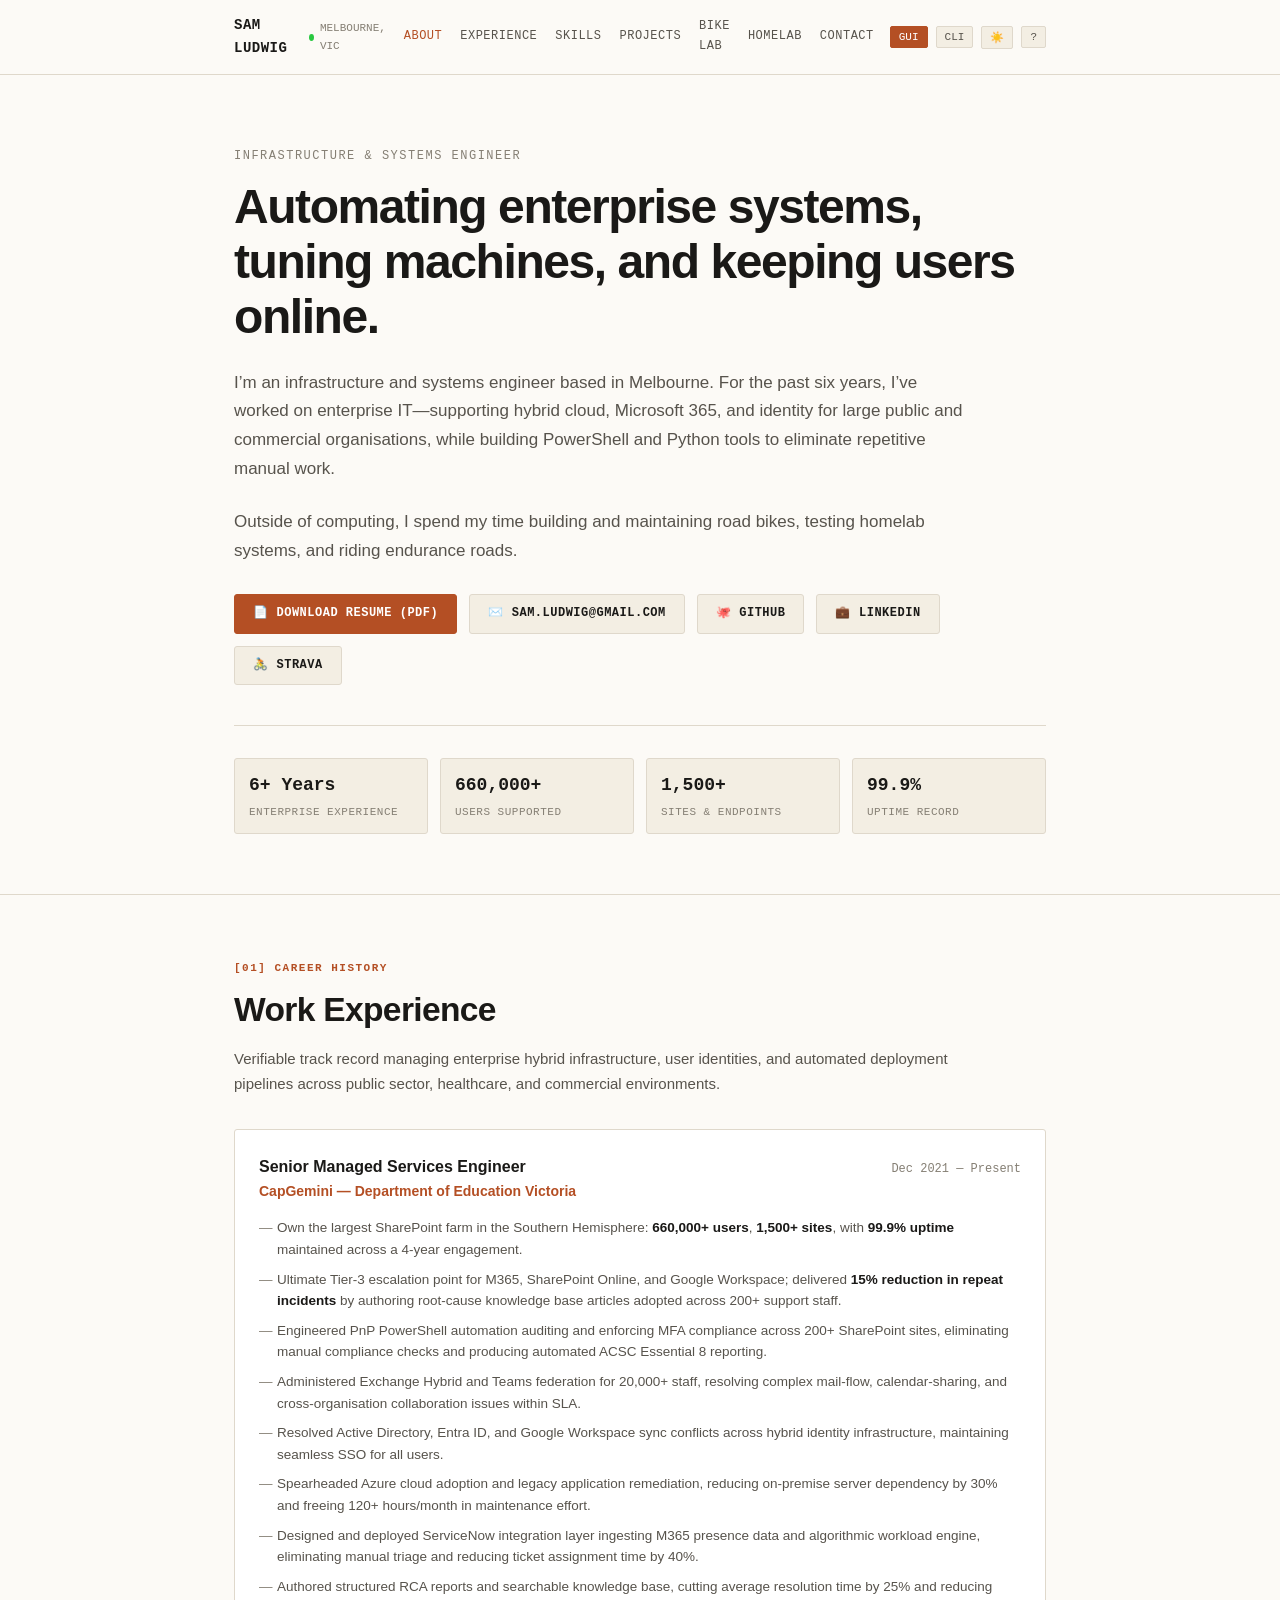
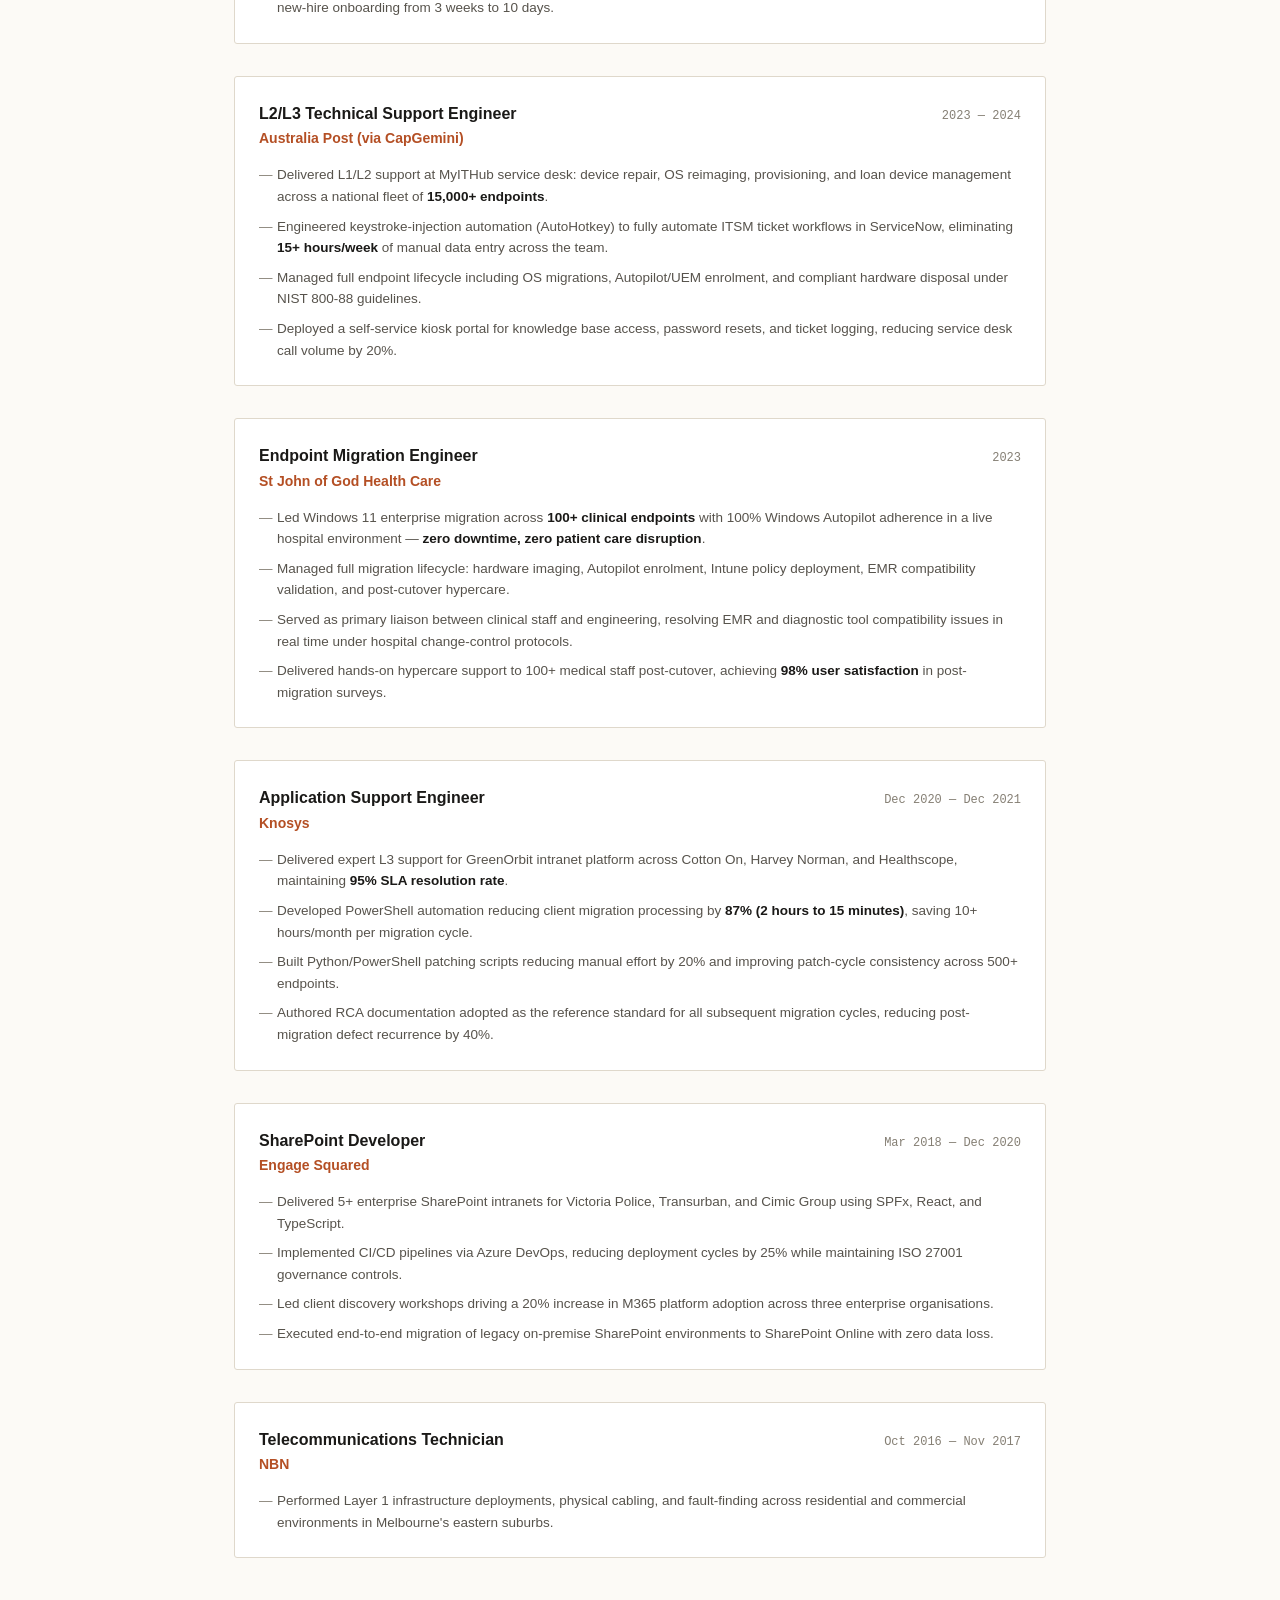
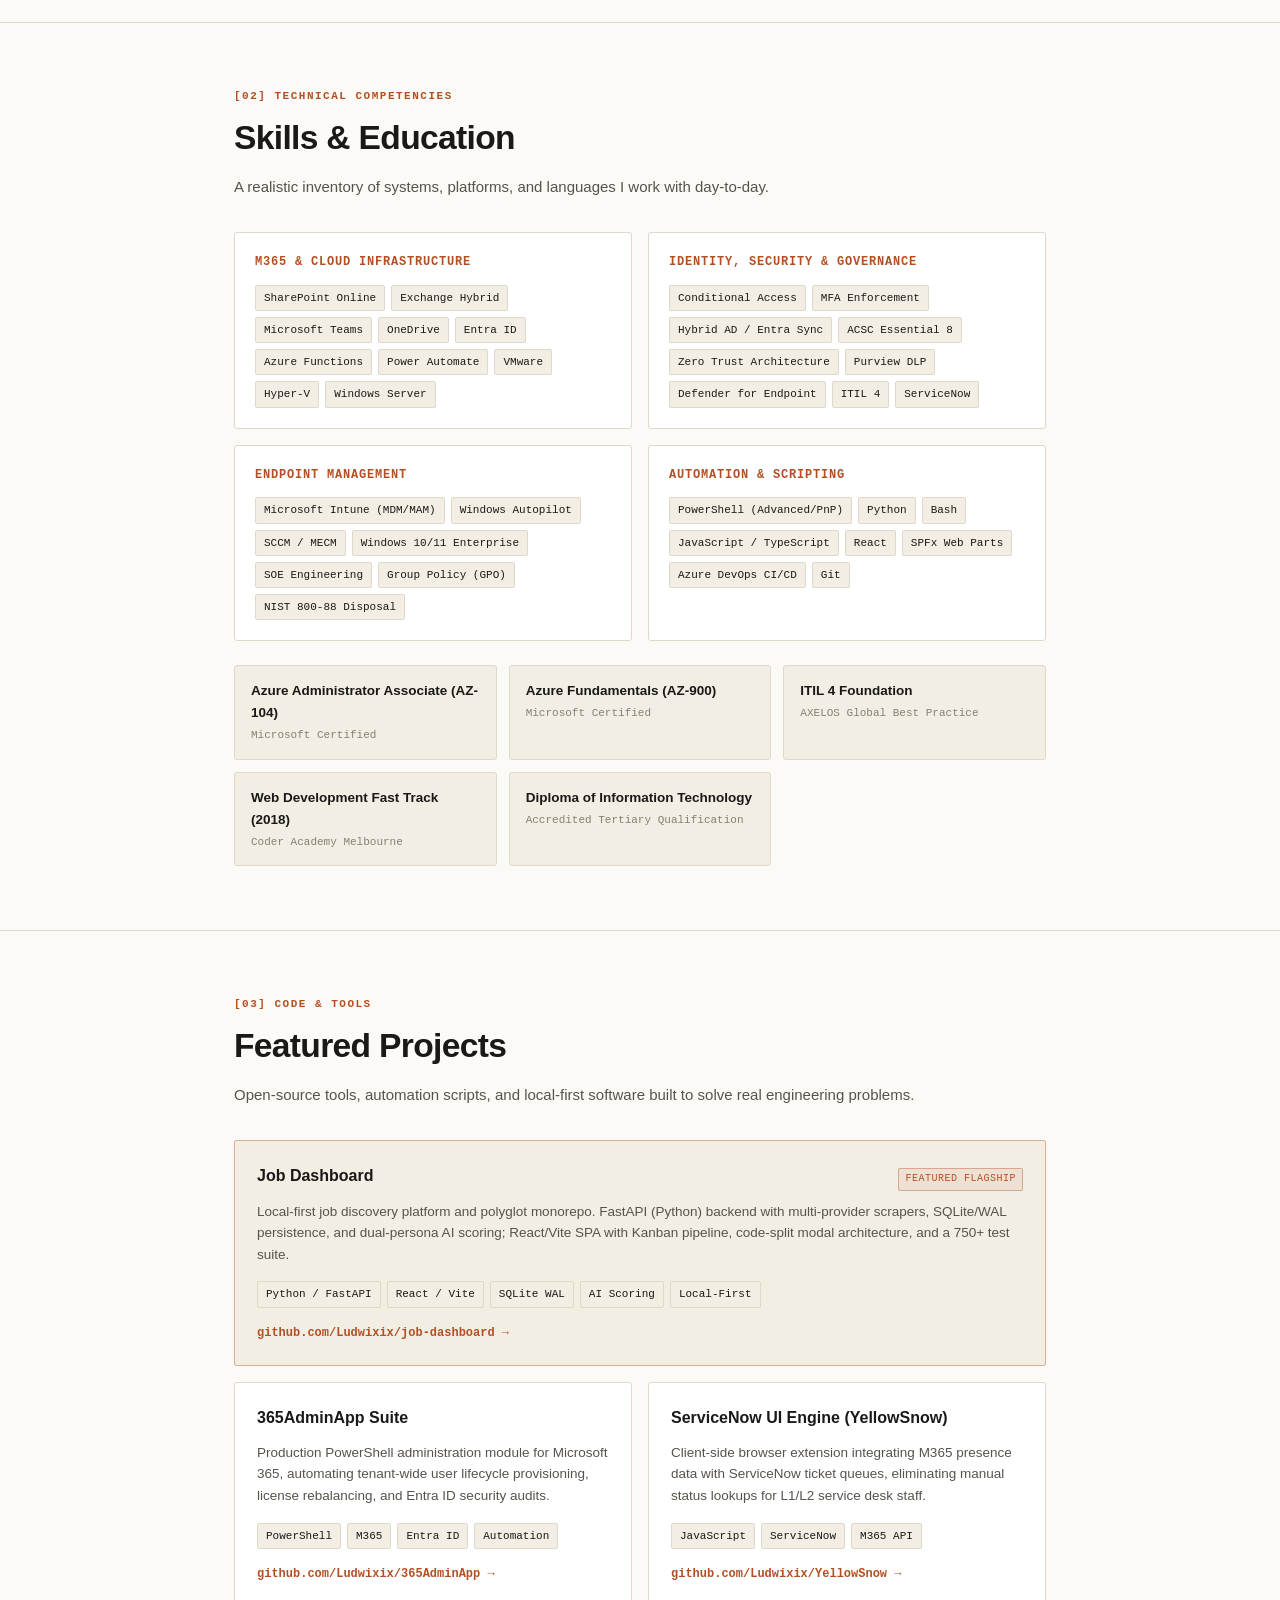
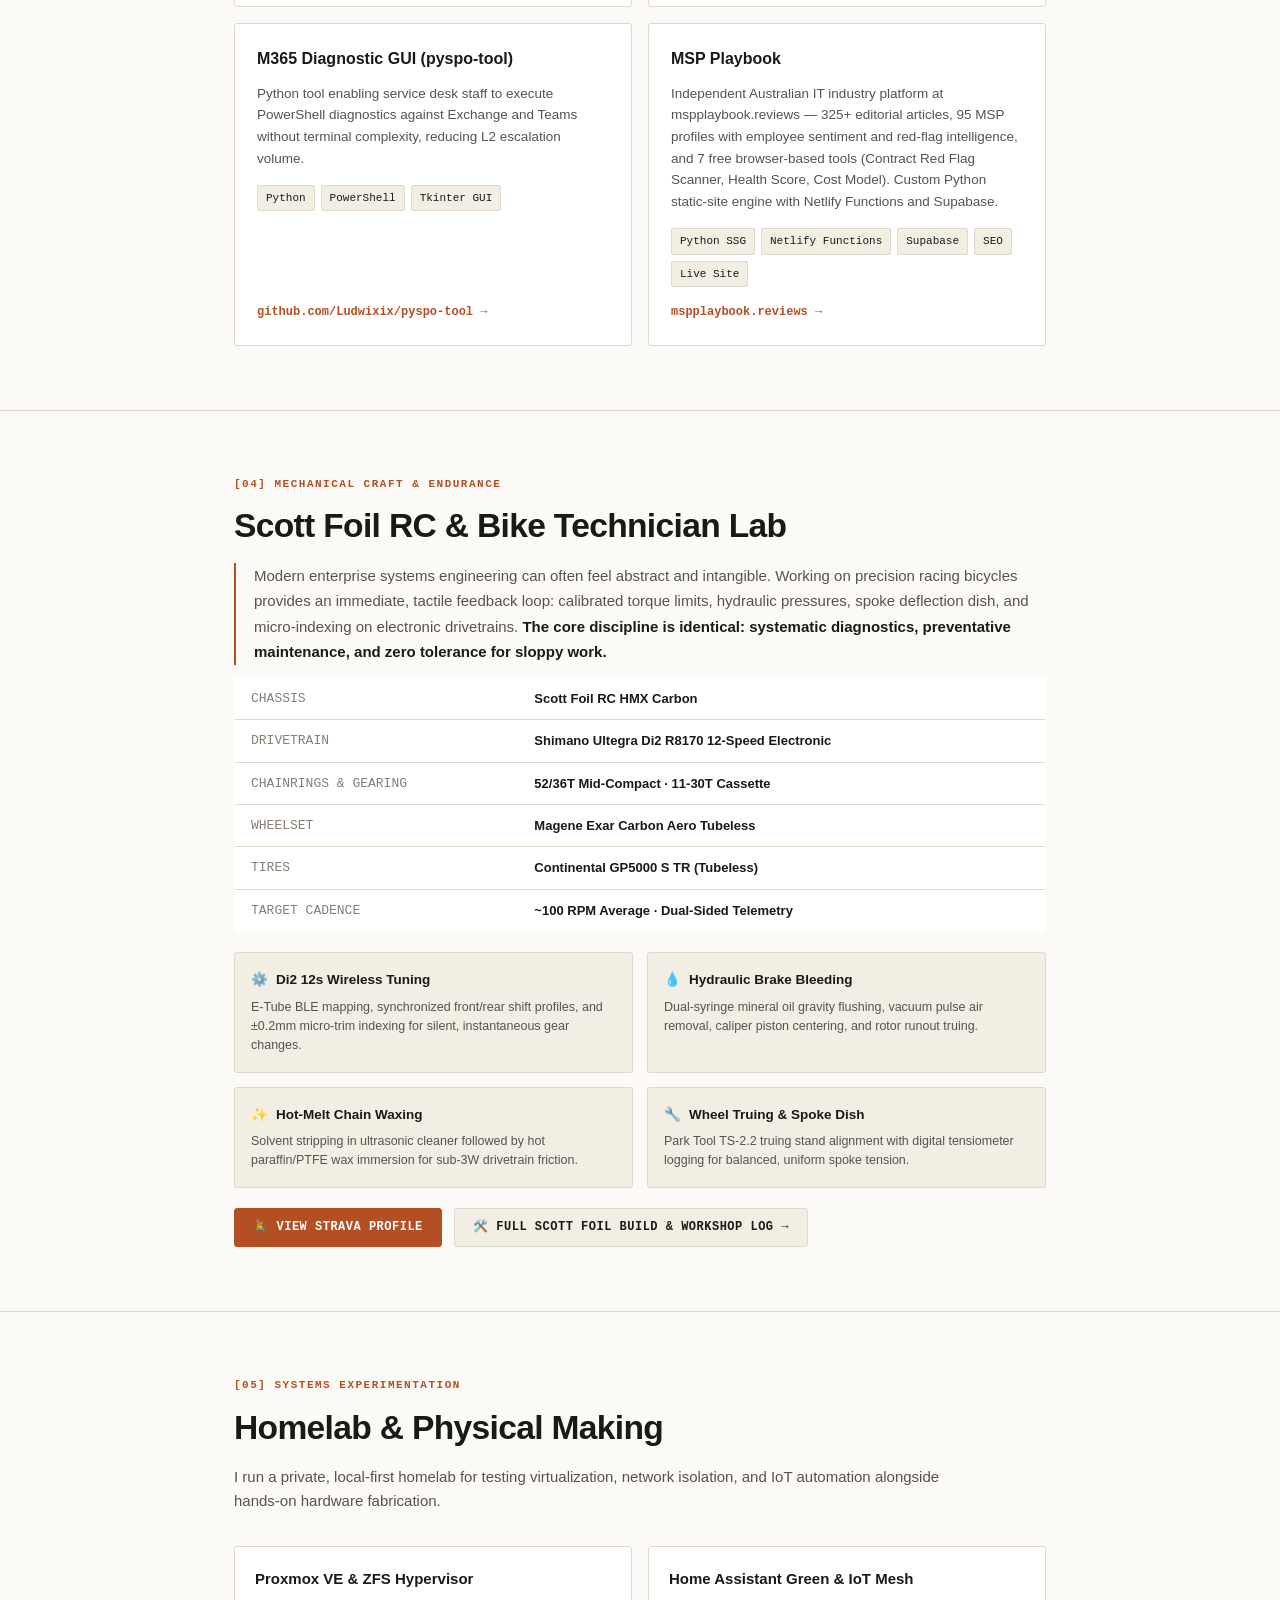
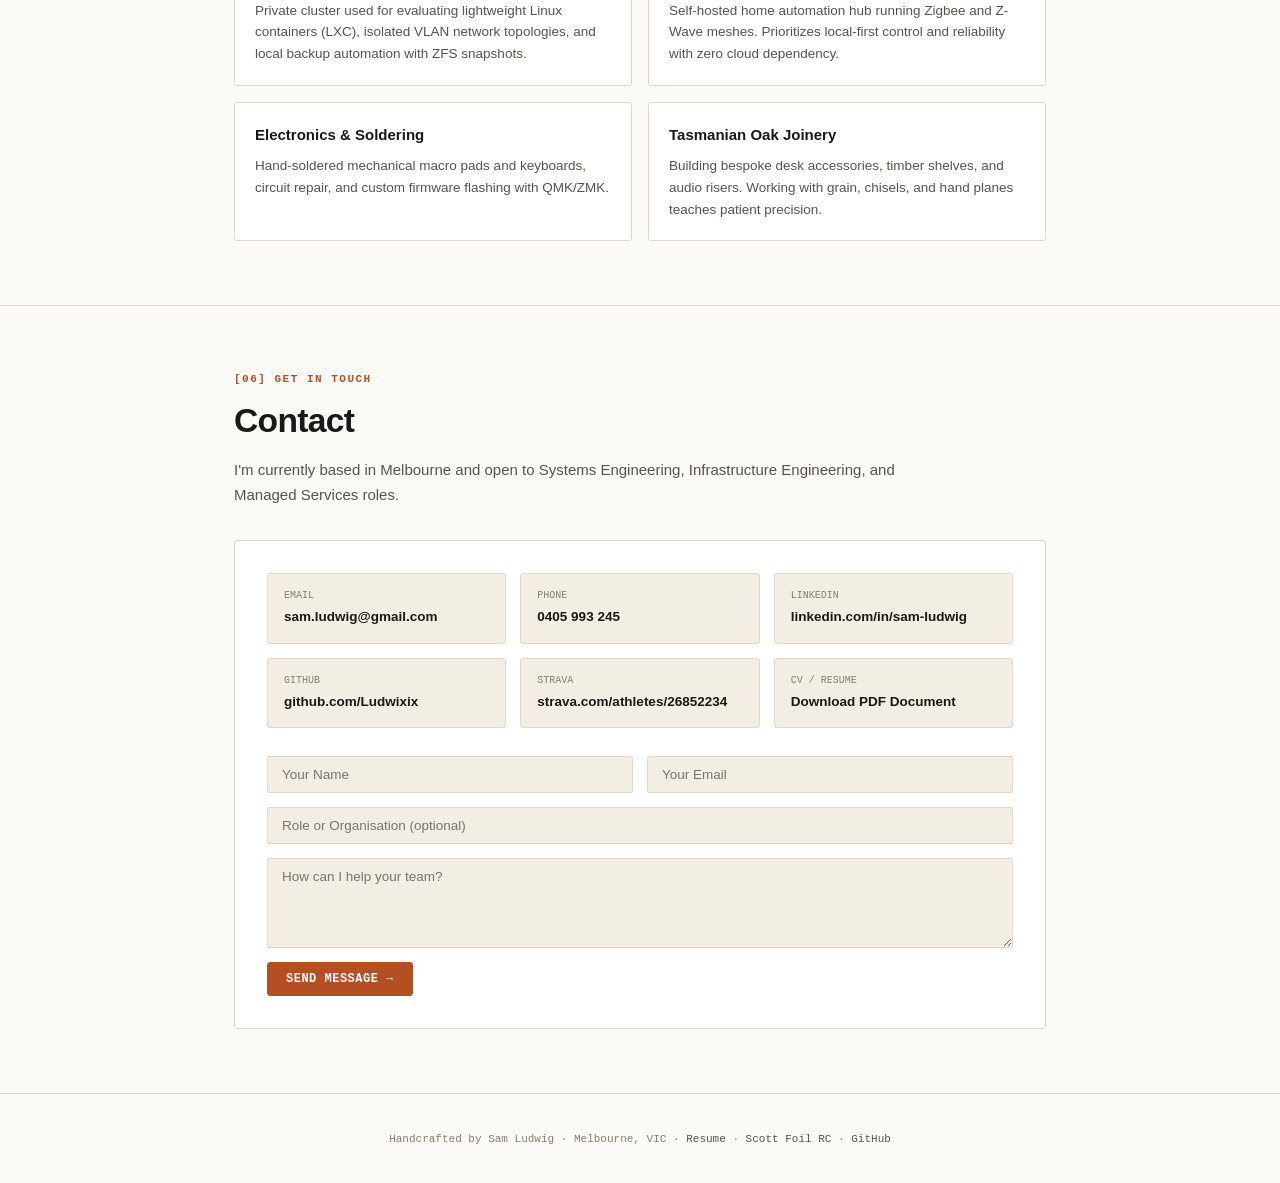
==== commit 28289d9d: "feat(projects): enrich Job Dashboard & MSP Playbook cards, fix MSP Playbook domain to mspplaybook.re" ====
--- a/index.html
+++ b/index.html
@@ -392,7 +392,7 @@
                                 <span class="project-badge">Featured Flagship</span>
                             </div>
                             <p class="project-desc">
-                                High-performance local-first telemetry engine and job discovery platform. Built with FastAPI (Python) and React/Vite, featuring automated multi-source scraping, dual-persona AI scoring, and resilient SQLite WAL mode persistence.
+                                Local-first job discovery platform and polyglot monorepo. FastAPI (Python) backend with multi-provider scrapers, SQLite/WAL persistence, and dual-persona AI scoring; React/Vite SPA with Kanban pipeline, code-split modal architecture, and a 750+ test suite.
                             </p>
                             <div class="project-tags">
                                 <span class="skill-tag">Python / FastAPI</span>
@@ -459,14 +459,16 @@
                                 <span class="project-title">MSP Playbook</span>
                             </div>
                             <p class="project-desc">
-                                Practical handbook for Australian IT workers — MSP operational reviews, salary guides, contract checklists, and industry benchmarks.
+                                Independent Australian IT industry platform at mspplaybook.reviews — 325+ editorial articles, 95 MSP profiles with employee sentiment and red-flag intelligence, and 7 free browser-based tools (Contract Red Flag Scanner, Health Score, Cost Model). Custom Python static-site engine with Netlify Functions and Supabase.
                             </p>
                             <div class="project-tags">
-                                <span class="skill-tag">Python</span>
-                                <span class="skill-tag">Jinja2</span>
-                                <span class="skill-tag">Netlify</span>
-                            </div>
-                            <a href="https://mspplaybook.com.au" class="project-link" target="_blank" rel="noopener noreferrer">mspplaybook.com.au →</a>
+                                <span class="skill-tag">Python SSG</span>
+                                <span class="skill-tag">Netlify Functions</span>
+                                <span class="skill-tag">Supabase</span>
+                                <span class="skill-tag">SEO</span>
+                                <span class="skill-tag">Live Site</span>
+                            </div>
+                            <a href="https://mspplaybook.reviews" class="project-link" target="_blank" rel="noopener noreferrer">mspplaybook.reviews →</a>
                         </div>
                     </div>
                 </div>
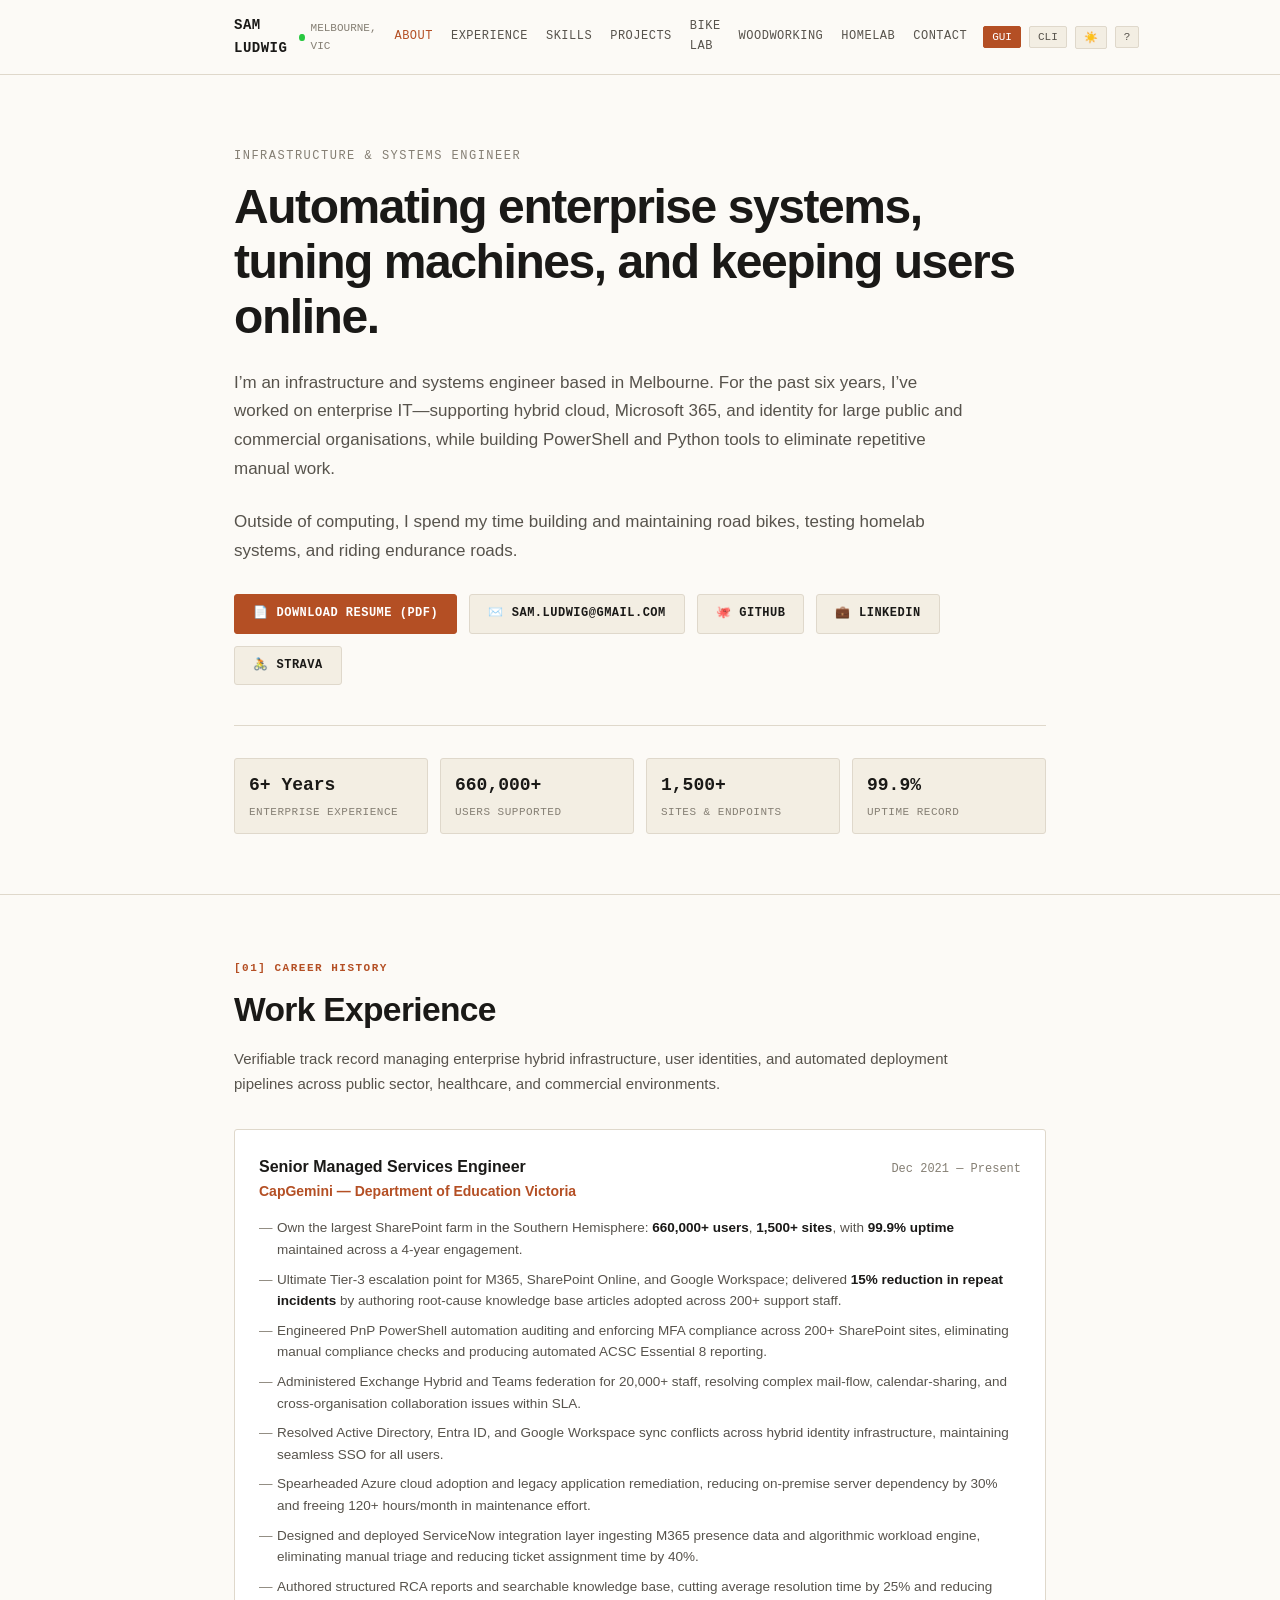
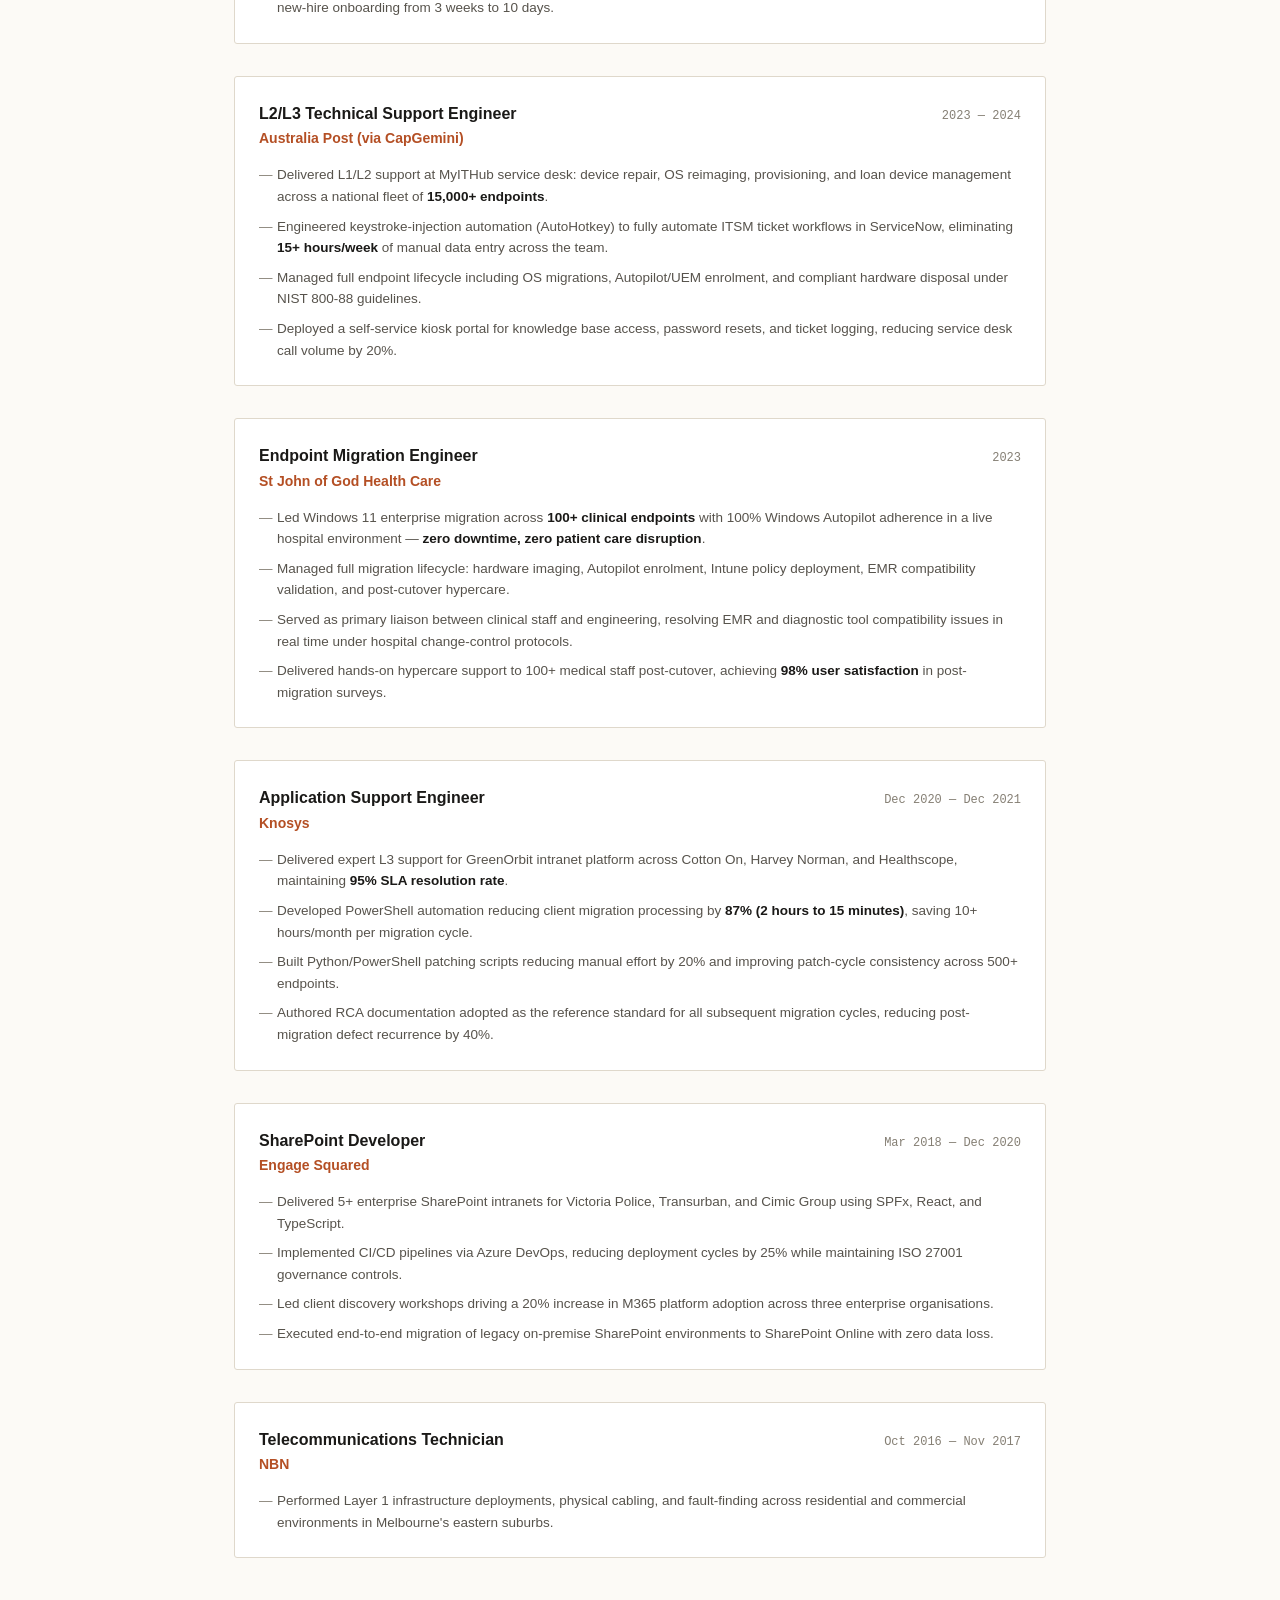
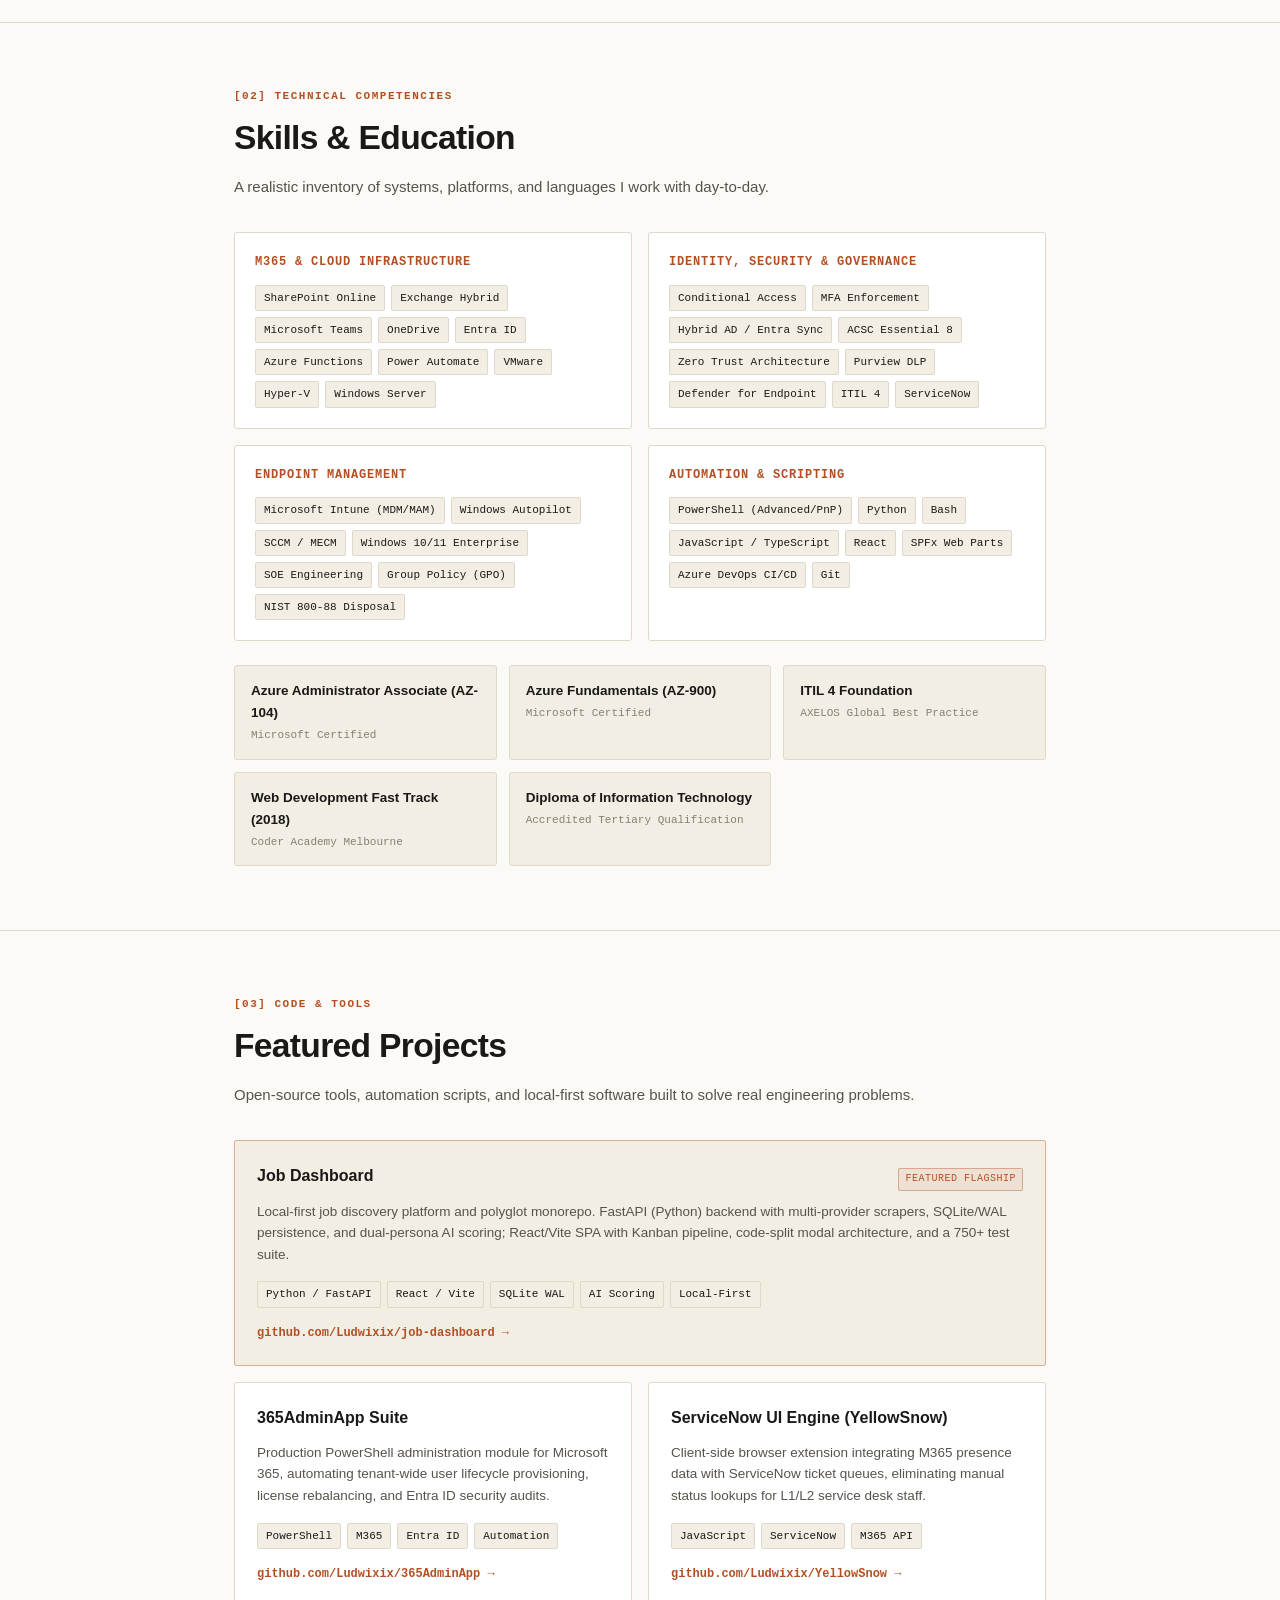
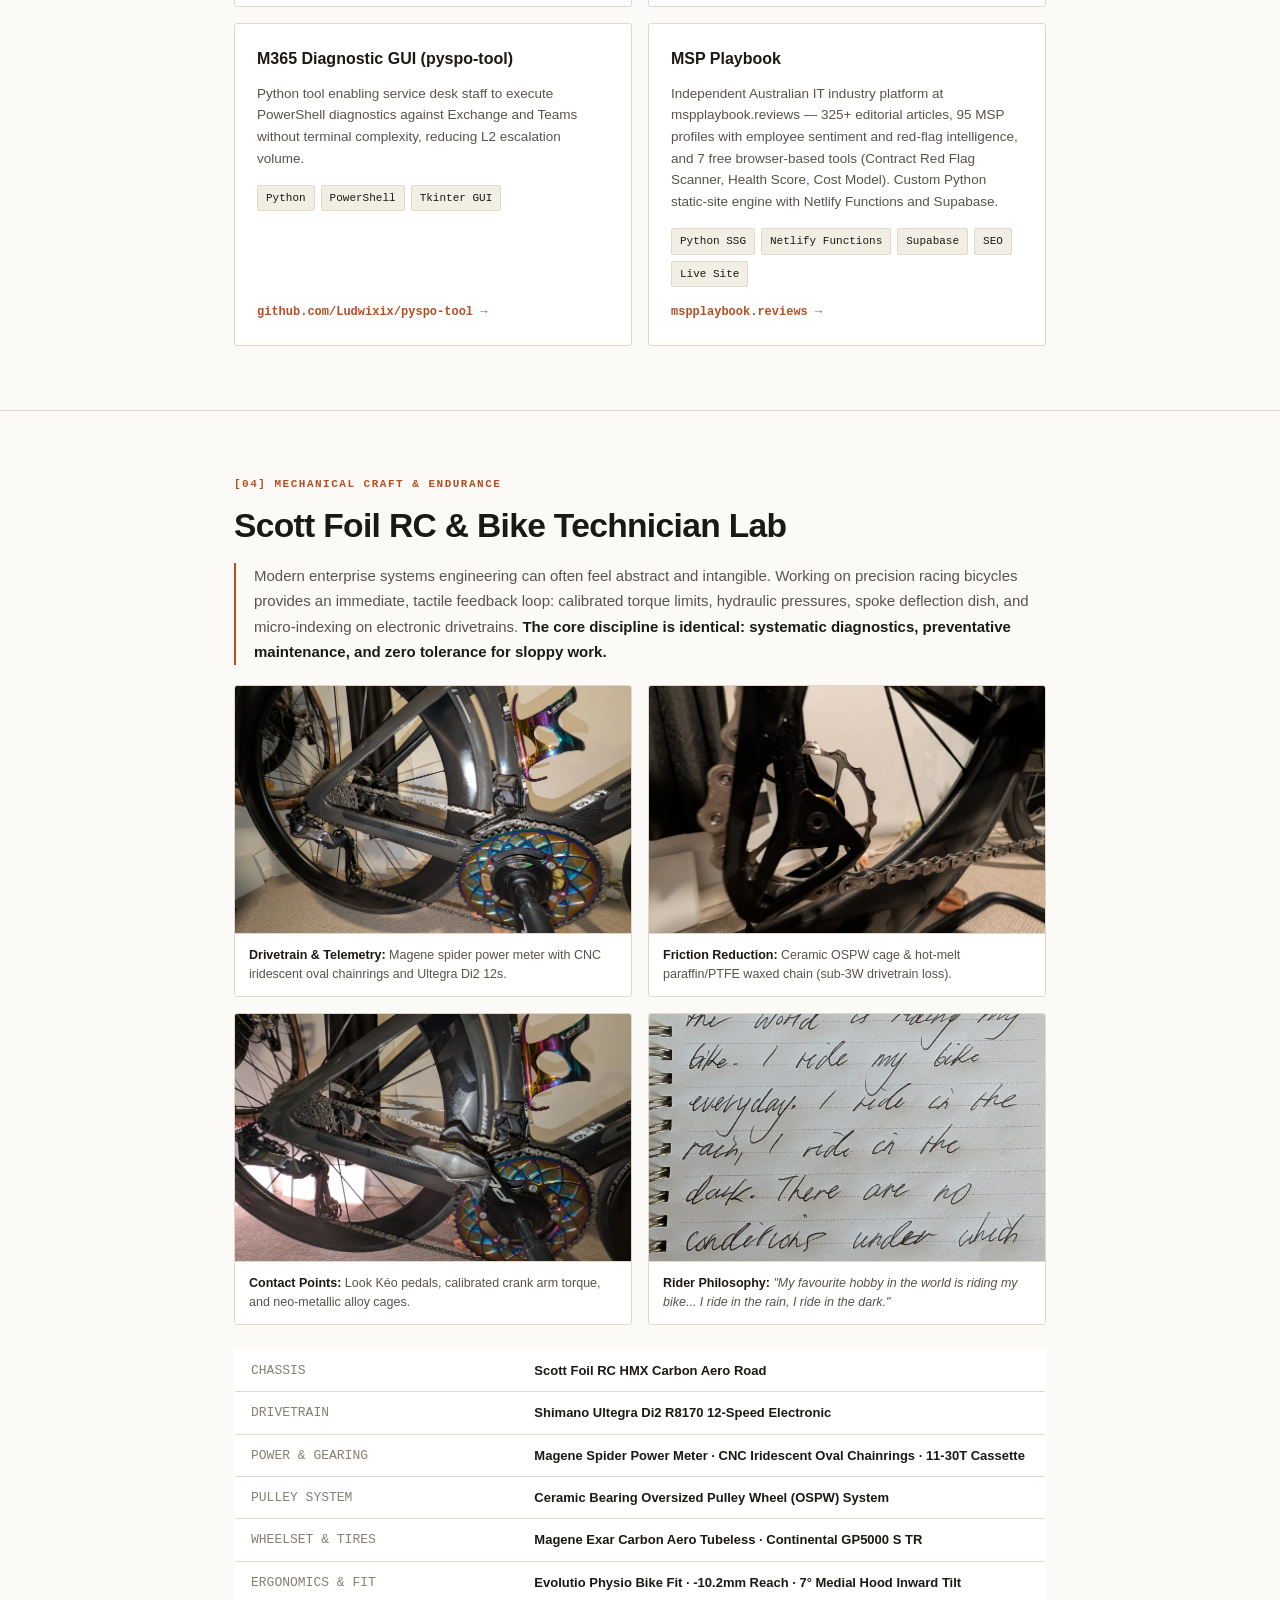
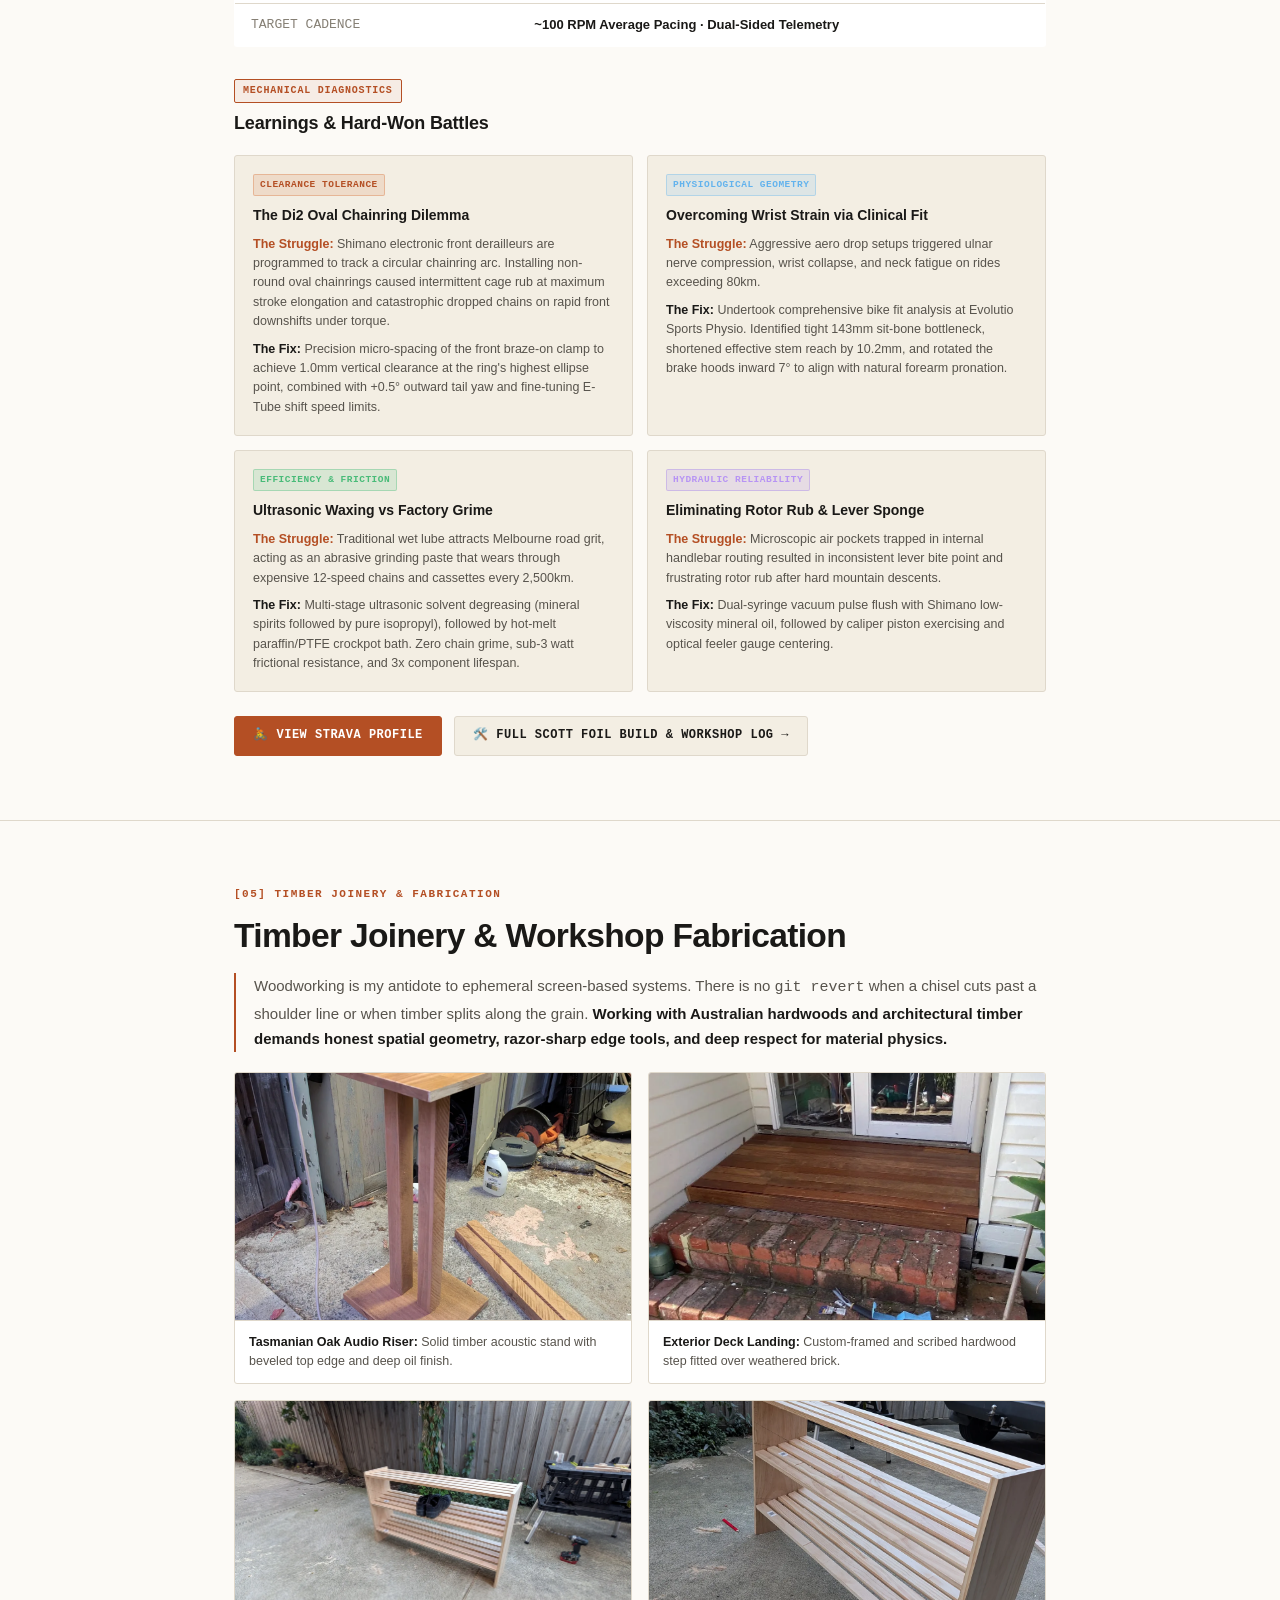
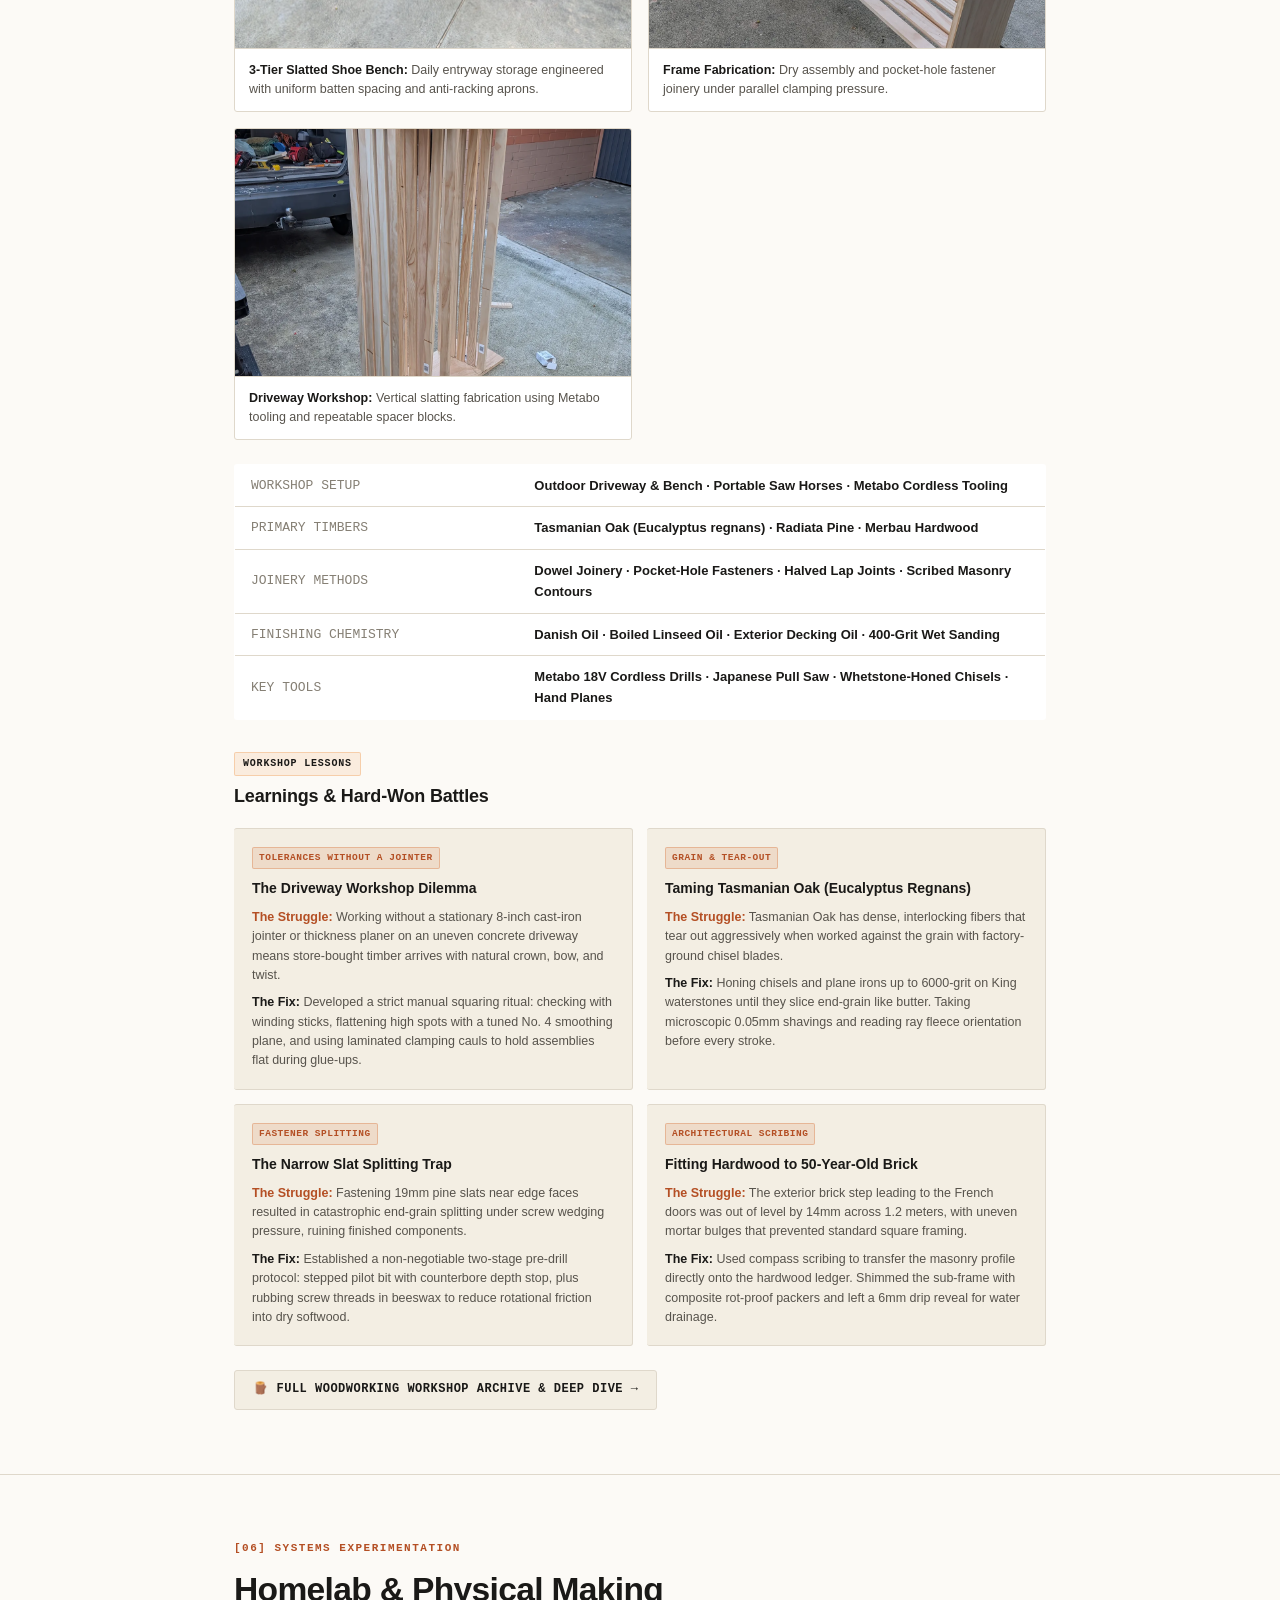
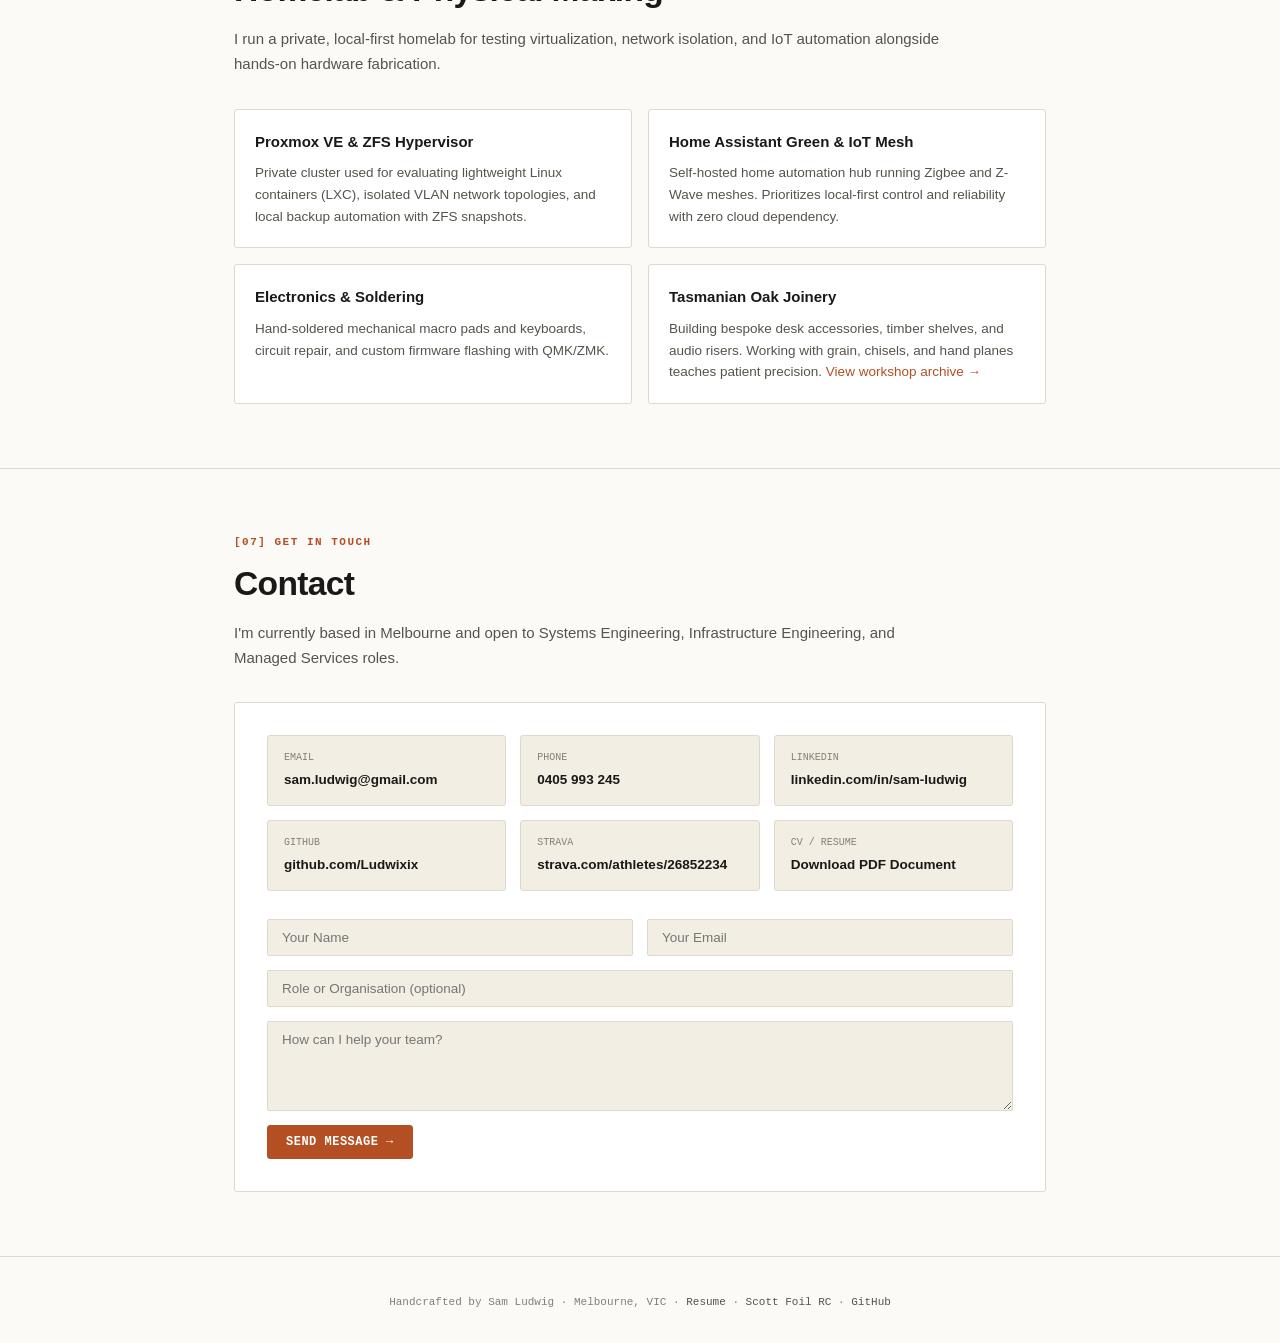
==== commit df89c4d5: "feat(portfolio): add bike lab and woodworking showcases with authentic photos and struggle logs" ====
--- a/index.html
+++ b/index.html
@@ -100,6 +100,7 @@
                 <a href="#skills">Skills</a>
                 <a href="#projects">Projects</a>
                 <a href="#bike-lab">Bike Lab</a>
+                <a href="#woodworking">Woodworking</a>
                 <a href="#homelab">Homelab</a>
                 <a href="#contact">Contact</a>
             </nav>
@@ -484,55 +485,120 @@
                         Modern enterprise systems engineering can often feel abstract and intangible. Working on precision racing bicycles provides an immediate, tactile feedback loop: calibrated torque limits, hydraulic pressures, spoke deflection dish, and micro-indexing on electronic drivetrains. <strong>The core discipline is identical: systematic diagnostics, preventative maintenance, and zero tolerance for sloppy work.</strong>
                     </div>
 
+                    <!-- Bike Photo Gallery -->
+                    <div class="craft-photo-grid">
+                        <div class="craft-photo-card" data-lightbox="images/bike-drivetrain-oval.webp" data-caption="Scott Foil RC drivetrain featuring Magene spider power meter, CNC iridescent oval chainrings, and Shimano Ultegra Di2 12-speed electronic shifting.">
+                            <div class="craft-photo-wrapper">
+                                <img src="images/bike-drivetrain-oval.webp" alt="Scott Foil RC drivetrain with Magene spider power meter and iridescent oval chainrings" class="craft-photo-img" loading="lazy">
+                                <span class="photo-zoom-hint">🔍 Expand</span>
+                            </div>
+                            <div class="craft-photo-caption">
+                                <strong>Drivetrain & Telemetry:</strong> Magene spider power meter with CNC iridescent oval chainrings and Ultegra Di2 12s.
+                            </div>
+                        </div>
+
+                        <div class="craft-photo-card" data-lightbox="images/bike-ospw-detail.webp" data-caption="Oversized Pulley Wheel (OSPW) ceramic rear derailleur cage paired with ultrasonic hot-melt paraffin/PTFE waxed chain.">
+                            <div class="craft-photo-wrapper">
+                                <img src="images/bike-ospw-detail.webp" alt="OSPW ceramic pulley cage and hot-melt waxed chain" class="craft-photo-img" loading="lazy">
+                                <span class="photo-zoom-hint">🔍 Expand</span>
+                            </div>
+                            <div class="craft-photo-caption">
+                                <strong>Friction Reduction:</strong> Ceramic OSPW cage & hot-melt paraffin/PTFE waxed chain (sub-3W drivetrain loss).
+                            </div>
+                        </div>
+
+                        <div class="craft-photo-card" data-lightbox="images/bike-crankset-closeup.webp" data-caption="Drive-side crank assembly, Look Kéo clipless pedals, and neo-metallic Lezyne bottle cage.">
+                            <div class="craft-photo-wrapper">
+                                <img src="images/bike-crankset-closeup.webp" alt="Drive-side crankset with Look Kéo pedals and neo-metallic cage" class="craft-photo-img" loading="lazy">
+                                <span class="photo-zoom-hint">🔍 Expand</span>
+                            </div>
+                            <div class="craft-photo-caption">
+                                <strong>Contact Points:</strong> Look Kéo pedals, calibrated crank arm torque, and neo-metallic alloy cages.
+                            </div>
+                        </div>
+
+                        <div class="craft-photo-card" data-lightbox="images/bike-manifesto.webp" data-caption="Handwritten cycling philosophy: 'My favourite hobby in the world is riding my bike... I ride in the rain, I ride in the dark...'">
+                            <div class="craft-photo-wrapper">
+                                <img src="images/bike-manifesto.webp" alt="Handwritten cycling philosophy notebook page" class="craft-photo-img" loading="lazy">
+                                <span class="photo-zoom-hint">🔍 Expand</span>
+                            </div>
+                            <div class="craft-photo-caption">
+                                <strong>Rider Philosophy:</strong> <em>"My favourite hobby in the world is riding my bike... I ride in the rain, I ride in the dark."</em>
+                            </div>
+                        </div>
+                    </div>
+
+                    <!-- Build Spec Table -->
                     <table class="bike-spec-table">
                         <tbody>
                             <tr>
                                 <td class="spec-key">Chassis</td>
-                                <td class="spec-val">Scott Foil RC HMX Carbon</td>
+                                <td class="spec-val">Scott Foil RC HMX Carbon Aero Road</td>
                             </tr>
                             <tr>
                                 <td class="spec-key">Drivetrain</td>
                                 <td class="spec-val">Shimano Ultegra Di2 R8170 12-Speed Electronic</td>
                             </tr>
                             <tr>
-                                <td class="spec-key">Chainrings & Gearing</td>
-                                <td class="spec-val">52/36T Mid-Compact · 11-30T Cassette</td>
-                            </tr>
-                            <tr>
-                                <td class="spec-key">Wheelset</td>
-                                <td class="spec-val">Magene Exar Carbon Aero Tubeless</td>
-                            </tr>
-                            <tr>
-                                <td class="spec-key">Tires</td>
-                                <td class="spec-val">Continental GP5000 S TR (Tubeless)</td>
+                                <td class="spec-key">Power & Gearing</td>
+                                <td class="spec-val">Magene Spider Power Meter · CNC Iridescent Oval Chainrings · 11-30T Cassette</td>
+                            </tr>
+                            <tr>
+                                <td class="spec-key">Pulley System</td>
+                                <td class="spec-val">Ceramic Bearing Oversized Pulley Wheel (OSPW) System</td>
+                            </tr>
+                            <tr>
+                                <td class="spec-key">Wheelset & Tires</td>
+                                <td class="spec-val">Magene Exar Carbon Aero Tubeless · Continental GP5000 S TR</td>
+                            </tr>
+                            <tr>
+                                <td class="spec-key">Ergonomics & Fit</td>
+                                <td class="spec-val">Evolutio Physio Bike Fit · -10.2mm Reach · 7° Medial Hood Inward Tilt</td>
                             </tr>
                             <tr>
                                 <td class="spec-key">Target Cadence</td>
-                                <td class="spec-val">~100 RPM Average · Dual-Sided Telemetry</td>
+                                <td class="spec-val">~100 RPM Average Pacing · Dual-Sided Telemetry</td>
                             </tr>
                         </tbody>
                     </table>
 
-                    <div class="workshop-grid">
-                        <div class="workshop-card">
-                            <div class="workshop-title"><span>⚙️</span> Di2 12s Wireless Tuning</div>
-                            <div class="workshop-desc">E-Tube BLE mapping, synchronized front/rear shift profiles, and ±0.2mm micro-trim indexing for silent, instantaneous gear changes.</div>
-                        </div>
-                        <div class="workshop-card">
-                            <div class="workshop-title"><span>💧</span> Hydraulic Brake Bleeding</div>
-                            <div class="workshop-desc">Dual-syringe mineral oil gravity flushing, vacuum pulse air removal, caliper piston centering, and rotor runout truing.</div>
-                        </div>
-                        <div class="workshop-card">
-                            <div class="workshop-title"><span>✨</span> Hot-Melt Chain Waxing</div>
-                            <div class="workshop-desc">Solvent stripping in ultrasonic cleaner followed by hot paraffin/PTFE wax immersion for sub-3W drivetrain friction.</div>
-                        </div>
-                        <div class="workshop-card">
-                            <div class="workshop-title"><span>🔧</span> Wheel Truing & Spoke Dish</div>
-                            <div class="workshop-desc">Park Tool TS-2.2 truing stand alignment with digital tensiometer logging for balanced, uniform spoke tension.</div>
-                        </div>
-                    </div>
-
-                    <div class="hero-actions" style="margin-top: 20px;">
+                    <!-- Hard-Won Battles & Learnings -->
+                    <div class="struggles-header">
+                        <span class="struggles-tag">MECHANICAL DIAGNOSTICS</span>
+                        <h3 class="struggles-title">Learnings & Hard-Won Battles</h3>
+                    </div>
+
+                    <div class="struggles-grid">
+                        <div class="struggle-card">
+                            <span class="struggle-badge badge-warning">CLEARANCE TOLERANCE</span>
+                            <h4>The Di2 Oval Chainring Dilemma</h4>
+                            <p class="struggle-problem"><strong>The Struggle:</strong> Shimano electronic front derailleurs are programmed to track a circular chainring arc. Installing non-round oval chainrings caused intermittent cage rub at maximum stroke elongation and catastrophic dropped chains on rapid front downshifts under torque.</p>
+                            <p class="struggle-solution"><strong>The Fix:</strong> Precision micro-spacing of the front braze-on clamp to achieve 1.0mm vertical clearance at the ring's highest ellipse point, combined with +0.5° outward tail yaw and fine-tuning E-Tube shift speed limits.</p>
+                        </div>
+
+                        <div class="struggle-card">
+                            <span class="struggle-badge badge-info">PHYSIOLOGICAL GEOMETRY</span>
+                            <h4>Overcoming Wrist Strain via Clinical Fit</h4>
+                            <p class="struggle-problem"><strong>The Struggle:</strong> Aggressive aero drop setups triggered ulnar nerve compression, wrist collapse, and neck fatigue on rides exceeding 80km.</p>
+                            <p class="struggle-solution"><strong>The Fix:</strong> Undertook comprehensive bike fit analysis at Evolutio Sports Physio. Identified tight 143mm sit-bone bottleneck, shortened effective stem reach by 10.2mm, and rotated the brake hoods inward 7° to align with natural forearm pronation.</p>
+                        </div>
+
+                        <div class="struggle-card">
+                            <span class="struggle-badge badge-success">EFFICIENCY & FRICTION</span>
+                            <h4>Ultrasonic Waxing vs Factory Grime</h4>
+                            <p class="struggle-problem"><strong>The Struggle:</strong> Traditional wet lube attracts Melbourne road grit, acting as an abrasive grinding paste that wears through expensive 12-speed chains and cassettes every 2,500km.</p>
+                            <p class="struggle-solution"><strong>The Fix:</strong> Multi-stage ultrasonic solvent degreasing (mineral spirits followed by pure isopropyl), followed by hot-melt paraffin/PTFE crockpot bath. Zero chain grime, sub-3 watt frictional resistance, and 3x component lifespan.</p>
+                        </div>
+
+                        <div class="struggle-card">
+                            <span class="struggle-badge badge-accent">HYDRAULIC RELIABILITY</span>
+                            <h4>Eliminating Rotor Rub & Lever Sponge</h4>
+                            <p class="struggle-problem"><strong>The Struggle:</strong> Microscopic air pockets trapped in internal handlebar routing resulted in inconsistent lever bite point and frustrating rotor rub after hard mountain descents.</p>
+                            <p class="struggle-solution"><strong>The Fix:</strong> Dual-syringe vacuum pulse flush with Shimano low-viscosity mineral oil, followed by caliper piston exercising and optical feeler gauge centering.</p>
+                        </div>
+                    </div>
+
+                    <div class="hero-actions" style="margin-top: 24px;">
                         <a href="https://www.strava.com/athletes/26852234" class="btn btn-primary" target="_blank" rel="noopener noreferrer">
                             <span>🚴</span> View Strava Profile
                         </a>
@@ -543,10 +609,143 @@
                 </div>
             </section>
 
+            <!-- Timber Joinery & Fabrication -->
+            <section id="woodworking">
+                <div class="container">
+                    <p class="section-label">[05] TIMBER JOINERY & FABRICATION</p>
+                    <h2 class="section-heading">Timber Joinery & Workshop Fabrication</h2>
+                    
+                    <div class="endurance-narrative">
+                        Woodworking is my antidote to ephemeral screen-based systems. There is no <code>git revert</code> when a chisel cuts past a shoulder line or when timber splits along the grain. <strong>Working with Australian hardwoods and architectural timber demands honest spatial geometry, razor-sharp edge tools, and deep respect for material physics.</strong>
+                    </div>
+
+                    <!-- Woodworking Photo Gallery -->
+                    <div class="craft-photo-grid">
+                        <div class="craft-photo-card" data-lightbox="images/wood-speaker-stand.webp" data-caption="Handcrafted Tasmanian Oak speaker riser featuring solid timber joinery, beveled edge profiling, and a rich satin oil finish.">
+                            <div class="craft-photo-wrapper">
+                                <img src="images/wood-speaker-stand.webp" alt="Handcrafted Tasmanian Oak speaker riser" class="craft-photo-img" loading="lazy">
+                                <span class="photo-zoom-hint">🔍 Expand</span>
+                            </div>
+                            <div class="craft-photo-caption">
+                                <strong>Tasmanian Oak Audio Riser:</strong> Solid timber acoustic stand with beveled top edge and deep oil finish.
+                            </div>
+                        </div>
+
+                        <div class="craft-photo-card" data-lightbox="images/wood-deck-step.webp" data-caption="Custom architectural hardwood deck landing and entrance step scribed over 50-year-old irregular brick steps.">
+                            <div class="craft-photo-wrapper">
+                                <img src="images/wood-deck-step.webp" alt="Custom hardwood deck landing over exterior brick steps" class="craft-photo-img" loading="lazy">
+                                <span class="photo-zoom-hint">🔍 Expand</span>
+                            </div>
+                            <div class="craft-photo-caption">
+                                <strong>Exterior Deck Landing:</strong> Custom-framed and scribed hardwood step fitted over weathered brick.
+                            </div>
+                        </div>
+
+                        <div class="craft-photo-card" data-lightbox="images/wood-shoe-bench.webp" data-caption="Completed 3-tier slatted pine shoe bench and entryway storage unit engineered for heavy weight-bearing and ventilation.">
+                            <div class="craft-photo-wrapper">
+                                <img src="images/wood-shoe-bench.webp" alt="Completed 3-tier slatted pine shoe bench" class="craft-photo-img" loading="lazy">
+                                <span class="photo-zoom-hint">🔍 Expand</span>
+                            </div>
+                            <div class="craft-photo-caption">
+                                <strong>3-Tier Slatted Shoe Bench:</strong> Daily entryway storage engineered with uniform batten spacing and anti-racking aprons.
+                            </div>
+                        </div>
+
+                        <div class="craft-photo-card" data-lightbox="images/wood-shoe-bench-build.webp" data-caption="Joinery assembly and structural clamping of the shoe bench frame during fabrication.">
+                            <div class="craft-photo-wrapper">
+                                <img src="images/wood-shoe-bench-build.webp" alt="Shoe bench frame assembly and joinery in progress" class="craft-photo-img" loading="lazy">
+                                <span class="photo-zoom-hint">🔍 Expand</span>
+                            </div>
+                            <div class="craft-photo-caption">
+                                <strong>Frame Fabrication:</strong> Dry assembly and pocket-hole fastener joinery under parallel clamping pressure.
+                            </div>
+                        </div>
+
+                        <div class="craft-photo-card" data-lightbox="images/wood-slat-plinth.webp" data-caption="Driveway workshop setup: precision vertical slatting assembly using Metabo cordless drill and depth stops.">
+                            <div class="craft-photo-wrapper">
+                                <img src="images/wood-slat-plinth.webp" alt="Driveway fabrication of vertical slatted timber plinth" class="craft-photo-img" loading="lazy">
+                                <span class="photo-zoom-hint">🔍 Expand</span>
+                            </div>
+                            <div class="craft-photo-caption">
+                                <strong>Driveway Workshop:</strong> Vertical slatting fabrication using Metabo tooling and repeatable spacer blocks.
+                            </div>
+                        </div>
+                    </div>
+
+                    <!-- Project Summary Table / Specs -->
+                    <table class="bike-spec-table">
+                        <tbody>
+                            <tr>
+                                <td class="spec-key">Workshop Setup</td>
+                                <td class="spec-val">Outdoor Driveway & Bench · Portable Saw Horses · Metabo Cordless Tooling</td>
+                            </tr>
+                            <tr>
+                                <td class="spec-key">Primary Timbers</td>
+                                <td class="spec-val">Tasmanian Oak (Eucalyptus regnans) · Radiata Pine · Merbau Hardwood</td>
+                            </tr>
+                            <tr>
+                                <td class="spec-key">Joinery Methods</td>
+                                <td class="spec-val">Dowel Joinery · Pocket-Hole Fasteners · Halved Lap Joints · Scribed Masonry Contours</td>
+                            </tr>
+                            <tr>
+                                <td class="spec-key">Finishing Chemistry</td>
+                                <td class="spec-val">Danish Oil · Boiled Linseed Oil · Exterior Decking Oil · 400-Grit Wet Sanding</td>
+                            </tr>
+                            <tr>
+                                <td class="spec-key">Key Tools</td>
+                                <td class="spec-val">Metabo 18V Cordless Drills · Japanese Pull Saw · Whetstone-Honed Chisels · Hand Planes</td>
+                            </tr>
+                        </tbody>
+                    </table>
+
+                    <!-- Hard-Won Battles & Workshop Learnings -->
+                    <div class="struggles-header">
+                        <span class="struggles-tag" style="background:rgba(237,137,54,0.12); color:var(--accent-warm); border-color:rgba(237,137,54,0.3);">WORKSHOP LESSONS</span>
+                        <h3 class="struggles-title">Learnings & Hard-Won Battles</h3>
+                    </div>
+
+                    <div class="struggles-grid">
+                        <div class="struggle-card" style="border-left: 3px solid var(--accent-warm);">
+                            <span class="struggle-badge badge-warning">TOLERANCES WITHOUT A JOINTER</span>
+                            <h4>The Driveway Workshop Dilemma</h4>
+                            <p class="struggle-problem"><strong>The Struggle:</strong> Working without a stationary 8-inch cast-iron jointer or thickness planer on an uneven concrete driveway means store-bought timber arrives with natural crown, bow, and twist.</p>
+                            <p class="struggle-solution"><strong>The Fix:</strong> Developed a strict manual squaring ritual: checking with winding sticks, flattening high spots with a tuned No. 4 smoothing plane, and using laminated clamping cauls to hold assemblies flat during glue-ups.</p>
+                        </div>
+
+                        <div class="struggle-card" style="border-left: 3px solid var(--accent-warm);">
+                            <span class="struggle-badge badge-warning">GRAIN & TEAR-OUT</span>
+                            <h4>Taming Tasmanian Oak (Eucalyptus Regnans)</h4>
+                            <p class="struggle-problem"><strong>The Struggle:</strong> Tasmanian Oak has dense, interlocking fibers that tear out aggressively when worked against the grain with factory-ground chisel blades.</p>
+                            <p class="struggle-solution"><strong>The Fix:</strong> Honing chisels and plane irons up to 6000-grit on King waterstones until they slice end-grain like butter. Taking microscopic 0.05mm shavings and reading ray fleece orientation before every stroke.</p>
+                        </div>
+
+                        <div class="struggle-card" style="border-left: 3px solid var(--accent-warm);">
+                            <span class="struggle-badge badge-warning">FASTENER SPLITTING</span>
+                            <h4>The Narrow Slat Splitting Trap</h4>
+                            <p class="struggle-problem"><strong>The Struggle:</strong> Fastening 19mm pine slats near edge faces resulted in catastrophic end-grain splitting under screw wedging pressure, ruining finished components.</p>
+                            <p class="struggle-solution"><strong>The Fix:</strong> Established a non-negotiable two-stage pre-drill protocol: stepped pilot bit with counterbore depth stop, plus rubbing screw threads in beeswax to reduce rotational friction into dry softwood.</p>
+                        </div>
+
+                        <div class="struggle-card" style="border-left: 3px solid var(--accent-warm);">
+                            <span class="struggle-badge badge-warning">ARCHITECTURAL SCRIBING</span>
+                            <h4>Fitting Hardwood to 50-Year-Old Brick</h4>
+                            <p class="struggle-problem"><strong>The Struggle:</strong> The exterior brick step leading to the French doors was out of level by 14mm across 1.2 meters, with uneven mortar bulges that prevented standard square framing.</p>
+                            <p class="struggle-solution"><strong>The Fix:</strong> Used compass scribing to transfer the masonry profile directly onto the hardwood ledger. Shimmed the sub-frame with composite rot-proof packers and left a 6mm drip reveal for water drainage.</p>
+                        </div>
+                    </div>
+
+                    <div class="hero-actions" style="margin-top: 24px;">
+                        <a href="woodworking.html" class="btn btn-secondary">
+                            <span>🪵</span> Full Woodworking Workshop Archive & Deep Dive →
+                        </a>
+                    </div>
+                </div>
+            </section>
+
             <!-- Homelab & Physical Making -->
             <section id="homelab">
                 <div class="container">
-                    <p class="section-label">[05] SYSTEMS EXPERIMENTATION</p>
+                    <p class="section-label">[06] SYSTEMS EXPERIMENTATION</p>
                     <h2 class="section-heading">Homelab & Physical Making</h2>
                     <p class="section-desc">
                         I run a private, local-first homelab for testing virtualization, network isolation, and IoT automation alongside hands-on hardware fabrication.
@@ -567,7 +766,7 @@
                         </div>
                         <div class="maker-card">
                             <h4>Tasmanian Oak Joinery</h4>
-                            <p>Building bespoke desk accessories, timber shelves, and audio risers. Working with grain, chisels, and hand planes teaches patient precision.</p>
+                            <p>Building bespoke desk accessories, timber shelves, and audio risers. Working with grain, chisels, and hand planes teaches patient precision. <a href="woodworking.html" style="color:var(--accent); text-decoration:none;">View workshop archive →</a></p>
                         </div>
                     </div>
                 </div>
@@ -576,7 +775,7 @@
             <!-- Contact -->
             <section id="contact">
                 <div class="container">
-                    <p class="section-label">[06] GET IN TOUCH</p>
+                    <p class="section-label">[07] GET IN TOUCH</p>
                     <h2 class="section-heading">Contact</h2>
                     <p class="section-desc">
                         I'm currently based in Melbourne and open to Systems Engineering, Infrastructure Engineering, and Managed Services roles.
@@ -649,6 +848,17 @@
         </div>
     </div>
 
+    <!-- Image Lightbox Modal -->
+    <div class="lightbox-modal" id="image-lightbox" role="dialog" aria-modal="true" aria-label="Image preview">
+        <div class="lightbox-dialog">
+            <button class="lightbox-close" id="lightbox-close" aria-label="Close image preview">&times;</button>
+            <div class="lightbox-img-wrapper">
+                <img src="" alt="" class="lightbox-img" id="lightbox-img">
+            </div>
+            <p class="lightbox-caption" id="lightbox-caption"></p>
+        </div>
+    </div>
+
     <!-- Keyboard Shortcuts Modal -->
     <div class="shortcuts-modal" id="shortcuts-modal">
         <div class="shortcuts-content">
--- a/styles.css
+++ b/styles.css
@@ -629,6 +629,233 @@
     line-height: 1.55;
 }
 
+/* Craft & Workshop Galleries (Bike Lab & Woodworking) */
+.craft-photo-grid {
+    display: grid;
+    grid-template-columns: repeat(2, 1fr);
+    gap: 16px;
+    margin: 20px 0 24px;
+}
+.craft-photo-card {
+    border: 1px solid var(--border);
+    background: var(--bg-card);
+    border-radius: var(--radius);
+    overflow: hidden;
+    display: flex;
+    flex-direction: column;
+    cursor: pointer;
+    transition: border-color 0.2s ease, transform 0.2s ease;
+}
+.craft-photo-card:hover {
+    border-color: var(--accent);
+    transform: translateY(-2px);
+}
+.craft-photo-wrapper {
+    position: relative;
+    width: 100%;
+    aspect-ratio: 16 / 10;
+    overflow: hidden;
+    background: #000;
+}
+.craft-photo-img {
+    width: 100%;
+    height: 100%;
+    object-fit: cover;
+    transition: transform 0.3s ease;
+    display: block;
+}
+.craft-photo-card:hover .craft-photo-img {
+    transform: scale(1.03);
+}
+.photo-zoom-hint {
+    position: absolute;
+    bottom: 8px;
+    right: 8px;
+    background: rgba(0, 0, 0, 0.75);
+    color: #fff;
+    font-family: var(--font-mono);
+    font-size: 10px;
+    padding: 3px 8px;
+    border-radius: var(--radius-sm);
+    border: 1px solid rgba(255, 255, 255, 0.2);
+    opacity: 0;
+    transition: opacity 0.2s ease;
+    pointer-events: none;
+}
+.craft-photo-card:hover .photo-zoom-hint {
+    opacity: 1;
+}
+.craft-photo-caption {
+    padding: 12px 14px;
+    font-size: 12.5px;
+    line-height: 1.5;
+    color: var(--text-muted);
+    border-top: 1px solid var(--border);
+    flex-grow: 1;
+}
+.craft-photo-caption strong {
+    color: var(--text);
+}
+
+/* Struggles & Learnings Section */
+.struggles-header {
+    margin: 28px 0 16px;
+}
+.struggles-tag {
+    font-family: var(--font-mono);
+    font-size: 10px;
+    letter-spacing: 0.8px;
+    text-transform: uppercase;
+    color: var(--accent);
+    background: var(--accent-bg);
+    border: 1px solid var(--accent);
+    padding: 3px 8px;
+    border-radius: var(--radius-sm);
+    display: inline-block;
+    margin-bottom: 6px;
+    font-weight: 700;
+}
+.struggles-title {
+    font-size: 18px;
+    font-weight: 700;
+    color: var(--text);
+    letter-spacing: -0.01em;
+}
+.struggles-grid {
+    display: grid;
+    grid-template-columns: repeat(2, 1fr);
+    gap: 14px;
+    margin-bottom: 20px;
+}
+.struggle-card {
+    border: 1px solid var(--border);
+    background: var(--bg-surface);
+    border-radius: var(--radius);
+    padding: 18px;
+    display: flex;
+    flex-direction: column;
+    gap: 8px;
+    transition: border-color 0.2s ease;
+}
+.struggle-card:hover {
+    border-color: var(--border-dark);
+}
+.struggle-badge {
+    font-family: var(--font-mono);
+    font-size: 9.5px;
+    font-weight: 700;
+    text-transform: uppercase;
+    letter-spacing: 0.5px;
+    padding: 2px 6px;
+    border-radius: var(--radius-sm);
+    display: inline-block;
+    align-self: flex-start;
+}
+.badge-warning {
+    background: rgba(216, 112, 58, 0.15);
+    color: var(--accent);
+    border: 1px solid rgba(216, 112, 58, 0.35);
+}
+.badge-info {
+    background: rgba(99, 179, 237, 0.15);
+    color: #63b3ed;
+    border: 1px solid rgba(99, 179, 237, 0.35);
+}
+.badge-success {
+    background: rgba(72, 187, 120, 0.15);
+    color: #48bb78;
+    border: 1px solid rgba(72, 187, 120, 0.35);
+}
+.badge-accent {
+    background: rgba(159, 122, 234, 0.15);
+    color: #b794f4;
+    border: 1px solid rgba(159, 122, 234, 0.35);
+}
+.struggle-card h4 {
+    font-size: 14px;
+    font-weight: 700;
+    color: var(--text);
+    margin: 0;
+}
+.struggle-problem, .struggle-solution {
+    font-size: 12.5px;
+    line-height: 1.55;
+    color: var(--text-muted);
+    margin: 0;
+}
+.struggle-problem strong {
+    color: var(--accent);
+}
+.struggle-solution strong {
+    color: var(--text);
+}
+
+/* Lightbox Modal */
+.lightbox-modal {
+    position: fixed;
+    inset: 0;
+    z-index: 10000;
+    background: rgba(0, 0, 0, 0.88);
+    backdrop-filter: blur(8px);
+    -webkit-backdrop-filter: blur(8px);
+    display: none;
+    align-items: center;
+    justify-content: center;
+    padding: 20px;
+}
+.lightbox-modal.active {
+    display: flex;
+}
+.lightbox-dialog {
+    max-width: 960px;
+    width: 100%;
+    max-height: 90vh;
+    display: flex;
+    flex-direction: column;
+    align-items: center;
+    position: relative;
+}
+.lightbox-img-wrapper {
+    max-width: 100%;
+    max-height: 75vh;
+    display: flex;
+    justify-content: center;
+    border-radius: var(--radius);
+    overflow: hidden;
+    border: 1px solid var(--border-dark);
+    background: #000;
+}
+.lightbox-img {
+    max-width: 100%;
+    max-height: 75vh;
+    object-fit: contain;
+    display: block;
+}
+.lightbox-caption {
+    margin-top: 12px;
+    font-size: 13.5px;
+    line-height: 1.5;
+    color: var(--text);
+    text-align: center;
+    max-width: 760px;
+}
+.lightbox-close {
+    position: absolute;
+    top: -36px;
+    right: 0;
+    background: none;
+    border: none;
+    color: var(--text-muted);
+    font-size: 28px;
+    line-height: 1;
+    cursor: pointer;
+    padding: 2px 6px;
+    transition: color 0.15s;
+}
+.lightbox-close:hover {
+    color: #fff;
+}
+
 /* Homelab & Maker */
 .maker-grid {
     display: grid;
@@ -855,6 +1082,8 @@
     .projects-grid { grid-template-columns: 1fr; }
     .workshop-grid { grid-template-columns: 1fr; }
     .maker-grid { grid-template-columns: 1fr; }
+    .craft-photo-grid { grid-template-columns: 1fr; }
+    .struggles-grid { grid-template-columns: 1fr; }
     .form-row { grid-template-columns: 1fr; }
     section { padding: 48px 0; }
     .hero { padding: 48px 0 40px; }
